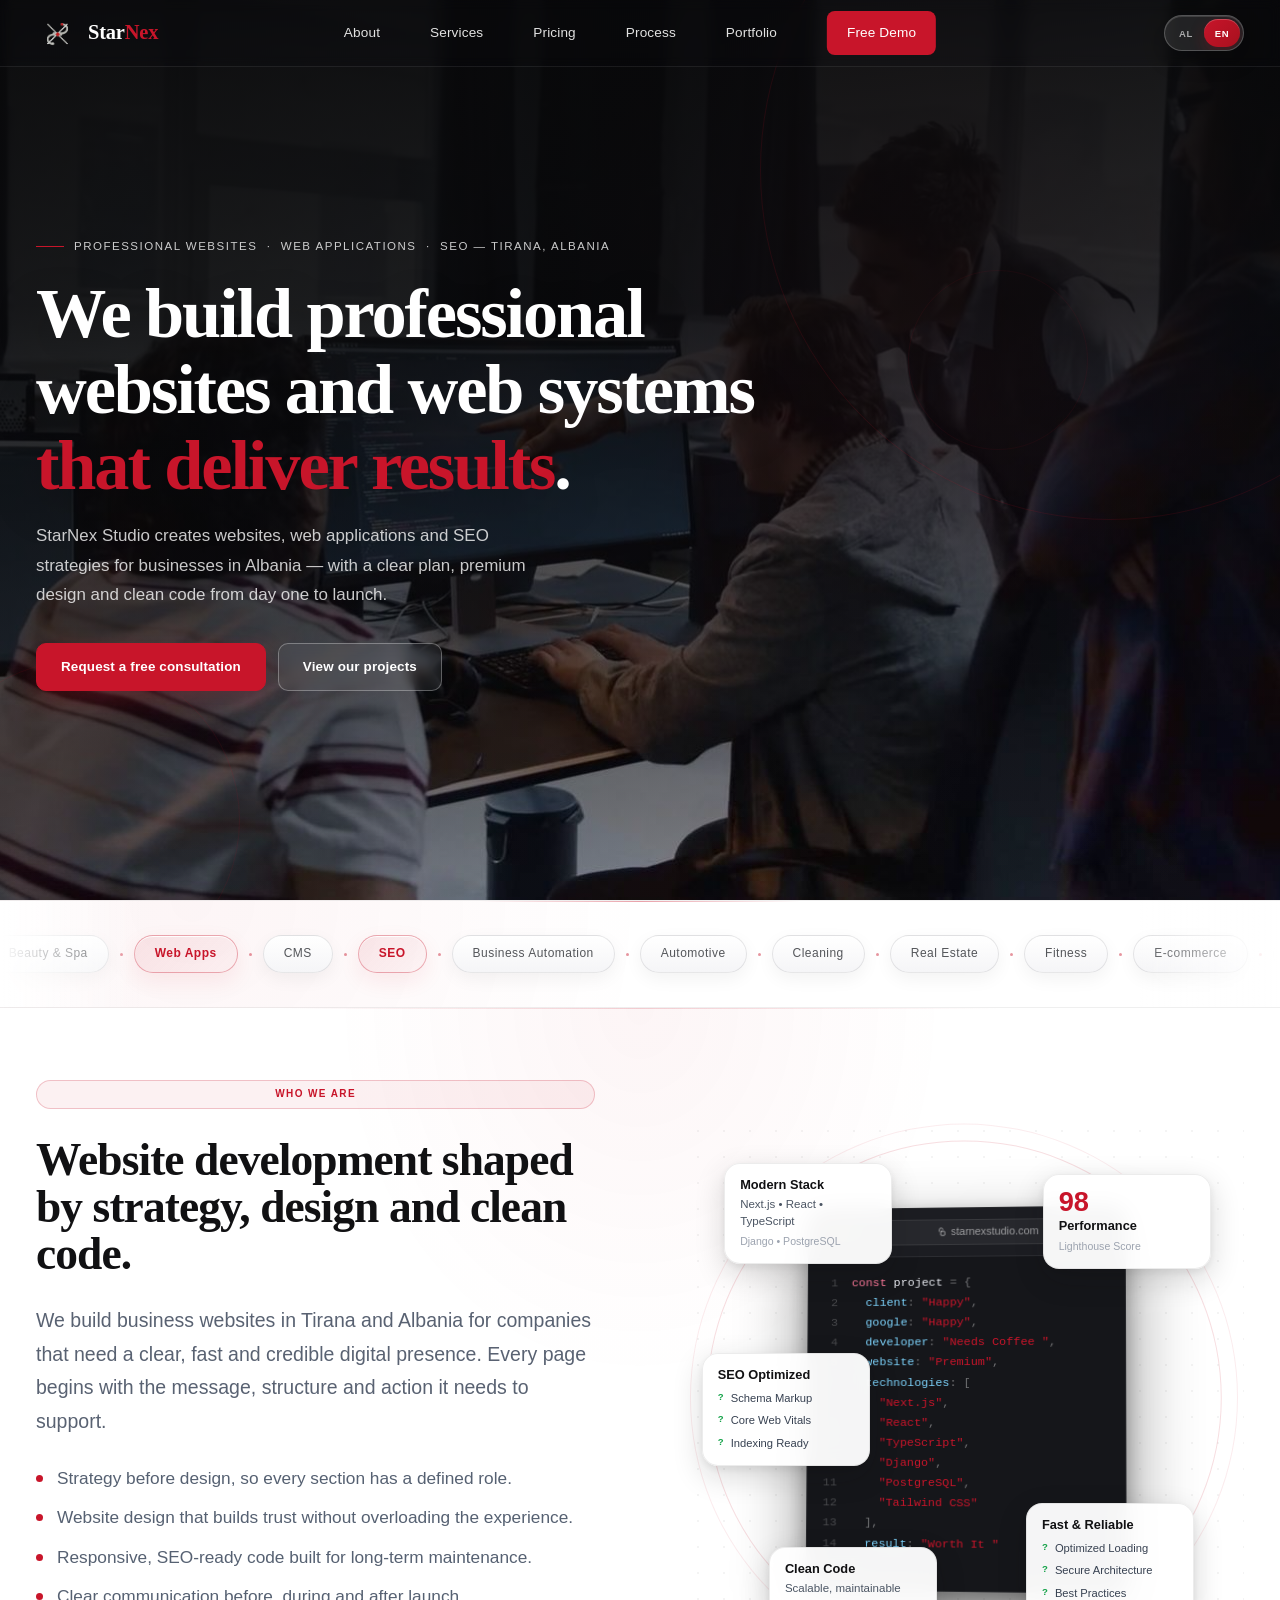
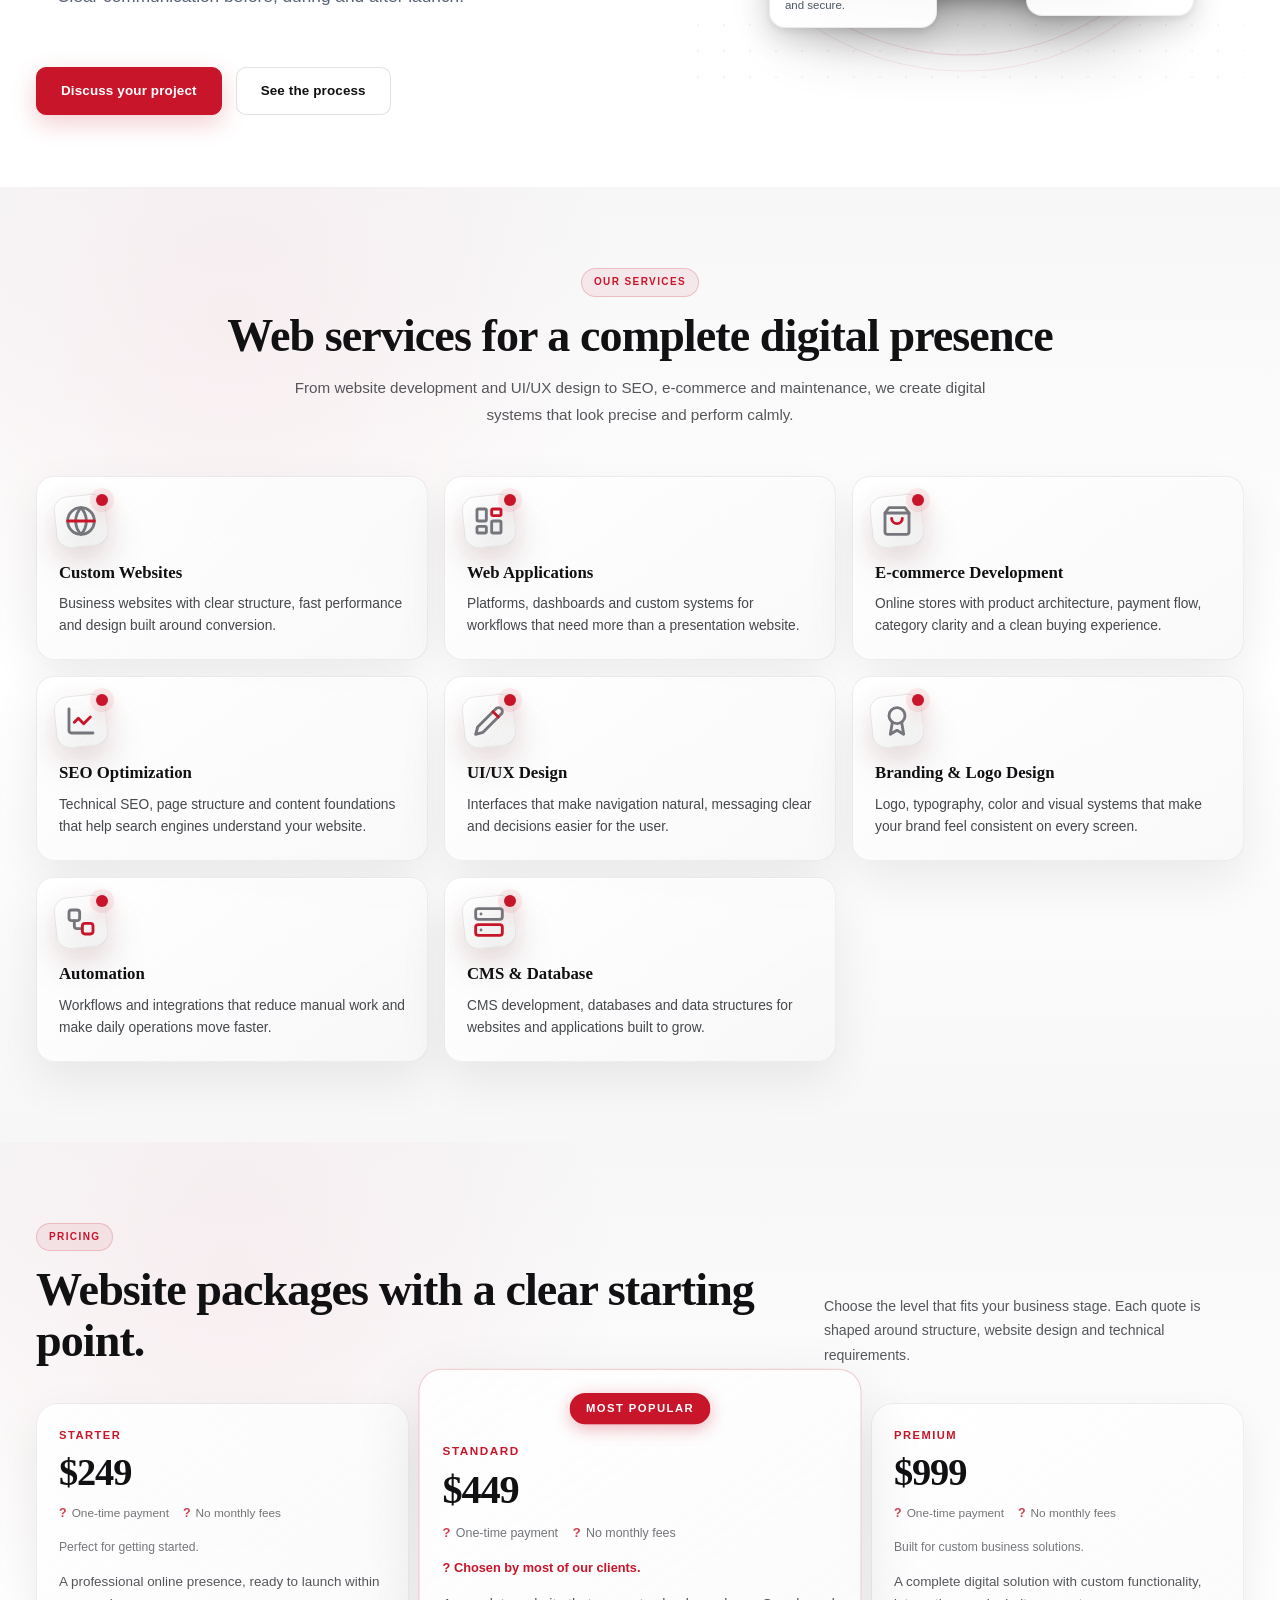
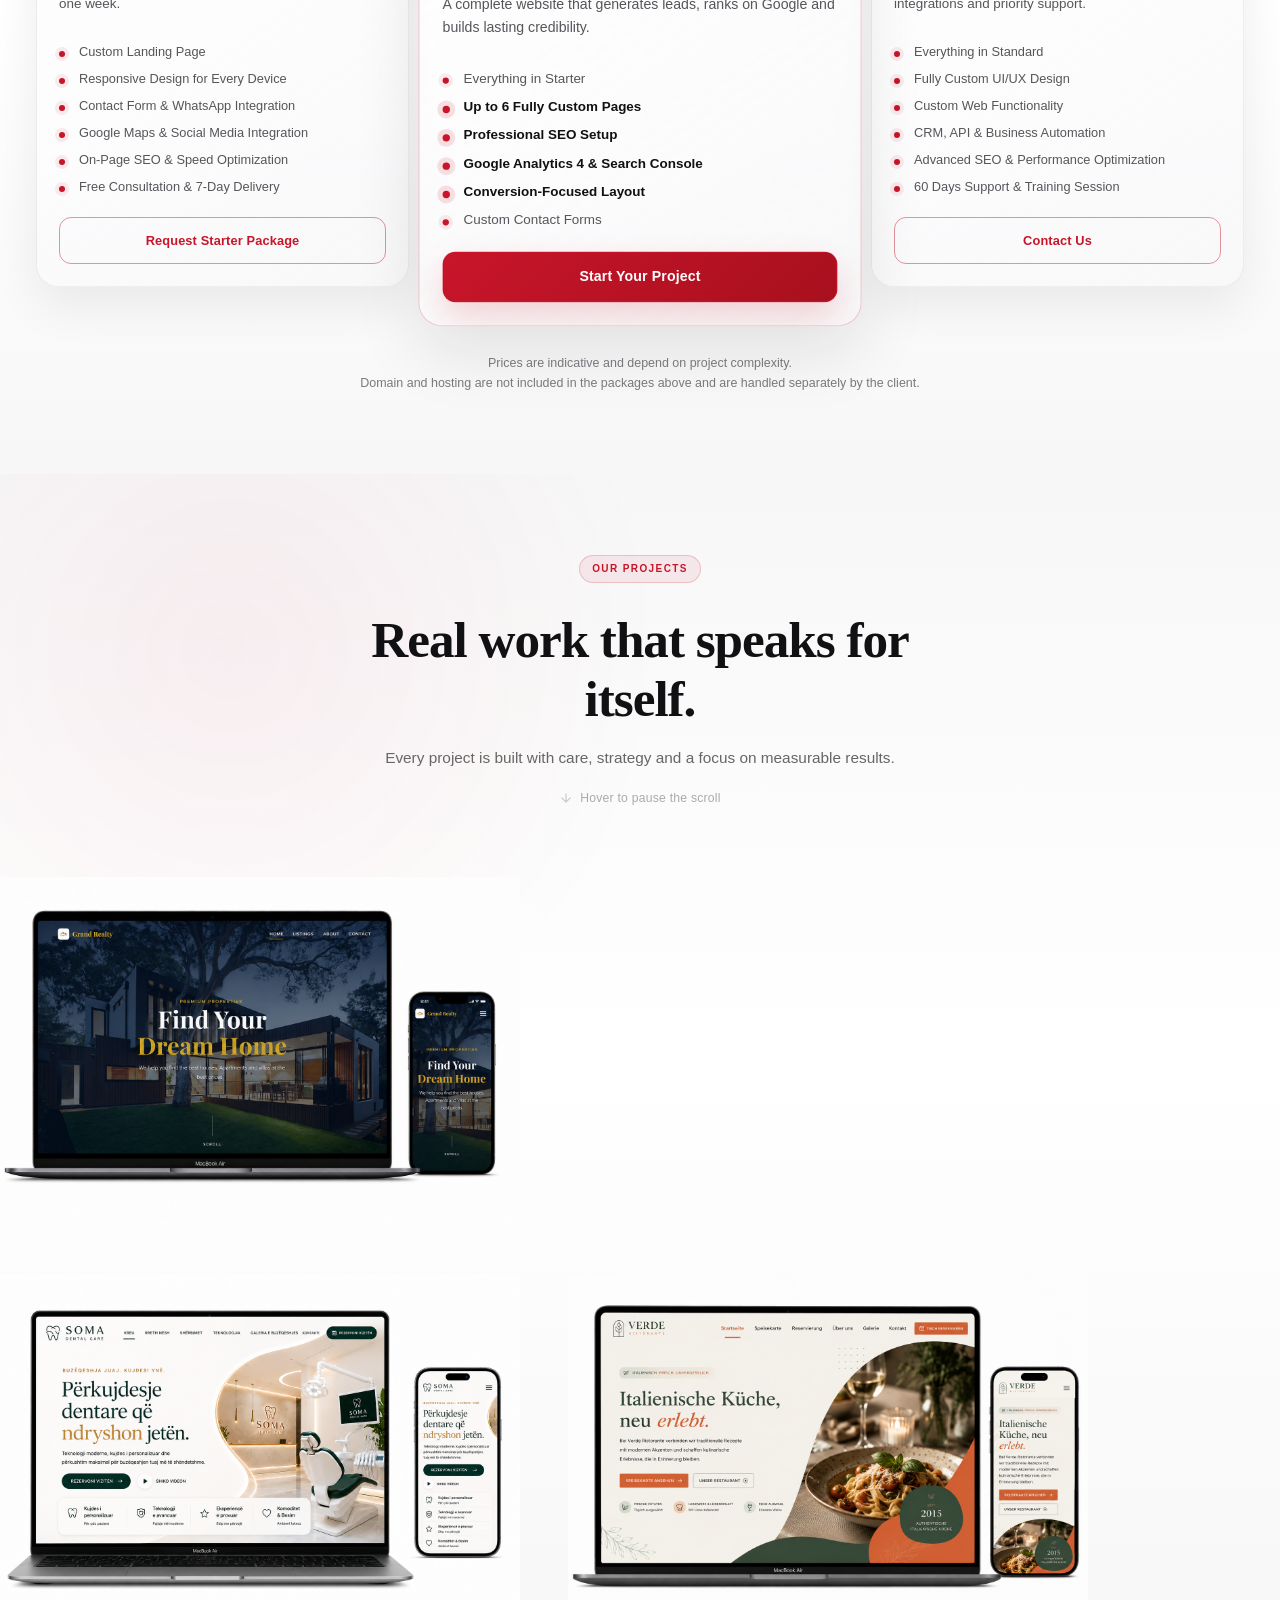
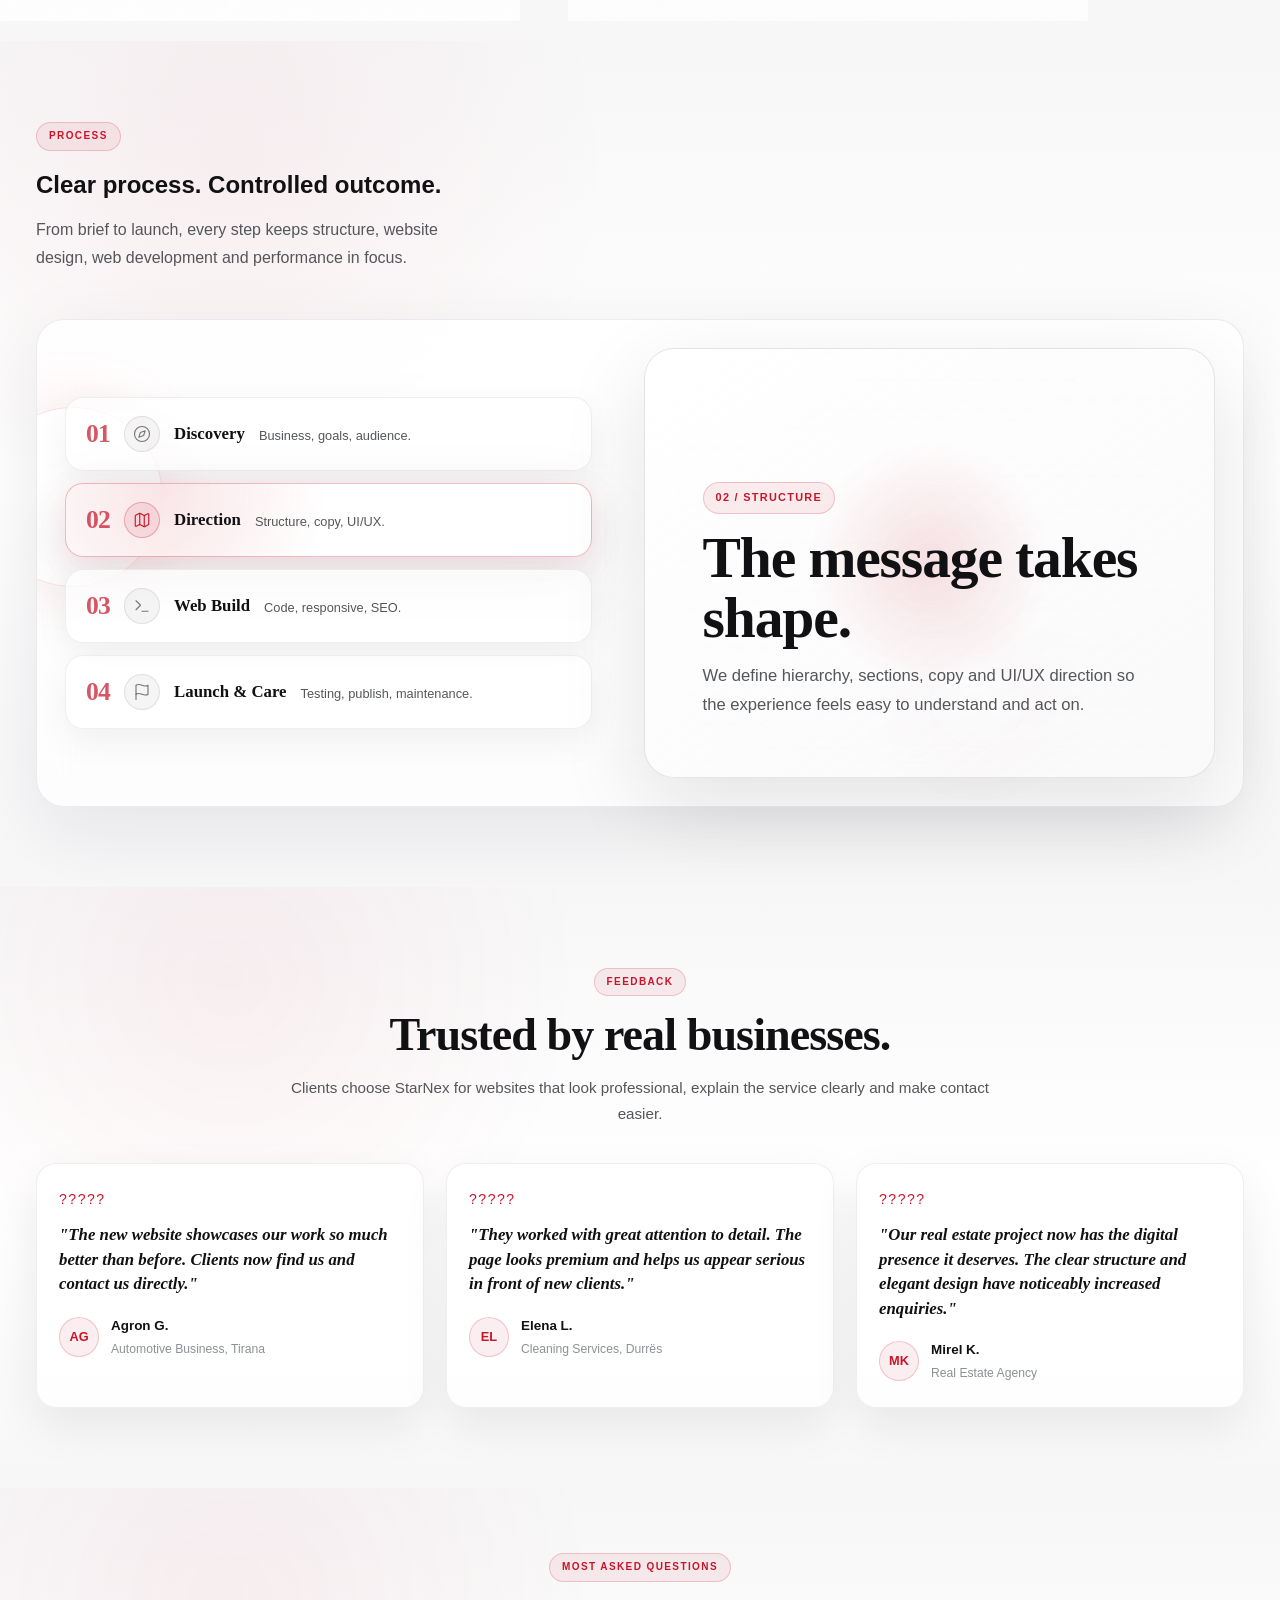
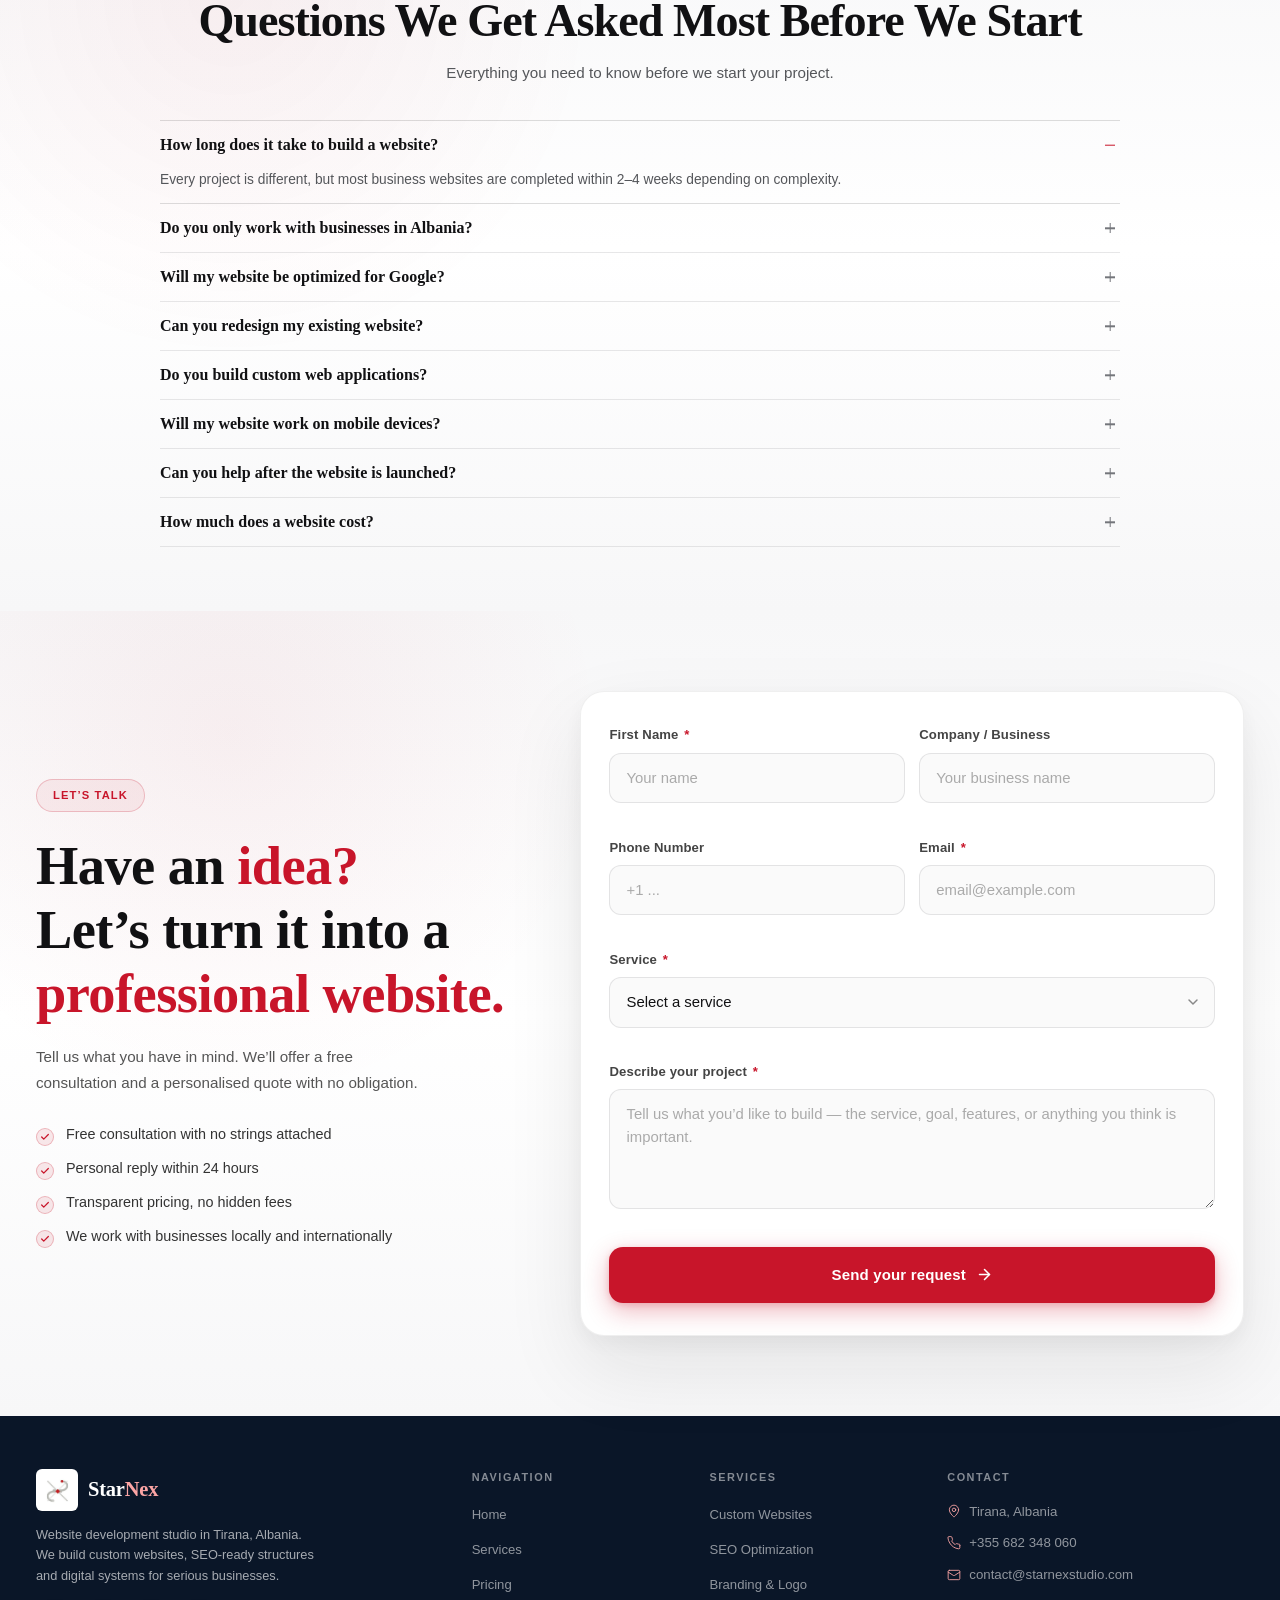
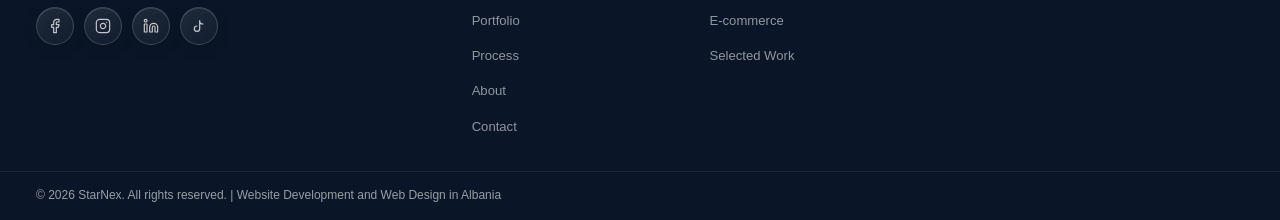
==== en/index.html @ fbdd07d3 "fixed contact form" ====
﻿<!DOCTYPE html>
<html lang="en">
<head>
  <meta charset="UTF-8" />
  <meta name="viewport" content="width=device-width, initial-scale=1.0" />

  <title>StarNex | Website Development and SEO in Tirana</title>

  <meta
    name="description"
    content="StarNex Studio provides website development, web design, custom websites, e-commerce development and SEO optimization for businesses in Tirana and Albania."
  />
  <meta
    name="keywords"
    content="web development Albania, web design Albania, SEO agency Albania, website development Tirana, digital agency Albania, e-commerce Albania, business automation Albania"
  />
  <meta name="robots" content="index, follow" />
  <meta name="author" content="StarNex" />
  <meta http-equiv="Content-Security-Policy" content="default-src 'self'; script-src 'self' https://www.googletagmanager.com 'sha256-z6QEbMMtlU28hNmG1YfYEM1Rpfk4g5zyPiu+3SBxj7A=' 'sha256-l2pZAFJQkgPtF5p0mte7dEpOMqZ85xxfG3Ssn5alvnM='; style-src 'self' 'unsafe-inline' https://fonts.googleapis.com; font-src 'self' https://fonts.gstatic.com; img-src 'self' data: https://*.google-analytics.com https://*.googletagmanager.com; media-src 'self'; connect-src 'self' https://*.google-analytics.com https://*.analytics.google.com https://*.googletagmanager.com; object-src 'none'; base-uri 'self'; form-action 'self' https://wa.me; frame-ancestors 'none';" />

  <link rel="canonical" href="https://starnexstudio.com/en/" />
  <link rel="alternate" hreflang="sq" href="https://starnexstudio.com/" />
  <link rel="alternate" hreflang="en" href="https://starnexstudio.com/en/" />
  <link rel="alternate" hreflang="x-default" href="https://starnexstudio.com/" />


  <link rel="icon" href="../images/nobg_favicon.png" type="image/png" />
  <link rel="icon" href="../images/favicon-32x32.png" type="image/png" sizes="32x32" />
  <link rel="icon" href="../images/favicon-16x16.png" type="image/png" sizes="16x16" />
  <link rel="apple-touch-icon" href="../images/apple-touch-icon.png" sizes="180x180" />
  <link rel="manifest" href="/site.webmanifest" />
  <meta name="theme-color" content="#C8152A" />

  <!-- Open Graph -->
  <meta property="og:type" content="website" />
  <meta property="og:url" content="https://starnexstudio.com/en/" />
  <meta property="og:title" content="StarNex | Website Development and SEO in Tirana" />
  <meta
    property="og:description"
    content="Custom websites, web applications, e-commerce development and SEO optimization for businesses in Tirana, Albania and beyond."
  />
  <meta property="og:image" content="https://starnexstudio.com/images/og-image.jpg" />
  <meta property="og:image:width" content="1200" />
  <meta property="og:image:height" content="630" />
  <meta property="og:image:type" content="image/jpeg" />
  <meta property="og:locale" content="en_US" />
  <meta property="og:locale:alternate" content="sq_AL" />
  <meta property="og:site_name" content="StarNex" />

  <!-- Twitter Card -->
  <meta name="twitter:card" content="summary_large_image" />
  <meta name="twitter:site" content="@starnex_al" />
  <meta name="twitter:title" content="StarNex | Website Development and SEO in Tirana" />
  <meta
    name="twitter:description"
    content="Website development, web design, custom websites and SEO optimization for businesses in Tirana, Albania."
  />
  <meta name="twitter:image" content="https://starnexstudio.com/images/og-image.jpg" />

  <!-- Geo Meta -->
  <meta name="geo.region" content="AL-11" />
  <meta name="geo.placename" content="Tirana, Albania" />
  <meta name="geo.position" content="41.3275;19.8187" />
  <meta name="ICBM" content="41.3275, 19.8187" />

  <!-- Preload the hero poster: it's the LCP element, so it should win the race against fonts/CSS -->
  <link rel="preload" as="image" href="../images/bg-hero-poster.jpg" fetchpriority="high" />

  <!-- Stylesheets -->
  <link rel="stylesheet" href="../css/style.min.css?v=20260705e" />

  <!-- Fonts -->
  <link rel="preconnect" href="https://fonts.googleapis.com" />
  <link rel="preconnect" href="https://fonts.gstatic.com" crossorigin />
  <link
    href="https://fonts.googleapis.com/css2?family=Cormorant+Garamond:wght@400;500;600;700&family=DM+Sans:wght@300;400;500;600&display=swap"
    rel="stylesheet"
  />

  <!-- Schema -->
  <script type="application/ld+json">
  {
    "@context": "https://schema.org",
    "@type": "ProfessionalService",
    "name": "StarNex",
    "image": "https://starnexstudio.com/images/nobg_favicon.png",
    "url": "https://starnexstudio.com/en/",
    "telephone": "+355 682 348 060",
    "email": "contact@starnexstudio.com",
    "address": {
      "@type": "PostalAddress",
      "addressLocality": "Tirana",
      "addressCountry": "AL"
    },
    "geo": {
      "@type": "GeoCoordinates",
      "latitude": 41.3275,
      "longitude": 19.8187
    },
    "openingHoursSpecification": {
      "@type": "OpeningHoursSpecification",
      "dayOfWeek": [
        "Monday",
        "Tuesday",
        "Wednesday",
        "Thursday",
        "Friday"
      ],
      "opens": "09:00",
      "closes": "18:00"
    },
    "sameAs": [
      "https://www.instagram.com/starnex_studio",
      "https://www.tiktok.com/@starnex_studio"
    ],
    "description": "StarNex is a web development and SEO agency based in Tirana, Albania.",
    "priceRange": "$$"
  }
  </script>
  <script type="application/ld+json">
  {
    "@context": "https://schema.org",
    "@type": "FAQPage",
    "mainEntity": [
      {
        "@type": "Question",
        "name": "How long does it take to build a website?",
        "acceptedAnswer": {
          "@type": "Answer",
          "text": "Every project is different, but most business websites are completed within 2–4 weeks depending on complexity."
        }
      },
      {
        "@type": "Question",
        "name": "Do you only work with businesses in Albania?",
        "acceptedAnswer": {
          "@type": "Answer",
          "text": "No. While we are based in Albania, we work with businesses across Europe and internationally."
        }
      },
      {
        "@type": "Question",
        "name": "Will my website be optimized for Google?",
        "acceptedAnswer": {
          "@type": "Answer",
          "text": "Yes. Every website is built with SEO best practices, fast performance, responsive design, and a clean structure to help improve search visibility."
        }
      },
      {
        "@type": "Question",
        "name": "Can you redesign my existing website?",
        "acceptedAnswer": {
          "@type": "Answer",
          "text": "Absolutely. We can redesign outdated websites while improving user experience, speed, SEO and overall performance."
        }
      },
      {
        "@type": "Question",
        "name": "Do you build custom web applications?",
        "acceptedAnswer": {
          "@type": "Answer",
          "text": "Yes. We develop custom web applications, dashboards, internal systems, CRM platforms, booking systems and other business tools tailored to your needs."
        }
      },
      {
        "@type": "Question",
        "name": "Will my website work on mobile devices?",
        "acceptedAnswer": {
          "@type": "Answer",
          "text": "Yes. Every website is fully responsive and optimized for desktop, tablet and mobile devices."
        }
      },
      {
        "@type": "Question",
        "name": "Can you help after the website is launched?",
        "acceptedAnswer": {
          "@type": "Answer",
          "text": "Yes. We provide ongoing support, maintenance, updates and technical assistance after launch."
        }
      },
      {
        "@type": "Question",
        "name": "How much does a website cost?",
        "acceptedAnswer": {
          "@type": "Answer",
          "text": "The price depends on the project's requirements, features and complexity. Contact us for a free consultation and a custom quote."
        }
      }
    ]
  }
  </script>

  <!-- Google tag (gtag.js) -->
  <script async src="https://www.googletagmanager.com/gtag/js?id=G-1RVYRLNBYY"></script>
  <script>
  window.dataLayer = window.dataLayer || [];
  function gtag(){dataLayer.push(arguments);}
  gtag('js', new Date());

  gtag('config', 'G-1RVYRLNBYY');
</script>
</head>

<body>

  <a href="#main-content" class="skip-link">Skip to main content</a>

  <header class="navbar" id="navbar" role="banner">
    <div class="container nav-inner">
      <a href="../en/" class="logo" aria-label="StarNex Home">
        <img src="../images/nobg_favicon.png" alt="Logo StarNex Studio" width="44" height="44" loading="eager" decoding="async" />
        <span class="logo-text">Star<span class="logo-accent">Nex</span></span>
      </a>

      <nav class="nav-links" aria-label="Main navigation">
        <a href="#about">About</a><a href="#services">Services</a><a href="#pricing">Pricing</a><a href="#process">Process</a><a href="#portfolio">Portfolio</a>
        <a href="#contact" class="btn btn-nav">Free Demo</a>
      </nav>

      <div class="language-toggle" id="languageToggle" data-current-language="en" aria-label="Select language">
        <div class="language-toggle-track">
          <div class="language-toggle-thumb"></div>
          <button type="button" class="language-option" data-language="al" data-url="/" aria-pressed="false">AL</button>
          <button type="button" class="language-option active" data-language="en" data-url="/en/" aria-pressed="true">EN</button>
        </div>
      </div>

      <button class="hamburger" id="hamburger" aria-label="Open menu" aria-expanded="false">
        <span></span><span></span><span></span>
      </button>
    </div>

    <div class="mobile-menu" id="mobileMenu" aria-hidden="true">
      <a href="#about" class="mobile-link">About</a><a href="#services" class="mobile-link">Services</a><a href="#pricing" class="mobile-link">Pricing</a><a href="#process" class="mobile-link">Process</a><a href="#portfolio" class="mobile-link">Portfolio</a>
      <a href="#contact" class="mobile-link">Free Demo</a>
    </div>
  </header>

  <main id="main-content">

    <!-- HERO VIDEO SECTION -->
    <section class="hvs" id="home" aria-label="StarNex Studio — Web Development & Software Agency in Tirana, Albania">
      <video class="hvs-vid" muted loop playsinline preload="metadata" poster="../images/bg-hero-poster.jpg" aria-hidden="true" data-src="../images/bg-video-office2.mp4"></video>
      <div class="hvs-overlay"></div>
      <div class="hvs-shape hvs-s1"></div>
      <div class="hvs-shape hvs-s2"></div>
      <div class="hvs-shape hvs-s3"></div>
      <div class="container">
        <div class="hvs-inner reveal">
          <p class="hvs-tag">Professional Websites &nbsp;·&nbsp; Web Applications &nbsp;·&nbsp; SEO — Tirana, Albania</p>
          <h1>We build professional websites and web systems <span class="sn-red">that deliver results</span>.</h1>
          <p class="hvs-sub">StarNex Studio creates websites, web applications and SEO strategies for businesses in Albania — with a clear plan, premium design and clean code from day one to launch.</p>
          <div class="hvs-actions">
            <a href="#contact" class="btn btn-primary">Request a free consultation</a>
            <a href="#portfolio" class="btn btn-ghost light-btn">View our projects</a>
          </div>
        </div>
      </div>
    </section>

    <!-- INDUSTRY TRUST RIBBON — text only -->
    <div class="tr-ribbon reveal" aria-label="Industries we serve">
      <div class="tr-track">
        <!-- --- Set 1 --- -->
        <span class="tr-pill">Automotive</span><span class="tr-dot" aria-hidden="true"></span>
        <span class="tr-pill">Cleaning</span><span class="tr-dot" aria-hidden="true"></span>
        <span class="tr-pill">Real Estate</span><span class="tr-dot" aria-hidden="true"></span>
        <span class="tr-pill">Fitness</span><span class="tr-dot" aria-hidden="true"></span>
        <span class="tr-pill">E-commerce</span><span class="tr-dot" aria-hidden="true"></span>
        <span class="tr-pill">Hotels</span><span class="tr-dot" aria-hidden="true"></span>
        <span class="tr-pill">Healthcare</span><span class="tr-dot" aria-hidden="true"></span>
        <span class="tr-pill">Education</span><span class="tr-dot" aria-hidden="true"></span>
        <span class="tr-pill">Restaurant</span><span class="tr-dot" aria-hidden="true"></span>
        <span class="tr-pill">Law Firm</span><span class="tr-dot" aria-hidden="true"></span>
        <span class="tr-pill">Construction</span><span class="tr-dot" aria-hidden="true"></span>
        <span class="tr-pill">Photography</span><span class="tr-dot" aria-hidden="true"></span>
        <span class="tr-pill">Consulting</span><span class="tr-dot" aria-hidden="true"></span>
        <span class="tr-pill">Logistics</span><span class="tr-dot" aria-hidden="true"></span>
        <span class="tr-pill tr-accent">Tech Startup</span><span class="tr-dot" aria-hidden="true"></span>
        <span class="tr-pill">Beauty &amp; Spa</span><span class="tr-dot" aria-hidden="true"></span>
        <span class="tr-pill tr-accent">Web Apps</span><span class="tr-dot" aria-hidden="true"></span>
        <span class="tr-pill">CMS</span><span class="tr-dot" aria-hidden="true"></span>
        <span class="tr-pill tr-accent">SEO</span><span class="tr-dot" aria-hidden="true"></span>
        <span class="tr-pill">Business Automation</span><span class="tr-dot" aria-hidden="true"></span>
        <!-- --- Set 2 (seamless loop) --- -->
        <span class="tr-pill" aria-hidden="true">Automotive</span><span class="tr-dot" aria-hidden="true"></span>
        <span class="tr-pill" aria-hidden="true">Cleaning</span><span class="tr-dot" aria-hidden="true"></span>
        <span class="tr-pill" aria-hidden="true">Real Estate</span><span class="tr-dot" aria-hidden="true"></span>
        <span class="tr-pill" aria-hidden="true">Fitness</span><span class="tr-dot" aria-hidden="true"></span>
        <span class="tr-pill" aria-hidden="true">E-commerce</span><span class="tr-dot" aria-hidden="true"></span>
        <span class="tr-pill" aria-hidden="true">Hotels</span><span class="tr-dot" aria-hidden="true"></span>
        <span class="tr-pill" aria-hidden="true">Healthcare</span><span class="tr-dot" aria-hidden="true"></span>
        <span class="tr-pill" aria-hidden="true">Education</span><span class="tr-dot" aria-hidden="true"></span>
        <span class="tr-pill" aria-hidden="true">Restaurant</span><span class="tr-dot" aria-hidden="true"></span>
        <span class="tr-pill" aria-hidden="true">Law Firm</span><span class="tr-dot" aria-hidden="true"></span>
        <span class="tr-pill" aria-hidden="true">Construction</span><span class="tr-dot" aria-hidden="true"></span>
        <span class="tr-pill" aria-hidden="true">Photography</span><span class="tr-dot" aria-hidden="true"></span>
        <span class="tr-pill" aria-hidden="true">Consulting</span><span class="tr-dot" aria-hidden="true"></span>
        <span class="tr-pill" aria-hidden="true">Logistics</span><span class="tr-dot" aria-hidden="true"></span>
        <span class="tr-pill tr-accent" aria-hidden="true">Tech Startup</span><span class="tr-dot" aria-hidden="true"></span>
        <span class="tr-pill" aria-hidden="true">Beauty &amp; Spa</span><span class="tr-dot" aria-hidden="true"></span>
        <span class="tr-pill tr-accent" aria-hidden="true">Web Apps</span><span class="tr-dot" aria-hidden="true"></span>
        <span class="tr-pill" aria-hidden="true">CMS</span><span class="tr-dot" aria-hidden="true"></span>
        <span class="tr-pill tr-accent" aria-hidden="true">SEO</span><span class="tr-dot" aria-hidden="true"></span>
        <span class="tr-pill" aria-hidden="true">Business Automation</span><span class="tr-dot" aria-hidden="true"></span>
      </div>
    </div>


    <!-- DARK SPLIT BAND -->
    <section class="dark-split-band" id="about" aria-label="Who we are - StarNex Studio">
      <div class="dark-split-inner">
        <div class="dark-split-content">
          <div class="section-badge">Who we are</div>
          <h2>Website development shaped by strategy, design and clean code.</h2>
          <p>We build business websites in Tirana and Albania for companies that need a clear, fast and credible digital presence. Every page begins with the message, structure and action it needs to support.</p>
          <ul class="alt-list">
            <li>Strategy before design, so every section has a defined role.</li>
            <li>Website design that builds trust without overloading the experience.</li>
            <li>Responsive, SEO-ready code built for long-term maintenance.</li>
            <li>Clear communication before, during and after launch.</li>
          </ul>
        </div>

        <div class="dark-split-image about-code-visual" id="aboutCodeVisual">
          <!-- Orbit + dot decoration (clipped layer, kept separate so floating cards aren't cut off) -->
          <div class="about-code-bg" aria-hidden="true">
            <div class="about-code-orbit about-code-orbit--a"></div>
            <div class="about-code-orbit about-code-orbit--b"></div>
            <div class="about-code-dots"></div>
          </div>

          <div class="about-code-stage">

            <!-- Code editor – center -->
            <div class="about-code-window acv-anim" id="aboutCodeWindow">
              <div class="acw-topbar">
                <div class="acw-dots">
                  <span class="dot-r"></span><span class="dot-y"></span><span class="dot-g"></span>
                </div>
                <div class="acw-addr">
                  <svg width="9" height="9" viewBox="0 0 24 24" fill="none" stroke="currentColor" stroke-width="2.5" stroke-linecap="round" stroke-linejoin="round" aria-hidden="true"><rect width="11" height="11" x="11" y="11" rx="2"/><path d="M7 11V7a5 5 0 0 1 9.9-1"/></svg>
                  starnexstudio.com
                </div>
              </div>
              <div class="acw-body">
  <pre class="acw-code"><code><span class="acw-line"><span class="acw-ln">1</span><span class="tok-kw">const</span> <span class="tok-var">project</span> <span class="tok-pl">=</span> <span class="tok-pl">{</span></span><span class="acw-line"><span class="acw-ln">2</span>  <span class="tok-prop">client</span><span class="tok-pl">:</span> <span class="tok-str">"Happy"</span><span class="tok-pl">,</span></span><span class="acw-line"><span class="acw-ln">3</span>  <span class="tok-prop">google</span><span class="tok-pl">:</span> <span class="tok-str">"Happy"</span><span class="tok-pl">,</span></span><span class="acw-line"><span class="acw-ln">4</span>  <span class="tok-prop">developer</span><span class="tok-pl">:</span> <span class="tok-str">"Needs Coffee "</span><span class="tok-pl">,</span></span><span class="acw-line"><span class="acw-ln">5</span>  <span class="tok-prop">website</span><span class="tok-pl">:</span> <span class="tok-str">"Premium"</span><span class="tok-pl">,</span></span><span class="acw-line"><span class="acw-ln">6</span>  <span class="tok-prop">technologies</span><span class="tok-pl">:</span> <span class="tok-pl">[</span></span><span class="acw-line"><span class="acw-ln">7</span>    <span class="tok-str">"Next.js"</span><span class="tok-pl">,</span></span><span class="acw-line"><span class="acw-ln">8</span>    <span class="tok-str">"React"</span><span class="tok-pl">,</span></span><span class="acw-line"><span class="acw-ln">9</span>    <span class="tok-str">"TypeScript"</span><span class="tok-pl">,</span></span><span class="acw-line"><span class="acw-ln">10</span>    <span class="tok-str">"Django"</span><span class="tok-pl">,</span></span><span class="acw-line"><span class="acw-ln">11</span>    <span class="tok-str">"PostgreSQL"</span><span class="tok-pl">,</span></span><span class="acw-line"><span class="acw-ln">12</span>    <span class="tok-str">"Tailwind CSS"</span></span><span class="acw-line"><span class="acw-ln">13</span>  <span class="tok-pl">],</span></span><span class="acw-line"><span class="acw-ln">14</span>  <span class="tok-prop">result</span><span class="tok-pl">:</span> <span class="tok-str">"Worth It "</span></span><span class="acw-line"><span class="acw-ln">15</span><span class="tok-pl">}</span></span></code></pre>
</div>
            </div>

            <!-- Modern Stack – top left -->
            <div class="about-code-card acv-card acv-card--stack acv-anim">
              <span class="acc-title">Modern Stack</span>
              <span class="acc-text">Next.js • React • TypeScript</span>
              <span class="acc-sub">Django • PostgreSQL</span>
            </div>

            <!-- SEO Optimized – middle left -->
            <div class="about-code-card acv-card acv-card--seo acv-anim">
              <span class="acc-title">SEO Optimized</span>
              <ul class="acc-list">
                <li>Schema Markup</li>
                <li>Core Web Vitals</li>
                <li>Indexing Ready</li>
              </ul>
            </div>

            <!-- Clean Code – bottom left -->
            <div class="about-code-card acv-card acv-card--clean acv-anim">
              <span class="acc-title">Clean Code</span>
              <span class="acc-text">Scalable, maintainable and secure.</span>
            </div>

            <!-- Performance – top right -->
            <div class="about-code-card acv-card acv-card--perf acv-anim">
              <span class="acc-num">98</span>
              <span class="acc-title">Performance</span>
              <span class="acc-sub">Lighthouse Score</span>
            </div>

            <!-- Fast & Reliable – bottom right -->
            <div class="about-code-card acv-card acv-card--fast acv-anim">
              <span class="acc-title">Fast &amp; Reliable</span>
              <ul class="acc-list">
                <li>Optimized Loading</li>
                <li>Secure Architecture</li>
                <li>Best Practices</li>
              </ul>
            </div>

          </div>
        </div>

        <div class="about-actions">
          <a href="#contact" class="btn btn-primary">Discuss your project</a>
          <a href="#process" class="btn btn-dark-ghost">See the process</a>
        </div>

      </div>
    </section>


    <!-- STATS BAND -->
    <!-- <section class="stats-band">
      <div class="container">
        <div class="stats-grid">
          <div class="stat-item reveal">
            <div class="stat-number"><span class="count-up" data-target="40" data-suffix="+">0+</span></div>
            <div class="stat-label">Web projects delivered</div>
          </div>
          <div class="stat-item reveal reveal-d1">
            <div class="stat-number"><span class="count-up" data-target="98" data-suffix="%">0%</span></div>
            <div class="stat-label">Client satisfaction</div>
          </div>
          <div class="stat-item reveal reveal-d2">
            <div class="stat-number"><span class="count-up" data-target="3.5" data-suffix="x">0x</span></div>
            <div class="stat-label">Average traffic growth</div>
          </div>
          <div class="stat-item reveal reveal-d3">
            <div class="stat-number"><span class="count-up" data-target="7" data-suffix=" days">0 days</span></div>
            <div class="stat-label">First concept delivery</div>
          </div>
        </div>
      </div>
    </section> -->

    <!-- SERVICES GRID -->
    <section class="svc-band" id="services">
      <div class="container">
        <div class="section-header center service-editorial-head reveal">
          <div class="section-badge">OUR SERVICES</div>
          <h2 class="section-heading">
            Web services for a complete
            <span>digital presence</span>
          </h2>
          <p class="section-sub">From website development and UI/UX design to SEO, e-commerce and maintenance, we create digital systems that look precise and perform calmly.</p>
        </div>
        <div class="svc-grid reveal" data-stagger="0.08">
          <a href="#services" class="svc-card">
            <div class="svc-icon svc-icon-web" aria-hidden="true"><svg viewBox="0 0 24 24" fill="none" stroke="currentColor" stroke-width="1.5" stroke-linecap="round" stroke-linejoin="round"><circle cx="12" cy="12" r="10"/><path d="M12 2a14.5 14.5 0 0 0 0 20 14.5 14.5 0 0 0 0-20"/><path d="M2 12h20"/></svg></div>
            <h3>Custom Websites</h3>
            <p>Business websites with clear structure, fast performance and design built around conversion.</p>
          </a>
          <a href="#services" class="svc-card">
            <div class="svc-icon svc-icon-app" aria-hidden="true"><svg viewBox="0 0 24 24" fill="none" stroke="currentColor" stroke-width="1.5" stroke-linecap="round" stroke-linejoin="round"><rect width="7" height="9" x="3" y="3" rx="1"/><rect width="7" height="5" x="14" y="3" rx="1"/><rect width="7" height="9" x="14" y="12" rx="1"/><rect width="7" height="5" x="3" y="16" rx="1"/></svg></div>
            <h3>Web Applications</h3>
            <p>Platforms, dashboards and custom systems for workflows that need more than a presentation website.</p>
          </a>
          <a href="#services" class="svc-card">
            <div class="svc-icon svc-icon-shop" aria-hidden="true"><svg viewBox="0 0 24 24" fill="none" stroke="currentColor" stroke-width="1.5" stroke-linecap="round" stroke-linejoin="round"><path d="M6 2 3 6v14a2 2 0 0 0 2 2h14a2 2 0 0 0 2-2V6l-3-4Z"/><line x1="3" x2="21" y1="6" y2="6"/><path d="M16 10a4 4 0 0 1-8 0"/></svg></div>
            <h3>E-commerce Development</h3>
            <p>Online stores with product architecture, payment flow, category clarity and a clean buying experience.</p>
          </a>
          <a href="#services" class="svc-card">
            <div class="svc-icon svc-icon-seo" aria-hidden="true"><svg viewBox="0 0 24 24" fill="none" stroke="currentColor" stroke-width="1.5" stroke-linecap="round" stroke-linejoin="round"><path d="M3 3v16a2 2 0 0 0 2 2h16"/><path d="m19 9-5 5-4-4-3 3"/></svg></div>
            <h3>SEO Optimization</h3>
            <p>Technical SEO, page structure and content foundations that help search engines understand your website.</p>
          </a>
          <a href="#services" class="svc-card">
            <div class="svc-icon svc-icon-ux" aria-hidden="true"><svg viewBox="0 0 24 24" fill="none" stroke="currentColor" stroke-width="1.5" stroke-linecap="round" stroke-linejoin="round"><path d="M17 3a2.85 2.83 0 1 1 4 4L7.5 20.5 2 22l1.5-5.5Z"/><path d="m15 5 4 4"/></svg></div>
            <h3>UI/UX Design</h3>
            <p>Interfaces that make navigation natural, messaging clear and decisions easier for the user.</p>
          </a>
          <a href="#services" class="svc-card">
            <div class="svc-icon svc-icon-brand" aria-hidden="true"><svg viewBox="0 0 24 24" fill="none" stroke="currentColor" stroke-width="1.5" stroke-linecap="round" stroke-linejoin="round"><circle cx="12" cy="8" r="6"/><path d="M15.477 12.89 17 22l-5-3-5 3 1.523-9.11"/></svg></div>
            <h3>Branding &amp; Logo Design</h3>
            <p>Logo, typography, color and visual systems that make your brand feel consistent on every screen.</p>
          </a>
          <a href="#services" class="svc-card">
            <div class="svc-icon svc-icon-auto" aria-hidden="true"><svg viewBox="0 0 24 24" fill="none" stroke="currentColor" stroke-width="1.5" stroke-linecap="round" stroke-linejoin="round"><rect width="8" height="8" x="3" y="3" rx="2"/><path d="M7 11v4a2 2 0 0 0 2 2h4"/><rect width="8" height="8" x="13" y="13" rx="2"/></svg></div>
            <h3>Automation</h3>
            <p>Workflows and integrations that reduce manual work and make daily operations move faster.</p>
          </a>
          <a href="#services" class="svc-card">
            <div class="svc-icon svc-icon-db" aria-hidden="true"><svg viewBox="0 0 24 24" fill="none" stroke="currentColor" stroke-width="1.5" stroke-linecap="round" stroke-linejoin="round"><rect width="20" height="8" x="2" y="2" rx="2"/><rect width="20" height="8" x="2" y="14" rx="2"/><line x1="6" x2="6.01" y1="6" y2="6"/><line x1="6" x2="6.01" y1="18" y2="18"/></svg></div>
            <h3>CMS &amp; Database</h3>
            <p>CMS development, databases and data structures for websites and applications built to grow.</p>
          </a>
        </div>
      </div>
    </section>

    <!-- PRICING -->
    <section class="pricing-preview" id="pricing" data-pricing-section aria-label="StarNex pricing">
      <div class="container">
        <div class="pricing-head reveal">
          <div>
            <div class="section-badge">Pricing</div>
            <h2 class="section-heading">Website packages with a clear starting point.</h2>
          </div>
          <p>Choose the level that fits your business stage. Each quote is shaped around structure, website design and technical requirements.</p>
        </div>

        <div class="pricing-composition reveal" data-stagger="0.08">

          <!-- STARTER -->
          <article class="pricing-tier" data-pricing-card>
            <div class="pricing-tier-top">
              <span class="pricing-kicker">Starter</span>
              <strong>$249</strong>
              <div class="pricing-meta">
                <span>One-time payment</span>
                <span>No monthly fees</span>
              </div>
            </div>
            <div class="pricing-trust-msg">Perfect for getting started.</div>
            <p>A professional online presence, ready to launch within one week.</p>
            <ul>
              <li>Custom Landing Page</li>
              <li>Responsive Design for Every Device</li>
              <li>Contact Form &amp; WhatsApp Integration</li>
              <li>Google Maps &amp; Social Media Integration</li>
              <li>On-Page SEO &amp; Speed Optimization</li>
              <li>Free Consultation &amp; 7-Day Delivery</li>
            </ul>
            <a class="pricing-cta" href="#contact">Request Starter Package</a>
          </article>

          <!-- STANDARD -->
          <article class="pricing-tier featured" data-pricing-card>
            <div class="pricing-badge">Most Popular</div>
            <div class="pricing-tier-top">
              <span class="pricing-kicker">Standard</span>
              <strong>$449</strong>
              <div class="pricing-meta">
                <span>One-time payment</span>
                <span>No monthly fees</span>
              </div>
            </div>
            <div class="pricing-trust-msg">? Chosen by most of our clients.</div>
            <p>A complete website that generates leads, ranks on Google and builds lasting credibility.</p>
            <ul>
              <li>Everything in Starter</li>
              <li class="hi">Up to 6 Fully Custom Pages</li>
              <li class="hi">Professional SEO Setup</li>
              <li class="hi">Google Analytics 4 &amp; Search Console</li>
              <li class="hi">Conversion-Focused Layout</li>
              <li>Custom Contact Forms</li>
            </ul>
            <a class="pricing-cta" href="#contact">Start Your Project</a>
          </article>

          <!-- PREMIUM -->
          <article class="pricing-tier" data-pricing-card>
            <div class="pricing-tier-top">
              <span class="pricing-kicker">Premium</span>
              <strong>$999</strong>
              <div class="pricing-meta">
                <span>One-time payment</span>
                <span>No monthly fees</span>
              </div>
            </div>
            <div class="pricing-trust-msg">Built for custom business solutions.</div>
            <p>A complete digital solution with custom functionality, integrations and priority support.</p>
            <ul>
              <li>Everything in Standard</li>
              <li>Fully Custom UI/UX Design</li>
              <li>Custom Web Functionality</li>
              <li>CRM, API &amp; Business Automation</li>
              <li>Advanced SEO &amp; Performance Optimization</li>
              <li>60 Days Support &amp; Training Session</li>
            </ul>
            <a class="pricing-cta" href="#contact">Contact Us</a>
          </article>

        </div>


        <p class="pricing-note reveal">
          Prices are indicative and depend on project complexity.<br>
          Domain and hosting are not included in the packages above and are handled separately by the client.
        </p>
      </div>
    </section>

    <!-- PROJECT STORIES -->
    <section class="projects-showcase" id="portfolio" aria-label="Our projects">

      <!-- Header -->
      <div class="container">
        <div class="ps-header reveal">
          <div class="section-badge">Our Projects</div>
          <h2 class="ps-heading">Real work that speaks for itself.</h2>
          <p class="ps-sub">Every project is built with care, strategy and a focus on measurable results.</p>
          <p class="ps-hint">
            <svg xmlns="http://www.w3.org/2000/svg" width="14" height="14" viewBox="0 0 24 24" fill="none" stroke="currentColor" stroke-width="2" stroke-linecap="round" stroke-linejoin="round" aria-hidden="true"><path d="M12 5v14M5 12l7 7 7-7"/></svg>
            Hover to pause the scroll
          </p>
        </div>
      </div>

      <!-- Conveyor -->
      <div class="projects-conveyor" id="projectsConveyor">

        <!-- Row 1 ? left -->
        <div class="conveyor-row">
          <div class="conveyor-track" data-direction="left">
            <a class="conveyor-item" href="#" aria-label="Grand Realty"><img src="../images/projects/grand-realty.png" alt="Grand Realty" loading="lazy" decoding="async" /></a>
            <a class="conveyor-item" href="#" aria-label="Leicht & Blitzsauber"><img src="../images/projects/lb.png" alt="Leicht & Blitzsauber" loading="lazy" decoding="async" /></a>
            <a class="conveyor-item" href="#" aria-label="Auto Xheviti"><img src="../images/projects/auto-xheviti.png" alt="Auto Xheviti" loading="lazy" decoding="async" /></a>
            <a class="conveyor-item" href="#" aria-label="Fusion Gym"><img src="../images/projects/fusion-gym.png" alt="Fusion Gym" loading="lazy" decoding="async" /></a>
            <a class="conveyor-item" href="#" aria-label="PetShop"><img src="../images/projects/petshop.png" alt="PetShop" loading="lazy" decoding="async" /></a>
            <a class="conveyor-item" href="#" aria-label="Aurelia Hotel"><img src="../images/projects/hotel.png" alt="Aurelia Hotel" loading="lazy" decoding="async" /></a>
            <a class="conveyor-item" href="#" aria-label="SOMA Dental Care"><img src="../images/projects/dental.png" alt="SOMA Dental Care" loading="lazy" decoding="async" /></a>
            <a class="conveyor-item" href="#" aria-label="Verde Ristorante"><img src="../images/projects/restaurant.png" alt="Verde Ristorante" loading="lazy" decoding="async" /></a>
            <!-- duplicate for seamless loop -->
            <a class="conveyor-item" href="#" aria-hidden="true" tabindex="-1"><img src="../images/projects/grand-realty.png" alt="" loading="lazy" decoding="async" /></a>
            <a class="conveyor-item" href="#" aria-hidden="true" tabindex="-1"><img src="../images/projects/lb.png" alt="" loading="lazy" decoding="async" /></a>
            <a class="conveyor-item" href="#" aria-hidden="true" tabindex="-1"><img src="../images/projects/auto-xheviti.png" alt="" loading="lazy" decoding="async" /></a>
            <a class="conveyor-item" href="#" aria-hidden="true" tabindex="-1"><img src="../images/projects/fusion-gym.png" alt="" loading="lazy" decoding="async" /></a>
            <a class="conveyor-item" href="#" aria-hidden="true" tabindex="-1"><img src="../images/projects/petshop.png" alt="" loading="lazy" decoding="async" /></a>
            <a class="conveyor-item" href="#" aria-hidden="true" tabindex="-1"><img src="../images/projects/hotel.png" alt="" loading="lazy" decoding="async" /></a>
            <a class="conveyor-item" href="#" aria-hidden="true" tabindex="-1"><img src="../images/projects/dental.png" alt="" loading="lazy" decoding="async" /></a>
            <a class="conveyor-item" href="#" aria-hidden="true" tabindex="-1"><img src="../images/projects/restaurant.png" alt="" loading="lazy" decoding="async" /></a>
          </div>
        </div>

        <!-- Row 2 ? right -->
        <div class="conveyor-row">
          <div class="conveyor-track" data-direction="right">
            <a class="conveyor-item" href="#" aria-label="SOMA Dental Care"><img src="../images/projects/dental.png" alt="SOMA Dental Care" loading="lazy" decoding="async" /></a>
            <a class="conveyor-item" href="#" aria-label="Verde Ristorante"><img src="../images/projects/restaurant.png" alt="Verde Ristorante" loading="lazy" decoding="async" /></a>
            <a class="conveyor-item" href="#" aria-label="Leicht & Blitzsauber"><img src="../images/projects/lb.png" alt="Leicht & Blitzsauber" loading="lazy" decoding="async" /></a>
            <a class="conveyor-item" href="#" aria-label="Aurelia Hotel"><img src="../images/projects/hotel.png" alt="Aurelia Hotel" loading="lazy" decoding="async" /></a>
            <a class="conveyor-item" href="#" aria-label="Grand Realty"><img src="../images/projects/grand-realty.png" alt="Grand Realty" loading="lazy" decoding="async" /></a>
            <a class="conveyor-item" href="#" aria-label="PetShop"><img src="../images/projects/petshop.png" alt="PetShop" loading="lazy" decoding="async" /></a>
            <a class="conveyor-item" href="#" aria-label="Fusion Gym"><img src="../images/projects/fusion-gym.png" alt="Fusion Gym" loading="lazy" decoding="async" /></a>
            <a class="conveyor-item" href="#" aria-label="Auto Xheviti"><img src="../images/projects/auto-xheviti.png" alt="Auto Xheviti" loading="lazy" decoding="async" /></a>
            <!-- duplicate for seamless loop -->
            <a class="conveyor-item" href="#" aria-hidden="true" tabindex="-1"><img src="../images/projects/dental.png" alt="" loading="lazy" decoding="async" /></a>
            <a class="conveyor-item" href="#" aria-hidden="true" tabindex="-1"><img src="../images/projects/restaurant.png" alt="" loading="lazy" decoding="async" /></a>
            <a class="conveyor-item" href="#" aria-hidden="true" tabindex="-1"><img src="../images/projects/lb.png" alt="" loading="lazy" decoding="async" /></a>
            <a class="conveyor-item" href="#" aria-hidden="true" tabindex="-1"><img src="../images/projects/hotel.png" alt="" loading="lazy" decoding="async" /></a>
            <a class="conveyor-item" href="#" aria-hidden="true" tabindex="-1"><img src="../images/projects/grand-realty.png" alt="" loading="lazy" decoding="async" /></a>
            <a class="conveyor-item" href="#" aria-hidden="true" tabindex="-1"><img src="../images/projects/petshop.png" alt="" loading="lazy" decoding="async" /></a>
            <a class="conveyor-item" href="#" aria-hidden="true" tabindex="-1"><img src="../images/projects/fusion-gym.png" alt="" loading="lazy" decoding="async" /></a>
            <a class="conveyor-item" href="#" aria-hidden="true" tabindex="-1"><img src="../images/projects/auto-xheviti.png" alt="" loading="lazy" decoding="async" /></a>
          </div>
        </div>

      </div><!-- /projects-conveyor -->

      <!-- CTA -->
      <!-- <div class="container">
        <div class="ps-cta reveal">
          <p class="ps-cta-eyebrow">Ready to be our next project?</p>
          <h3 class="ps-cta-heading">Let's build it together.</h3>
          <a href="#contact" class="btn btn-primary ps-cta-btn">Request a Free Demo</a>
        </div>
      </div> -->

    </section>

    <!-- CLIENT JOURNEY -->
    <section class="process-strip workflow-strip client-journey" id="process" data-workflow aria-label="StarNex client journey">
      <div class="container">
        <div class="workflow-head reveal">
          <div>
            <div class="section-badge">Process</div>
            <h2>Clear process. Controlled outcome.</h2>
          </div>
          <p>From brief to launch, every step keeps structure, website design, web development and performance in focus.</p>
        </div>
        <div class="workflow-shell reveal">
          <div class="journey-orbit" aria-hidden="true">
            <span></span>
            <span></span>
          </div>
          <div class="journey-stage">
            <div class="workflow-steps journey-steps">
              <button class="workflow-step journey-step active" type="button" data-workflow-step="0" aria-pressed="true">
                <span class="journey-num">01</span>
                <span class="workflow-icon"><svg viewBox="0 0 24 24" fill="none" stroke="currentColor" stroke-width="1.5" stroke-linecap="round" stroke-linejoin="round" width="18" height="18"><circle cx="12" cy="12" r="10"/><polygon points="16.24 7.76 14.12 14.12 7.76 16.24 9.88 9.88 16.24 7.76"/></svg></span>
                <strong>Discovery</strong>
                <em>Business, goals, audience.</em>
              </button>
              <button class="workflow-step journey-step" type="button" data-workflow-step="1" aria-pressed="false">
                <span class="journey-num">02</span>
                <span class="workflow-icon"><svg viewBox="0 0 24 24" fill="none" stroke="currentColor" stroke-width="1.5" stroke-linecap="round" stroke-linejoin="round" width="18" height="18"><path d="M14.106 5.553a2 2 0 0 0 1.788 0l3.659-1.83A1 1 0 0 1 21 4.619v12.764a1 1 0 0 1-.553.894l-4.553 2.277a2 2 0 0 1-1.788 0l-4.212-2.106a2 2 0 0 0-1.788 0l-3.659 1.83A1 1 0 0 1 3 19.381V6.618a1 1 0 0 1 .553-.894l4.553-2.277a2 2 0 0 1 1.788 0z"/><path d="M15 5.764v15M9 3.236v15"/></svg></span>
                <strong>Direction</strong>
                <em>Structure, copy, UI/UX.</em>
              </button>
              <button class="workflow-step journey-step" type="button" data-workflow-step="2" aria-pressed="false">
                <span class="journey-num">03</span>
                <span class="workflow-icon"><svg viewBox="0 0 24 24" fill="none" stroke="currentColor" stroke-width="1.5" stroke-linecap="round" stroke-linejoin="round" width="18" height="18"><polyline points="4 17 10 11 4 5"/><line x1="12" x2="20" y1="19" y2="19"/></svg></span>
                <strong>Web Build</strong>
                <em>Code, responsive, SEO.</em>
              </button>
              <button class="workflow-step journey-step" type="button" data-workflow-step="3" aria-pressed="false">
                <span class="journey-num">04</span>
                <span class="workflow-icon"><svg viewBox="0 0 24 24" fill="none" stroke="currentColor" stroke-width="1.5" stroke-linecap="round" stroke-linejoin="round" width="18" height="18"><path d="M4 15s1-1 4-1 5 2 8 2 4-1 4-1V3s-1 1-4 1-5-2-8-2-4 1-4 1z"/><line x1="4" x2="4" y1="22" y2="15"/></svg></span>
                <strong>Launch &amp; Care</strong>
                <em>Testing, publish, maintenance.</em>
              </button>
            </div>
            <div class="journey-detail" aria-live="polite">
              <article class="journey-note active" data-workflow-note="0">
                <span>01 / Discovery</span>
                <h3>Where should the website lead?</h3>
                <p>We study the business, audience and goals the website needs to support. That gives the project a clear direction before design begins.</p>
              </article>
              <article class="journey-note" data-workflow-note="1">
                <span>02 / Structure</span>
                <h3>The message takes shape.</h3>
                <p>We define hierarchy, sections, copy and UI/UX direction so the experience feels easy to understand and act on.</p>
              </article>
              <article class="journey-note" data-workflow-note="2">
                <span>03 / Development</span>
                <h3>Design becomes a system.</h3>
                <p>We build with responsive code, strong performance and SEO foundations, then refine the website through clear feedback.</p>
              </article>
              <article class="journey-note" data-workflow-note="3">
                <span>04 / Online</span>
                <h3>Launch without noise.</h3>
                <p>We test, publish and support the website after launch so it stays stable, fast and easy to maintain.</p>
              </article>
            </div>
          </div>
        </div>
      </div>
    </section>

    <!-- TESTIMONIALS -->
    <section class="testimonial-band">
      <div class="container">
        <div class="section-header center reveal">
          <div class="section-badge">Feedback</div>
          <h2 class="section-heading">Trusted by real businesses.</h2>
          <p class="section-sub">Clients choose StarNex for websites that look professional, explain the service clearly and make contact easier.</p>
        </div>
        <div class="testimonial-grid" data-stagger="0.10">
          <div class="testimonial-card">
            <div class="testimonial-stars">?????</div>
            <p class="testimonial-text">"The new website showcases our work so much better than before. Clients now find us and contact us directly."</p>
            <div class="testimonial-author">
              <div class="testimonial-avatar">AG</div>
              <div><div class="testimonial-name">Agron G.</div><div class="testimonial-role">Automotive Business, Tirana</div></div>
            </div>
          </div>
          <div class="testimonial-card">
            <div class="testimonial-stars">?????</div>
            <p class="testimonial-text">"They worked with great attention to detail. The page looks premium and helps us appear serious in front of new clients."</p>
            <div class="testimonial-author">
              <div class="testimonial-avatar">EL</div>
              <div><div class="testimonial-name">Elena L.</div><div class="testimonial-role">Cleaning Services, Durrës</div></div>
            </div>
          </div>
          <div class="testimonial-card">
            <div class="testimonial-stars">?????</div>
            <p class="testimonial-text">"Our real estate project now has the digital presence it deserves. The clear structure and elegant design have noticeably increased enquiries."</p>
            <div class="testimonial-author">
              <div class="testimonial-avatar">MK</div>
              <div><div class="testimonial-name">Mirel K.</div><div class="testimonial-role">Real Estate Agency</div></div>
            </div>
          </div>
        </div>
      </div>
    </section>

    <!-- FAQ -->
    <section class="faq-section" id="faq" aria-labelledby="faq-title">
      <div class="container">
        <div class="section-header center reveal">
          <div class="section-badge">Most Asked Questions</div>
          <h2 class="section-heading" id="faq-title">Questions We Get Asked Most Before We Start</h2>
          <p class="section-sub">Everything you need to know before we start your project.</p>
        </div>

        <div class="faq-list reveal" data-faq-accordion>
          <article class="faq-item active">
            <h3>
              <button class="faq-question" type="button" id="faq-q1" aria-expanded="true" aria-controls="faq-a1">
                <span>How long does it take to build a website?</span>
                <span class="faq-icon" aria-hidden="true"></span>
              </button>
            </h3>
            <div class="faq-answer" id="faq-a1" role="region" aria-labelledby="faq-q1">
              <div class="faq-answer-inner">
                <p>Every project is different, but most business websites are completed within 2–4 weeks depending on complexity.</p>
              </div>
            </div>
          </article>

          <article class="faq-item">
            <h3>
              <button class="faq-question" type="button" id="faq-q2" aria-expanded="false" aria-controls="faq-a2">
                <span>Do you only work with businesses in Albania?</span>
                <span class="faq-icon" aria-hidden="true"></span>
              </button>
            </h3>
            <div class="faq-answer" id="faq-a2" role="region" aria-labelledby="faq-q2" hidden>
              <div class="faq-answer-inner">
                <p>No. While we are based in Albania, we work with businesses across Europe and internationally.</p>
              </div>
            </div>
          </article>

          <article class="faq-item">
            <h3>
              <button class="faq-question" type="button" id="faq-q3" aria-expanded="false" aria-controls="faq-a3">
                <span>Will my website be optimized for Google?</span>
                <span class="faq-icon" aria-hidden="true"></span>
              </button>
            </h3>
            <div class="faq-answer" id="faq-a3" role="region" aria-labelledby="faq-q3" hidden>
              <div class="faq-answer-inner">
                <p>Yes. Every website is built with SEO best practices, fast performance, responsive design, and a clean structure to help improve search visibility.</p>
              </div>
            </div>
          </article>

          <article class="faq-item">
            <h3>
              <button class="faq-question" type="button" id="faq-q4" aria-expanded="false" aria-controls="faq-a4">
                <span>Can you redesign my existing website?</span>
                <span class="faq-icon" aria-hidden="true"></span>
              </button>
            </h3>
            <div class="faq-answer" id="faq-a4" role="region" aria-labelledby="faq-q4" hidden>
              <div class="faq-answer-inner">
                <p>Absolutely. We can redesign outdated websites while improving user experience, speed, SEO and overall performance.</p>
              </div>
            </div>
          </article>

          <article class="faq-item">
            <h3>
              <button class="faq-question" type="button" id="faq-q5" aria-expanded="false" aria-controls="faq-a5">
                <span>Do you build custom web applications?</span>
                <span class="faq-icon" aria-hidden="true"></span>
              </button>
            </h3>
            <div class="faq-answer" id="faq-a5" role="region" aria-labelledby="faq-q5" hidden>
              <div class="faq-answer-inner">
                <p>Yes. We develop custom web applications, dashboards, internal systems, CRM platforms, booking systems and other business tools tailored to your needs.</p>
              </div>
            </div>
          </article>

          <article class="faq-item">
            <h3>
              <button class="faq-question" type="button" id="faq-q6" aria-expanded="false" aria-controls="faq-a6">
                <span>Will my website work on mobile devices?</span>
                <span class="faq-icon" aria-hidden="true"></span>
              </button>
            </h3>
            <div class="faq-answer" id="faq-a6" role="region" aria-labelledby="faq-q6" hidden>
              <div class="faq-answer-inner">
                <p>Yes. Every website is fully responsive and optimized for desktop, tablet and mobile devices.</p>
              </div>
            </div>
          </article>

          <article class="faq-item">
            <h3>
              <button class="faq-question" type="button" id="faq-q7" aria-expanded="false" aria-controls="faq-a7">
                <span>Can you help after the website is launched?</span>
                <span class="faq-icon" aria-hidden="true"></span>
              </button>
            </h3>
            <div class="faq-answer" id="faq-a7" role="region" aria-labelledby="faq-q7" hidden>
              <div class="faq-answer-inner">
                <p>Yes. We provide ongoing support, maintenance, updates and technical assistance after launch.</p>
              </div>
            </div>
          </article>

          <article class="faq-item">
            <h3>
              <button class="faq-question" type="button" id="faq-q8" aria-expanded="false" aria-controls="faq-a8">
                <span>How much does a website cost?</span>
                <span class="faq-icon" aria-hidden="true"></span>
              </button>
            </h3>
            <div class="faq-answer" id="faq-a8" role="region" aria-labelledby="faq-q8" hidden>
              <div class="faq-answer-inner">
                <p>The price depends on the project's requirements, features and complexity. Contact us for a free consultation and a custom quote.</p>
              </div>
            </div>
          </article>
        </div>
      </div>
    </section>
    <!-- CONTACT -->
    <section class="contact-section" id="contact" aria-label="Contact Us">
      <div class="container">
        <div class="contact-inner">

          <!-- LEFT -->
          <div class="contact-left reveal">
            <div class="contact-badge-pill">Let’s Talk</div>
            <h2 class="contact-heading">
              Have an <em>idea?</em><br>
              Let’s turn it into a<br>
              <em>professional website.</em>
            </h2>
            <p class="contact-desc">Tell us what you have in mind. We’ll offer a free consultation and a personalised quote with no obligation.</p>
            <ul class="contact-trust-list">
              <li>Free consultation with no strings attached</li>
              <li>Personal reply within 24 hours</li>
              <li>Transparent pricing, no hidden fees</li>
              <li>We work with businesses locally and internationally</li>
            </ul>
          </div>

          <!-- RIGHT -->
          <div class="contact-right reveal">
            <div class="contact-card">
              <form class="cf-form" id="cf-form" action="https://wa.me/355682348060" method="GET" novalidate>

                <div class="cf-row">
                  <div class="cf-group">
                    <label class="cf-label" for="cf-fname">First Name <span class="cf-req">*</span></label>
                    <input class="cf-input" type="text" id="cf-fname" name="fname" placeholder="Your name" autocomplete="name" aria-describedby="cf-fname-error" required>
                    <span class="cf-error" id="cf-fname-error" aria-live="polite"></span>
                  </div>
                  <div class="cf-group">
                    <label class="cf-label" for="cf-company">Company / Business</label>
                    <input class="cf-input" type="text" id="cf-company" name="company" placeholder="Your business name" autocomplete="organization">
                  </div>
                </div>

                <div class="cf-row">
                  <div class="cf-group">
                    <label class="cf-label" for="cf-phone">Phone Number</label>
                    <input class="cf-input" type="tel" id="cf-phone" name="phone" placeholder="+1 ..." autocomplete="tel" aria-describedby="cf-phone-error">
                    <span class="cf-error" id="cf-phone-error" aria-live="polite"></span>
                  </div>
                  <div class="cf-group">
                    <label class="cf-label" for="cf-email">Email <span class="cf-req">*</span></label>
                    <input class="cf-input" type="email" id="cf-email" name="email" placeholder="email@example.com" autocomplete="email" aria-describedby="cf-email-error" required>
                    <span class="cf-error" id="cf-email-error" aria-live="polite"></span>
                  </div>
                </div>

                <div class="cf-group">
                  <label class="cf-label" for="cf-service">Service <span class="cf-req">*</span></label>
                  <div class="cf-select-wrap">
                    <select class="cf-select" id="cf-service" name="service" aria-describedby="cf-service-error" required>
                      <option value="">Select a service</option>
                      <option value="Website Development">Website Development</option>
                      <option value="SEO Optimization">SEO Optimization</option>
                      <option value="Branding and Logo Design">Branding &amp; Logo Design</option>
                      <option value="Web Applications">Web Applications</option>
                      <option value="E-commerce Development">E-commerce Development</option>
                    </select>
                    <svg class="cf-select-arrow" xmlns="http://www.w3.org/2000/svg" width="16" height="16" viewBox="0 0 24 24" fill="none" stroke="currentColor" stroke-width="2.2" stroke-linecap="round" stroke-linejoin="round" aria-hidden="true"><path d="m6 9 6 6 6-6"/></svg>
                  </div>
                  <span class="cf-error" id="cf-service-error" aria-live="polite"></span>
                </div>

                <div class="cf-group">
                  <label class="cf-label" for="cf-message">Describe your project <span class="cf-req">*</span></label>
                  <textarea class="cf-textarea" id="cf-message" name="message" placeholder="Tell us what you’d like to build — the service, goal, features, or anything you think is important." aria-describedby="cf-message-error" required></textarea>
                  <span class="cf-error" id="cf-message-error" aria-live="polite"></span>
                </div>

                <button class="cf-submit" type="submit">
                  <span>Send your request</span>
                  <svg xmlns="http://www.w3.org/2000/svg" width="17" height="17" viewBox="0 0 24 24" fill="none" stroke="currentColor" stroke-width="2.2" stroke-linecap="round" stroke-linejoin="round" aria-hidden="true"><path d="M5 12h14"/><path d="m12 5 7 7-7 7"/></svg>
                </button>

              </form>
              <div class="cf-success" id="cf-success" role="status" hidden>
                <p>Thank you! WhatsApp will open with your message ready, so you can review it and send it yourself.</p>
              </div>
            </div>
          </div>

        </div>
      </div>
    </section>

    <!-- CTA BAND -->
    <!-- <section class="cta-photo-band" id="final-cta" style="--cta-image:url('../images/bg-cta.jpg')">
      <div class="cta-photo-inner reveal">
        <div class="section-badge" style="background:rgba(200,21,42,.22);border-color:rgba(200,21,42,.4);color:#FCA5A5;">Premium Agency</div>
        <h2>Ready for a clearer website?</h2>
        <p>We build digital presence that makes your business feel credible, focused and easy to contact.</p>
        <div class="cta-photo-actions">
          <a href="#contact" class="btn btn-primary">Request consultation</a>
          <a href="#portfolio" class="btn btn-dark-ghost">View projects</a>
        </div>
      </div>
    </section> -->

  </main>

  <footer class="footer" role="contentinfo">
    <div class="container footer-inner">
      <div class="footer-brand">
        <a href="../en/" class="logo footer-logo" aria-label="StarNex Home">
          <img src="../images/StarNex Logo no bg.jpeg" alt="Logo StarNex" width="40" height="40" loading="lazy" decoding="async" />
          <span class="logo-text">Star<span class="logo-accent">Nex</span></span>
        </a>
        <p class="footer-tagline">Website development studio in Tirana, Albania. We build custom websites, SEO-ready structures and digital systems for serious businesses.</p>
        <div class="footer-social" aria-label="Follow us on social media">
          <a href="https://www.facebook.com/share/1cLdDAwxTZ/?mibextid=wwXIfr" class="footer-social-link" target="_blank" rel="noopener noreferrer" aria-label="Facebook">
            <svg xmlns="http://www.w3.org/2000/svg" width="16" height="16" viewBox="0 0 24 24" fill="none" stroke="currentColor" stroke-width="1.8" stroke-linecap="round" stroke-linejoin="round" aria-hidden="true"><path d="M18 2h-3a5 5 0 0 0-5 5v3H7v4h3v8h4v-8h3l1-4h-4V7a1 1 0 0 1 1-1h3z"/></svg>
          </a>
          <a href="https://www.instagram.com/starnex_studio" class="footer-social-link" target="_blank" rel="noopener noreferrer" aria-label="Instagram">
            <svg xmlns="http://www.w3.org/2000/svg" width="16" height="16" viewBox="0 0 24 24" fill="none" stroke="currentColor" stroke-width="1.8" stroke-linecap="round" stroke-linejoin="round" aria-hidden="true"><rect width="20" height="20" x="2" y="2" rx="5"/><path d="M16 11.37A4 4 0 1 1 12.63 8 4 4 0 0 1 16 11.37z"/><line x1="17.5" x2="17.51" y1="6.5" y2="6.5"/></svg>
          </a>
          <a href="https://www.linkedin.com/company/starnex-studio" class="footer-social-link" target="_blank" rel="noopener noreferrer" aria-label="LinkedIn">
            <svg xmlns="http://www.w3.org/2000/svg" width="16" height="16" viewBox="0 0 24 24" fill="none" stroke="currentColor" stroke-width="1.8" stroke-linecap="round" stroke-linejoin="round" aria-hidden="true"><path d="M16 8a6 6 0 0 1 6 6v7h-4v-7a2 2 0 0 0-2-2 2 2 0 0 0-2 2v7h-4v-7a6 6 0 0 1 6-6z"/><rect width="4" height="12" x="2" y="9"/><circle cx="4" cy="4" r="2"/></svg>
          </a>
          <a href="https://www.tiktok.com/@starnex_studio" class="footer-social-link" target="_blank" rel="noopener noreferrer" aria-label="TikTok">
            <svg xmlns="http://www.w3.org/2000/svg" width="16" height="16" viewBox="0 0 24 24" fill="none" stroke="currentColor" stroke-width="1.8" stroke-linecap="round" stroke-linejoin="round" aria-hidden="true"><path d="M9 12a4 4 0 1 0 4 4V4a5 5 0 0 0 5 5"/></svg>
          </a>
        </div>
      </div>

      <nav class="footer-nav" aria-label="Navigation">
        <h3 class="footer-heading">Navigation</h3>
        <ul>
          <li><a href="../en/">Home</a></li>
          <li><a href="#services">Services</a></li>
          <li><a href="#pricing">Pricing</a></li>
          <li><a href="#portfolio">Portfolio</a></li>
          <li><a href="#process">Process</a></li>
          <li><a href="#about">About</a></li>
          <li><a href="#contact">Contact</a></li>
        </ul>
      </nav>

      <nav class="footer-services" aria-label="Services">
        <h3 class="footer-heading">Services</h3>
        <ul>
          <li><a href="#services">Custom Websites</a></li>
          <li><a href="#services">SEO Optimization</a></li>
          <li><a href="#services">Branding &amp; Logo</a></li>
          <li><a href="#services">E-commerce</a></li>
          <li><a href="#portfolio">Selected Work</a></li>
        </ul>
      </nav>

      <div class="footer-contact">
        <h3 class="footer-heading">Contact</h3>
        <address>
          <div class="footer-contact-item"><svg xmlns="http://www.w3.org/2000/svg" width="14" height="14" viewBox="0 0 24 24" fill="none" stroke="currentColor" stroke-width="1.5" stroke-linecap="round" stroke-linejoin="round" aria-hidden="true"><path d="M20 10c0 4.993-5.539 10.193-7.399 11.799a1 1 0 0 1-1.202 0C9.539 20.193 4 14.993 4 10a8 8 0 0 1 16 0"/><circle cx="12" cy="10" r="3"/></svg>Tirana, Albania</div>
          <div class="footer-contact-item"><svg xmlns="http://www.w3.org/2000/svg" width="14" height="14" viewBox="0 0 24 24" fill="none" stroke="currentColor" stroke-width="1.5" stroke-linecap="round" stroke-linejoin="round" aria-hidden="true"><path d="M22 16.92v3a2 2 0 0 1-2.18 2 19.79 19.79 0 0 1-8.63-3.07A19.5 19.5 0 0 1 4.69 12 19.79 19.79 0 0 1 1.61 3.1 2 2 0 0 1 3.6 1h3a2 2 0 0 1 2 1.72c.127.96.361 1.903.7 2.81a2 2 0 0 1-.45 2.11L7.91 8.6a16 16 0 0 0 6 6l.92-.92a2 2 0 0 1 2.11-.45c.907.339 1.85.573 2.81.7A2 2 0 0 1 22 16.92z"/></svg>+355 682 348 060</div>
          <div class="footer-contact-item"><svg xmlns="http://www.w3.org/2000/svg" width="14" height="14" viewBox="0 0 24 24" fill="none" stroke="currentColor" stroke-width="1.5" stroke-linecap="round" stroke-linejoin="round" aria-hidden="true"><rect width="20" height="16" x="2" y="4" rx="2"/><path d="m22 7-8.97 5.7a1.94 1.94 0 0 1-2.06 0L2 7"/></svg>contact@starnexstudio.com</div>
        </address>
      </div>
    </div>

    <div class="footer-bottom">
      <div class="container footer-bottom-inner">
        <p>© <span id="currentYear"></span> StarNex. All rights reserved. | Website Development and Web Design in Albania</p>
      </div>
    </div>
  </footer>

  <button class="back-to-top" id="backToTop" aria-label="Back to top" hidden><svg xmlns="http://www.w3.org/2000/svg" width="18" height="18" viewBox="0 0 24 24" fill="none" stroke="currentColor" stroke-width="2" stroke-linecap="round" stroke-linejoin="round" aria-hidden="true"><path d="m18 15-6-6-6 6"/></svg></button>

  <script src="../js/script.js" defer></script>

</body>
</html>
---- css/style.min.css ----
*,*::before,*::after{box-sizing:border-box;margin:0;padding:0;}html{scroll-behavior:smooth;font-size:16px;-webkit-text-size-adjust:100%;}body{font-family:var(--font-body);background:var(--bg);color:var(--text-primary);line-height:1.65;overflow-x:hidden;}img,svg{display:block;max-width:100%;}a{color:inherit;text-decoration:none;}ul{list-style:none;}button{font-family:inherit;cursor:pointer;border:none;background:none;}:root{--red:#C8152A;--red-hover:#A8101E;--red-muted:rgba(200,21,42,.07);--red-muted-border:rgba(200,21,42,.20);--silver:#9B9B9E;--silver-line:#B9BABD;--silver-ink:#74767B;--bg:#F7F7F8;--bg-white:#FFFFFF;--bg-section:#F2F3F5;--bg-dark:#0B0B0D;--bg-dark-card:#18181B;--text-primary:#111113;--text-secondary:#54565A;--text-muted:#8D9096;--heading-primary:#111113;--border:rgba(155,155,158,.16);--border-medium:rgba(155,155,158,.24);--footer-navy:#0A1628;--whatsapp-green:#25D366;--font-display:'Cormorant Garamond',Georgia,serif;--font-body:'DM Sans',sans-serif;--radius-sm:8px;--radius:12px;--radius-card:20px;--radius-pill:999px;--shadow-card:0 18px 48px rgba(17,17,19,.075),inset 0 1px 0 rgba(255,255,255,.86);--shadow-card-hover:0 24px 64px rgba(17,17,19,.105),inset 0 1px 0 rgba(255,255,255,.92);--shadow-red:0 8px 24px rgba(200,21,42,.22);--ease:cubic-bezier(0.22,0.61,0.36,1);--dur:.28s;--container-max:1360px;--gutter:clamp(20px,5vw,36px);--section-y:clamp(56px,9vw,80px);--section-y-sm:clamp(42px,6vw,64px);--header-gap:clamp(32px,4vw,48px);--heading:clamp(1.95rem,3.6vw,3.15rem);--subtitle:clamp(.95rem,1.15vw,1.02rem);--gap-lg:clamp(16px,2vw,22px);--gap-md:clamp(12px,1.6vw,16px);--gap-sm:clamp(8px,1vw,12px);--surface-glow:radial-gradient(circle at 18% 15%,rgba(200,21,42,.05),transparent 30%),linear-gradient(180deg,#F7F7F8 0%,#FFFFFF 50%,#F7F7F8 100%);}.skip-link{position:absolute;top:-60px;left:12px;z-index:100002;background:var(--red);color:#fff;padding:12px 20px;border-radius:var(--radius-sm);font-family:var(--font-body);font-size:.85rem;font-weight:600;transition:top var(--dur);}.skip-link:focus{top:12px;}a:focus-visible,button:focus-visible,input:focus-visible,select:focus-visible,textarea:focus-visible,[tabindex]:focus-visible{outline:2px solid var(--red);outline-offset:2px;}.container{width:100%;max-width:var(--container-max);margin:0 auto;padding:0 var(--gutter);}.section-badge{display:inline-flex;align-items:center;gap:8px;align-self:flex-start;font-size:10px;font-weight:700;letter-spacing:.14em;text-transform:uppercase;color:var(--red);background:var(--red-muted);border:1px solid var(--red-muted-border);padding:5px 12px;border-radius:var(--radius-pill);margin-bottom:14px;min-height:26px;}.section-heading{font-family:var(--font-display);font-size:var(--heading);font-weight:600;line-height:1.1;letter-spacing:-.02em;color:var(--heading-primary);margin-bottom:14px;}.section-sub{font-size:var(--subtitle);color:var(--text-secondary);line-height:1.72;}.section-header.center{text-align:center;}.section-header.center .section-sub{max-width:710px;margin:0 auto;}.btn{display:inline-flex;align-items:center;justify-content:center;gap:8px;font-family:var(--font-body);font-size:.84rem;font-weight:600;letter-spacing:.01em;padding:12px 24px;min-height:44px;border-radius:10px;transition:transform var(--dur) var(--ease),box-shadow var(--dur) var(--ease),background var(--dur) var(--ease),border-color var(--dur) var(--ease),color var(--dur) var(--ease);white-space:nowrap;}.btn-primary{background:var(--red);color:#fff;border:1px solid var(--red);box-shadow:var(--shadow-red);}.btn-ghost{color:var(--text-primary);border:1px solid var(--border-medium);background:var(--bg-white);}.btn-nav{background:var(--red);color:#fff !important;padding:9px 20px;border-radius:var(--radius-sm);font-size:.8rem;font-weight:600;}.btn-dark-ghost,.light-btn{border:1px solid rgba(255,255,255,.30);background:rgba(255,255,255,.06);color:#fff;backdrop-filter:blur(6px);-webkit-backdrop-filter:blur(6px);}@media(hover:hover) and(pointer:fine){.btn-primary:hover{background:var(--red-hover);border-color:var(--red-hover);transform:translateY(-2px);box-shadow:0 14px 36px rgba(200,21,42,.30);}.btn-ghost:hover{border-color:var(--red);color:var(--red);background:var(--red-muted);}.btn-nav:hover{background:var(--red-hover);}.btn-dark-ghost:hover,.light-btn:hover{background:rgba(255,255,255,.12);border-color:rgba(255,255,255,.55);color:#fff;transform:translateY(-2px);}}.reveal{opacity:0;transform:translateY(24px);transition:opacity .7s var(--ease),transform .7s var(--ease);}.reveal.visible{opacity:1;transform:translateY(0);}.reveal-d1{transition-delay:.08s;}.reveal-d2{transition-delay:.16s;}.reveal-d3{transition-delay:.24s;}@keyframes pageFade{from{opacity:0;}to{opacity:1;}}body{animation:pageFade .5s ease forwards;}.navbar{position:fixed;top:0;left:0;right:0;z-index:900;background:rgba(11,11,13,.08);backdrop-filter:blur(6px);-webkit-backdrop-filter:blur(6px);border-bottom:1px solid rgba(255,255,255,.08);box-shadow:none;transition:background-color .34s var(--ease),border-color .34s var(--ease),backdrop-filter .34s var(--ease);}.navbar.scrolled,.navbar.navbar-scrolled,.navbar.menu-open{background:rgba(248,249,250,.96);border-bottom:1px solid rgba(0,0,0,.06);box-shadow:0 1px 10px rgba(0,0,0,.035);backdrop-filter:blur(12px);-webkit-backdrop-filter:blur(12px);}.navbar.scrolled .logo-text,.navbar.navbar-scrolled .logo-text{color:var(--text-primary);}.navbar.scrolled .nav-links a:not(.btn-nav),.navbar.navbar-scrolled .nav-links a:not(.btn-nav){color:var(--text-secondary);}.nav-inner{display:flex;align-items:center;justify-content:space-between;height:66px;}.logo{display:flex;align-items:center;gap:10px;}.logo img{width:42px;height:42px;object-fit:contain;border-radius:6px;}.logo-text{font-family:var(--font-display);font-size:1.28rem;font-weight:700;letter-spacing:-.01em;color:#fff;transition:color .3s ease;}.navbar.scrolled .logo-text,.navbar.navbar-scrolled .logo-text,.navbar.menu-open .logo-text{color:var(--text-primary);}.logo-accent{color:var(--red);}.nav-links{display:none;align-items:center;gap:40px;}.nav-links a{font-size:.85rem;font-weight:500;letter-spacing:.01em;color:rgba(255,255,255,.88);position:relative;transition:color .3s ease;}.navbar.scrolled .nav-links a:not(.btn-nav),.navbar.navbar-scrolled .nav-links a:not(.btn-nav){color:var(--text-secondary);}.nav-links a:not(.btn-nav)::after{content:'';position:absolute;left:0;bottom:-3px;width:0;height:1px;background:var(--red);transition:width .3s ease;}.nav-links a:not(.btn-nav):hover::after{width:100%;}.nav-links a.active:not(.btn-nav){color:var(--red) !important;}.nav-links a.active:not(.btn-nav)::after{width:100%;}.hamburger{display:flex;align-items:center;justify-content:center;width:40px;height:40px;border-radius:var(--radius-sm);background:rgba(255,255,255,.08);flex-direction:column;gap:5px;}.navbar.scrolled .hamburger,.navbar.navbar-scrolled .hamburger,.navbar.menu-open .hamburger{background:rgba(17,17,19,.06);}.hamburger span{width:20px;height:2px;border-radius:2px;background:#fff;transition:all .25s ease;}.navbar.scrolled .hamburger span,.navbar.navbar-scrolled .hamburger span,.navbar.menu-open .hamburger span{background:var(--text-primary);}.hamburger.active span:nth-child(1){transform:translateY(7px) rotate(45deg);}.hamburger.active span:nth-child(2){opacity:0;}.hamburger.active span:nth-child(3){transform:translateY(-7px) rotate(-45deg);}#mobileMenu{display:flex;flex-direction:column;position:fixed;top:66px;left:0;right:0;height:auto;background:#f8f9fa;padding:18px var(--gutter) 24px;z-index:890;border-top:1px solid rgba(0,0,0,.04);box-shadow:0 18px 32px rgba(0,0,0,.06);transform:translateY(-8px);opacity:0;visibility:hidden;pointer-events:none;transition:opacity .22s ease,transform .22s ease,visibility 0s linear .22s;}#mobileMenu.open{transform:translateY(0);opacity:1;visibility:visible;pointer-events:auto;transition:opacity .22s ease,transform .22s ease,visibility 0s linear 0s;}.mobile-link{display:block;position:relative;width:100%;padding:14px 0;color:#111113;font-size:.96rem;font-weight:650;line-height:1.25;}.mobile-link::after{content:'';display:block;width:48%;height:1px;margin-top:14px;background:linear-gradient(90deg,rgba(200,21,42,.45),rgba(200,21,42,.06));border-radius:var(--radius-pill);}.mobile-link:last-child::after{display:none;}.language-toggle{display:inline-flex;align-items:center;margin-left:12px;user-select:none;-webkit-user-select:none;touch-action:none;}.language-toggle-track{--toggle-padding:3px;--option-width:32px;position:relative;display:grid;grid-template-columns:repeat(2,var(--option-width));align-items:center;padding:var(--toggle-padding);border:1px solid rgba(255,255,255,.22);border-radius:var(--radius-pill);background:rgba(255,255,255,.10);box-shadow:0 8px 24px rgba(0,0,0,.18),inset 0 1px 0 rgba(255,255,255,.14);backdrop-filter:blur(14px);-webkit-backdrop-filter:blur(14px);cursor:grab;overflow:hidden;transition:background .34s var(--ease),border-color .34s var(--ease),box-shadow .34s var(--ease);}.navbar.scrolled .language-toggle-track,.navbar.navbar-scrolled .language-toggle-track,.navbar.menu-open .language-toggle-track{border-color:rgba(24,24,27,.1);background:rgba(255,255,255,.86);box-shadow:0 8px 24px rgba(15,23,42,.06),inset 0 1px 0 rgba(255,255,255,.92);}.language-toggle-track:active{cursor:grabbing;}.language-toggle-thumb{position:absolute;top:var(--toggle-padding);left:var(--toggle-padding);width:var(--option-width);height:calc(100% - var(--toggle-padding) * 2);border-radius:var(--radius-pill);background:linear-gradient(135deg,#c8152a 0%,#a8101e 100%);box-shadow:0 6px 16px rgba(200,21,42,.24),inset 0 1px 0 rgba(255,255,255,.22);transform:translateX(0);transition:transform .5s cubic-bezier(0.22,1,0.36,1),box-shadow .35s ease;will-change:transform;pointer-events:none;}.language-toggle[data-current-language="en"] .language-toggle-thumb{transform:translateX(var(--option-width));}.language-option{position:relative;z-index:2;display:flex;align-items:center;justify-content:center;width:var(--option-width);height:26px;padding:0;border:0;border-radius:var(--radius-pill);background:transparent;color:rgba(255,255,255,.62);font-family:var(--font-body);font-size:9px;font-weight:700;letter-spacing:.08em;cursor:pointer;transition:color .4s ease,transform .3s ease;-webkit-tap-highlight-color:transparent;}.language-option.active{color:#ffffff;}.navbar.scrolled .language-option,.navbar.navbar-scrolled .language-option,.navbar.menu-open .language-option{color:#71717a;}.navbar.scrolled .language-option.active,.navbar.navbar-scrolled .language-option.active,.navbar.menu-open .language-option.active{color:#ffffff;}.language-toggle.dragging .language-toggle-thumb{transition:none;}.language-toggle.dragging .language-option{transition:color .12s linear;}.language-toggle.switching{pointer-events:none;}.language-toggle.switching .language-toggle-thumb{box-shadow:0 8px 20px rgba(200,21,42,.28),inset 0 1px 0 rgba(255,255,255,.24);}@media(hover:hover) and(pointer:fine){.language-option:hover{transform:translateY(-1px);}}@media(min-width:900px){.nav-links{display:flex;position:absolute;left:50%;transform:translateX(-50%);gap:50px;}.hamburger,#mobileMenu{display:none;}.nav-inner{height:66px;}.language-toggle{margin-left:18px;}.language-toggle-track{--option-width:36px;--toggle-padding:3px;}.language-option{height:28px;font-size:9.5px;}}.hvs{position:relative;display:flex;align-items:center;overflow:hidden;background:#111113;min-height:100vh;min-height:100svh;}.hvs-vid{position:absolute;inset:0;width:100%;height:100%;object-fit:cover;z-index:0;}.hvs-overlay{position:absolute;inset:0;z-index:1;background:linear-gradient(180deg,rgba(8,8,9,.94) 0%,rgba(8,8,9,.82) 34%,rgba(8,8,9,.42) 68%,rgba(8,8,9,0) 100%),linear-gradient(110deg,rgba(8,8,9,.58) 0%,rgba(8,8,9,.32) 48%,rgba(18,18,19,0) 100%),radial-gradient(circle at 72% 28%,rgba(200,21,42,.20),transparent 32%);}.hvs::after{content:'';position:absolute;left:0;right:0;bottom:-1px;z-index:1;height:clamp(90px,16vw,170px);pointer-events:none;background:none;}.hvs-shape{position:absolute;pointer-events:none;z-index:1;border-radius:50%;border-color:rgba(200,21,42,.13);}.hvs-s1{width:700px;height:700px;border:1px solid rgba(200,21,42,.13);top:-180px;right:-180px;}.hvs-s2{width:320px;height:320px;border:1px solid rgba(200,21,42,.09);bottom:-80px;left:-80px;}.hvs-s3{width:180px;height:180px;border:1px solid rgba(200,21,42,.07);top:30%;right:15%;}.hvs-inner{position:relative;z-index:2;max-width:740px;padding:clamp(108px,27vw,132px) 0 clamp(44px,9vw,80px);}.hvs-tag{font-size:.72rem;letter-spacing:.13em;text-transform:uppercase;color:rgba(255,255,255,.78);margin-bottom:20px;display:flex;align-items:center;flex-wrap:wrap;gap:6px 10px;line-height:1.6;}.hvs-tag::before{content:'';width:28px;height:1px;background:var(--red);display:inline-block;}.hvs-inner h1{font-family:var(--font-display);font-size:clamp(2.35rem,8.6vw,4.4rem);font-weight:600;color:#fff;line-height:1.08;letter-spacing:-.03em;margin-bottom:18px;text-shadow:0 18px 48px rgba(0,0,0,.26);}.sn-red{color:var(--red);}.hvs-sub{font-size:clamp(.96rem,2.4vw,1.06rem);color:rgba(255,255,255,.78);max-width:500px;line-height:1.72;margin-bottom:28px;}.hvs-actions{display:flex;flex-direction:column;align-items:stretch;gap:12px;}.hvs-actions .btn{width:100%;}@media(min-width:480px){.hvs-actions{flex-direction:row;align-items:flex-start;flex-wrap:wrap;}.hvs-actions .btn{width:auto;}}@media(min-width:768px){.hvs-inner{padding:108px 0 80px;}.hvs-sub{margin-bottom:34px;}}@media(max-height:700px){.hvs-inner{padding-bottom:140px;}}.tr-ribbon{position:relative;overflow:hidden;padding:clamp(22px,4vw,34px) 0;background:linear-gradient(90deg,transparent,rgba(200,21,42,.40),transparent) top center / min(320px,60%) 1px no-repeat,radial-gradient(circle at 15% 0%,rgba(200,21,42,.045),transparent 42%),#FFFFFF;border-top:1px solid var(--border);border-bottom:1px solid var(--border);display:flex;flex-direction:column;align-items:center;gap:0;user-select:none;}.tr-ribbon::before,.tr-ribbon::after{content:'';position:absolute;top:0;bottom:0;width:clamp(56px,12vw,140px);z-index:2;pointer-events:none;}.tr-ribbon::before{left:0;background:linear-gradient(to right,#FFFFFF,transparent);}.tr-ribbon::after{right:0;background:linear-gradient(to left,#FFFFFF,transparent);}@keyframes trScroll{from{transform:translateX(0);}to{transform:translateX(-50%);}}.tr-track{display:flex;align-items:center;width:max-content;padding:0 12px;animation:trScroll 44s linear infinite;will-change:transform;}.tr-pill{display:inline-flex;align-items:center;height:34px;padding:0 16px;background:linear-gradient(180deg,#FFFFFF,#F5F5F7);border:1px solid var(--border-medium);border-radius:var(--radius-pill);box-shadow:inset 0 1px 0 rgba(255,255,255,.9),0 6px 18px rgba(17,17,19,.05);font-size:11.5px;font-weight:500;color:var(--text-secondary);letter-spacing:.04em;white-space:nowrap;flex-shrink:0;transition:transform .18s ease,border-color .18s ease,box-shadow .18s ease,background .18s ease,color .18s ease;}.tr-pill.tr-accent{color:var(--red);font-weight:600;border-color:rgba(200,21,42,.32);background:linear-gradient(135deg,rgba(200,21,42,.09),rgba(200,21,42,.03));box-shadow:inset 0 1px 0 rgba(255,255,255,.9),0 8px 22px rgba(200,21,42,.08);}.tr-dot{display:inline-block;width:3px;height:3px;border-radius:50%;background:rgba(200,21,42,.45);flex-shrink:0;margin:0 9px;}@media(hover:hover) and(pointer:fine){.tr-ribbon:hover .tr-track{animation-play-state:paused;}.tr-pill:hover{transform:translateY(-2px);border-color:rgba(200,21,42,.38);color:var(--red);background:linear-gradient(180deg,#FFFFFF,rgba(200,21,42,.05));box-shadow:inset 0 1px 0 rgba(255,255,255,.9),0 10px 24px rgba(200,21,42,.10);}.tr-pill.tr-accent:hover{border-color:rgba(200,21,42,.55);background:linear-gradient(135deg,rgba(200,21,42,.13),rgba(200,21,42,.05));}}@media(min-width:640px){.tr-pill{height:38px;padding:0 20px;font-size:12px;}.tr-dot{margin:0 11px;}}@media(prefers-reduced-motion:reduce){.tr-track{animation:none;}}.dark-split-band{position:relative;background:radial-gradient(ellipse at 50% 0%,rgba(200,21,42,.045),transparent 34%),#FFFFFF;color:var(--text-primary);overflow:hidden;}.dark-split-band::before{content:'';position:absolute;top:0;left:50%;transform:translateX(-50%);z-index:0;width:min(720px,70%);height:1px;background:linear-gradient(90deg,transparent,rgba(200,21,42,.18),transparent);}.dark-split-inner{display:grid;grid-template-columns:1fr;width:100%;max-width:var(--container-max);margin:0 auto;padding:clamp(42px,7vw,72px) var(--gutter);gap:18px;align-items:center;}.dark-split-image{min-width:0;}.dark-split-content{display:flex;flex-direction:column;justify-content:center;padding:0;}.dark-split-content .section-badge{align-self:stretch;justify-content:center;max-width:100%;margin-bottom:28px;background:rgba(200,21,42,.06);border-color:rgba(200,21,42,.22);}.dark-split-content h2{font-family:var(--font-display);font-size:clamp(2.35rem,7vw,3.9rem);line-height:1.04;letter-spacing:-.02em;color:var(--heading-primary);margin:0 0 26px;}.dark-split-content p{max-width:720px;color:#596272;font-size:clamp(1rem,2.4vw,1.22rem);line-height:1.72;margin-bottom:26px;}.alt-list{display:flex;flex-direction:column;gap:12px;margin-bottom:28px;}.alt-list li{display:flex;align-items:flex-start;gap:14px;color:#566172;font-size:clamp(.95rem,2vw,1.08rem);line-height:1.6;}.alt-list li::before{content:'';flex-shrink:0;width:7px;height:7px;border-radius:var(--radius-pill);background:var(--red);box-shadow:none;margin-top:10px;}.about-actions{display:flex;gap:14px;flex-wrap:wrap;padding:0;}.about-actions .btn{flex:1 1 auto;}.about-actions .btn-dark-ghost{background:#FFFFFF;border-color:rgba(17,17,19,.12);color:var(--text-primary);box-shadow:none;backdrop-filter:none;-webkit-backdrop-filter:none;}@media(hover:hover) and(pointer:fine){.about-actions .btn-dark-ghost:hover{background:#F7F7F8;border-color:rgba(17,17,19,.18);color:var(--text-primary);transform:translateY(-2px);}}.about-code-visual{position:relative;overflow:visible;min-height:0;padding:clamp(16px,4vw,28px) 0 clamp(12px,3vw,20px);}.about-code-bg{position:absolute;inset:0;overflow:hidden;pointer-events:none;}.about-code-orbit{position:absolute;top:50%;left:50%;border-radius:50%;border:1px solid rgba(200,21,42,.14);transform:translate(-50%,-50%);pointer-events:none;}.about-code-orbit--a{width:320px;height:320px;}.about-code-orbit--b{width:420px;height:420px;border-color:rgba(200,21,42,.08);}.about-code-dots{position:absolute;inset:0;background-image:radial-gradient(circle,rgba(17,17,19,.08) 1px,transparent 1px);background-size:26px 26px;opacity:.6;pointer-events:none;}.about-code-stage{position:relative;display:flex;align-items:center;justify-content:center;min-height:480px;padding:8px 0;}.about-code-window{position:relative;z-index:1;width:min(290px,80vw);margin:0;background:#15161a;border-radius:16px;border:1px solid rgba(255,255,255,.08);box-shadow:0 30px 70px rgba(0,0,0,.45),0 8px 20px rgba(0,0,0,.3);overflow:hidden;}.acw-topbar{display:flex;align-items:center;gap:8px;padding:11px 14px;background:#1c1d22;border-bottom:1px solid rgba(255,255,255,.07);}.acw-dots{display:flex;gap:5px;flex-shrink:0;}.dot-r,.dot-y,.dot-g{width:9px;height:9px;border-radius:50%;}.dot-r{background:#ff5f57;}.dot-y{background:#febc2e;}.dot-g{background:#28c840;}.acw-addr{flex:1;display:flex;align-items:center;gap:5px;justify-content:center;background:rgba(255,255,255,.05);border:1px solid rgba(255,255,255,.08);border-radius:99px;padding:3px 10px;font-size:.68rem;color:rgba(255,255,255,.55);}.acw-addr svg{flex-shrink:0;}.acw-body{padding:16px 0 16px 4px;overflow-x:auto;overflow-y:hidden;scrollbar-width:none;}.acw-body::-webkit-scrollbar{display:none;}.acw-code{margin:0;font-family:'SFMono-Regular',Consolas,'Liberation Mono',Menlo,monospace;font-size:.68rem;line-height:1.7;white-space:pre;}.acw-line{display:block;padding:0 16px 0 0;}.acw-ln{display:inline-block;width:20px;color:rgba(255,255,255,.22);text-align:right;margin-right:10px;user-select:none;}.tok-kw{color:#ff7b9c;}.tok-var{color:#e8eaf0;}.tok-prop{color:#7dd3fc;}.tok-str{color:#c8152a;}.tok-pl{color:rgba(255,255,255,.4);}.about-code-card{position:absolute;z-index:2;width:132px;background:rgba(255,255,255,.96);backdrop-filter:blur(10px);-webkit-backdrop-filter:blur(10px);border:1px solid rgba(17,17,19,.08);border-radius:14px;padding:11px 12px;box-shadow:0 10px 30px rgba(17,17,19,.16),0 3px 8px rgba(17,17,19,.07);display:flex;flex-direction:column;gap:3px;transition:box-shadow 280ms var(--ease);}@media(hover:hover) and(pointer:fine){.about-code-card:hover{box-shadow:0 18px 42px rgba(17,17,19,.2),0 6px 14px rgba(17,17,19,.09);}}.acc-title{font-size:.7rem;font-weight:700;color:#111113;line-height:1.3;}.acc-text{font-size:.62rem;color:#4b5563;line-height:1.45;}.acc-sub{font-size:.58rem;color:#9ca3af;}.acc-num{font-size:1.4rem;font-weight:800;color:#c8152a;line-height:1;}.acc-list{list-style:none;margin:2px 0 0;display:flex;flex-direction:column;gap:4px;}.acc-list li{font-size:.6rem;color:#374151;padding-left:12px;position:relative;}.acc-list li::before{content:'?';position:absolute;left:0;color:#16a34a;font-weight:700;font-size:.6rem;}.acv-card--stack{top:1%;left:0;}.acv-card--seo{top:42%;left:0;}.acv-card--clean{bottom:2%;left:8%;}.acv-card--perf{top:5%;right:0;align-items:flex-start;justify-content:center;}.acv-card--fast{bottom:7%;right:0;}.acv-anim{opacity:0;transform:translateY(28px) scale(.97);}.about-code-visual.acv-visible .about-code-window{opacity:1;transform:translateY(0) scale(1);}.about-code-visual.acv-visible .acv-card--stack,.about-code-visual.acv-visible .acv-card--perf,.about-code-visual.acv-visible .acv-card--seo,.about-code-visual.acv-visible .acv-card--clean,.about-code-visual.acv-visible .acv-card--fast{opacity:1;transform:translateY(0) scale(1);}@keyframes acv-float-a{0%,100%{transform:translateY(0) rotate(0deg);}50%{transform:translateY(-9px) rotate(-.6deg);}}@keyframes acv-float-b{0%,100%{transform:translateY(-4px) rotate(0deg);}50%{transform:translateY(6px) rotate(.6deg);}}.about-code-visual.acv-done .acv-card--stack{animation:acv-float-a 6.2s ease-in-out infinite;}.about-code-visual.acv-done .acv-card--perf{animation:acv-float-b 7.4s ease-in-out .4s infinite;}.about-code-visual.acv-done .acv-card--seo{animation:acv-float-a 6.8s ease-in-out .9s infinite;}.about-code-visual.acv-done .acv-card--clean{animation:acv-float-b 7s ease-in-out .3s infinite;}.about-code-visual.acv-done .acv-card--fast{animation:acv-float-a 6.5s ease-in-out .6s infinite;}@media(hover:hover) and(pointer:fine){.about-code-card:hover{animation-play-state:paused;}}@media(min-width:900px){.dark-split-inner{grid-template-columns:minmax(0,1fr) minmax(0,1fr);grid-template-areas:"content visual" "actions visual";column-gap:clamp(54px,7vw,96px);row-gap:28px;min-height:560px;}.dark-split-content{grid-area:content;padding:0;align-self:end;}.about-actions{grid-area:actions;gap:14px;justify-content:flex-start;align-self:start;}.about-actions .btn{flex:0 0 auto;}.dark-split-content .section-badge{width:100%;}.dark-split-content h2{font-size:clamp(2.65rem,3.55vw,3.85rem);max-width:720px;}.dark-split-content p{max-width:780px;}.about-code-visual{grid-area:visual;min-height:560px;padding:0;}.about-code-orbit--a{width:min(560px,92%);height:min(560px,92%);}.about-code-orbit--b{width:min(760px,98%);height:min(760px,98%);}.about-code-stage{display:flex;align-items:center;justify-content:center;min-height:560px;padding:28px 24px;transition:transform 400ms var(--ease);will-change:transform;}.about-code-window{width:320px;margin:0;transform:perspective(1100px) rotateY(-4deg) rotateX(2deg);}.about-code-visual.acv-visible .about-code-window{transform:perspective(1100px) rotateY(-4deg) rotateX(2deg) translateY(0) scale(1);}.acw-code{font-size:.74rem;}.acw-ln{width:26px;margin-right:14px;}.about-code-card{width:168px;padding:13px 15px;border-radius:16px;}.acc-title{font-size:.8rem;}.acc-text{font-size:.72rem;}.acc-sub{font-size:.66rem;}.acc-num{font-size:1.7rem;}.acc-list li{font-size:.7rem;padding-left:13px;}.acv-card--stack{top:8%;left:7%;}.acv-card--seo{top:42%;left:3%;}.acv-card--clean{bottom:9%;left:15%;}.acv-card--perf{top:10%;right:6%;}.acv-card--fast{bottom:11%;right:9%;}}.svc-band{padding:var(--section-y) 0;background:var(--surface-glow);}.service-editorial-head{margin-bottom:var(--header-gap);}.svc-grid{display:grid;grid-template-columns:1fr;gap:var(--gap-lg);margin-top:0;}.svc-card{display:block;padding:clamp(18px,4vw,22px);background:linear-gradient(145deg,rgba(255,255,255,.96),rgba(247,247,248,.78));border:1px solid var(--border);border-radius:18px;text-decoration:none;color:inherit;box-shadow:var(--shadow-card);transition:transform .28s var(--ease),border-color .28s var(--ease),box-shadow .28s var(--ease);}@media(hover:hover) and(pointer:fine){.svc-card:hover{transform:translateY(-4px);border-color:rgba(200,21,42,.24);box-shadow:var(--shadow-card-hover);}}.svc-icon{position:relative;width:44px;height:44px;display:inline-flex;align-items:center;justify-content:center;color:var(--silver-ink);margin-bottom:16px;overflow:visible;}.svc-icon::before{content:'';position:absolute;inset:-4px;border-radius:14px;background:radial-gradient(circle at 70% 18%,rgba(255,255,255,.9),transparent 26%),linear-gradient(135deg,rgba(255,255,255,.78),rgba(183,185,182,.16));border:1px solid rgba(17,17,19,.08);box-shadow:0 18px 42px rgba(17,17,19,.10),0 10px 28px rgba(200,21,42,.08),inset 0 1px 0 rgba(255,255,255,.82);transform:rotate(-6deg);transition:transform .32s var(--ease),box-shadow .32s var(--ease),border-color .32s var(--ease);}.svc-icon::after{content:'';position:absolute;right:-5px;top:-5px;width:12px;height:12px;border-radius:50%;background:var(--red);box-shadow:0 0 0 6px rgba(200,21,42,.08),0 8px 18px rgba(200,21,42,.28);transition:transform .32s var(--ease),box-shadow .32s var(--ease);}.svc-icon svg{position:relative;z-index:1;width:32px;height:32px;fill:none;stroke:currentColor;stroke-width:2.15;stroke-linecap:round;stroke-linejoin:round;filter:drop-shadow(0 8px 14px rgba(17,17,19,.12));transition:transform .32s var(--ease),color .32s var(--ease);animation:serviceIconFloat 6.5s ease-in-out infinite;}.svc-icon svg path:nth-of-type(2),.svc-icon svg path:nth-of-type(3),.svc-icon svg rect:nth-of-type(2),.svc-icon svg circle:nth-of-type(2){stroke:var(--red);}.svc-card:nth-child(2) .svc-icon svg{animation-delay:-.7s;}.svc-card:nth-child(3) .svc-icon svg{animation-delay:-1.4s;}.svc-card:nth-child(4) .svc-icon svg{animation-delay:-2.1s;}.svc-card:nth-child(5) .svc-icon svg{animation-delay:-2.8s;}.svc-card:nth-child(6) .svc-icon svg{animation-delay:-3.5s;}.svc-card:nth-child(7) .svc-icon svg{animation-delay:-4.2s;}.svc-card:nth-child(8) .svc-icon svg{animation-delay:-4.9s;}@keyframes serviceIconFloat{0%,100%{transform:translateY(0);}50%{transform:translateY(-2px);}}@media(hover:hover) and(pointer:fine){.svc-card:hover .svc-icon::before{border-color:rgba(200,21,42,.20);box-shadow:0 22px 54px rgba(17,17,19,.13),0 14px 36px rgba(200,21,42,.15),inset 0 1px 0 rgba(255,255,255,.9);transform:rotate(-2deg) translateY(-2px);}.svc-card:hover .svc-icon::after{transform:translate3d(2px,-2px,0) scale(1.12);box-shadow:0 0 0 8px rgba(200,21,42,.10),0 10px 24px rgba(200,21,42,.34);}.svc-card:hover .svc-icon svg{color:#0B0B0D;filter:drop-shadow(0 12px 18px rgba(200,21,42,.12));transform:translateY(-2px) rotate(.8deg);}}.svc-card h3{font-family:var(--font-display);font-weight:600;font-size:1.05rem;color:var(--text-primary);margin-bottom:7px;}.svc-card p{font-family:var(--font-body);font-size:.86rem;line-height:1.6;color:#45474B;}@media(prefers-reduced-motion:reduce){.svc-icon svg{animation:none !important;}}@media(min-width:640px){.svc-grid{grid-template-columns:repeat(2,1fr);}}@media(min-width:1024px){.svc-grid{grid-template-columns:repeat(3,1fr);gap:16px;}}.pricing-preview{position:relative;overflow:hidden;padding:var(--section-y) 0;background:var(--surface-glow);}.pricing-head{margin-bottom:var(--header-gap);}.pricing-head .section-heading{max-width:760px;margin:0;}.pricing-head p{max-width:420px;color:var(--text-secondary);font-size:.88rem;line-height:1.72;margin-top:12px;}.pricing-composition{display:flex;flex-direction:column;align-items:stretch;gap:var(--gap-lg);}.pricing-tier{position:relative;overflow:hidden;padding:clamp(18px,4vw,22px);border:1px solid var(--border);border-radius:22px;background:linear-gradient(145deg,rgba(255,255,255,.88),rgba(247,247,248,.70));box-shadow:var(--shadow-card);transition:border-color 300ms var(--ease),box-shadow 300ms var(--ease);}.pricing-tier.featured{border-color:rgba(200,21,42,.22);box-shadow:var(--shadow-card-hover);z-index:2;}.pricing-badge{display:flex;align-items:center;justify-content:center;width:fit-content;margin:0 auto 16px;padding:5px 14px;border:1px solid rgba(200,21,42,.36);border-radius:var(--radius-pill);background:var(--red);color:#fff;font-size:.67rem;font-weight:800;letter-spacing:.13em;text-transform:uppercase;box-shadow:0 4px 16px rgba(200,21,42,.32);}.pricing-tier-top{margin-bottom:14px;}.pricing-kicker{display:block;margin-bottom:10px;color:var(--red);font-size:.7rem;font-weight:800;letter-spacing:.13em;text-transform:uppercase;}.pricing-tier-top strong{color:var(--heading-primary);font-family:var(--font-display);font-size:clamp(2.1rem,6vw,2.5rem);line-height:.95;letter-spacing:-.03em;}.pricing-trust-msg{margin-bottom:14px;font-size:.76rem;color:var(--text-secondary);opacity:.8;}.pricing-tier.featured .pricing-trust-msg{color:var(--red);opacity:1;font-weight:600;}.pricing-tier>p{min-height:0;margin-bottom:16px;color:var(--text-secondary);font-size:.84rem;line-height:1.6;}.pricing-tier ul{display:grid;gap:8px;margin:0 0 20px;}.pricing-tier li{position:relative;padding-left:20px;color:var(--text-secondary);font-size:.8rem;line-height:1.48;}.pricing-tier li::before{content:'';position:absolute;left:0;top:.62em;width:6px;height:6px;border-radius:50%;background:var(--red);box-shadow:0 0 0 4px rgba(200,21,42,.08);}.pricing-tier.featured li.hi{color:var(--heading-primary);font-weight:600;}.pricing-tier.featured li.hi::before{width:7px;height:7px;background:var(--red);box-shadow:0 0 0 5px rgba(200,21,42,.13);}.pricing-meta{display:flex;align-items:center;gap:14px;margin:10px 0 0;flex-wrap:wrap;}.pricing-meta span{display:flex;align-items:center;gap:5px;color:var(--text-secondary);font-size:.74rem;opacity:.82;}.pricing-meta span::before{content:'?';color:var(--red);font-weight:700;font-size:.78rem;line-height:1;}.pricing-cta{display:inline-flex;align-items:center;justify-content:center;width:100%;min-height:44px;padding:12px 18px;border:1px solid rgba(200,21,42,.82);border-radius:12px;background:linear-gradient(135deg,var(--red),#A8101E);color:#fff;font-size:.8rem;font-weight:800;letter-spacing:.01em;box-shadow:0 14px 32px rgba(200,21,42,.18);transition:transform 280ms var(--ease),box-shadow 280ms var(--ease),background 280ms var(--ease),border-color 280ms var(--ease),color 280ms var(--ease);}.pricing-tier:not(.featured) .pricing-cta{background:transparent;border-color:rgba(200,21,42,.45);color:var(--red);box-shadow:none;}.pricing-tier.featured .pricing-cta{min-height:48px;font-size:.84rem;}@media(hover:hover) and(pointer:fine){.pricing-cta:hover{transform:translateY(-2px);background:linear-gradient(135deg,#B51225,#8F0D1A);box-shadow:0 18px 42px rgba(200,21,42,.24);}.pricing-tier:not(.featured) .pricing-cta:hover{background:rgba(200,21,42,.05);border-color:rgba(200,21,42,.65);color:var(--red);box-shadow:none;transform:translateY(-1px);}}.pricing-note{max-width:760px;margin:20px auto 0;color:rgba(84,86,90,.78);font-size:.78rem;line-height:1.6;text-align:center;}@media(min-width:640px){.pricing-tier>p{min-height:56px;}}@media(min-width:901px){.pricing-composition{flex-direction:row;align-items:flex-start;justify-content:center;gap:20px;}.pricing-tier{flex:1 1 0;min-width:0;padding:22px;}.pricing-tier.featured{flex:1.15 1 0;}.pricing-head{display:flex;align-items:end;justify-content:space-between;gap:32px;margin-bottom:36px;}.pricing-head p{margin-top:0;}.pricing-tier-top strong{font-size:clamp(1.9rem,3vw,2.5rem);}}.projects-showcase{padding:var(--section-y-sm) 0 0;background:var(--surface-glow);overflow:hidden;}.ps-header{text-align:center;max-width:640px;margin:0 auto clamp(24px,4vw,36px);}.ps-heading{font-family:var(--font-display);font-size:clamp(1.9rem,5.5vw,3.2rem);font-weight:600;color:#111113;line-height:1.15;letter-spacing:-.02em;margin:14px 0 16px;}.ps-sub{font-size:.96rem;color:#666;line-height:1.7;margin:0 0 16px;}.ps-hint{display:inline-flex;align-items:center;gap:7px;font-size:.76rem;color:#aaa;letter-spacing:.02em;}.ps-hint svg{opacity:.6;}.projects-conveyor{display:flex;flex-direction:column;gap:14px;padding:12px 0 0;}.conveyor-row{width:100%;overflow:hidden;}.conveyor-track{display:flex;align-items:center;gap:28px;width:max-content;will-change:transform;padding:16px 0 20px;}.conveyor-track[data-direction="left"]{animation:conveyor-left 40s linear infinite;}.conveyor-track[data-direction="right"]{animation:conveyor-right 40s linear infinite;}@keyframes conveyor-left{0%{transform:translateX(0);}100%{transform:translateX(-50%);}}@keyframes conveyor-right{0%{transform:translateX(-50%);}100%{transform:translateX(0);}}.conveyor-item{flex-shrink:0;display:flex;align-items:center;justify-content:center;width:220px;height:147px;text-decoration:none;transition:transform 360ms var(--ease);}.conveyor-item img{display:block;width:100%;height:100%;object-fit:contain;}@media(hover:hover) and(pointer:fine){.conveyor-item:hover{transform:translateY(-8px);}}@media(prefers-reduced-motion:reduce){.conveyor-track{animation:none !important;}}@media(min-width:480px){.conveyor-item{width:280px;height:187px;}.conveyor-track{gap:32px;}}@media(min-width:768px){.projects-showcase{padding:var(--section-y) 0 0;}.conveyor-item{width:400px;height:267px;}.conveyor-track{gap:40px;}}@media(min-width:1024px){.conveyor-item{width:520px;height:347px;}.conveyor-track{gap:48px;}}.process-strip,.workflow-strip{position:relative;overflow:hidden;padding:var(--section-y) 0;background:var(--surface-glow);}.workflow-head{margin-bottom:var(--header-gap);}.workflow-head h2{max-width:760px;}.workflow-head p{max-width:420px;color:var(--text-secondary);line-height:1.7;margin-top:12px;}.workflow-shell{position:relative;z-index:1;padding:16px;border:1px solid rgba(17,24,39,.08);border-radius:24px;background:linear-gradient(180deg,rgba(255,255,255,.86),rgba(255,255,255,.66));box-shadow:0 24px 80px rgba(17,24,39,.09);backdrop-filter:blur(18px);}.journey-orbit{position:absolute;inset:0;pointer-events:none;overflow:hidden;}.journey-orbit span{position:absolute;border-radius:50%;border:1px solid rgba(200,21,42,.12);box-shadow:0 0 70px rgba(200,21,42,.10);animation:journeyFloat 9s ease-in-out infinite;}.journey-orbit span:first-child{width:180px;height:180px;left:-54px;top:18%;}.journey-orbit span:last-child{width:96px;height:96px;right:18%;bottom:12%;animation-delay:-3s;}@keyframes journeyFloat{0%,100%{transform:translate3d(0,0,0) scale(1);opacity:.68;}50%{transform:translate3d(12px,-18px,0) scale(1.08);opacity:1;}}.journey-stage{position:relative;z-index:2;display:flex;flex-direction:column;gap:clamp(16px,3vw,24px);}.journey-steps{display:flex;flex-direction:row;gap:12px;overflow-x:auto;padding-bottom:6px;scroll-snap-type:x mandatory;scrollbar-width:none;}.journey-steps::-webkit-scrollbar{display:none;}.journey-step{flex:0 0 240px;scroll-snap-align:center;width:100%;display:flex;align-items:center;gap:14px;padding:16px;text-align:left;border-radius:18px;border:1px solid var(--border);background:rgba(255,255,255,.74);box-shadow:0 12px 34px rgba(17,24,39,.06);transition:transform .32s var(--ease),border-color .32s var(--ease),background .32s var(--ease),box-shadow .32s var(--ease);}.journey-step.active{border-color:rgba(200,21,42,.28);background:radial-gradient(circle at 18% 12%,rgba(200,21,42,.11),transparent 38%),rgba(255,255,255,.92);box-shadow:0 22px 70px rgba(17,24,39,.10),0 10px 34px rgba(200,21,42,.10);}.workflow-icon{display:inline-grid;place-items:center;width:36px;height:36px;flex:0 0 auto;border:1px solid var(--border-medium);border-radius:var(--radius-pill);background:rgba(155,155,158,.10);color:var(--silver-ink);transition:color .3s var(--ease),border-color .3s var(--ease),background .3s var(--ease);}.journey-step.active .workflow-icon{border-color:rgba(200,21,42,.28);background:rgba(200,21,42,.09);color:var(--red);}.journey-num{flex:0 0 auto;color:rgba(200,21,42,.72);font-family:var(--font-display);font-size:clamp(1.2rem,3vw,1.6rem);font-weight:700;line-height:1;letter-spacing:-.03em;}.journey-step strong{display:block;max-width:none;margin:0;font-family:var(--font-display);font-weight:600;font-size:1.05rem;color:var(--heading-primary);}.journey-step em{display:block;margin-top:4px;color:var(--text-secondary);font-size:.8rem;font-style:normal;line-height:1.45;}.journey-detail{position:relative;min-height:280px;overflow:hidden;border-radius:22px;border:1px solid rgba(17,17,19,.10);background:radial-gradient(circle at 50% 50%,rgba(200,21,42,.13),transparent 34%),linear-gradient(145deg,rgba(255,255,255,.74),rgba(245,245,246,.56));box-shadow:0 28px 88px rgba(17,17,19,.11),inset 0 1px 0 rgba(255,255,255,.82);backdrop-filter:blur(18px);}.journey-note{position:absolute;inset:0;display:flex;flex-direction:column;justify-content:flex-end;padding:24px;opacity:0;transform:translateY(18px) scale(.985);pointer-events:none;transition:opacity .45s var(--ease),transform .45s var(--ease);}.journey-note.active{opacity:1;transform:translateY(0) scale(1);pointer-events:auto;}.journey-note span{width:max-content;margin-bottom:14px;padding:6px 12px;border:1px solid rgba(200,21,42,.20);border-radius:var(--radius-pill);background:rgba(200,21,42,.08);color:var(--red);font-size:.68rem;font-weight:800;letter-spacing:.12em;text-transform:uppercase;}.journey-note h3{max-width:520px;margin-bottom:12px;color:var(--heading-primary);font-family:var(--font-display);font-size:clamp(1.5rem,5.5vw,2.4rem);line-height:1.05;letter-spacing:-.02em;}.journey-note p{max-width:610px;color:var(--text-secondary);font-size:.9rem;line-height:1.6;}@media(min-width:640px){.journey-detail{min-height:340px;}.journey-note{padding:32px;}.journey-note h3{font-size:clamp(1.75rem,4vw,2.4rem);}}@media(min-width:900px){.journey-stage{flex-direction:row;align-items:stretch;gap:clamp(20px,4vw,52px);}.journey-steps{flex:0 1 48%;flex-direction:column;overflow-x:visible;padding-bottom:0;justify-content:center;}.journey-step{flex:0 0 auto;padding:18px 20px;}.journey-detail{flex:1 1 52%;min-height:430px;border-radius:30px;}.journey-note{padding:clamp(28px,5vw,58px);}.journey-note h3{font-size:clamp(2.2rem,4.8vw,3.6rem);}.journey-note p{font-size:clamp(.98rem,1.3vw,1.08rem);line-height:1.75;}.workflow-shell{padding:28px;border-radius:28px;}}.testimonial-band{padding:var(--section-y) 0;background:var(--surface-glow);}.testimonial-grid{display:grid;grid-template-columns:1fr;gap:var(--gap-lg);margin-top:clamp(26px,5vw,36px);}.testimonial-card{padding:clamp(18px,4vw,24px) clamp(16px,4vw,22px);background:linear-gradient(180deg,rgba(255,255,255,.96),rgba(255,255,255,.82));border:1px solid var(--border);border-radius:20px;box-shadow:var(--shadow-card);transition:transform .28s var(--ease),border-color .28s var(--ease),box-shadow .28s var(--ease);}@media(hover:hover) and(pointer:fine){.testimonial-card:hover{transform:translateY(-4px);border-color:rgba(200,21,42,.24);box-shadow:var(--shadow-card-hover);}}.testimonial-stars{color:var(--red);font-size:.88rem;letter-spacing:1.5px;margin-bottom:12px;}.testimonial-text{font-family:var(--font-display);font-weight:600;font-size:1.05rem;line-height:1.45;color:var(--heading-primary);font-style:italic;margin-bottom:18px;}.testimonial-author{display:flex;align-items:center;gap:12px;}.testimonial-avatar{width:40px;height:40px;border-radius:50%;background:var(--red-muted);border:1px solid var(--red-muted-border);display:flex;align-items:center;justify-content:center;color:var(--red);font-size:.8rem;font-weight:800;flex-shrink:0;}.testimonial-name{font-size:.84rem;font-weight:700;color:var(--text-primary);}.testimonial-role{font-family:var(--font-body);font-size:.76rem;color:var(--text-muted);margin-top:2px;}@media(min-width:640px){.testimonial-grid{grid-template-columns:repeat(2,1fr);}}@media(min-width:1024px){.testimonial-grid{grid-template-columns:repeat(3,1fr);gap:22px;}}.faq-section{padding:var(--section-y-sm) 0;background:var(--surface-glow);}.faq-section .section-header{margin-bottom:clamp(22px,3vw,34px);}.faq-list{display:grid;gap:0;max-width:960px;margin:0 auto;}.faq-item{border:0;border-bottom:1px solid var(--border-medium);border-radius:0;background:transparent;box-shadow:none;transition:border-color .24s var(--ease);}.faq-item:first-child{border-top:1px solid var(--border-medium);}.faq-item:hover,.faq-item.active{border-color:rgba(17,17,19,.14);}.faq-item h3{margin:0;}.faq-question{display:flex;align-items:center;justify-content:space-between;gap:18px;width:100%;min-height:48px;padding:13px 0;border:0;background:transparent;color:var(--heading-primary);font-family:var(--font-display);font-size:clamp(.92rem,2.4vw,1rem);font-weight:600;line-height:1.25;text-align:left;cursor:pointer;}.faq-question>span:first-child{flex:1;}.faq-icon{position:relative;width:20px;height:20px;flex:0 0 20px;}.faq-icon::before,.faq-icon::after{content:'';position:absolute;left:50%;top:50%;width:10px;height:1.4px;background:var(--silver-ink);transform:translate(-50%,-50%);transition:opacity .2s var(--ease),transform .24s var(--ease),background .2s var(--ease);}.faq-item.active .faq-icon::before{background:var(--red);}.faq-icon::after{transform:translate(-50%,-50%) rotate(90deg);}.faq-item.active .faq-icon{transform:rotate(180deg);}.faq-item.active .faq-icon::after{opacity:0;transform:translate(-50%,-50%) rotate(90deg) scaleX(.4);}.faq-answer{max-height:0;opacity:0;overflow:hidden;transition:max-height .34s var(--ease),opacity .24s var(--ease);}.faq-item.active .faq-answer{opacity:1;}.faq-answer-inner{padding:0 28px 12px 0;}.faq-answer p{max-width:840px;color:var(--text-secondary);font-family:var(--font-body);font-size:.86rem;line-height:1.6;}@media(min-width:768px){.faq-question{min-height:48px;padding:14px 0;font-size:1rem;}.faq-answer-inner{padding:0 36px 12px 0;}}.contact-section{padding:var(--section-y) 0;background:var(--surface-glow);}.contact-inner{display:grid;grid-template-columns:1fr;gap:40px;align-items:center;}.contact-left{padding-right:0;}.contact-badge-pill{display:inline-flex;align-items:center;gap:8px;padding:6px 16px;border-radius:100px;border:1px solid rgba(200,21,42,.22);background:rgba(200,21,42,.06);color:var(--red);font-size:.7rem;font-weight:700;letter-spacing:.10em;text-transform:uppercase;margin-bottom:22px;}.contact-heading{font-family:var(--font-display);font-size:clamp(1.9rem,6vw,3.4rem);font-weight:600;line-height:1.18;color:#111113;margin:0 0 18px;letter-spacing:-.01em;}.contact-heading em{font-style:normal;color:var(--red);}.contact-desc{font-size:.95rem;line-height:1.7;color:#555;margin:0 0 28px;max-width:100%;}.contact-trust-list{display:flex;flex-direction:column;gap:12px;}.contact-trust-list li{display:flex;align-items:flex-start;gap:12px;font-size:.9rem;color:#333;line-height:1.5;}.contact-trust-list li::before{content:'';flex-shrink:0;margin-top:4px;width:18px;height:18px;border-radius:50%;background:rgba(200,21,42,.09);border:1.5px solid rgba(200,21,42,.25);background-image:url("data:image/svg+xml,%3Csvg xmlns='http://www.w3.org/2000/svg' width='10' height='10' viewBox='0 0 24 24' fill='none' stroke='%23c8152a' stroke-width='3' stroke-linecap='round' stroke-linejoin='round'%3E%3Cpath d='M20 6 9 17l-5-5'/%3E%3C/svg%3E");background-repeat:no-repeat;background-position:center;background-size:10px 10px;}.contact-right{width:100%;}.contact-card{background:#fff;border-radius:18px;padding:clamp(20px,5vw,32px) clamp(16px,4vw,28px);border:1px solid var(--border);box-shadow:0 32px 80px rgba(17,17,19,.09),0 8px 24px rgba(17,17,19,.05),inset 0 1px 0 rgba(255,255,255,.9);}.cf-form{display:flex;flex-direction:column;gap:14px;}.cf-row{display:grid;grid-template-columns:1fr;gap:14px;}.cf-group{display:flex;flex-direction:column;gap:7px;}.cf-label{font-size:.82rem;font-weight:600;color:#444;letter-spacing:.01em;}.cf-req{color:var(--red);margin-left:2px;}.cf-input,.cf-select,.cf-textarea{width:100%;padding:13px 16px;border:1.5px solid var(--border-medium);border-radius:12px;background:#fafafa;color:#111113;font-size:.93rem;font-family:inherit;line-height:1.5;outline:none;transition:border-color 220ms var(--ease),box-shadow 220ms var(--ease),background 220ms var(--ease);-webkit-appearance:none;appearance:none;box-sizing:border-box;}.cf-input::placeholder,.cf-textarea::placeholder{color:#aaa;}.cf-input:focus,.cf-select:focus,.cf-textarea:focus{border-color:rgba(200,21,42,.50);box-shadow:0 0 0 4px rgba(200,21,42,.16);background:#fff;}.cf-select-wrap{position:relative;}.cf-select{cursor:pointer;padding-right:40px;}.cf-select-arrow{position:absolute;right:14px;top:50%;transform:translateY(-50%);color:#888;pointer-events:none;transition:transform 200ms var(--ease);}.cf-select:focus~ .cf-select-arrow{color:var(--red);}.cf-textarea{resize:vertical;min-height:120px;}.cf-submit{display:inline-flex;align-items:center;justify-content:center;gap:10px;width:100%;height:56px;padding:0 28px;border:none;border-radius:14px;background:var(--red);color:#fff;font-size:.94rem;font-weight:700;font-family:inherit;letter-spacing:.01em;cursor:pointer;margin-top:4px;box-shadow:0 8px 24px rgba(200,21,42,.30),0 2px 6px rgba(200,21,42,.18);transition:background 220ms var(--ease),box-shadow 220ms var(--ease),transform 220ms var(--ease);}@media(hover:hover) and(pointer:fine){.cf-submit:hover{background:#a8111f;box-shadow:0 12px 32px rgba(200,21,42,.40),0 4px 10px rgba(200,21,42,.20);transform:translateY(-2px);}.cf-submit:hover svg{transform:translateX(3px);}}.cf-submit:active{transform:translateY(0);box-shadow:0 4px 12px rgba(200,21,42,.25);}.cf-submit svg{flex-shrink:0;transition:transform 220ms var(--ease);}.cf-input[aria-invalid="true"],.cf-select[aria-invalid="true"],.cf-textarea[aria-invalid="true"]{border-color:var(--red);}.cf-error{display:block;min-height:1em;font-size:.76rem;line-height:1.4;color:var(--red);}.cf-success{text-align:center;padding:32px 12px;}.cf-success p{font-size:.94rem;color:var(--text-secondary);line-height:1.6;}@media(prefers-reduced-motion:reduce){.cf-input,.cf-select,.cf-textarea,.cf-submit,.cf-submit svg,.cf-select-arrow{transition:none !important;}}@media(min-width:640px){.cf-row{grid-template-columns:1fr 1fr;}}@media(min-width:960px){.contact-inner{grid-template-columns:42fr 58fr;gap:64px;}.contact-left{padding-right:8px;}.contact-desc{max-width:400px;}.contact-card{padding:32px 28px;border-radius:24px;}}.footer{border-top:1px solid rgba(7,0,66,.08);background:var(--footer-navy);}.footer-inner{display:grid;grid-template-columns:1fr;gap:32px;padding-top:var(--section-y-sm);padding-bottom:32px;}.footer-logo .logo-text{color:#FFFFFF;}.footer-logo .logo-accent{color:#FCA5A5;}.footer-tagline{font-size:.8rem;color:rgba(255,255,255,.64);line-height:1.62;margin-top:14px;margin-bottom:20px;max-width:280px;}.footer-social{display:flex;gap:10px;flex-wrap:wrap;}.footer-social-link{display:inline-flex;align-items:center;justify-content:center;width:38px;height:38px;border-radius:50%;border:1px solid rgba(255,255,255,.16);background:linear-gradient(145deg,rgba(255,255,255,.09),rgba(255,255,255,.03));box-shadow:inset 0 1px 0 rgba(255,255,255,.10),0 4px 14px rgba(0,0,0,.20);backdrop-filter:blur(8px);-webkit-backdrop-filter:blur(8px);color:rgba(255,255,255,.74);transition:color .3s var(--ease),border-color .3s var(--ease),background .3s var(--ease),box-shadow .3s var(--ease),transform .3s var(--ease);}@media(hover:hover) and(pointer:fine){.footer-social-link:hover{color:#fff;border-color:rgba(200,21,42,.45);background:linear-gradient(145deg,rgba(200,21,42,.30),rgba(200,21,42,.10));box-shadow:inset 0 1px 0 rgba(255,255,255,.14),0 10px 26px rgba(200,21,42,.28);transform:translateY(-3px);}}.footer-heading{font-size:.68rem;font-weight:700;letter-spacing:.14em;text-transform:uppercase;color:rgba(255,255,255,.5);margin-bottom:14px;}.footer-nav ul,.footer-services ul{display:flex;flex-direction:column;gap:9px;}.footer-nav a,.footer-services a{font-size:.82rem;color:rgba(255,255,255,.55);transition:color var(--dur);}@media(hover:hover) and(pointer:fine){.footer-nav a:hover,.footer-services a:hover{color:#FCA5A5;}}.footer-contact address{font-style:normal;display:flex;flex-direction:column;gap:10px;}.footer-contact-item{display:flex;align-items:center;gap:8px;font-size:.83rem;color:rgba(255,255,255,.55);}.footer-contact-item svg{color:#FCA5A5;flex-shrink:0;}.footer-bottom{border-top:1px solid rgba(255,255,255,.07);padding:14px 0;}.footer-bottom-inner{display:flex;flex-direction:column;align-items:flex-start;justify-content:space-between;flex-wrap:wrap;gap:12px;}.footer-bottom p{font-size:.75rem;color:rgba(255,255,255,.58);}@media(min-width:640px){.footer-inner{grid-template-columns:1fr 1fr;}}@media(min-width:900px){.footer-bottom-inner{flex-direction:row;align-items:center;}}@media(min-width:1024px){.footer-inner{grid-template-columns:2fr 1fr 1fr 1.5fr;gap:40px;padding-top:52px;}}.back-to-top{position:fixed;bottom:82px;right:20px;z-index:800;width:40px;height:40px;background:var(--bg-white);border:1px solid var(--border);border-radius:var(--radius-sm);display:flex;align-items:center;justify-content:center;color:var(--text-secondary);cursor:pointer;box-shadow:var(--shadow-card);transition:color var(--dur),border-color var(--dur);}.back-to-top[hidden]{display:none;}@media(hover:hover) and(pointer:fine){.back-to-top:hover{color:var(--red);border-color:var(--red-muted-border);}}@media(min-width:640px){.back-to-top{bottom:88px;right:24px;}}@media(prefers-reduced-motion:reduce){*,*::before,*::after{animation-duration:.01ms !important;animation-iteration-count:1 !important;transition-duration:.01ms !important;scroll-behavior:auto !important;}}
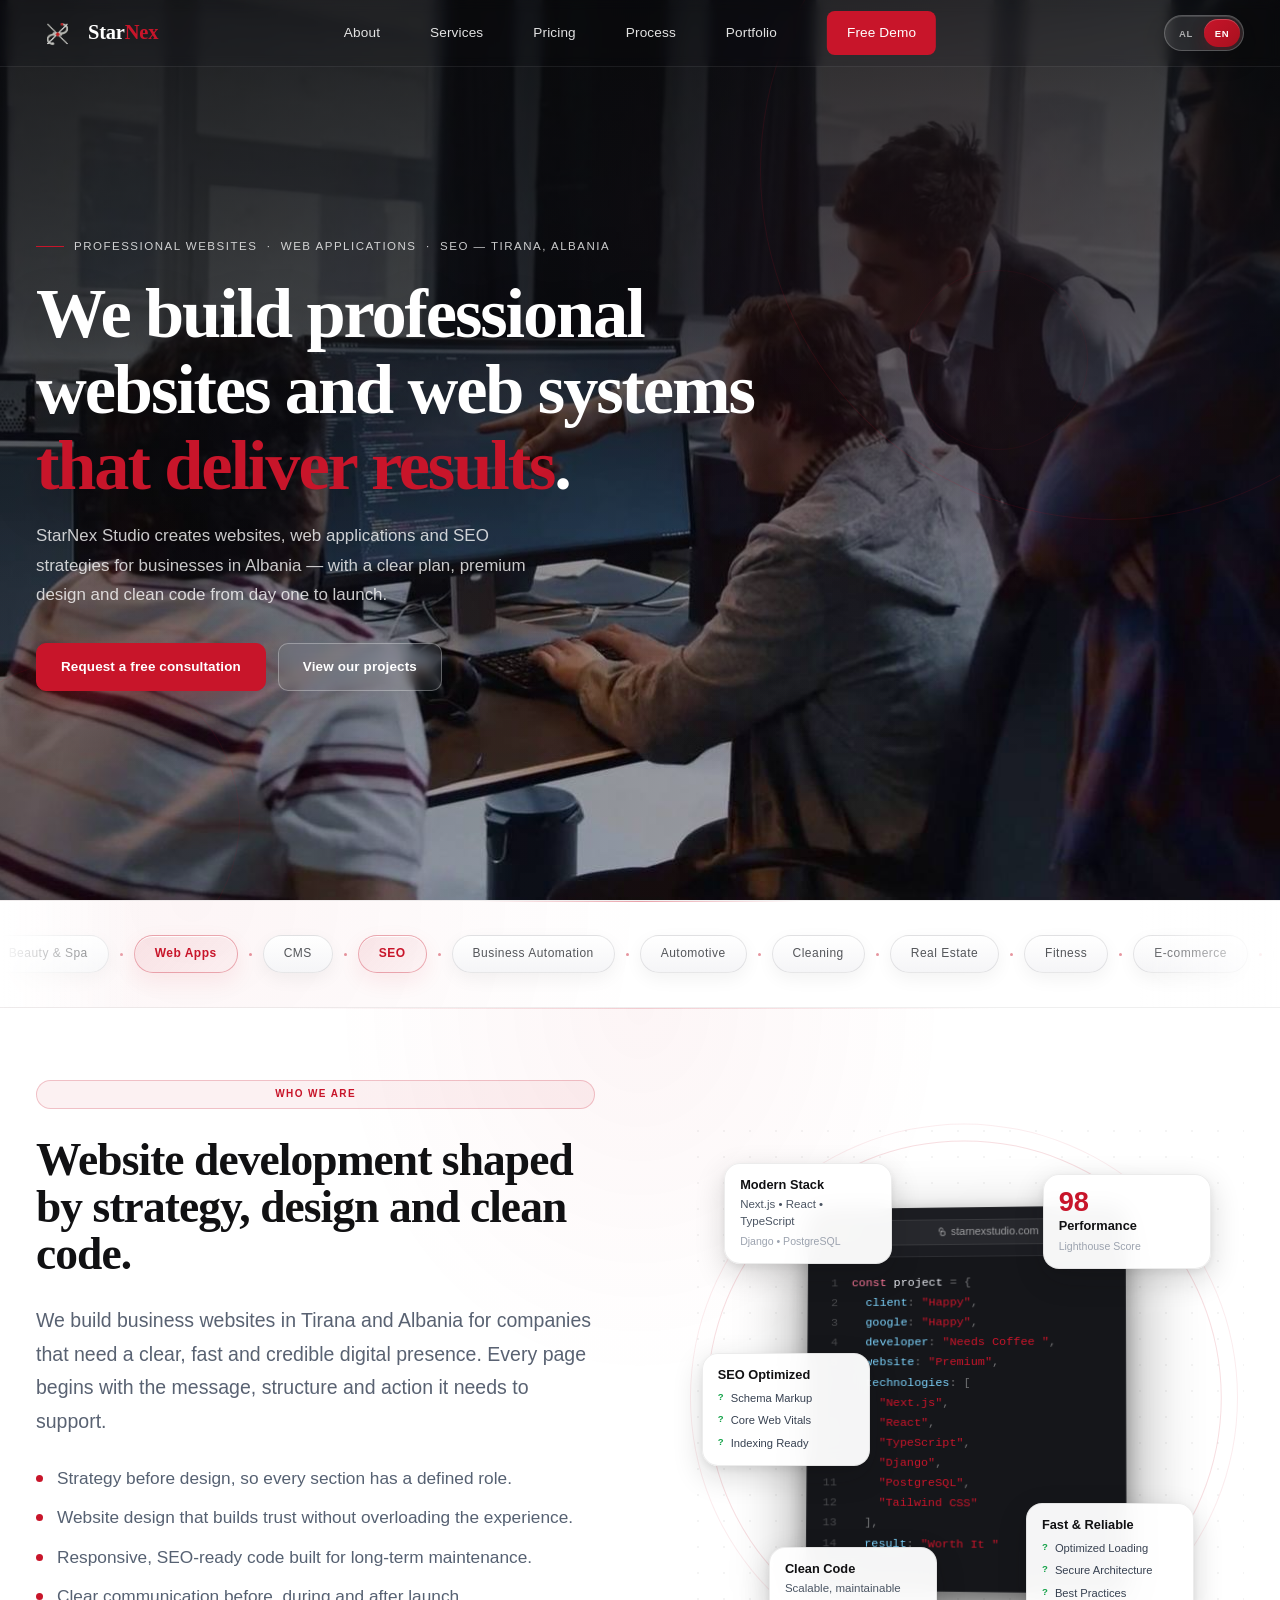
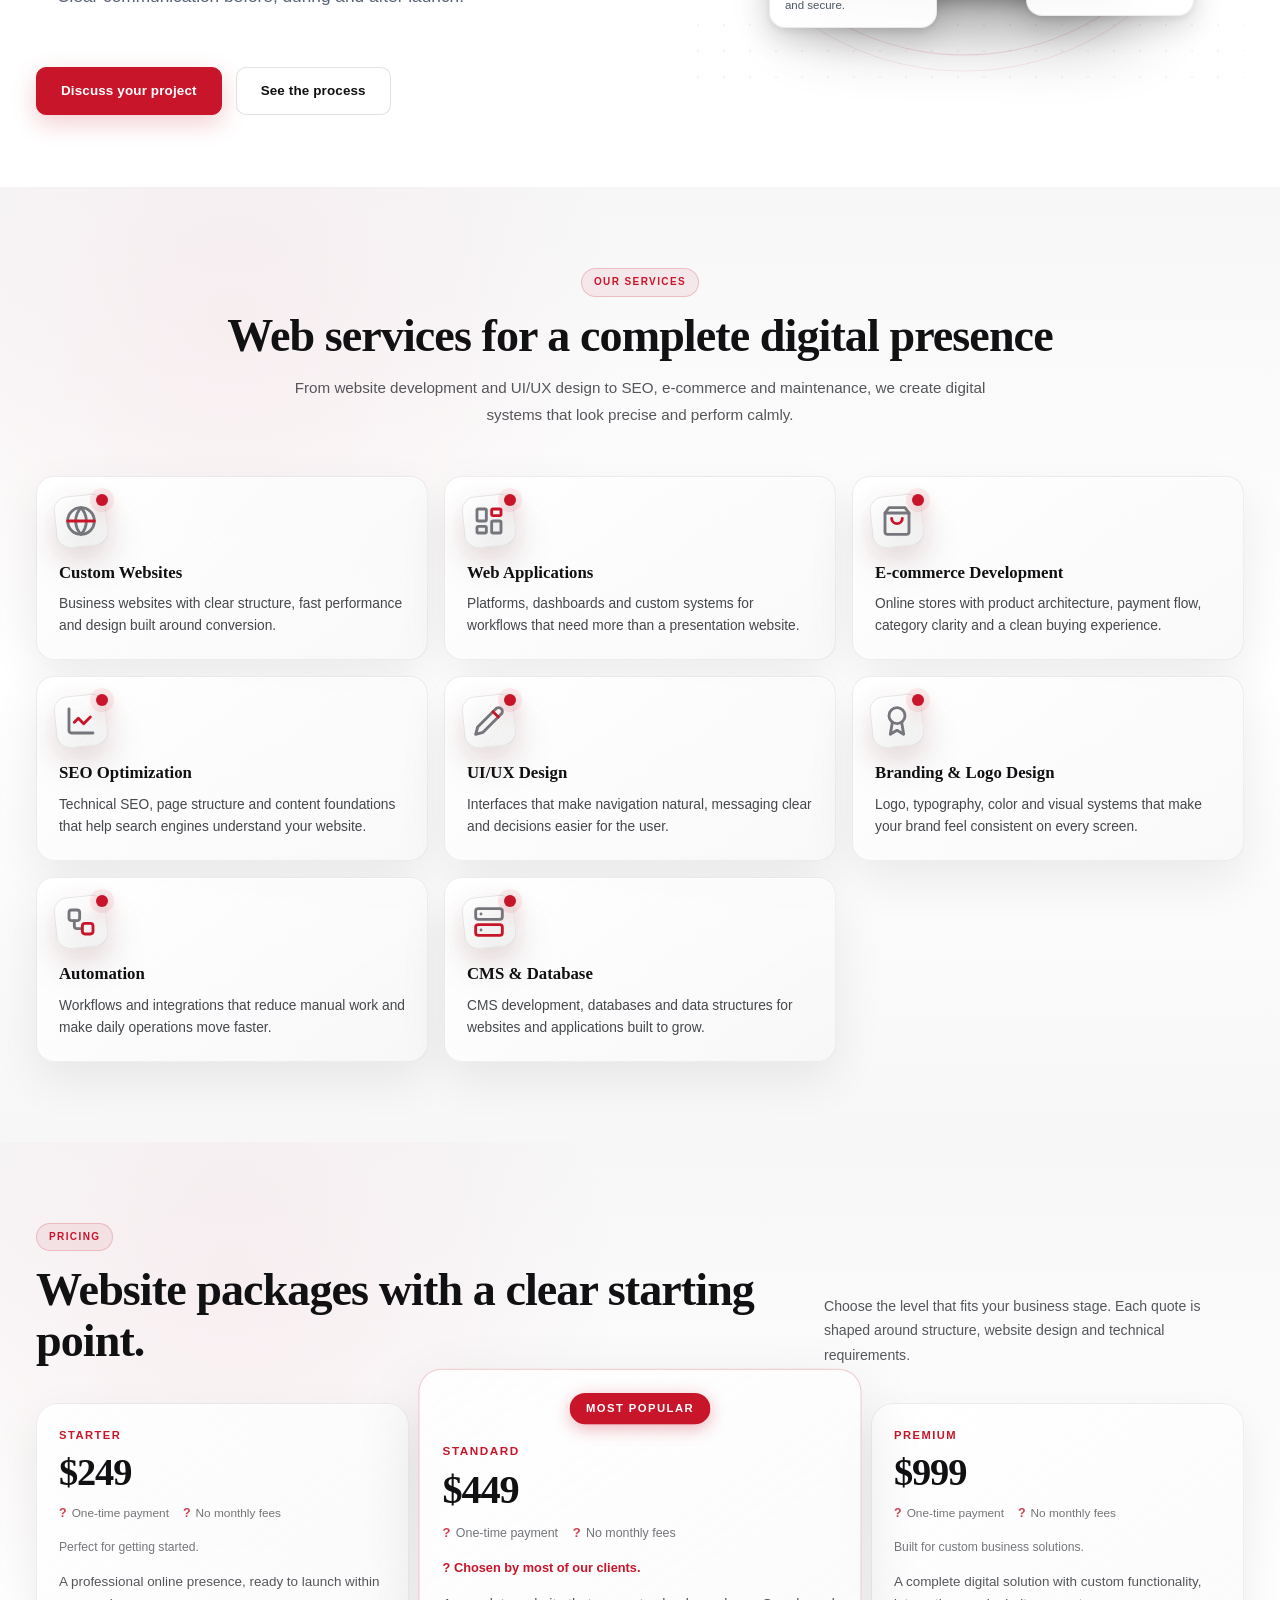
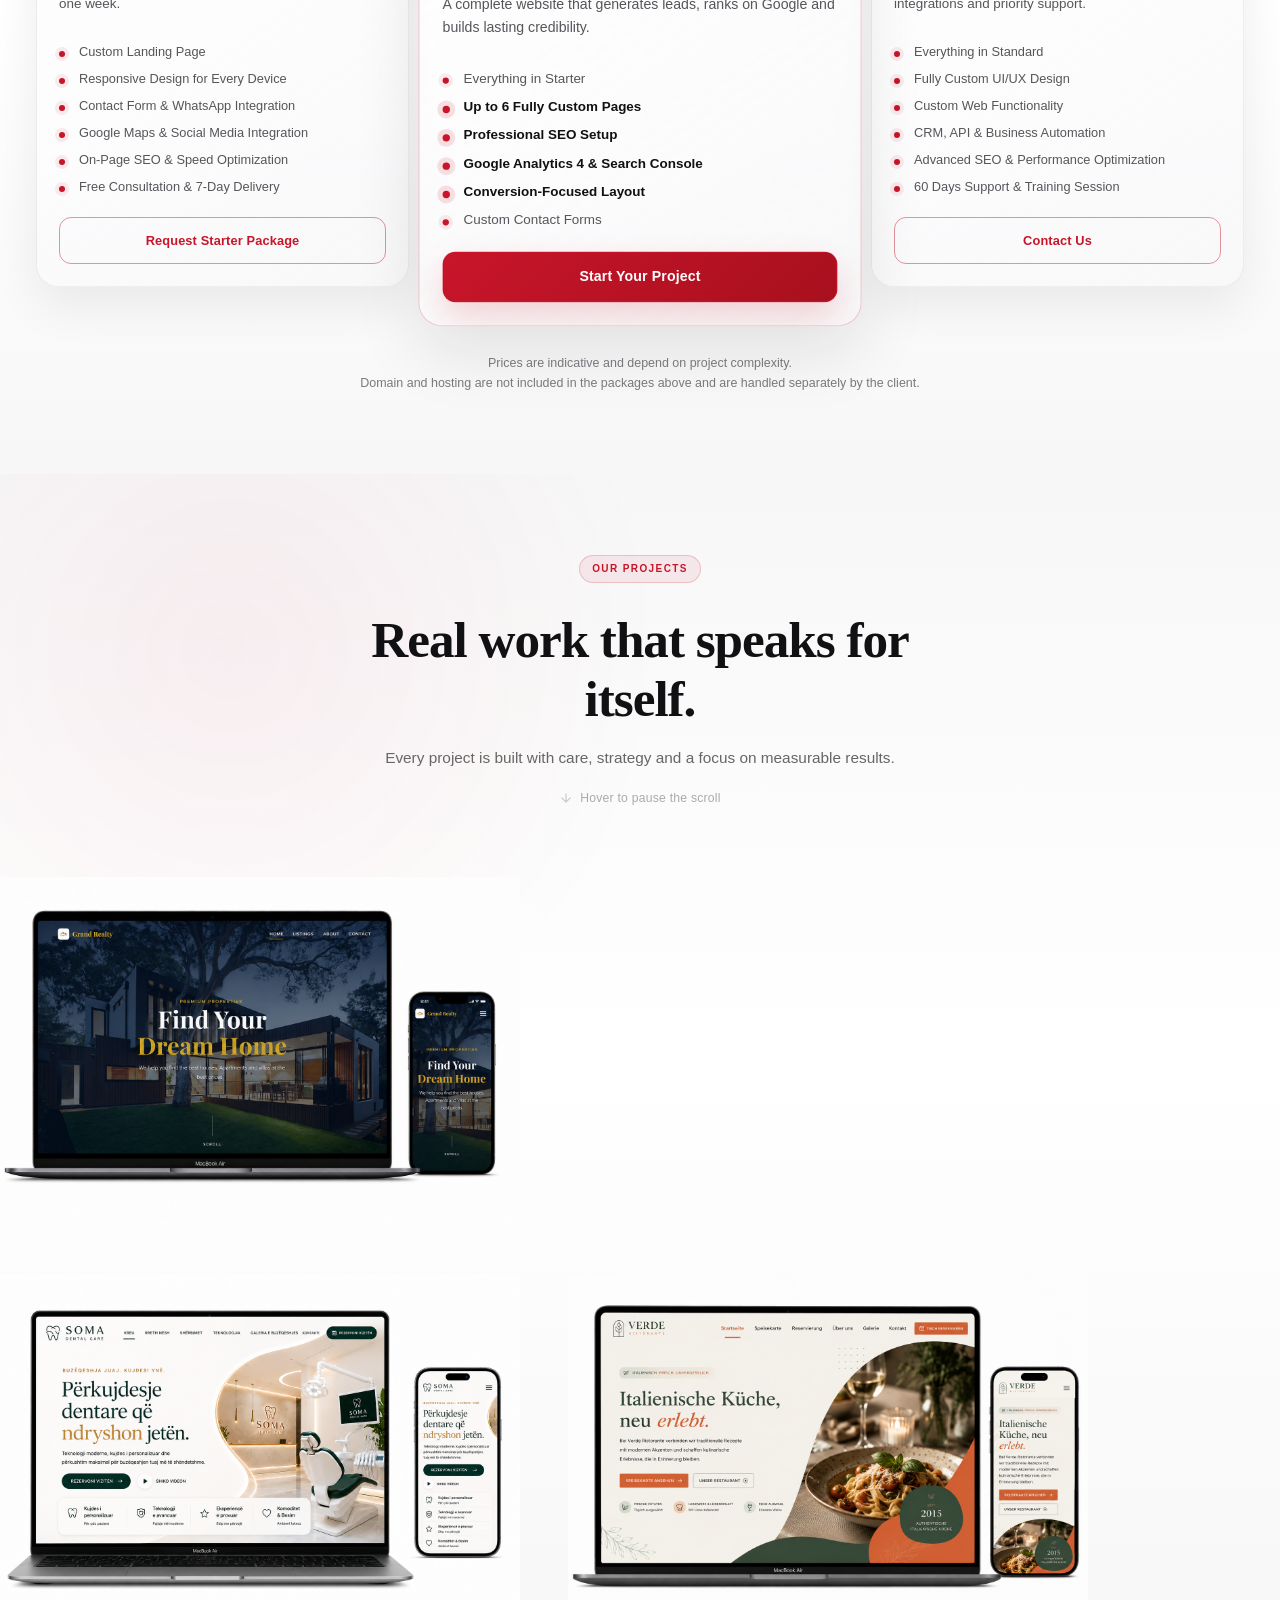
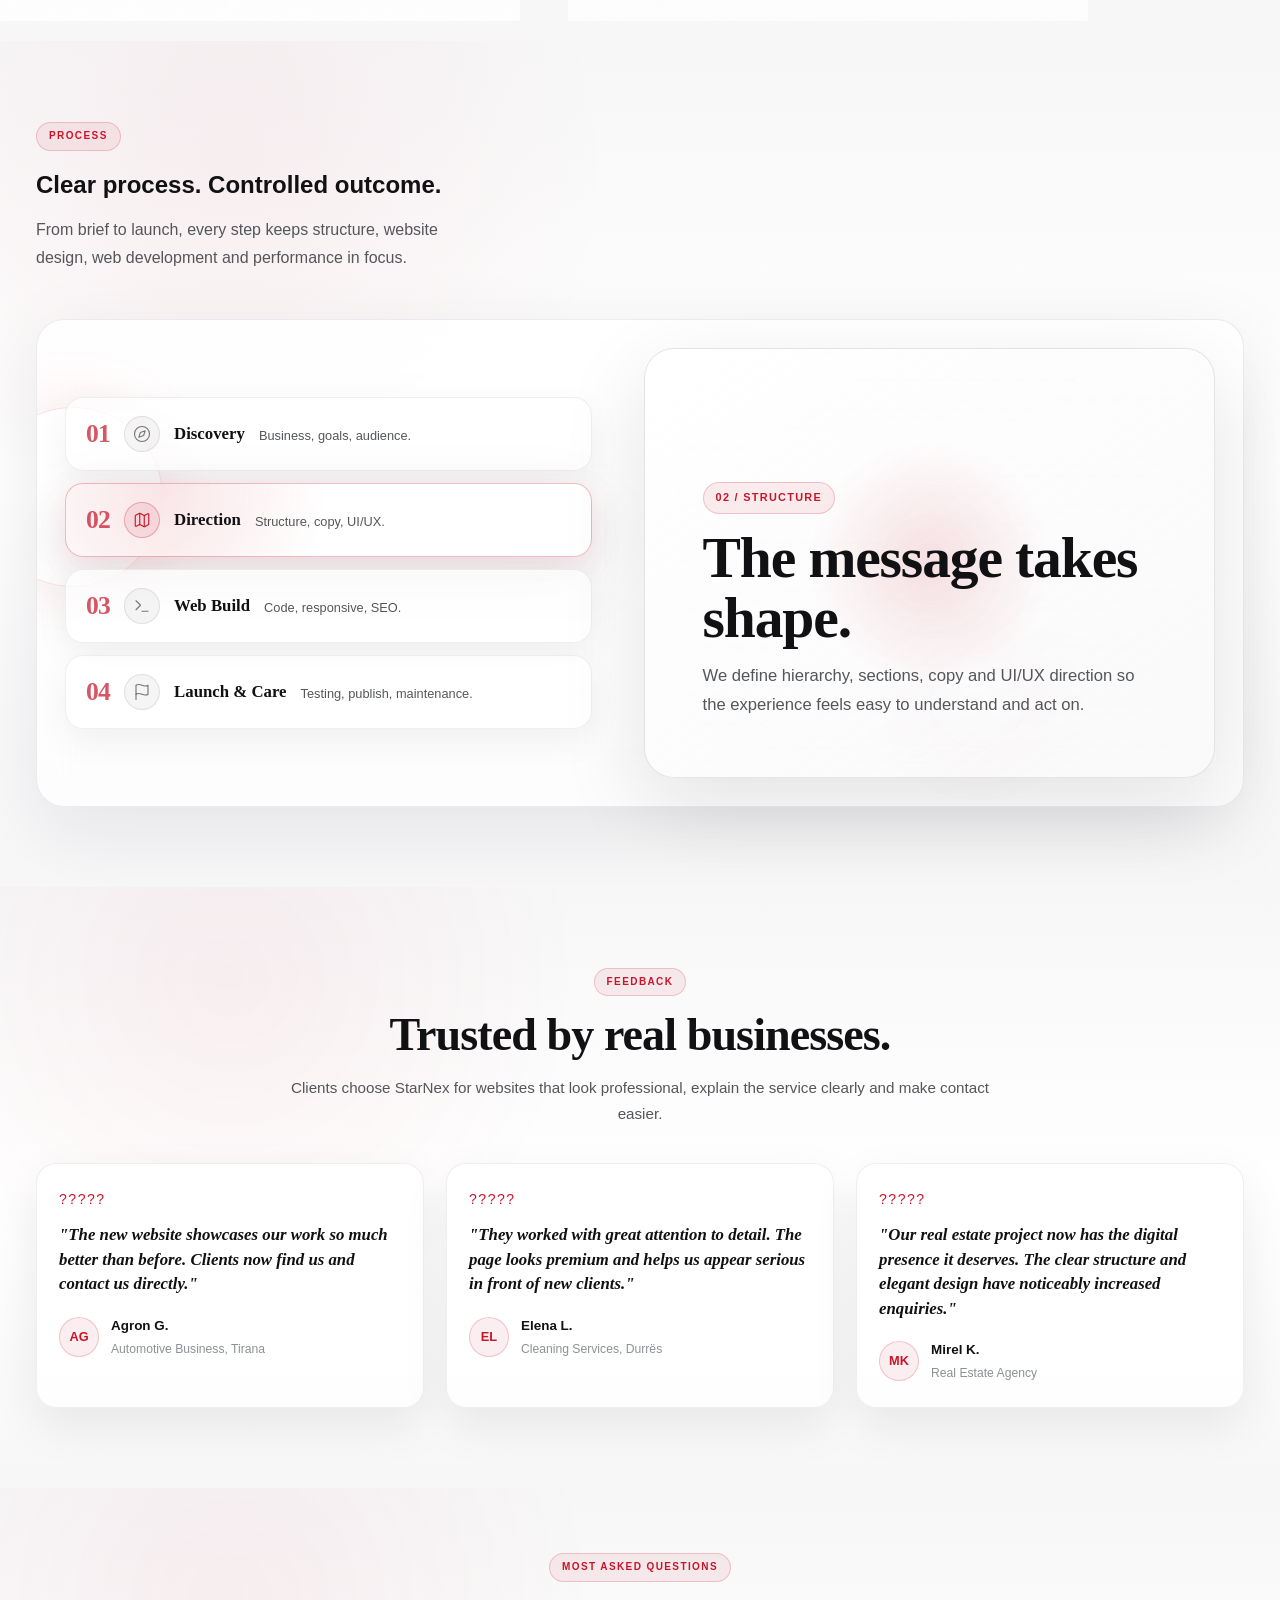
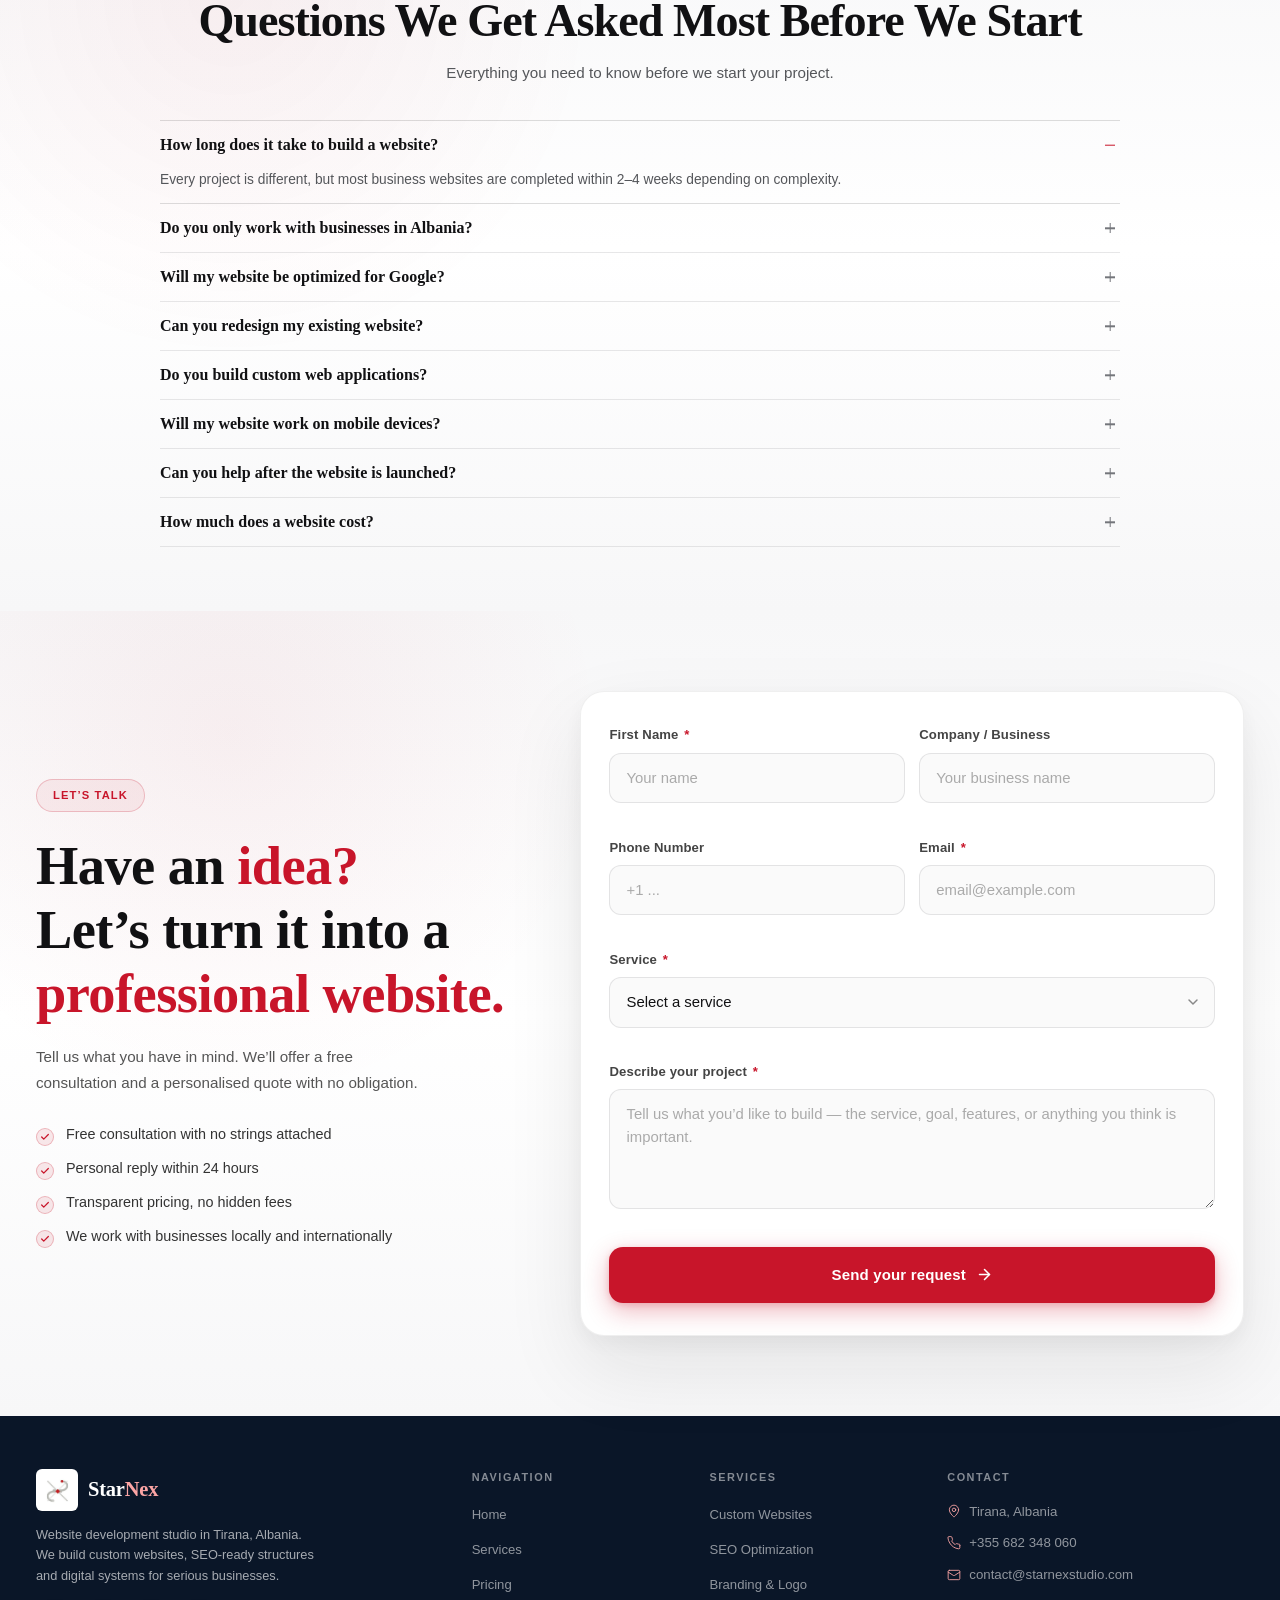
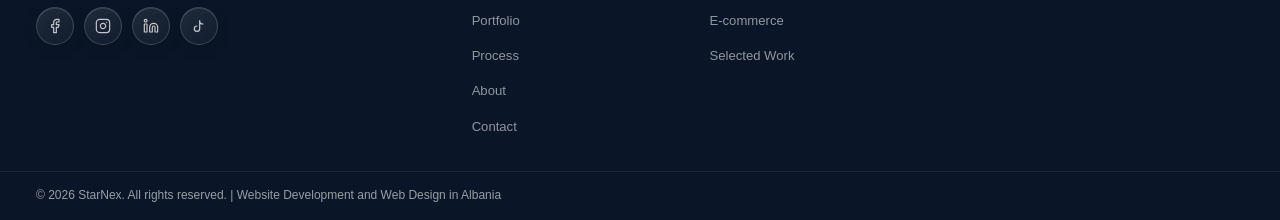
==== commit c97c176d: "fixed header" ====
--- a/en/index.html
+++ b/en/index.html
@@ -4,7 +4,7 @@
   <meta charset="UTF-8" />
   <meta name="viewport" content="width=device-width, initial-scale=1.0" />
 
-  <title>StarNex | Website Development and SEO in Tirana</title>
+  <title>StarNex Studio | Web Development, SEO & Digital Solutions for Businesses</title>
 
   <meta
     name="description"
--- a/css/style.min.css
+++ b/css/style.min.css
@@ -1 +1 @@
-*,*::before,*::after{box-sizing:border-box;margin:0;padding:0;}html{scroll-behavior:smooth;font-size:16px;-webkit-text-size-adjust:100%;}body{font-family:var(--font-body);background:var(--bg);color:var(--text-primary);line-height:1.65;overflow-x:hidden;}img,svg{display:block;max-width:100%;}a{color:inherit;text-decoration:none;}ul{list-style:none;}button{font-family:inherit;cursor:pointer;border:none;background:none;}:root{--red:#C8152A;--red-hover:#A8101E;--red-muted:rgba(200,21,42,.07);--red-muted-border:rgba(200,21,42,.20);--silver:#9B9B9E;--silver-line:#B9BABD;--silver-ink:#74767B;--bg:#F7F7F8;--bg-white:#FFFFFF;--bg-section:#F2F3F5;--bg-dark:#0B0B0D;--bg-dark-card:#18181B;--text-primary:#111113;--text-secondary:#54565A;--text-muted:#8D9096;--heading-primary:#111113;--border:rgba(155,155,158,.16);--border-medium:rgba(155,155,158,.24);--footer-navy:#0A1628;--whatsapp-green:#25D366;--font-display:'Cormorant Garamond',Georgia,serif;--font-body:'DM Sans',sans-serif;--radius-sm:8px;--radius:12px;--radius-card:20px;--radius-pill:999px;--shadow-card:0 18px 48px rgba(17,17,19,.075),inset 0 1px 0 rgba(255,255,255,.86);--shadow-card-hover:0 24px 64px rgba(17,17,19,.105),inset 0 1px 0 rgba(255,255,255,.92);--shadow-red:0 8px 24px rgba(200,21,42,.22);--ease:cubic-bezier(0.22,0.61,0.36,1);--dur:.28s;--container-max:1360px;--gutter:clamp(20px,5vw,36px);--section-y:clamp(56px,9vw,80px);--section-y-sm:clamp(42px,6vw,64px);--header-gap:clamp(32px,4vw,48px);--heading:clamp(1.95rem,3.6vw,3.15rem);--subtitle:clamp(.95rem,1.15vw,1.02rem);--gap-lg:clamp(16px,2vw,22px);--gap-md:clamp(12px,1.6vw,16px);--gap-sm:clamp(8px,1vw,12px);--surface-glow:radial-gradient(circle at 18% 15%,rgba(200,21,42,.05),transparent 30%),linear-gradient(180deg,#F7F7F8 0%,#FFFFFF 50%,#F7F7F8 100%);}.skip-link{position:absolute;top:-60px;left:12px;z-index:100002;background:var(--red);color:#fff;padding:12px 20px;border-radius:var(--radius-sm);font-family:var(--font-body);font-size:.85rem;font-weight:600;transition:top var(--dur);}.skip-link:focus{top:12px;}a:focus-visible,button:focus-visible,input:focus-visible,select:focus-visible,textarea:focus-visible,[tabindex]:focus-visible{outline:2px solid var(--red);outline-offset:2px;}.container{width:100%;max-width:var(--container-max);margin:0 auto;padding:0 var(--gutter);}.section-badge{display:inline-flex;align-items:center;gap:8px;align-self:flex-start;font-size:10px;font-weight:700;letter-spacing:.14em;text-transform:uppercase;color:var(--red);background:var(--red-muted);border:1px solid var(--red-muted-border);padding:5px 12px;border-radius:var(--radius-pill);margin-bottom:14px;min-height:26px;}.section-heading{font-family:var(--font-display);font-size:var(--heading);font-weight:600;line-height:1.1;letter-spacing:-.02em;color:var(--heading-primary);margin-bottom:14px;}.section-sub{font-size:var(--subtitle);color:var(--text-secondary);line-height:1.72;}.section-header.center{text-align:center;}.section-header.center .section-sub{max-width:710px;margin:0 auto;}.btn{display:inline-flex;align-items:center;justify-content:center;gap:8px;font-family:var(--font-body);font-size:.84rem;font-weight:600;letter-spacing:.01em;padding:12px 24px;min-height:44px;border-radius:10px;transition:transform var(--dur) var(--ease),box-shadow var(--dur) var(--ease),background var(--dur) var(--ease),border-color var(--dur) var(--ease),color var(--dur) var(--ease);white-space:nowrap;}.btn-primary{background:var(--red);color:#fff;border:1px solid var(--red);box-shadow:var(--shadow-red);}.btn-ghost{color:var(--text-primary);border:1px solid var(--border-medium);background:var(--bg-white);}.btn-nav{background:var(--red);color:#fff !important;padding:9px 20px;border-radius:var(--radius-sm);font-size:.8rem;font-weight:600;}.btn-dark-ghost,.light-btn{border:1px solid rgba(255,255,255,.30);background:rgba(255,255,255,.06);color:#fff;backdrop-filter:blur(6px);-webkit-backdrop-filter:blur(6px);}@media(hover:hover) and(pointer:fine){.btn-primary:hover{background:var(--red-hover);border-color:var(--red-hover);transform:translateY(-2px);box-shadow:0 14px 36px rgba(200,21,42,.30);}.btn-ghost:hover{border-color:var(--red);color:var(--red);background:var(--red-muted);}.btn-nav:hover{background:var(--red-hover);}.btn-dark-ghost:hover,.light-btn:hover{background:rgba(255,255,255,.12);border-color:rgba(255,255,255,.55);color:#fff;transform:translateY(-2px);}}.reveal{opacity:0;transform:translateY(24px);transition:opacity .7s var(--ease),transform .7s var(--ease);}.reveal.visible{opacity:1;transform:translateY(0);}.reveal-d1{transition-delay:.08s;}.reveal-d2{transition-delay:.16s;}.reveal-d3{transition-delay:.24s;}@keyframes pageFade{from{opacity:0;}to{opacity:1;}}body{animation:pageFade .5s ease forwards;}.navbar{position:fixed;top:0;left:0;right:0;z-index:900;background:rgba(11,11,13,.08);backdrop-filter:blur(6px);-webkit-backdrop-filter:blur(6px);border-bottom:1px solid rgba(255,255,255,.08);box-shadow:none;transition:background-color .34s var(--ease),border-color .34s var(--ease),backdrop-filter .34s var(--ease);}.navbar.scrolled,.navbar.navbar-scrolled,.navbar.menu-open{background:rgba(248,249,250,.96);border-bottom:1px solid rgba(0,0,0,.06);box-shadow:0 1px 10px rgba(0,0,0,.035);backdrop-filter:blur(12px);-webkit-backdrop-filter:blur(12px);}.navbar.scrolled .logo-text,.navbar.navbar-scrolled .logo-text{color:var(--text-primary);}.navbar.scrolled .nav-links a:not(.btn-nav),.navbar.navbar-scrolled .nav-links a:not(.btn-nav){color:var(--text-secondary);}.nav-inner{display:flex;align-items:center;justify-content:space-between;height:66px;}.logo{display:flex;align-items:center;gap:10px;}.logo img{width:42px;height:42px;object-fit:contain;border-radius:6px;}.logo-text{font-family:var(--font-display);font-size:1.28rem;font-weight:700;letter-spacing:-.01em;color:#fff;transition:color .3s ease;}.navbar.scrolled .logo-text,.navbar.navbar-scrolled .logo-text,.navbar.menu-open .logo-text{color:var(--text-primary);}.logo-accent{color:var(--red);}.nav-links{display:none;align-items:center;gap:40px;}.nav-links a{font-size:.85rem;font-weight:500;letter-spacing:.01em;color:rgba(255,255,255,.88);position:relative;transition:color .3s ease;}.navbar.scrolled .nav-links a:not(.btn-nav),.navbar.navbar-scrolled .nav-links a:not(.btn-nav){color:var(--text-secondary);}.nav-links a:not(.btn-nav)::after{content:'';position:absolute;left:0;bottom:-3px;width:0;height:1px;background:var(--red);transition:width .3s ease;}.nav-links a:not(.btn-nav):hover::after{width:100%;}.nav-links a.active:not(.btn-nav){color:var(--red) !important;}.nav-links a.active:not(.btn-nav)::after{width:100%;}.hamburger{display:flex;align-items:center;justify-content:center;width:40px;height:40px;border-radius:var(--radius-sm);background:rgba(255,255,255,.08);flex-direction:column;gap:5px;}.navbar.scrolled .hamburger,.navbar.navbar-scrolled .hamburger,.navbar.menu-open .hamburger{background:rgba(17,17,19,.06);}.hamburger span{width:20px;height:2px;border-radius:2px;background:#fff;transition:all .25s ease;}.navbar.scrolled .hamburger span,.navbar.navbar-scrolled .hamburger span,.navbar.menu-open .hamburger span{background:var(--text-primary);}.hamburger.active span:nth-child(1){transform:translateY(7px) rotate(45deg);}.hamburger.active span:nth-child(2){opacity:0;}.hamburger.active span:nth-child(3){transform:translateY(-7px) rotate(-45deg);}#mobileMenu{display:flex;flex-direction:column;position:fixed;top:66px;left:0;right:0;height:auto;background:#f8f9fa;padding:18px var(--gutter) 24px;z-index:890;border-top:1px solid rgba(0,0,0,.04);box-shadow:0 18px 32px rgba(0,0,0,.06);transform:translateY(-8px);opacity:0;visibility:hidden;pointer-events:none;transition:opacity .22s ease,transform .22s ease,visibility 0s linear .22s;}#mobileMenu.open{transform:translateY(0);opacity:1;visibility:visible;pointer-events:auto;transition:opacity .22s ease,transform .22s ease,visibility 0s linear 0s;}.mobile-link{display:block;position:relative;width:100%;padding:14px 0;color:#111113;font-size:.96rem;font-weight:650;line-height:1.25;}.mobile-link::after{content:'';display:block;width:48%;height:1px;margin-top:14px;background:linear-gradient(90deg,rgba(200,21,42,.45),rgba(200,21,42,.06));border-radius:var(--radius-pill);}.mobile-link:last-child::after{display:none;}.language-toggle{display:inline-flex;align-items:center;margin-left:12px;user-select:none;-webkit-user-select:none;touch-action:none;}.language-toggle-track{--toggle-padding:3px;--option-width:32px;position:relative;display:grid;grid-template-columns:repeat(2,var(--option-width));align-items:center;padding:var(--toggle-padding);border:1px solid rgba(255,255,255,.22);border-radius:var(--radius-pill);background:rgba(255,255,255,.10);box-shadow:0 8px 24px rgba(0,0,0,.18),inset 0 1px 0 rgba(255,255,255,.14);backdrop-filter:blur(14px);-webkit-backdrop-filter:blur(14px);cursor:grab;overflow:hidden;transition:background .34s var(--ease),border-color .34s var(--ease),box-shadow .34s var(--ease);}.navbar.scrolled .language-toggle-track,.navbar.navbar-scrolled .language-toggle-track,.navbar.menu-open .language-toggle-track{border-color:rgba(24,24,27,.1);background:rgba(255,255,255,.86);box-shadow:0 8px 24px rgba(15,23,42,.06),inset 0 1px 0 rgba(255,255,255,.92);}.language-toggle-track:active{cursor:grabbing;}.language-toggle-thumb{position:absolute;top:var(--toggle-padding);left:var(--toggle-padding);width:var(--option-width);height:calc(100% - var(--toggle-padding) * 2);border-radius:var(--radius-pill);background:linear-gradient(135deg,#c8152a 0%,#a8101e 100%);box-shadow:0 6px 16px rgba(200,21,42,.24),inset 0 1px 0 rgba(255,255,255,.22);transform:translateX(0);transition:transform .5s cubic-bezier(0.22,1,0.36,1),box-shadow .35s ease;will-change:transform;pointer-events:none;}.language-toggle[data-current-language="en"] .language-toggle-thumb{transform:translateX(var(--option-width));}.language-option{position:relative;z-index:2;display:flex;align-items:center;justify-content:center;width:var(--option-width);height:26px;padding:0;border:0;border-radius:var(--radius-pill);background:transparent;color:rgba(255,255,255,.62);font-family:var(--font-body);font-size:9px;font-weight:700;letter-spacing:.08em;cursor:pointer;transition:color .4s ease,transform .3s ease;-webkit-tap-highlight-color:transparent;}.language-option.active{color:#ffffff;}.navbar.scrolled .language-option,.navbar.navbar-scrolled .language-option,.navbar.menu-open .language-option{color:#71717a;}.navbar.scrolled .language-option.active,.navbar.navbar-scrolled .language-option.active,.navbar.menu-open .language-option.active{color:#ffffff;}.language-toggle.dragging .language-toggle-thumb{transition:none;}.language-toggle.dragging .language-option{transition:color .12s linear;}.language-toggle.switching{pointer-events:none;}.language-toggle.switching .language-toggle-thumb{box-shadow:0 8px 20px rgba(200,21,42,.28),inset 0 1px 0 rgba(255,255,255,.24);}@media(hover:hover) and(pointer:fine){.language-option:hover{transform:translateY(-1px);}}@media(min-width:900px){.nav-links{display:flex;position:absolute;left:50%;transform:translateX(-50%);gap:50px;}.hamburger,#mobileMenu{display:none;}.nav-inner{height:66px;}.language-toggle{margin-left:18px;}.language-toggle-track{--option-width:36px;--toggle-padding:3px;}.language-option{height:28px;font-size:9.5px;}}.hvs{position:relative;display:flex;align-items:center;overflow:hidden;background:#111113;min-height:100vh;min-height:100svh;}.hvs-vid{position:absolute;inset:0;width:100%;height:100%;object-fit:cover;z-index:0;}.hvs-overlay{position:absolute;inset:0;z-index:1;background:linear-gradient(180deg,rgba(8,8,9,.94) 0%,rgba(8,8,9,.82) 34%,rgba(8,8,9,.42) 68%,rgba(8,8,9,0) 100%),linear-gradient(110deg,rgba(8,8,9,.58) 0%,rgba(8,8,9,.32) 48%,rgba(18,18,19,0) 100%),radial-gradient(circle at 72% 28%,rgba(200,21,42,.20),transparent 32%);}.hvs::after{content:'';position:absolute;left:0;right:0;bottom:-1px;z-index:1;height:clamp(90px,16vw,170px);pointer-events:none;background:none;}.hvs-shape{position:absolute;pointer-events:none;z-index:1;border-radius:50%;border-color:rgba(200,21,42,.13);}.hvs-s1{width:700px;height:700px;border:1px solid rgba(200,21,42,.13);top:-180px;right:-180px;}.hvs-s2{width:320px;height:320px;border:1px solid rgba(200,21,42,.09);bottom:-80px;left:-80px;}.hvs-s3{width:180px;height:180px;border:1px solid rgba(200,21,42,.07);top:30%;right:15%;}.hvs-inner{position:relative;z-index:2;max-width:740px;padding:clamp(108px,27vw,132px) 0 clamp(44px,9vw,80px);}.hvs-tag{font-size:.72rem;letter-spacing:.13em;text-transform:uppercase;color:rgba(255,255,255,.78);margin-bottom:20px;display:flex;align-items:center;flex-wrap:wrap;gap:6px 10px;line-height:1.6;}.hvs-tag::before{content:'';width:28px;height:1px;background:var(--red);display:inline-block;}.hvs-inner h1{font-family:var(--font-display);font-size:clamp(2.35rem,8.6vw,4.4rem);font-weight:600;color:#fff;line-height:1.08;letter-spacing:-.03em;margin-bottom:18px;text-shadow:0 18px 48px rgba(0,0,0,.26);}.sn-red{color:var(--red);}.hvs-sub{font-size:clamp(.96rem,2.4vw,1.06rem);color:rgba(255,255,255,.78);max-width:500px;line-height:1.72;margin-bottom:28px;}.hvs-actions{display:flex;flex-direction:column;align-items:stretch;gap:12px;}.hvs-actions .btn{width:100%;}@media(min-width:480px){.hvs-actions{flex-direction:row;align-items:flex-start;flex-wrap:wrap;}.hvs-actions .btn{width:auto;}}@media(min-width:768px){.hvs-inner{padding:108px 0 80px;}.hvs-sub{margin-bottom:34px;}}@media(max-height:700px){.hvs-inner{padding-bottom:140px;}}.tr-ribbon{position:relative;overflow:hidden;padding:clamp(22px,4vw,34px) 0;background:linear-gradient(90deg,transparent,rgba(200,21,42,.40),transparent) top center / min(320px,60%) 1px no-repeat,radial-gradient(circle at 15% 0%,rgba(200,21,42,.045),transparent 42%),#FFFFFF;border-top:1px solid var(--border);border-bottom:1px solid var(--border);display:flex;flex-direction:column;align-items:center;gap:0;user-select:none;}.tr-ribbon::before,.tr-ribbon::after{content:'';position:absolute;top:0;bottom:0;width:clamp(56px,12vw,140px);z-index:2;pointer-events:none;}.tr-ribbon::before{left:0;background:linear-gradient(to right,#FFFFFF,transparent);}.tr-ribbon::after{right:0;background:linear-gradient(to left,#FFFFFF,transparent);}@keyframes trScroll{from{transform:translateX(0);}to{transform:translateX(-50%);}}.tr-track{display:flex;align-items:center;width:max-content;padding:0 12px;animation:trScroll 44s linear infinite;will-change:transform;}.tr-pill{display:inline-flex;align-items:center;height:34px;padding:0 16px;background:linear-gradient(180deg,#FFFFFF,#F5F5F7);border:1px solid var(--border-medium);border-radius:var(--radius-pill);box-shadow:inset 0 1px 0 rgba(255,255,255,.9),0 6px 18px rgba(17,17,19,.05);font-size:11.5px;font-weight:500;color:var(--text-secondary);letter-spacing:.04em;white-space:nowrap;flex-shrink:0;transition:transform .18s ease,border-color .18s ease,box-shadow .18s ease,background .18s ease,color .18s ease;}.tr-pill.tr-accent{color:var(--red);font-weight:600;border-color:rgba(200,21,42,.32);background:linear-gradient(135deg,rgba(200,21,42,.09),rgba(200,21,42,.03));box-shadow:inset 0 1px 0 rgba(255,255,255,.9),0 8px 22px rgba(200,21,42,.08);}.tr-dot{display:inline-block;width:3px;height:3px;border-radius:50%;background:rgba(200,21,42,.45);flex-shrink:0;margin:0 9px;}@media(hover:hover) and(pointer:fine){.tr-ribbon:hover .tr-track{animation-play-state:paused;}.tr-pill:hover{transform:translateY(-2px);border-color:rgba(200,21,42,.38);color:var(--red);background:linear-gradient(180deg,#FFFFFF,rgba(200,21,42,.05));box-shadow:inset 0 1px 0 rgba(255,255,255,.9),0 10px 24px rgba(200,21,42,.10);}.tr-pill.tr-accent:hover{border-color:rgba(200,21,42,.55);background:linear-gradient(135deg,rgba(200,21,42,.13),rgba(200,21,42,.05));}}@media(min-width:640px){.tr-pill{height:38px;padding:0 20px;font-size:12px;}.tr-dot{margin:0 11px;}}@media(prefers-reduced-motion:reduce){.tr-track{animation:none;}}.dark-split-band{position:relative;background:radial-gradient(ellipse at 50% 0%,rgba(200,21,42,.045),transparent 34%),#FFFFFF;color:var(--text-primary);overflow:hidden;}.dark-split-band::before{content:'';position:absolute;top:0;left:50%;transform:translateX(-50%);z-index:0;width:min(720px,70%);height:1px;background:linear-gradient(90deg,transparent,rgba(200,21,42,.18),transparent);}.dark-split-inner{display:grid;grid-template-columns:1fr;width:100%;max-width:var(--container-max);margin:0 auto;padding:clamp(42px,7vw,72px) var(--gutter);gap:18px;align-items:center;}.dark-split-image{min-width:0;}.dark-split-content{display:flex;flex-direction:column;justify-content:center;padding:0;}.dark-split-content .section-badge{align-self:stretch;justify-content:center;max-width:100%;margin-bottom:28px;background:rgba(200,21,42,.06);border-color:rgba(200,21,42,.22);}.dark-split-content h2{font-family:var(--font-display);font-size:clamp(2.35rem,7vw,3.9rem);line-height:1.04;letter-spacing:-.02em;color:var(--heading-primary);margin:0 0 26px;}.dark-split-content p{max-width:720px;color:#596272;font-size:clamp(1rem,2.4vw,1.22rem);line-height:1.72;margin-bottom:26px;}.alt-list{display:flex;flex-direction:column;gap:12px;margin-bottom:28px;}.alt-list li{display:flex;align-items:flex-start;gap:14px;color:#566172;font-size:clamp(.95rem,2vw,1.08rem);line-height:1.6;}.alt-list li::before{content:'';flex-shrink:0;width:7px;height:7px;border-radius:var(--radius-pill);background:var(--red);box-shadow:none;margin-top:10px;}.about-actions{display:flex;gap:14px;flex-wrap:wrap;padding:0;}.about-actions .btn{flex:1 1 auto;}.about-actions .btn-dark-ghost{background:#FFFFFF;border-color:rgba(17,17,19,.12);color:var(--text-primary);box-shadow:none;backdrop-filter:none;-webkit-backdrop-filter:none;}@media(hover:hover) and(pointer:fine){.about-actions .btn-dark-ghost:hover{background:#F7F7F8;border-color:rgba(17,17,19,.18);color:var(--text-primary);transform:translateY(-2px);}}.about-code-visual{position:relative;overflow:visible;min-height:0;padding:clamp(16px,4vw,28px) 0 clamp(12px,3vw,20px);}.about-code-bg{position:absolute;inset:0;overflow:hidden;pointer-events:none;}.about-code-orbit{position:absolute;top:50%;left:50%;border-radius:50%;border:1px solid rgba(200,21,42,.14);transform:translate(-50%,-50%);pointer-events:none;}.about-code-orbit--a{width:320px;height:320px;}.about-code-orbit--b{width:420px;height:420px;border-color:rgba(200,21,42,.08);}.about-code-dots{position:absolute;inset:0;background-image:radial-gradient(circle,rgba(17,17,19,.08) 1px,transparent 1px);background-size:26px 26px;opacity:.6;pointer-events:none;}.about-code-stage{position:relative;display:flex;align-items:center;justify-content:center;min-height:480px;padding:8px 0;}.about-code-window{position:relative;z-index:1;width:min(290px,80vw);margin:0;background:#15161a;border-radius:16px;border:1px solid rgba(255,255,255,.08);box-shadow:0 30px 70px rgba(0,0,0,.45),0 8px 20px rgba(0,0,0,.3);overflow:hidden;}.acw-topbar{display:flex;align-items:center;gap:8px;padding:11px 14px;background:#1c1d22;border-bottom:1px solid rgba(255,255,255,.07);}.acw-dots{display:flex;gap:5px;flex-shrink:0;}.dot-r,.dot-y,.dot-g{width:9px;height:9px;border-radius:50%;}.dot-r{background:#ff5f57;}.dot-y{background:#febc2e;}.dot-g{background:#28c840;}.acw-addr{flex:1;display:flex;align-items:center;gap:5px;justify-content:center;background:rgba(255,255,255,.05);border:1px solid rgba(255,255,255,.08);border-radius:99px;padding:3px 10px;font-size:.68rem;color:rgba(255,255,255,.55);}.acw-addr svg{flex-shrink:0;}.acw-body{padding:16px 0 16px 4px;overflow-x:auto;overflow-y:hidden;scrollbar-width:none;}.acw-body::-webkit-scrollbar{display:none;}.acw-code{margin:0;font-family:'SFMono-Regular',Consolas,'Liberation Mono',Menlo,monospace;font-size:.68rem;line-height:1.7;white-space:pre;}.acw-line{display:block;padding:0 16px 0 0;}.acw-ln{display:inline-block;width:20px;color:rgba(255,255,255,.22);text-align:right;margin-right:10px;user-select:none;}.tok-kw{color:#ff7b9c;}.tok-var{color:#e8eaf0;}.tok-prop{color:#7dd3fc;}.tok-str{color:#c8152a;}.tok-pl{color:rgba(255,255,255,.4);}.about-code-card{position:absolute;z-index:2;width:132px;background:rgba(255,255,255,.96);backdrop-filter:blur(10px);-webkit-backdrop-filter:blur(10px);border:1px solid rgba(17,17,19,.08);border-radius:14px;padding:11px 12px;box-shadow:0 10px 30px rgba(17,17,19,.16),0 3px 8px rgba(17,17,19,.07);display:flex;flex-direction:column;gap:3px;transition:box-shadow 280ms var(--ease);}@media(hover:hover) and(pointer:fine){.about-code-card:hover{box-shadow:0 18px 42px rgba(17,17,19,.2),0 6px 14px rgba(17,17,19,.09);}}.acc-title{font-size:.7rem;font-weight:700;color:#111113;line-height:1.3;}.acc-text{font-size:.62rem;color:#4b5563;line-height:1.45;}.acc-sub{font-size:.58rem;color:#9ca3af;}.acc-num{font-size:1.4rem;font-weight:800;color:#c8152a;line-height:1;}.acc-list{list-style:none;margin:2px 0 0;display:flex;flex-direction:column;gap:4px;}.acc-list li{font-size:.6rem;color:#374151;padding-left:12px;position:relative;}.acc-list li::before{content:'?';position:absolute;left:0;color:#16a34a;font-weight:700;font-size:.6rem;}.acv-card--stack{top:1%;left:0;}.acv-card--seo{top:42%;left:0;}.acv-card--clean{bottom:2%;left:8%;}.acv-card--perf{top:5%;right:0;align-items:flex-start;justify-content:center;}.acv-card--fast{bottom:7%;right:0;}.acv-anim{opacity:0;transform:translateY(28px) scale(.97);}.about-code-visual.acv-visible .about-code-window{opacity:1;transform:translateY(0) scale(1);}.about-code-visual.acv-visible .acv-card--stack,.about-code-visual.acv-visible .acv-card--perf,.about-code-visual.acv-visible .acv-card--seo,.about-code-visual.acv-visible .acv-card--clean,.about-code-visual.acv-visible .acv-card--fast{opacity:1;transform:translateY(0) scale(1);}@keyframes acv-float-a{0%,100%{transform:translateY(0) rotate(0deg);}50%{transform:translateY(-9px) rotate(-.6deg);}}@keyframes acv-float-b{0%,100%{transform:translateY(-4px) rotate(0deg);}50%{transform:translateY(6px) rotate(.6deg);}}.about-code-visual.acv-done .acv-card--stack{animation:acv-float-a 6.2s ease-in-out infinite;}.about-code-visual.acv-done .acv-card--perf{animation:acv-float-b 7.4s ease-in-out .4s infinite;}.about-code-visual.acv-done .acv-card--seo{animation:acv-float-a 6.8s ease-in-out .9s infinite;}.about-code-visual.acv-done .acv-card--clean{animation:acv-float-b 7s ease-in-out .3s infinite;}.about-code-visual.acv-done .acv-card--fast{animation:acv-float-a 6.5s ease-in-out .6s infinite;}@media(hover:hover) and(pointer:fine){.about-code-card:hover{animation-play-state:paused;}}@media(min-width:900px){.dark-split-inner{grid-template-columns:minmax(0,1fr) minmax(0,1fr);grid-template-areas:"content visual" "actions visual";column-gap:clamp(54px,7vw,96px);row-gap:28px;min-height:560px;}.dark-split-content{grid-area:content;padding:0;align-self:end;}.about-actions{grid-area:actions;gap:14px;justify-content:flex-start;align-self:start;}.about-actions .btn{flex:0 0 auto;}.dark-split-content .section-badge{width:100%;}.dark-split-content h2{font-size:clamp(2.65rem,3.55vw,3.85rem);max-width:720px;}.dark-split-content p{max-width:780px;}.about-code-visual{grid-area:visual;min-height:560px;padding:0;}.about-code-orbit--a{width:min(560px,92%);height:min(560px,92%);}.about-code-orbit--b{width:min(760px,98%);height:min(760px,98%);}.about-code-stage{display:flex;align-items:center;justify-content:center;min-height:560px;padding:28px 24px;transition:transform 400ms var(--ease);will-change:transform;}.about-code-window{width:320px;margin:0;transform:perspective(1100px) rotateY(-4deg) rotateX(2deg);}.about-code-visual.acv-visible .about-code-window{transform:perspective(1100px) rotateY(-4deg) rotateX(2deg) translateY(0) scale(1);}.acw-code{font-size:.74rem;}.acw-ln{width:26px;margin-right:14px;}.about-code-card{width:168px;padding:13px 15px;border-radius:16px;}.acc-title{font-size:.8rem;}.acc-text{font-size:.72rem;}.acc-sub{font-size:.66rem;}.acc-num{font-size:1.7rem;}.acc-list li{font-size:.7rem;padding-left:13px;}.acv-card--stack{top:8%;left:7%;}.acv-card--seo{top:42%;left:3%;}.acv-card--clean{bottom:9%;left:15%;}.acv-card--perf{top:10%;right:6%;}.acv-card--fast{bottom:11%;right:9%;}}.svc-band{padding:var(--section-y) 0;background:var(--surface-glow);}.service-editorial-head{margin-bottom:var(--header-gap);}.svc-grid{display:grid;grid-template-columns:1fr;gap:var(--gap-lg);margin-top:0;}.svc-card{display:block;padding:clamp(18px,4vw,22px);background:linear-gradient(145deg,rgba(255,255,255,.96),rgba(247,247,248,.78));border:1px solid var(--border);border-radius:18px;text-decoration:none;color:inherit;box-shadow:var(--shadow-card);transition:transform .28s var(--ease),border-color .28s var(--ease),box-shadow .28s var(--ease);}@media(hover:hover) and(pointer:fine){.svc-card:hover{transform:translateY(-4px);border-color:rgba(200,21,42,.24);box-shadow:var(--shadow-card-hover);}}.svc-icon{position:relative;width:44px;height:44px;display:inline-flex;align-items:center;justify-content:center;color:var(--silver-ink);margin-bottom:16px;overflow:visible;}.svc-icon::before{content:'';position:absolute;inset:-4px;border-radius:14px;background:radial-gradient(circle at 70% 18%,rgba(255,255,255,.9),transparent 26%),linear-gradient(135deg,rgba(255,255,255,.78),rgba(183,185,182,.16));border:1px solid rgba(17,17,19,.08);box-shadow:0 18px 42px rgba(17,17,19,.10),0 10px 28px rgba(200,21,42,.08),inset 0 1px 0 rgba(255,255,255,.82);transform:rotate(-6deg);transition:transform .32s var(--ease),box-shadow .32s var(--ease),border-color .32s var(--ease);}.svc-icon::after{content:'';position:absolute;right:-5px;top:-5px;width:12px;height:12px;border-radius:50%;background:var(--red);box-shadow:0 0 0 6px rgba(200,21,42,.08),0 8px 18px rgba(200,21,42,.28);transition:transform .32s var(--ease),box-shadow .32s var(--ease);}.svc-icon svg{position:relative;z-index:1;width:32px;height:32px;fill:none;stroke:currentColor;stroke-width:2.15;stroke-linecap:round;stroke-linejoin:round;filter:drop-shadow(0 8px 14px rgba(17,17,19,.12));transition:transform .32s var(--ease),color .32s var(--ease);animation:serviceIconFloat 6.5s ease-in-out infinite;}.svc-icon svg path:nth-of-type(2),.svc-icon svg path:nth-of-type(3),.svc-icon svg rect:nth-of-type(2),.svc-icon svg circle:nth-of-type(2){stroke:var(--red);}.svc-card:nth-child(2) .svc-icon svg{animation-delay:-.7s;}.svc-card:nth-child(3) .svc-icon svg{animation-delay:-1.4s;}.svc-card:nth-child(4) .svc-icon svg{animation-delay:-2.1s;}.svc-card:nth-child(5) .svc-icon svg{animation-delay:-2.8s;}.svc-card:nth-child(6) .svc-icon svg{animation-delay:-3.5s;}.svc-card:nth-child(7) .svc-icon svg{animation-delay:-4.2s;}.svc-card:nth-child(8) .svc-icon svg{animation-delay:-4.9s;}@keyframes serviceIconFloat{0%,100%{transform:translateY(0);}50%{transform:translateY(-2px);}}@media(hover:hover) and(pointer:fine){.svc-card:hover .svc-icon::before{border-color:rgba(200,21,42,.20);box-shadow:0 22px 54px rgba(17,17,19,.13),0 14px 36px rgba(200,21,42,.15),inset 0 1px 0 rgba(255,255,255,.9);transform:rotate(-2deg) translateY(-2px);}.svc-card:hover .svc-icon::after{transform:translate3d(2px,-2px,0) scale(1.12);box-shadow:0 0 0 8px rgba(200,21,42,.10),0 10px 24px rgba(200,21,42,.34);}.svc-card:hover .svc-icon svg{color:#0B0B0D;filter:drop-shadow(0 12px 18px rgba(200,21,42,.12));transform:translateY(-2px) rotate(.8deg);}}.svc-card h3{font-family:var(--font-display);font-weight:600;font-size:1.05rem;color:var(--text-primary);margin-bottom:7px;}.svc-card p{font-family:var(--font-body);font-size:.86rem;line-height:1.6;color:#45474B;}@media(prefers-reduced-motion:reduce){.svc-icon svg{animation:none !important;}}@media(min-width:640px){.svc-grid{grid-template-columns:repeat(2,1fr);}}@media(min-width:1024px){.svc-grid{grid-template-columns:repeat(3,1fr);gap:16px;}}.pricing-preview{position:relative;overflow:hidden;padding:var(--section-y) 0;background:var(--surface-glow);}.pricing-head{margin-bottom:var(--header-gap);}.pricing-head .section-heading{max-width:760px;margin:0;}.pricing-head p{max-width:420px;color:var(--text-secondary);font-size:.88rem;line-height:1.72;margin-top:12px;}.pricing-composition{display:flex;flex-direction:column;align-items:stretch;gap:var(--gap-lg);}.pricing-tier{position:relative;overflow:hidden;padding:clamp(18px,4vw,22px);border:1px solid var(--border);border-radius:22px;background:linear-gradient(145deg,rgba(255,255,255,.88),rgba(247,247,248,.70));box-shadow:var(--shadow-card);transition:border-color 300ms var(--ease),box-shadow 300ms var(--ease);}.pricing-tier.featured{border-color:rgba(200,21,42,.22);box-shadow:var(--shadow-card-hover);z-index:2;}.pricing-badge{display:flex;align-items:center;justify-content:center;width:fit-content;margin:0 auto 16px;padding:5px 14px;border:1px solid rgba(200,21,42,.36);border-radius:var(--radius-pill);background:var(--red);color:#fff;font-size:.67rem;font-weight:800;letter-spacing:.13em;text-transform:uppercase;box-shadow:0 4px 16px rgba(200,21,42,.32);}.pricing-tier-top{margin-bottom:14px;}.pricing-kicker{display:block;margin-bottom:10px;color:var(--red);font-size:.7rem;font-weight:800;letter-spacing:.13em;text-transform:uppercase;}.pricing-tier-top strong{color:var(--heading-primary);font-family:var(--font-display);font-size:clamp(2.1rem,6vw,2.5rem);line-height:.95;letter-spacing:-.03em;}.pricing-trust-msg{margin-bottom:14px;font-size:.76rem;color:var(--text-secondary);opacity:.8;}.pricing-tier.featured .pricing-trust-msg{color:var(--red);opacity:1;font-weight:600;}.pricing-tier>p{min-height:0;margin-bottom:16px;color:var(--text-secondary);font-size:.84rem;line-height:1.6;}.pricing-tier ul{display:grid;gap:8px;margin:0 0 20px;}.pricing-tier li{position:relative;padding-left:20px;color:var(--text-secondary);font-size:.8rem;line-height:1.48;}.pricing-tier li::before{content:'';position:absolute;left:0;top:.62em;width:6px;height:6px;border-radius:50%;background:var(--red);box-shadow:0 0 0 4px rgba(200,21,42,.08);}.pricing-tier.featured li.hi{color:var(--heading-primary);font-weight:600;}.pricing-tier.featured li.hi::before{width:7px;height:7px;background:var(--red);box-shadow:0 0 0 5px rgba(200,21,42,.13);}.pricing-meta{display:flex;align-items:center;gap:14px;margin:10px 0 0;flex-wrap:wrap;}.pricing-meta span{display:flex;align-items:center;gap:5px;color:var(--text-secondary);font-size:.74rem;opacity:.82;}.pricing-meta span::before{content:'?';color:var(--red);font-weight:700;font-size:.78rem;line-height:1;}.pricing-cta{display:inline-flex;align-items:center;justify-content:center;width:100%;min-height:44px;padding:12px 18px;border:1px solid rgba(200,21,42,.82);border-radius:12px;background:linear-gradient(135deg,var(--red),#A8101E);color:#fff;font-size:.8rem;font-weight:800;letter-spacing:.01em;box-shadow:0 14px 32px rgba(200,21,42,.18);transition:transform 280ms var(--ease),box-shadow 280ms var(--ease),background 280ms var(--ease),border-color 280ms var(--ease),color 280ms var(--ease);}.pricing-tier:not(.featured) .pricing-cta{background:transparent;border-color:rgba(200,21,42,.45);color:var(--red);box-shadow:none;}.pricing-tier.featured .pricing-cta{min-height:48px;font-size:.84rem;}@media(hover:hover) and(pointer:fine){.pricing-cta:hover{transform:translateY(-2px);background:linear-gradient(135deg,#B51225,#8F0D1A);box-shadow:0 18px 42px rgba(200,21,42,.24);}.pricing-tier:not(.featured) .pricing-cta:hover{background:rgba(200,21,42,.05);border-color:rgba(200,21,42,.65);color:var(--red);box-shadow:none;transform:translateY(-1px);}}.pricing-note{max-width:760px;margin:20px auto 0;color:rgba(84,86,90,.78);font-size:.78rem;line-height:1.6;text-align:center;}@media(min-width:640px){.pricing-tier>p{min-height:56px;}}@media(min-width:901px){.pricing-composition{flex-direction:row;align-items:flex-start;justify-content:center;gap:20px;}.pricing-tier{flex:1 1 0;min-width:0;padding:22px;}.pricing-tier.featured{flex:1.15 1 0;}.pricing-head{display:flex;align-items:end;justify-content:space-between;gap:32px;margin-bottom:36px;}.pricing-head p{margin-top:0;}.pricing-tier-top strong{font-size:clamp(1.9rem,3vw,2.5rem);}}.projects-showcase{padding:var(--section-y-sm) 0 0;background:var(--surface-glow);overflow:hidden;}.ps-header{text-align:center;max-width:640px;margin:0 auto clamp(24px,4vw,36px);}.ps-heading{font-family:var(--font-display);font-size:clamp(1.9rem,5.5vw,3.2rem);font-weight:600;color:#111113;line-height:1.15;letter-spacing:-.02em;margin:14px 0 16px;}.ps-sub{font-size:.96rem;color:#666;line-height:1.7;margin:0 0 16px;}.ps-hint{display:inline-flex;align-items:center;gap:7px;font-size:.76rem;color:#aaa;letter-spacing:.02em;}.ps-hint svg{opacity:.6;}.projects-conveyor{display:flex;flex-direction:column;gap:14px;padding:12px 0 0;}.conveyor-row{width:100%;overflow:hidden;}.conveyor-track{display:flex;align-items:center;gap:28px;width:max-content;will-change:transform;padding:16px 0 20px;}.conveyor-track[data-direction="left"]{animation:conveyor-left 40s linear infinite;}.conveyor-track[data-direction="right"]{animation:conveyor-right 40s linear infinite;}@keyframes conveyor-left{0%{transform:translateX(0);}100%{transform:translateX(-50%);}}@keyframes conveyor-right{0%{transform:translateX(-50%);}100%{transform:translateX(0);}}.conveyor-item{flex-shrink:0;display:flex;align-items:center;justify-content:center;width:220px;height:147px;text-decoration:none;transition:transform 360ms var(--ease);}.conveyor-item img{display:block;width:100%;height:100%;object-fit:contain;}@media(hover:hover) and(pointer:fine){.conveyor-item:hover{transform:translateY(-8px);}}@media(prefers-reduced-motion:reduce){.conveyor-track{animation:none !important;}}@media(min-width:480px){.conveyor-item{width:280px;height:187px;}.conveyor-track{gap:32px;}}@media(min-width:768px){.projects-showcase{padding:var(--section-y) 0 0;}.conveyor-item{width:400px;height:267px;}.conveyor-track{gap:40px;}}@media(min-width:1024px){.conveyor-item{width:520px;height:347px;}.conveyor-track{gap:48px;}}.process-strip,.workflow-strip{position:relative;overflow:hidden;padding:var(--section-y) 0;background:var(--surface-glow);}.workflow-head{margin-bottom:var(--header-gap);}.workflow-head h2{max-width:760px;}.workflow-head p{max-width:420px;color:var(--text-secondary);line-height:1.7;margin-top:12px;}.workflow-shell{position:relative;z-index:1;padding:16px;border:1px solid rgba(17,24,39,.08);border-radius:24px;background:linear-gradient(180deg,rgba(255,255,255,.86),rgba(255,255,255,.66));box-shadow:0 24px 80px rgba(17,24,39,.09);backdrop-filter:blur(18px);}.journey-orbit{position:absolute;inset:0;pointer-events:none;overflow:hidden;}.journey-orbit span{position:absolute;border-radius:50%;border:1px solid rgba(200,21,42,.12);box-shadow:0 0 70px rgba(200,21,42,.10);animation:journeyFloat 9s ease-in-out infinite;}.journey-orbit span:first-child{width:180px;height:180px;left:-54px;top:18%;}.journey-orbit span:last-child{width:96px;height:96px;right:18%;bottom:12%;animation-delay:-3s;}@keyframes journeyFloat{0%,100%{transform:translate3d(0,0,0) scale(1);opacity:.68;}50%{transform:translate3d(12px,-18px,0) scale(1.08);opacity:1;}}.journey-stage{position:relative;z-index:2;display:flex;flex-direction:column;gap:clamp(16px,3vw,24px);}.journey-steps{display:flex;flex-direction:row;gap:12px;overflow-x:auto;padding-bottom:6px;scroll-snap-type:x mandatory;scrollbar-width:none;}.journey-steps::-webkit-scrollbar{display:none;}.journey-step{flex:0 0 240px;scroll-snap-align:center;width:100%;display:flex;align-items:center;gap:14px;padding:16px;text-align:left;border-radius:18px;border:1px solid var(--border);background:rgba(255,255,255,.74);box-shadow:0 12px 34px rgba(17,24,39,.06);transition:transform .32s var(--ease),border-color .32s var(--ease),background .32s var(--ease),box-shadow .32s var(--ease);}.journey-step.active{border-color:rgba(200,21,42,.28);background:radial-gradient(circle at 18% 12%,rgba(200,21,42,.11),transparent 38%),rgba(255,255,255,.92);box-shadow:0 22px 70px rgba(17,24,39,.10),0 10px 34px rgba(200,21,42,.10);}.workflow-icon{display:inline-grid;place-items:center;width:36px;height:36px;flex:0 0 auto;border:1px solid var(--border-medium);border-radius:var(--radius-pill);background:rgba(155,155,158,.10);color:var(--silver-ink);transition:color .3s var(--ease),border-color .3s var(--ease),background .3s var(--ease);}.journey-step.active .workflow-icon{border-color:rgba(200,21,42,.28);background:rgba(200,21,42,.09);color:var(--red);}.journey-num{flex:0 0 auto;color:rgba(200,21,42,.72);font-family:var(--font-display);font-size:clamp(1.2rem,3vw,1.6rem);font-weight:700;line-height:1;letter-spacing:-.03em;}.journey-step strong{display:block;max-width:none;margin:0;font-family:var(--font-display);font-weight:600;font-size:1.05rem;color:var(--heading-primary);}.journey-step em{display:block;margin-top:4px;color:var(--text-secondary);font-size:.8rem;font-style:normal;line-height:1.45;}.journey-detail{position:relative;min-height:280px;overflow:hidden;border-radius:22px;border:1px solid rgba(17,17,19,.10);background:radial-gradient(circle at 50% 50%,rgba(200,21,42,.13),transparent 34%),linear-gradient(145deg,rgba(255,255,255,.74),rgba(245,245,246,.56));box-shadow:0 28px 88px rgba(17,17,19,.11),inset 0 1px 0 rgba(255,255,255,.82);backdrop-filter:blur(18px);}.journey-note{position:absolute;inset:0;display:flex;flex-direction:column;justify-content:flex-end;padding:24px;opacity:0;transform:translateY(18px) scale(.985);pointer-events:none;transition:opacity .45s var(--ease),transform .45s var(--ease);}.journey-note.active{opacity:1;transform:translateY(0) scale(1);pointer-events:auto;}.journey-note span{width:max-content;margin-bottom:14px;padding:6px 12px;border:1px solid rgba(200,21,42,.20);border-radius:var(--radius-pill);background:rgba(200,21,42,.08);color:var(--red);font-size:.68rem;font-weight:800;letter-spacing:.12em;text-transform:uppercase;}.journey-note h3{max-width:520px;margin-bottom:12px;color:var(--heading-primary);font-family:var(--font-display);font-size:clamp(1.5rem,5.5vw,2.4rem);line-height:1.05;letter-spacing:-.02em;}.journey-note p{max-width:610px;color:var(--text-secondary);font-size:.9rem;line-height:1.6;}@media(min-width:640px){.journey-detail{min-height:340px;}.journey-note{padding:32px;}.journey-note h3{font-size:clamp(1.75rem,4vw,2.4rem);}}@media(min-width:900px){.journey-stage{flex-direction:row;align-items:stretch;gap:clamp(20px,4vw,52px);}.journey-steps{flex:0 1 48%;flex-direction:column;overflow-x:visible;padding-bottom:0;justify-content:center;}.journey-step{flex:0 0 auto;padding:18px 20px;}.journey-detail{flex:1 1 52%;min-height:430px;border-radius:30px;}.journey-note{padding:clamp(28px,5vw,58px);}.journey-note h3{font-size:clamp(2.2rem,4.8vw,3.6rem);}.journey-note p{font-size:clamp(.98rem,1.3vw,1.08rem);line-height:1.75;}.workflow-shell{padding:28px;border-radius:28px;}}.testimonial-band{padding:var(--section-y) 0;background:var(--surface-glow);}.testimonial-grid{display:grid;grid-template-columns:1fr;gap:var(--gap-lg);margin-top:clamp(26px,5vw,36px);}.testimonial-card{padding:clamp(18px,4vw,24px) clamp(16px,4vw,22px);background:linear-gradient(180deg,rgba(255,255,255,.96),rgba(255,255,255,.82));border:1px solid var(--border);border-radius:20px;box-shadow:var(--shadow-card);transition:transform .28s var(--ease),border-color .28s var(--ease),box-shadow .28s var(--ease);}@media(hover:hover) and(pointer:fine){.testimonial-card:hover{transform:translateY(-4px);border-color:rgba(200,21,42,.24);box-shadow:var(--shadow-card-hover);}}.testimonial-stars{color:var(--red);font-size:.88rem;letter-spacing:1.5px;margin-bottom:12px;}.testimonial-text{font-family:var(--font-display);font-weight:600;font-size:1.05rem;line-height:1.45;color:var(--heading-primary);font-style:italic;margin-bottom:18px;}.testimonial-author{display:flex;align-items:center;gap:12px;}.testimonial-avatar{width:40px;height:40px;border-radius:50%;background:var(--red-muted);border:1px solid var(--red-muted-border);display:flex;align-items:center;justify-content:center;color:var(--red);font-size:.8rem;font-weight:800;flex-shrink:0;}.testimonial-name{font-size:.84rem;font-weight:700;color:var(--text-primary);}.testimonial-role{font-family:var(--font-body);font-size:.76rem;color:var(--text-muted);margin-top:2px;}@media(min-width:640px){.testimonial-grid{grid-template-columns:repeat(2,1fr);}}@media(min-width:1024px){.testimonial-grid{grid-template-columns:repeat(3,1fr);gap:22px;}}.faq-section{padding:var(--section-y-sm) 0;background:var(--surface-glow);}.faq-section .section-header{margin-bottom:clamp(22px,3vw,34px);}.faq-list{display:grid;gap:0;max-width:960px;margin:0 auto;}.faq-item{border:0;border-bottom:1px solid var(--border-medium);border-radius:0;background:transparent;box-shadow:none;transition:border-color .24s var(--ease);}.faq-item:first-child{border-top:1px solid var(--border-medium);}.faq-item:hover,.faq-item.active{border-color:rgba(17,17,19,.14);}.faq-item h3{margin:0;}.faq-question{display:flex;align-items:center;justify-content:space-between;gap:18px;width:100%;min-height:48px;padding:13px 0;border:0;background:transparent;color:var(--heading-primary);font-family:var(--font-display);font-size:clamp(.92rem,2.4vw,1rem);font-weight:600;line-height:1.25;text-align:left;cursor:pointer;}.faq-question>span:first-child{flex:1;}.faq-icon{position:relative;width:20px;height:20px;flex:0 0 20px;}.faq-icon::before,.faq-icon::after{content:'';position:absolute;left:50%;top:50%;width:10px;height:1.4px;background:var(--silver-ink);transform:translate(-50%,-50%);transition:opacity .2s var(--ease),transform .24s var(--ease),background .2s var(--ease);}.faq-item.active .faq-icon::before{background:var(--red);}.faq-icon::after{transform:translate(-50%,-50%) rotate(90deg);}.faq-item.active .faq-icon{transform:rotate(180deg);}.faq-item.active .faq-icon::after{opacity:0;transform:translate(-50%,-50%) rotate(90deg) scaleX(.4);}.faq-answer{max-height:0;opacity:0;overflow:hidden;transition:max-height .34s var(--ease),opacity .24s var(--ease);}.faq-item.active .faq-answer{opacity:1;}.faq-answer-inner{padding:0 28px 12px 0;}.faq-answer p{max-width:840px;color:var(--text-secondary);font-family:var(--font-body);font-size:.86rem;line-height:1.6;}@media(min-width:768px){.faq-question{min-height:48px;padding:14px 0;font-size:1rem;}.faq-answer-inner{padding:0 36px 12px 0;}}.contact-section{padding:var(--section-y) 0;background:var(--surface-glow);}.contact-inner{display:grid;grid-template-columns:1fr;gap:40px;align-items:center;}.contact-left{padding-right:0;}.contact-badge-pill{display:inline-flex;align-items:center;gap:8px;padding:6px 16px;border-radius:100px;border:1px solid rgba(200,21,42,.22);background:rgba(200,21,42,.06);color:var(--red);font-size:.7rem;font-weight:700;letter-spacing:.10em;text-transform:uppercase;margin-bottom:22px;}.contact-heading{font-family:var(--font-display);font-size:clamp(1.9rem,6vw,3.4rem);font-weight:600;line-height:1.18;color:#111113;margin:0 0 18px;letter-spacing:-.01em;}.contact-heading em{font-style:normal;color:var(--red);}.contact-desc{font-size:.95rem;line-height:1.7;color:#555;margin:0 0 28px;max-width:100%;}.contact-trust-list{display:flex;flex-direction:column;gap:12px;}.contact-trust-list li{display:flex;align-items:flex-start;gap:12px;font-size:.9rem;color:#333;line-height:1.5;}.contact-trust-list li::before{content:'';flex-shrink:0;margin-top:4px;width:18px;height:18px;border-radius:50%;background:rgba(200,21,42,.09);border:1.5px solid rgba(200,21,42,.25);background-image:url("data:image/svg+xml,%3Csvg xmlns='http://www.w3.org/2000/svg' width='10' height='10' viewBox='0 0 24 24' fill='none' stroke='%23c8152a' stroke-width='3' stroke-linecap='round' stroke-linejoin='round'%3E%3Cpath d='M20 6 9 17l-5-5'/%3E%3C/svg%3E");background-repeat:no-repeat;background-position:center;background-size:10px 10px;}.contact-right{width:100%;}.contact-card{background:#fff;border-radius:18px;padding:clamp(20px,5vw,32px) clamp(16px,4vw,28px);border:1px solid var(--border);box-shadow:0 32px 80px rgba(17,17,19,.09),0 8px 24px rgba(17,17,19,.05),inset 0 1px 0 rgba(255,255,255,.9);}.cf-form{display:flex;flex-direction:column;gap:14px;}.cf-row{display:grid;grid-template-columns:1fr;gap:14px;}.cf-group{display:flex;flex-direction:column;gap:7px;}.cf-label{font-size:.82rem;font-weight:600;color:#444;letter-spacing:.01em;}.cf-req{color:var(--red);margin-left:2px;}.cf-input,.cf-select,.cf-textarea{width:100%;padding:13px 16px;border:1.5px solid var(--border-medium);border-radius:12px;background:#fafafa;color:#111113;font-size:.93rem;font-family:inherit;line-height:1.5;outline:none;transition:border-color 220ms var(--ease),box-shadow 220ms var(--ease),background 220ms var(--ease);-webkit-appearance:none;appearance:none;box-sizing:border-box;}.cf-input::placeholder,.cf-textarea::placeholder{color:#aaa;}.cf-input:focus,.cf-select:focus,.cf-textarea:focus{border-color:rgba(200,21,42,.50);box-shadow:0 0 0 4px rgba(200,21,42,.16);background:#fff;}.cf-select-wrap{position:relative;}.cf-select{cursor:pointer;padding-right:40px;}.cf-select-arrow{position:absolute;right:14px;top:50%;transform:translateY(-50%);color:#888;pointer-events:none;transition:transform 200ms var(--ease);}.cf-select:focus~ .cf-select-arrow{color:var(--red);}.cf-textarea{resize:vertical;min-height:120px;}.cf-submit{display:inline-flex;align-items:center;justify-content:center;gap:10px;width:100%;height:56px;padding:0 28px;border:none;border-radius:14px;background:var(--red);color:#fff;font-size:.94rem;font-weight:700;font-family:inherit;letter-spacing:.01em;cursor:pointer;margin-top:4px;box-shadow:0 8px 24px rgba(200,21,42,.30),0 2px 6px rgba(200,21,42,.18);transition:background 220ms var(--ease),box-shadow 220ms var(--ease),transform 220ms var(--ease);}@media(hover:hover) and(pointer:fine){.cf-submit:hover{background:#a8111f;box-shadow:0 12px 32px rgba(200,21,42,.40),0 4px 10px rgba(200,21,42,.20);transform:translateY(-2px);}.cf-submit:hover svg{transform:translateX(3px);}}.cf-submit:active{transform:translateY(0);box-shadow:0 4px 12px rgba(200,21,42,.25);}.cf-submit svg{flex-shrink:0;transition:transform 220ms var(--ease);}.cf-input[aria-invalid="true"],.cf-select[aria-invalid="true"],.cf-textarea[aria-invalid="true"]{border-color:var(--red);}.cf-error{display:block;min-height:1em;font-size:.76rem;line-height:1.4;color:var(--red);}.cf-success{text-align:center;padding:32px 12px;}.cf-success p{font-size:.94rem;color:var(--text-secondary);line-height:1.6;}@media(prefers-reduced-motion:reduce){.cf-input,.cf-select,.cf-textarea,.cf-submit,.cf-submit svg,.cf-select-arrow{transition:none !important;}}@media(min-width:640px){.cf-row{grid-template-columns:1fr 1fr;}}@media(min-width:960px){.contact-inner{grid-template-columns:42fr 58fr;gap:64px;}.contact-left{padding-right:8px;}.contact-desc{max-width:400px;}.contact-card{padding:32px 28px;border-radius:24px;}}.footer{border-top:1px solid rgba(7,0,66,.08);background:var(--footer-navy);}.footer-inner{display:grid;grid-template-columns:1fr;gap:32px;padding-top:var(--section-y-sm);padding-bottom:32px;}.footer-logo .logo-text{color:#FFFFFF;}.footer-logo .logo-accent{color:#FCA5A5;}.footer-tagline{font-size:.8rem;color:rgba(255,255,255,.64);line-height:1.62;margin-top:14px;margin-bottom:20px;max-width:280px;}.footer-social{display:flex;gap:10px;flex-wrap:wrap;}.footer-social-link{display:inline-flex;align-items:center;justify-content:center;width:38px;height:38px;border-radius:50%;border:1px solid rgba(255,255,255,.16);background:linear-gradient(145deg,rgba(255,255,255,.09),rgba(255,255,255,.03));box-shadow:inset 0 1px 0 rgba(255,255,255,.10),0 4px 14px rgba(0,0,0,.20);backdrop-filter:blur(8px);-webkit-backdrop-filter:blur(8px);color:rgba(255,255,255,.74);transition:color .3s var(--ease),border-color .3s var(--ease),background .3s var(--ease),box-shadow .3s var(--ease),transform .3s var(--ease);}@media(hover:hover) and(pointer:fine){.footer-social-link:hover{color:#fff;border-color:rgba(200,21,42,.45);background:linear-gradient(145deg,rgba(200,21,42,.30),rgba(200,21,42,.10));box-shadow:inset 0 1px 0 rgba(255,255,255,.14),0 10px 26px rgba(200,21,42,.28);transform:translateY(-3px);}}.footer-heading{font-size:.68rem;font-weight:700;letter-spacing:.14em;text-transform:uppercase;color:rgba(255,255,255,.5);margin-bottom:14px;}.footer-nav ul,.footer-services ul{display:flex;flex-direction:column;gap:9px;}.footer-nav a,.footer-services a{font-size:.82rem;color:rgba(255,255,255,.55);transition:color var(--dur);}@media(hover:hover) and(pointer:fine){.footer-nav a:hover,.footer-services a:hover{color:#FCA5A5;}}.footer-contact address{font-style:normal;display:flex;flex-direction:column;gap:10px;}.footer-contact-item{display:flex;align-items:center;gap:8px;font-size:.83rem;color:rgba(255,255,255,.55);}.footer-contact-item svg{color:#FCA5A5;flex-shrink:0;}.footer-bottom{border-top:1px solid rgba(255,255,255,.07);padding:14px 0;}.footer-bottom-inner{display:flex;flex-direction:column;align-items:flex-start;justify-content:space-between;flex-wrap:wrap;gap:12px;}.footer-bottom p{font-size:.75rem;color:rgba(255,255,255,.58);}@media(min-width:640px){.footer-inner{grid-template-columns:1fr 1fr;}}@media(min-width:900px){.footer-bottom-inner{flex-direction:row;align-items:center;}}@media(min-width:1024px){.footer-inner{grid-template-columns:2fr 1fr 1fr 1.5fr;gap:40px;padding-top:52px;}}.back-to-top{position:fixed;bottom:82px;right:20px;z-index:800;width:40px;height:40px;background:var(--bg-white);border:1px solid var(--border);border-radius:var(--radius-sm);display:flex;align-items:center;justify-content:center;color:var(--text-secondary);cursor:pointer;box-shadow:var(--shadow-card);transition:color var(--dur),border-color var(--dur);}.back-to-top[hidden]{display:none;}@media(hover:hover) and(pointer:fine){.back-to-top:hover{color:var(--red);border-color:var(--red-muted-border);}}@media(min-width:640px){.back-to-top{bottom:88px;right:24px;}}@media(prefers-reduced-motion:reduce){*,*::before,*::after{animation-duration:.01ms !important;animation-iteration-count:1 !important;transition-duration:.01ms !important;scroll-behavior:auto !important;}}+*,*::before,*::after{box-sizing:border-box;margin:0;padding:0;}html{scroll-behavior:smooth;font-size:16px;-webkit-text-size-adjust:100%;}body{font-family:var(--font-body);background:var(--bg);color:var(--text-primary);line-height:1.65;overflow-x:hidden;}img,svg{display:block;max-width:100%;}a{color:inherit;text-decoration:none;}ul{list-style:none;}button{font-family:inherit;cursor:pointer;border:none;background:none;}:root{--red:#C8152A;--red-hover:#A8101E;--red-muted:rgba(200,21,42,.07);--red-muted-border:rgba(200,21,42,.20);--silver:#9B9B9E;--silver-line:#B9BABD;--silver-ink:#74767B;--bg:#F7F7F8;--bg-white:#FFFFFF;--bg-section:#F2F3F5;--bg-dark:#0B0B0D;--bg-dark-card:#18181B;--text-primary:#111113;--text-secondary:#54565A;--text-muted:#8D9096;--heading-primary:#111113;--border:rgba(155,155,158,.16);--border-medium:rgba(155,155,158,.24);--footer-navy:#0A1628;--whatsapp-green:#25D366;--font-display:'Cormorant Garamond',Georgia,serif;--font-body:'DM Sans',sans-serif;--radius-sm:8px;--radius:12px;--radius-card:20px;--radius-pill:999px;--shadow-card:0 18px 48px rgba(17,17,19,.075),inset 0 1px 0 rgba(255,255,255,.86);--shadow-card-hover:0 24px 64px rgba(17,17,19,.105),inset 0 1px 0 rgba(255,255,255,.92);--shadow-red:0 8px 24px rgba(200,21,42,.22);--ease:cubic-bezier(0.22,0.61,0.36,1);--dur:.28s;--container-max:1360px;--gutter:clamp(20px,5vw,36px);--section-y:clamp(56px,9vw,80px);--section-y-sm:clamp(42px,6vw,64px);--header-gap:clamp(32px,4vw,48px);--heading:clamp(1.95rem,3.6vw,3.15rem);--subtitle:clamp(.95rem,1.15vw,1.02rem);--gap-lg:clamp(16px,2vw,22px);--gap-md:clamp(12px,1.6vw,16px);--gap-sm:clamp(8px,1vw,12px);--surface-glow:radial-gradient(circle at 18% 15%,rgba(200,21,42,.05),transparent 30%),linear-gradient(180deg,#F7F7F8 0%,#FFFFFF 50%,#F7F7F8 100%);}.skip-link{position:absolute;top:-60px;left:12px;z-index:100002;background:var(--red);color:#fff;padding:12px 20px;border-radius:var(--radius-sm);font-family:var(--font-body);font-size:.85rem;font-weight:600;transition:top var(--dur);}.skip-link:focus{top:12px;}a:focus-visible,button:focus-visible,input:focus-visible,select:focus-visible,textarea:focus-visible,[tabindex]:focus-visible{outline:2px solid var(--red);outline-offset:2px;}.container{width:100%;max-width:var(--container-max);margin:0 auto;padding:0 var(--gutter);}.section-badge{display:inline-flex;align-items:center;gap:8px;align-self:flex-start;font-size:10px;font-weight:700;letter-spacing:.14em;text-transform:uppercase;color:var(--red);background:var(--red-muted);border:1px solid var(--red-muted-border);padding:5px 12px;border-radius:var(--radius-pill);margin-bottom:14px;min-height:26px;}.section-heading{font-family:var(--font-display);font-size:var(--heading);font-weight:600;line-height:1.1;letter-spacing:-.02em;color:var(--heading-primary);margin-bottom:14px;}.section-sub{font-size:var(--subtitle);color:var(--text-secondary);line-height:1.72;}.section-header.center{text-align:center;}.section-header.center .section-sub{max-width:710px;margin:0 auto;}.btn{display:inline-flex;align-items:center;justify-content:center;gap:8px;font-family:var(--font-body);font-size:.84rem;font-weight:600;letter-spacing:.01em;padding:12px 24px;min-height:44px;border-radius:10px;transition:transform var(--dur) var(--ease),box-shadow var(--dur) var(--ease),background var(--dur) var(--ease),border-color var(--dur) var(--ease),color var(--dur) var(--ease);white-space:nowrap;}.btn-primary{background:var(--red);color:#fff;border:1px solid var(--red);box-shadow:var(--shadow-red);}.btn-ghost{color:var(--text-primary);border:1px solid var(--border-medium);background:var(--bg-white);}.btn-nav{background:var(--red);color:#fff !important;padding:9px 20px;border-radius:var(--radius-sm);font-size:.8rem;font-weight:600;}.btn-dark-ghost,.light-btn{border:1px solid rgba(255,255,255,.30);background:rgba(255,255,255,.06);color:#fff;backdrop-filter:blur(6px);-webkit-backdrop-filter:blur(6px);}@media(hover:hover) and(pointer:fine){.btn-primary:hover{background:var(--red-hover);border-color:var(--red-hover);transform:translateY(-2px);box-shadow:0 14px 36px rgba(200,21,42,.30);}.btn-ghost:hover{border-color:var(--red);color:var(--red);background:var(--red-muted);}.btn-nav:hover{background:var(--red-hover);}.btn-dark-ghost:hover,.light-btn:hover{background:rgba(255,255,255,.12);border-color:rgba(255,255,255,.55);color:#fff;transform:translateY(-2px);}}.reveal{opacity:0;transform:translateY(24px);transition:opacity .7s var(--ease),transform .7s var(--ease);}.reveal.visible{opacity:1;transform:translateY(0);}.reveal-d1{transition-delay:.08s;}.reveal-d2{transition-delay:.16s;}.reveal-d3{transition-delay:.24s;}@keyframes pageFade{from{opacity:0;}to{opacity:1;}}body{animation:pageFade .5s ease forwards;}.navbar{position:fixed;top:0;left:0;right:0;z-index:900;background:rgba(11,11,13,.08);backdrop-filter:blur(6px);-webkit-backdrop-filter:blur(6px);border-bottom:1px solid rgba(255,255,255,.08);box-shadow:none;transition:background-color .34s var(--ease),border-color .34s var(--ease),backdrop-filter .34s var(--ease);}.navbar.scrolled,.navbar.navbar-scrolled,.navbar.menu-open{background:rgba(248,249,250,.96);border-bottom:1px solid rgba(0,0,0,.06);box-shadow:0 1px 10px rgba(0,0,0,.035);backdrop-filter:blur(12px);-webkit-backdrop-filter:blur(12px);}.navbar.scrolled .logo-text,.navbar.navbar-scrolled .logo-text{color:var(--text-primary);}.navbar.scrolled .nav-links a:not(.btn-nav),.navbar.navbar-scrolled .nav-links a:not(.btn-nav){color:var(--text-secondary);}.nav-inner{display:flex;align-items:center;justify-content:space-between;height:66px;}.logo{display:flex;align-items:center;gap:10px;}.logo img{width:42px;height:42px;object-fit:contain;border-radius:6px;}.logo-text{font-family:var(--font-display);font-size:1.28rem;font-weight:700;letter-spacing:-.01em;color:#fff;transition:color .3s ease;}.navbar.scrolled .logo-text,.navbar.navbar-scrolled .logo-text,.navbar.menu-open .logo-text{color:var(--text-primary);}.logo-accent{color:var(--red);}.nav-links{display:none;align-items:center;gap:40px;}.nav-links a{font-size:.85rem;font-weight:500;letter-spacing:.01em;color:rgba(255,255,255,.88);position:relative;transition:color .3s ease;}.navbar.scrolled .nav-links a:not(.btn-nav),.navbar.navbar-scrolled .nav-links a:not(.btn-nav){color:var(--text-secondary);}.nav-links a:not(.btn-nav)::after{content:'';position:absolute;left:0;bottom:-3px;width:0;height:1px;background:var(--red);transition:width .3s ease;}.nav-links a:not(.btn-nav):hover::after{width:100%;}.nav-links a.active:not(.btn-nav){color:var(--red) !important;}.nav-links a.active:not(.btn-nav)::after{width:100%;}.hamburger{display:flex;align-items:center;justify-content:center;width:40px;height:40px;border-radius:var(--radius-sm);background:rgba(255,255,255,.08);flex-direction:column;gap:5px;}.navbar.scrolled .hamburger,.navbar.navbar-scrolled .hamburger,.navbar.menu-open .hamburger{background:rgba(17,17,19,.06);}.hamburger span{width:20px;height:2px;border-radius:2px;background:#fff;transition:all .25s ease;}.navbar.scrolled .hamburger span,.navbar.navbar-scrolled .hamburger span,.navbar.menu-open .hamburger span{background:var(--text-primary);}.hamburger.active span:nth-child(1){transform:translateY(7px) rotate(45deg);}.hamburger.active span:nth-child(2){opacity:0;}.hamburger.active span:nth-child(3){transform:translateY(-7px) rotate(-45deg);}#mobileMenu{display:flex;flex-direction:column;position:fixed;top:66px;left:0;right:0;height:auto;background:#f8f9fa;padding:18px var(--gutter) 24px;z-index:890;border-top:1px solid rgba(0,0,0,.04);box-shadow:0 18px 32px rgba(0,0,0,.06);transform:translateY(-8px);opacity:0;visibility:hidden;pointer-events:none;transition:opacity .22s ease,transform .22s ease,visibility 0s linear .22s;}#mobileMenu.open{transform:translateY(0);opacity:1;visibility:visible;pointer-events:auto;transition:opacity .22s ease,transform .22s ease,visibility 0s linear 0s;}.mobile-link{display:block;position:relative;width:100%;padding:14px 0;color:#111113;font-size:.96rem;font-weight:650;line-height:1.25;}.mobile-link::after{content:'';display:block;width:48%;height:1px;margin-top:14px;background:linear-gradient(90deg,rgba(200,21,42,.45),rgba(200,21,42,.06));border-radius:var(--radius-pill);}.mobile-link:last-child::after{display:none;}.language-toggle{display:inline-flex;align-items:center;margin-left:12px;user-select:none;-webkit-user-select:none;touch-action:none;}.language-toggle-track{--toggle-padding:3px;--option-width:32px;position:relative;display:grid;grid-template-columns:repeat(2,var(--option-width));align-items:center;padding:var(--toggle-padding);border:1px solid rgba(255,255,255,.22);border-radius:var(--radius-pill);background:rgba(255,255,255,.10);box-shadow:0 8px 24px rgba(0,0,0,.18),inset 0 1px 0 rgba(255,255,255,.14);backdrop-filter:blur(14px);-webkit-backdrop-filter:blur(14px);cursor:grab;overflow:hidden;transition:background .34s var(--ease),border-color .34s var(--ease),box-shadow .34s var(--ease);}.navbar.scrolled .language-toggle-track,.navbar.navbar-scrolled .language-toggle-track,.navbar.menu-open .language-toggle-track{border-color:rgba(24,24,27,.1);background:rgba(255,255,255,.86);box-shadow:0 8px 24px rgba(15,23,42,.06),inset 0 1px 0 rgba(255,255,255,.92);}.language-toggle-track:active{cursor:grabbing;}.language-toggle-thumb{position:absolute;top:var(--toggle-padding);left:var(--toggle-padding);width:var(--option-width);height:calc(100% - var(--toggle-padding) * 2);border-radius:var(--radius-pill);background:linear-gradient(135deg,#c8152a 0%,#a8101e 100%);box-shadow:0 6px 16px rgba(200,21,42,.24),inset 0 1px 0 rgba(255,255,255,.22);transform:translateX(0);transition:transform .5s cubic-bezier(0.22,1,0.36,1),box-shadow .35s ease;will-change:transform;pointer-events:none;}.language-toggle[data-current-language="en"] .language-toggle-thumb{transform:translateX(var(--option-width));}.language-option{position:relative;z-index:2;display:flex;align-items:center;justify-content:center;width:var(--option-width);height:26px;padding:0;border:0;border-radius:var(--radius-pill);background:transparent;color:rgba(255,255,255,.62);font-family:var(--font-body);font-size:9px;font-weight:700;letter-spacing:.08em;cursor:pointer;transition:color .4s ease,transform .3s ease;-webkit-tap-highlight-color:transparent;}.language-option.active{color:#ffffff;}.navbar.scrolled .language-option,.navbar.navbar-scrolled .language-option,.navbar.menu-open .language-option{color:#71717a;}.navbar.scrolled .language-option.active,.navbar.navbar-scrolled .language-option.active,.navbar.menu-open .language-option.active{color:#ffffff;}.language-toggle.dragging .language-toggle-thumb{transition:none;}.language-toggle.dragging .language-option{transition:color .12s linear;}.language-toggle.switching{pointer-events:none;}.language-toggle.switching .language-toggle-thumb{box-shadow:0 8px 20px rgba(200,21,42,.28),inset 0 1px 0 rgba(255,255,255,.24);}@media(hover:hover) and(pointer:fine){.language-option:hover{transform:translateY(-1px);}}@media(min-width:900px){.nav-links{display:flex;position:absolute;left:50%;transform:translateX(-50%);gap:50px;}.hamburger,#mobileMenu{display:none;}.nav-inner{height:66px;}.language-toggle{margin-left:18px;}.language-toggle-track{--option-width:36px;--toggle-padding:3px;}.language-option{height:28px;font-size:9.5px;}}.hvs{position:relative;display:flex;align-items:center;overflow:hidden;background:#111113;min-height:100vh;min-height:100svh;}.hvs-vid{position:absolute;inset:0;width:100%;height:100%;object-fit:cover;z-index:0;}.hvs-overlay{position:absolute;inset:0;z-index:1;background:linear-gradient(180deg,rgba(8,8,9,.82) 0%,rgba(8,8,9,.62) 34%,rgba(8,8,9,.18) 62%,rgba(8,8,9,0) 86%),linear-gradient(110deg,rgba(8,8,9,.42) 0%,rgba(8,8,9,.18) 44%,rgba(18,18,19,0) 76%),radial-gradient(circle at 72% 28%,rgba(200,21,42,.16),transparent 32%);}.hvs::after{content:'';position:absolute;left:0;right:0;bottom:-1px;z-index:1;height:clamp(90px,16vw,170px);pointer-events:none;background:none;}.hvs-shape{position:absolute;pointer-events:none;z-index:1;border-radius:50%;border-color:rgba(200,21,42,.13);}.hvs-s1{width:700px;height:700px;border:1px solid rgba(200,21,42,.13);top:-180px;right:-180px;}.hvs-s2{width:320px;height:320px;border:1px solid rgba(200,21,42,.09);bottom:-80px;left:-80px;}.hvs-s3{width:180px;height:180px;border:1px solid rgba(200,21,42,.07);top:30%;right:15%;}.hvs-inner{position:relative;z-index:2;max-width:740px;padding:clamp(108px,27vw,132px) 0 clamp(44px,9vw,80px);}.hvs-tag{font-size:.72rem;letter-spacing:.13em;text-transform:uppercase;color:rgba(255,255,255,.78);margin-bottom:20px;display:flex;align-items:center;flex-wrap:wrap;gap:6px 10px;line-height:1.6;}.hvs-tag::before{content:'';width:28px;height:1px;background:var(--red);display:inline-block;}.hvs-inner h1{font-family:var(--font-display);font-size:clamp(2.35rem,8.6vw,4.4rem);font-weight:600;color:#fff;line-height:1.08;letter-spacing:-.03em;margin-bottom:18px;text-shadow:0 18px 48px rgba(0,0,0,.26);}.sn-red{color:var(--red);}.hvs-sub{font-size:clamp(.96rem,2.4vw,1.06rem);color:rgba(255,255,255,.78);max-width:500px;line-height:1.72;margin-bottom:28px;}.hvs-actions{display:flex;flex-direction:column;align-items:stretch;gap:12px;}.hvs-actions .btn{width:100%;}@media(min-width:480px){.hvs-actions{flex-direction:row;align-items:flex-start;flex-wrap:wrap;}.hvs-actions .btn{width:auto;}}@media(min-width:768px){.hvs-inner{padding:108px 0 80px;}.hvs-sub{margin-bottom:34px;}}@media(max-height:700px){.hvs-inner{padding-bottom:140px;}}.tr-ribbon{position:relative;overflow:hidden;padding:clamp(22px,4vw,34px) 0;background:linear-gradient(90deg,transparent,rgba(200,21,42,.40),transparent) top center / min(320px,60%) 1px no-repeat,radial-gradient(circle at 15% 0%,rgba(200,21,42,.045),transparent 42%),#FFFFFF;border-top:1px solid var(--border);border-bottom:1px solid var(--border);display:flex;flex-direction:column;align-items:center;gap:0;user-select:none;}.tr-ribbon::before,.tr-ribbon::after{content:'';position:absolute;top:0;bottom:0;width:clamp(56px,12vw,140px);z-index:2;pointer-events:none;}.tr-ribbon::before{left:0;background:linear-gradient(to right,#FFFFFF,transparent);}.tr-ribbon::after{right:0;background:linear-gradient(to left,#FFFFFF,transparent);}@keyframes trScroll{from{transform:translateX(0);}to{transform:translateX(-50%);}}.tr-track{display:flex;align-items:center;width:max-content;padding:0 12px;animation:trScroll 44s linear infinite;will-change:transform;}.tr-pill{display:inline-flex;align-items:center;height:34px;padding:0 16px;background:linear-gradient(180deg,#FFFFFF,#F5F5F7);border:1px solid var(--border-medium);border-radius:var(--radius-pill);box-shadow:inset 0 1px 0 rgba(255,255,255,.9),0 6px 18px rgba(17,17,19,.05);font-size:11.5px;font-weight:500;color:var(--text-secondary);letter-spacing:.04em;white-space:nowrap;flex-shrink:0;transition:transform .18s ease,border-color .18s ease,box-shadow .18s ease,background .18s ease,color .18s ease;}.tr-pill.tr-accent{color:var(--red);font-weight:600;border-color:rgba(200,21,42,.32);background:linear-gradient(135deg,rgba(200,21,42,.09),rgba(200,21,42,.03));box-shadow:inset 0 1px 0 rgba(255,255,255,.9),0 8px 22px rgba(200,21,42,.08);}.tr-dot{display:inline-block;width:3px;height:3px;border-radius:50%;background:rgba(200,21,42,.45);flex-shrink:0;margin:0 9px;}@media(hover:hover) and(pointer:fine){.tr-ribbon:hover .tr-track{animation-play-state:paused;}.tr-pill:hover{transform:translateY(-2px);border-color:rgba(200,21,42,.38);color:var(--red);background:linear-gradient(180deg,#FFFFFF,rgba(200,21,42,.05));box-shadow:inset 0 1px 0 rgba(255,255,255,.9),0 10px 24px rgba(200,21,42,.10);}.tr-pill.tr-accent:hover{border-color:rgba(200,21,42,.55);background:linear-gradient(135deg,rgba(200,21,42,.13),rgba(200,21,42,.05));}}@media(min-width:640px){.tr-pill{height:38px;padding:0 20px;font-size:12px;}.tr-dot{margin:0 11px;}}@media(prefers-reduced-motion:reduce){.tr-track{animation:none;}}.dark-split-band{position:relative;background:radial-gradient(ellipse at 50% 0%,rgba(200,21,42,.045),transparent 34%),#FFFFFF;color:var(--text-primary);overflow:hidden;}.dark-split-band::before{content:'';position:absolute;top:0;left:50%;transform:translateX(-50%);z-index:0;width:min(720px,70%);height:1px;background:linear-gradient(90deg,transparent,rgba(200,21,42,.18),transparent);}.dark-split-inner{display:grid;grid-template-columns:1fr;width:100%;max-width:var(--container-max);margin:0 auto;padding:clamp(42px,7vw,72px) var(--gutter);gap:18px;align-items:center;}.dark-split-image{min-width:0;}.dark-split-content{display:flex;flex-direction:column;justify-content:center;padding:0;}.dark-split-content .section-badge{align-self:stretch;justify-content:center;max-width:100%;margin-bottom:28px;background:rgba(200,21,42,.06);border-color:rgba(200,21,42,.22);}.dark-split-content h2{font-family:var(--font-display);font-size:clamp(2.35rem,7vw,3.9rem);line-height:1.04;letter-spacing:-.02em;color:var(--heading-primary);margin:0 0 26px;}.dark-split-content p{max-width:720px;color:#596272;font-size:clamp(1rem,2.4vw,1.22rem);line-height:1.72;margin-bottom:26px;}.alt-list{display:flex;flex-direction:column;gap:12px;margin-bottom:28px;}.alt-list li{display:flex;align-items:flex-start;gap:14px;color:#566172;font-size:clamp(.95rem,2vw,1.08rem);line-height:1.6;}.alt-list li::before{content:'';flex-shrink:0;width:7px;height:7px;border-radius:var(--radius-pill);background:var(--red);box-shadow:none;margin-top:10px;}.about-actions{display:flex;gap:14px;flex-wrap:wrap;padding:0;}.about-actions .btn{flex:1 1 auto;}.about-actions .btn-dark-ghost{background:#FFFFFF;border-color:rgba(17,17,19,.12);color:var(--text-primary);box-shadow:none;backdrop-filter:none;-webkit-backdrop-filter:none;}@media(hover:hover) and(pointer:fine){.about-actions .btn-dark-ghost:hover{background:#F7F7F8;border-color:rgba(17,17,19,.18);color:var(--text-primary);transform:translateY(-2px);}}.about-code-visual{position:relative;overflow:visible;min-height:0;padding:clamp(16px,4vw,28px) 0 clamp(12px,3vw,20px);}.about-code-bg{position:absolute;inset:0;overflow:hidden;pointer-events:none;}.about-code-orbit{position:absolute;top:50%;left:50%;border-radius:50%;border:1px solid rgba(200,21,42,.14);transform:translate(-50%,-50%);pointer-events:none;}.about-code-orbit--a{width:320px;height:320px;}.about-code-orbit--b{width:420px;height:420px;border-color:rgba(200,21,42,.08);}.about-code-dots{position:absolute;inset:0;background-image:radial-gradient(circle,rgba(17,17,19,.08) 1px,transparent 1px);background-size:26px 26px;opacity:.6;pointer-events:none;}.about-code-stage{position:relative;display:flex;align-items:center;justify-content:center;min-height:480px;padding:8px 0;}.about-code-window{position:relative;z-index:1;width:min(290px,80vw);margin:0;background:#15161a;border-radius:16px;border:1px solid rgba(255,255,255,.08);box-shadow:0 30px 70px rgba(0,0,0,.45),0 8px 20px rgba(0,0,0,.3);overflow:hidden;}.acw-topbar{display:flex;align-items:center;gap:8px;padding:11px 14px;background:#1c1d22;border-bottom:1px solid rgba(255,255,255,.07);}.acw-dots{display:flex;gap:5px;flex-shrink:0;}.dot-r,.dot-y,.dot-g{width:9px;height:9px;border-radius:50%;}.dot-r{background:#ff5f57;}.dot-y{background:#febc2e;}.dot-g{background:#28c840;}.acw-addr{flex:1;display:flex;align-items:center;gap:5px;justify-content:center;background:rgba(255,255,255,.05);border:1px solid rgba(255,255,255,.08);border-radius:99px;padding:3px 10px;font-size:.68rem;color:rgba(255,255,255,.55);}.acw-addr svg{flex-shrink:0;}.acw-body{padding:16px 0 16px 4px;overflow-x:auto;overflow-y:hidden;scrollbar-width:none;}.acw-body::-webkit-scrollbar{display:none;}.acw-code{margin:0;font-family:'SFMono-Regular',Consolas,'Liberation Mono',Menlo,monospace;font-size:.68rem;line-height:1.7;white-space:pre;}.acw-line{display:block;padding:0 16px 0 0;}.acw-ln{display:inline-block;width:20px;color:rgba(255,255,255,.22);text-align:right;margin-right:10px;user-select:none;}.tok-kw{color:#ff7b9c;}.tok-var{color:#e8eaf0;}.tok-prop{color:#7dd3fc;}.tok-str{color:#c8152a;}.tok-pl{color:rgba(255,255,255,.4);}.about-code-card{position:absolute;z-index:2;width:132px;background:rgba(255,255,255,.96);backdrop-filter:blur(10px);-webkit-backdrop-filter:blur(10px);border:1px solid rgba(17,17,19,.08);border-radius:14px;padding:11px 12px;box-shadow:0 10px 30px rgba(17,17,19,.16),0 3px 8px rgba(17,17,19,.07);display:flex;flex-direction:column;gap:3px;transition:box-shadow 280ms var(--ease);}@media(hover:hover) and(pointer:fine){.about-code-card:hover{box-shadow:0 18px 42px rgba(17,17,19,.2),0 6px 14px rgba(17,17,19,.09);}}.acc-title{font-size:.7rem;font-weight:700;color:#111113;line-height:1.3;}.acc-text{font-size:.62rem;color:#4b5563;line-height:1.45;}.acc-sub{font-size:.58rem;color:#9ca3af;}.acc-num{font-size:1.4rem;font-weight:800;color:#c8152a;line-height:1;}.acc-list{list-style:none;margin:2px 0 0;display:flex;flex-direction:column;gap:4px;}.acc-list li{font-size:.6rem;color:#374151;padding-left:12px;position:relative;}.acc-list li::before{content:'?';position:absolute;left:0;color:#16a34a;font-weight:700;font-size:.6rem;}.acv-card--stack{top:1%;left:0;}.acv-card--seo{top:42%;left:0;}.acv-card--clean{bottom:2%;left:8%;}.acv-card--perf{top:5%;right:0;align-items:flex-start;justify-content:center;}.acv-card--fast{bottom:7%;right:0;}.acv-anim{opacity:0;transform:translateY(28px) scale(.97);}.about-code-visual.acv-visible .about-code-window{opacity:1;transform:translateY(0) scale(1);}.about-code-visual.acv-visible .acv-card--stack,.about-code-visual.acv-visible .acv-card--perf,.about-code-visual.acv-visible .acv-card--seo,.about-code-visual.acv-visible .acv-card--clean,.about-code-visual.acv-visible .acv-card--fast{opacity:1;transform:translateY(0) scale(1);}@keyframes acv-float-a{0%,100%{transform:translateY(0) rotate(0deg);}50%{transform:translateY(-9px) rotate(-.6deg);}}@keyframes acv-float-b{0%,100%{transform:translateY(-4px) rotate(0deg);}50%{transform:translateY(6px) rotate(.6deg);}}.about-code-visual.acv-done .acv-card--stack{animation:acv-float-a 6.2s ease-in-out infinite;}.about-code-visual.acv-done .acv-card--perf{animation:acv-float-b 7.4s ease-in-out .4s infinite;}.about-code-visual.acv-done .acv-card--seo{animation:acv-float-a 6.8s ease-in-out .9s infinite;}.about-code-visual.acv-done .acv-card--clean{animation:acv-float-b 7s ease-in-out .3s infinite;}.about-code-visual.acv-done .acv-card--fast{animation:acv-float-a 6.5s ease-in-out .6s infinite;}@media(hover:hover) and(pointer:fine){.about-code-card:hover{animation-play-state:paused;}}@media(min-width:900px){.dark-split-inner{grid-template-columns:minmax(0,1fr) minmax(0,1fr);grid-template-areas:"content visual" "actions visual";column-gap:clamp(54px,7vw,96px);row-gap:28px;min-height:560px;}.dark-split-content{grid-area:content;padding:0;align-self:end;}.about-actions{grid-area:actions;gap:14px;justify-content:flex-start;align-self:start;}.about-actions .btn{flex:0 0 auto;}.dark-split-content .section-badge{width:100%;}.dark-split-content h2{font-size:clamp(2.65rem,3.55vw,3.85rem);max-width:720px;}.dark-split-content p{max-width:780px;}.about-code-visual{grid-area:visual;min-height:560px;padding:0;}.about-code-orbit--a{width:min(560px,92%);height:min(560px,92%);}.about-code-orbit--b{width:min(760px,98%);height:min(760px,98%);}.about-code-stage{display:flex;align-items:center;justify-content:center;min-height:560px;padding:28px 24px;transition:transform 400ms var(--ease);will-change:transform;}.about-code-window{width:320px;margin:0;transform:perspective(1100px) rotateY(-4deg) rotateX(2deg);}.about-code-visual.acv-visible .about-code-window{transform:perspective(1100px) rotateY(-4deg) rotateX(2deg) translateY(0) scale(1);}.acw-code{font-size:.74rem;}.acw-ln{width:26px;margin-right:14px;}.about-code-card{width:168px;padding:13px 15px;border-radius:16px;}.acc-title{font-size:.8rem;}.acc-text{font-size:.72rem;}.acc-sub{font-size:.66rem;}.acc-num{font-size:1.7rem;}.acc-list li{font-size:.7rem;padding-left:13px;}.acv-card--stack{top:8%;left:7%;}.acv-card--seo{top:42%;left:3%;}.acv-card--clean{bottom:9%;left:15%;}.acv-card--perf{top:10%;right:6%;}.acv-card--fast{bottom:11%;right:9%;}}.svc-band{padding:var(--section-y) 0;background:var(--surface-glow);}.service-editorial-head{margin-bottom:var(--header-gap);}.svc-grid{display:grid;grid-template-columns:1fr;gap:var(--gap-lg);margin-top:0;}.svc-card{display:block;padding:clamp(18px,4vw,22px);background:linear-gradient(145deg,rgba(255,255,255,.96),rgba(247,247,248,.78));border:1px solid var(--border);border-radius:18px;text-decoration:none;color:inherit;box-shadow:var(--shadow-card);transition:transform .28s var(--ease),border-color .28s var(--ease),box-shadow .28s var(--ease);}@media(hover:hover) and(pointer:fine){.svc-card:hover{transform:translateY(-4px);border-color:rgba(200,21,42,.24);box-shadow:var(--shadow-card-hover);}}.svc-icon{position:relative;width:44px;height:44px;display:inline-flex;align-items:center;justify-content:center;color:var(--silver-ink);margin-bottom:16px;overflow:visible;}.svc-icon::before{content:'';position:absolute;inset:-4px;border-radius:14px;background:radial-gradient(circle at 70% 18%,rgba(255,255,255,.9),transparent 26%),linear-gradient(135deg,rgba(255,255,255,.78),rgba(183,185,182,.16));border:1px solid rgba(17,17,19,.08);box-shadow:0 18px 42px rgba(17,17,19,.10),0 10px 28px rgba(200,21,42,.08),inset 0 1px 0 rgba(255,255,255,.82);transform:rotate(-6deg);transition:transform .32s var(--ease),box-shadow .32s var(--ease),border-color .32s var(--ease);}.svc-icon::after{content:'';position:absolute;right:-5px;top:-5px;width:12px;height:12px;border-radius:50%;background:var(--red);box-shadow:0 0 0 6px rgba(200,21,42,.08),0 8px 18px rgba(200,21,42,.28);transition:transform .32s var(--ease),box-shadow .32s var(--ease);}.svc-icon svg{position:relative;z-index:1;width:32px;height:32px;fill:none;stroke:currentColor;stroke-width:2.15;stroke-linecap:round;stroke-linejoin:round;filter:drop-shadow(0 8px 14px rgba(17,17,19,.12));transition:transform .32s var(--ease),color .32s var(--ease);animation:serviceIconFloat 6.5s ease-in-out infinite;}.svc-icon svg path:nth-of-type(2),.svc-icon svg path:nth-of-type(3),.svc-icon svg rect:nth-of-type(2),.svc-icon svg circle:nth-of-type(2){stroke:var(--red);}.svc-card:nth-child(2) .svc-icon svg{animation-delay:-.7s;}.svc-card:nth-child(3) .svc-icon svg{animation-delay:-1.4s;}.svc-card:nth-child(4) .svc-icon svg{animation-delay:-2.1s;}.svc-card:nth-child(5) .svc-icon svg{animation-delay:-2.8s;}.svc-card:nth-child(6) .svc-icon svg{animation-delay:-3.5s;}.svc-card:nth-child(7) .svc-icon svg{animation-delay:-4.2s;}.svc-card:nth-child(8) .svc-icon svg{animation-delay:-4.9s;}@keyframes serviceIconFloat{0%,100%{transform:translateY(0);}50%{transform:translateY(-2px);}}@media(hover:hover) and(pointer:fine){.svc-card:hover .svc-icon::before{border-color:rgba(200,21,42,.20);box-shadow:0 22px 54px rgba(17,17,19,.13),0 14px 36px rgba(200,21,42,.15),inset 0 1px 0 rgba(255,255,255,.9);transform:rotate(-2deg) translateY(-2px);}.svc-card:hover .svc-icon::after{transform:translate3d(2px,-2px,0) scale(1.12);box-shadow:0 0 0 8px rgba(200,21,42,.10),0 10px 24px rgba(200,21,42,.34);}.svc-card:hover .svc-icon svg{color:#0B0B0D;filter:drop-shadow(0 12px 18px rgba(200,21,42,.12));transform:translateY(-2px) rotate(.8deg);}}.svc-card h3{font-family:var(--font-display);font-weight:600;font-size:1.05rem;color:var(--text-primary);margin-bottom:7px;}.svc-card p{font-family:var(--font-body);font-size:.86rem;line-height:1.6;color:#45474B;}@media(prefers-reduced-motion:reduce){.svc-icon svg{animation:none !important;}}@media(min-width:640px){.svc-grid{grid-template-columns:repeat(2,1fr);}}@media(min-width:1024px){.svc-grid{grid-template-columns:repeat(3,1fr);gap:16px;}}.pricing-preview{position:relative;overflow:hidden;padding:var(--section-y) 0;background:var(--surface-glow);}.pricing-head{margin-bottom:var(--header-gap);}.pricing-head .section-heading{max-width:760px;margin:0;}.pricing-head p{max-width:420px;color:var(--text-secondary);font-size:.88rem;line-height:1.72;margin-top:12px;}.pricing-composition{display:flex;flex-direction:column;align-items:stretch;gap:var(--gap-lg);}.pricing-tier{position:relative;overflow:hidden;padding:clamp(18px,4vw,22px);border:1px solid var(--border);border-radius:22px;background:linear-gradient(145deg,rgba(255,255,255,.88),rgba(247,247,248,.70));box-shadow:var(--shadow-card);transition:border-color 300ms var(--ease),box-shadow 300ms var(--ease);}.pricing-tier.featured{border-color:rgba(200,21,42,.22);box-shadow:var(--shadow-card-hover);z-index:2;}.pricing-badge{display:flex;align-items:center;justify-content:center;width:fit-content;margin:0 auto 16px;padding:5px 14px;border:1px solid rgba(200,21,42,.36);border-radius:var(--radius-pill);background:var(--red);color:#fff;font-size:.67rem;font-weight:800;letter-spacing:.13em;text-transform:uppercase;box-shadow:0 4px 16px rgba(200,21,42,.32);}.pricing-tier-top{margin-bottom:14px;}.pricing-kicker{display:block;margin-bottom:10px;color:var(--red);font-size:.7rem;font-weight:800;letter-spacing:.13em;text-transform:uppercase;}.pricing-tier-top strong{color:var(--heading-primary);font-family:var(--font-display);font-size:clamp(2.1rem,6vw,2.5rem);line-height:.95;letter-spacing:-.03em;}.pricing-trust-msg{margin-bottom:14px;font-size:.76rem;color:var(--text-secondary);opacity:.8;}.pricing-tier.featured .pricing-trust-msg{color:var(--red);opacity:1;font-weight:600;}.pricing-tier>p{min-height:0;margin-bottom:16px;color:var(--text-secondary);font-size:.84rem;line-height:1.6;}.pricing-tier ul{display:grid;gap:8px;margin:0 0 20px;}.pricing-tier li{position:relative;padding-left:20px;color:var(--text-secondary);font-size:.8rem;line-height:1.48;}.pricing-tier li::before{content:'';position:absolute;left:0;top:.62em;width:6px;height:6px;border-radius:50%;background:var(--red);box-shadow:0 0 0 4px rgba(200,21,42,.08);}.pricing-tier.featured li.hi{color:var(--heading-primary);font-weight:600;}.pricing-tier.featured li.hi::before{width:7px;height:7px;background:var(--red);box-shadow:0 0 0 5px rgba(200,21,42,.13);}.pricing-meta{display:flex;align-items:center;gap:14px;margin:10px 0 0;flex-wrap:wrap;}.pricing-meta span{display:flex;align-items:center;gap:5px;color:var(--text-secondary);font-size:.74rem;opacity:.82;}.pricing-meta span::before{content:'?';color:var(--red);font-weight:700;font-size:.78rem;line-height:1;}.pricing-cta{display:inline-flex;align-items:center;justify-content:center;width:100%;min-height:44px;padding:12px 18px;border:1px solid rgba(200,21,42,.82);border-radius:12px;background:linear-gradient(135deg,var(--red),#A8101E);color:#fff;font-size:.8rem;font-weight:800;letter-spacing:.01em;box-shadow:0 14px 32px rgba(200,21,42,.18);transition:transform 280ms var(--ease),box-shadow 280ms var(--ease),background 280ms var(--ease),border-color 280ms var(--ease),color 280ms var(--ease);}.pricing-tier:not(.featured) .pricing-cta{background:transparent;border-color:rgba(200,21,42,.45);color:var(--red);box-shadow:none;}.pricing-tier.featured .pricing-cta{min-height:48px;font-size:.84rem;}@media(hover:hover) and(pointer:fine){.pricing-cta:hover{transform:translateY(-2px);background:linear-gradient(135deg,#B51225,#8F0D1A);box-shadow:0 18px 42px rgba(200,21,42,.24);}.pricing-tier:not(.featured) .pricing-cta:hover{background:rgba(200,21,42,.05);border-color:rgba(200,21,42,.65);color:var(--red);box-shadow:none;transform:translateY(-1px);}}.pricing-note{max-width:760px;margin:20px auto 0;color:rgba(84,86,90,.78);font-size:.78rem;line-height:1.6;text-align:center;}@media(min-width:640px){.pricing-tier>p{min-height:56px;}}@media(min-width:901px){.pricing-composition{flex-direction:row;align-items:flex-start;justify-content:center;gap:20px;}.pricing-tier{flex:1 1 0;min-width:0;padding:22px;}.pricing-tier.featured{flex:1.15 1 0;}.pricing-head{display:flex;align-items:end;justify-content:space-between;gap:32px;margin-bottom:36px;}.pricing-head p{margin-top:0;}.pricing-tier-top strong{font-size:clamp(1.9rem,3vw,2.5rem);}}.projects-showcase{padding:var(--section-y-sm) 0 0;background:var(--surface-glow);overflow:hidden;}.ps-header{text-align:center;max-width:640px;margin:0 auto clamp(24px,4vw,36px);}.ps-heading{font-family:var(--font-display);font-size:clamp(1.9rem,5.5vw,3.2rem);font-weight:600;color:#111113;line-height:1.15;letter-spacing:-.02em;margin:14px 0 16px;}.ps-sub{font-size:.96rem;color:#666;line-height:1.7;margin:0 0 16px;}.ps-hint{display:inline-flex;align-items:center;gap:7px;font-size:.76rem;color:#aaa;letter-spacing:.02em;}.ps-hint svg{opacity:.6;}.projects-conveyor{display:flex;flex-direction:column;gap:14px;padding:12px 0 0;}.conveyor-row{width:100%;overflow:hidden;}.conveyor-track{display:flex;align-items:center;gap:28px;width:max-content;will-change:transform;padding:16px 0 20px;}.conveyor-track[data-direction="left"]{animation:conveyor-left 40s linear infinite;}.conveyor-track[data-direction="right"]{animation:conveyor-right 40s linear infinite;}@keyframes conveyor-left{0%{transform:translateX(0);}100%{transform:translateX(-50%);}}@keyframes conveyor-right{0%{transform:translateX(-50%);}100%{transform:translateX(0);}}.conveyor-item{flex-shrink:0;display:flex;align-items:center;justify-content:center;width:220px;height:147px;text-decoration:none;transition:transform 360ms var(--ease);}.conveyor-item img{display:block;width:100%;height:100%;object-fit:contain;}@media(hover:hover) and(pointer:fine){.conveyor-item:hover{transform:translateY(-8px);}}@media(prefers-reduced-motion:reduce){.conveyor-track{animation:none !important;}}@media(min-width:480px){.conveyor-item{width:280px;height:187px;}.conveyor-track{gap:32px;}}@media(min-width:768px){.projects-showcase{padding:var(--section-y) 0 0;}.conveyor-item{width:400px;height:267px;}.conveyor-track{gap:40px;}}@media(min-width:1024px){.conveyor-item{width:520px;height:347px;}.conveyor-track{gap:48px;}}.process-strip,.workflow-strip{position:relative;overflow:hidden;padding:var(--section-y) 0;background:var(--surface-glow);}.workflow-head{margin-bottom:var(--header-gap);}.workflow-head h2{max-width:760px;}.workflow-head p{max-width:420px;color:var(--text-secondary);line-height:1.7;margin-top:12px;}.workflow-shell{position:relative;z-index:1;padding:16px;border:1px solid rgba(17,24,39,.08);border-radius:24px;background:linear-gradient(180deg,rgba(255,255,255,.86),rgba(255,255,255,.66));box-shadow:0 24px 80px rgba(17,24,39,.09);backdrop-filter:blur(18px);}.journey-orbit{position:absolute;inset:0;pointer-events:none;overflow:hidden;}.journey-orbit span{position:absolute;border-radius:50%;border:1px solid rgba(200,21,42,.12);box-shadow:0 0 70px rgba(200,21,42,.10);animation:journeyFloat 9s ease-in-out infinite;}.journey-orbit span:first-child{width:180px;height:180px;left:-54px;top:18%;}.journey-orbit span:last-child{width:96px;height:96px;right:18%;bottom:12%;animation-delay:-3s;}@keyframes journeyFloat{0%,100%{transform:translate3d(0,0,0) scale(1);opacity:.68;}50%{transform:translate3d(12px,-18px,0) scale(1.08);opacity:1;}}.journey-stage{position:relative;z-index:2;display:flex;flex-direction:column;gap:clamp(16px,3vw,24px);}.journey-steps{display:flex;flex-direction:row;gap:12px;overflow-x:auto;padding-bottom:6px;scroll-snap-type:x mandatory;scrollbar-width:none;}.journey-steps::-webkit-scrollbar{display:none;}.journey-step{flex:0 0 240px;scroll-snap-align:center;width:100%;display:flex;align-items:center;gap:14px;padding:16px;text-align:left;border-radius:18px;border:1px solid var(--border);background:rgba(255,255,255,.74);box-shadow:0 12px 34px rgba(17,24,39,.06);transition:transform .32s var(--ease),border-color .32s var(--ease),background .32s var(--ease),box-shadow .32s var(--ease);}.journey-step.active{border-color:rgba(200,21,42,.28);background:radial-gradient(circle at 18% 12%,rgba(200,21,42,.11),transparent 38%),rgba(255,255,255,.92);box-shadow:0 22px 70px rgba(17,24,39,.10),0 10px 34px rgba(200,21,42,.10);}.workflow-icon{display:inline-grid;place-items:center;width:36px;height:36px;flex:0 0 auto;border:1px solid var(--border-medium);border-radius:var(--radius-pill);background:rgba(155,155,158,.10);color:var(--silver-ink);transition:color .3s var(--ease),border-color .3s var(--ease),background .3s var(--ease);}.journey-step.active .workflow-icon{border-color:rgba(200,21,42,.28);background:rgba(200,21,42,.09);color:var(--red);}.journey-num{flex:0 0 auto;color:rgba(200,21,42,.72);font-family:var(--font-display);font-size:clamp(1.2rem,3vw,1.6rem);font-weight:700;line-height:1;letter-spacing:-.03em;}.journey-step strong{display:block;max-width:none;margin:0;font-family:var(--font-display);font-weight:600;font-size:1.05rem;color:var(--heading-primary);}.journey-step em{display:block;margin-top:4px;color:var(--text-secondary);font-size:.8rem;font-style:normal;line-height:1.45;}.journey-detail{position:relative;min-height:280px;overflow:hidden;border-radius:22px;border:1px solid rgba(17,17,19,.10);background:radial-gradient(circle at 50% 50%,rgba(200,21,42,.13),transparent 34%),linear-gradient(145deg,rgba(255,255,255,.74),rgba(245,245,246,.56));box-shadow:0 28px 88px rgba(17,17,19,.11),inset 0 1px 0 rgba(255,255,255,.82);backdrop-filter:blur(18px);}.journey-note{position:absolute;inset:0;display:flex;flex-direction:column;justify-content:flex-end;padding:24px;opacity:0;transform:translateY(18px) scale(.985);pointer-events:none;transition:opacity .45s var(--ease),transform .45s var(--ease);}.journey-note.active{opacity:1;transform:translateY(0) scale(1);pointer-events:auto;}.journey-note span{width:max-content;margin-bottom:14px;padding:6px 12px;border:1px solid rgba(200,21,42,.20);border-radius:var(--radius-pill);background:rgba(200,21,42,.08);color:var(--red);font-size:.68rem;font-weight:800;letter-spacing:.12em;text-transform:uppercase;}.journey-note h3{max-width:520px;margin-bottom:12px;color:var(--heading-primary);font-family:var(--font-display);font-size:clamp(1.5rem,5.5vw,2.4rem);line-height:1.05;letter-spacing:-.02em;}.journey-note p{max-width:610px;color:var(--text-secondary);font-size:.9rem;line-height:1.6;}@media(min-width:640px){.journey-detail{min-height:340px;}.journey-note{padding:32px;}.journey-note h3{font-size:clamp(1.75rem,4vw,2.4rem);}}@media(min-width:900px){.journey-stage{flex-direction:row;align-items:stretch;gap:clamp(20px,4vw,52px);}.journey-steps{flex:0 1 48%;flex-direction:column;overflow-x:visible;padding-bottom:0;justify-content:center;}.journey-step{flex:0 0 auto;padding:18px 20px;}.journey-detail{flex:1 1 52%;min-height:430px;border-radius:30px;}.journey-note{padding:clamp(28px,5vw,58px);}.journey-note h3{font-size:clamp(2.2rem,4.8vw,3.6rem);}.journey-note p{font-size:clamp(.98rem,1.3vw,1.08rem);line-height:1.75;}.workflow-shell{padding:28px;border-radius:28px;}}.testimonial-band{padding:var(--section-y) 0;background:var(--surface-glow);}.testimonial-grid{display:grid;grid-template-columns:1fr;gap:var(--gap-lg);margin-top:clamp(26px,5vw,36px);}.testimonial-card{padding:clamp(18px,4vw,24px) clamp(16px,4vw,22px);background:linear-gradient(180deg,rgba(255,255,255,.96),rgba(255,255,255,.82));border:1px solid var(--border);border-radius:20px;box-shadow:var(--shadow-card);transition:transform .28s var(--ease),border-color .28s var(--ease),box-shadow .28s var(--ease);}@media(hover:hover) and(pointer:fine){.testimonial-card:hover{transform:translateY(-4px);border-color:rgba(200,21,42,.24);box-shadow:var(--shadow-card-hover);}}.testimonial-stars{color:var(--red);font-size:.88rem;letter-spacing:1.5px;margin-bottom:12px;}.testimonial-text{font-family:var(--font-display);font-weight:600;font-size:1.05rem;line-height:1.45;color:var(--heading-primary);font-style:italic;margin-bottom:18px;}.testimonial-author{display:flex;align-items:center;gap:12px;}.testimonial-avatar{width:40px;height:40px;border-radius:50%;background:var(--red-muted);border:1px solid var(--red-muted-border);display:flex;align-items:center;justify-content:center;color:var(--red);font-size:.8rem;font-weight:800;flex-shrink:0;}.testimonial-name{font-size:.84rem;font-weight:700;color:var(--text-primary);}.testimonial-role{font-family:var(--font-body);font-size:.76rem;color:var(--text-muted);margin-top:2px;}@media(min-width:640px){.testimonial-grid{grid-template-columns:repeat(2,1fr);}}@media(min-width:1024px){.testimonial-grid{grid-template-columns:repeat(3,1fr);gap:22px;}}.faq-section{padding:var(--section-y-sm) 0;background:var(--surface-glow);}.faq-section .section-header{margin-bottom:clamp(22px,3vw,34px);}.faq-list{display:grid;gap:0;max-width:960px;margin:0 auto;}.faq-item{border:0;border-bottom:1px solid var(--border-medium);border-radius:0;background:transparent;box-shadow:none;transition:border-color .24s var(--ease);}.faq-item:first-child{border-top:1px solid var(--border-medium);}.faq-item:hover,.faq-item.active{border-color:rgba(17,17,19,.14);}.faq-item h3{margin:0;}.faq-question{display:flex;align-items:center;justify-content:space-between;gap:18px;width:100%;min-height:48px;padding:13px 0;border:0;background:transparent;color:var(--heading-primary);font-family:var(--font-display);font-size:clamp(.92rem,2.4vw,1rem);font-weight:600;line-height:1.25;text-align:left;cursor:pointer;}.faq-question>span:first-child{flex:1;}.faq-icon{position:relative;width:20px;height:20px;flex:0 0 20px;}.faq-icon::before,.faq-icon::after{content:'';position:absolute;left:50%;top:50%;width:10px;height:1.4px;background:var(--silver-ink);transform:translate(-50%,-50%);transition:opacity .2s var(--ease),transform .24s var(--ease),background .2s var(--ease);}.faq-item.active .faq-icon::before{background:var(--red);}.faq-icon::after{transform:translate(-50%,-50%) rotate(90deg);}.faq-item.active .faq-icon{transform:rotate(180deg);}.faq-item.active .faq-icon::after{opacity:0;transform:translate(-50%,-50%) rotate(90deg) scaleX(.4);}.faq-answer{max-height:0;opacity:0;overflow:hidden;transition:max-height .34s var(--ease),opacity .24s var(--ease);}.faq-item.active .faq-answer{opacity:1;}.faq-answer-inner{padding:0 28px 12px 0;}.faq-answer p{max-width:840px;color:var(--text-secondary);font-family:var(--font-body);font-size:.86rem;line-height:1.6;}@media(min-width:768px){.faq-question{min-height:48px;padding:14px 0;font-size:1rem;}.faq-answer-inner{padding:0 36px 12px 0;}}.contact-section{padding:var(--section-y) 0;background:var(--surface-glow);}.contact-inner{display:grid;grid-template-columns:1fr;gap:40px;align-items:center;}.contact-left{padding-right:0;}.contact-badge-pill{display:inline-flex;align-items:center;gap:8px;padding:6px 16px;border-radius:100px;border:1px solid rgba(200,21,42,.22);background:rgba(200,21,42,.06);color:var(--red);font-size:.7rem;font-weight:700;letter-spacing:.10em;text-transform:uppercase;margin-bottom:22px;}.contact-heading{font-family:var(--font-display);font-size:clamp(1.9rem,6vw,3.4rem);font-weight:600;line-height:1.18;color:#111113;margin:0 0 18px;letter-spacing:-.01em;}.contact-heading em{font-style:normal;color:var(--red);}.contact-desc{font-size:.95rem;line-height:1.7;color:#555;margin:0 0 28px;max-width:100%;}.contact-trust-list{display:flex;flex-direction:column;gap:12px;}.contact-trust-list li{display:flex;align-items:flex-start;gap:12px;font-size:.9rem;color:#333;line-height:1.5;}.contact-trust-list li::before{content:'';flex-shrink:0;margin-top:4px;width:18px;height:18px;border-radius:50%;background:rgba(200,21,42,.09);border:1.5px solid rgba(200,21,42,.25);background-image:url("data:image/svg+xml,%3Csvg xmlns='http://www.w3.org/2000/svg' width='10' height='10' viewBox='0 0 24 24' fill='none' stroke='%23c8152a' stroke-width='3' stroke-linecap='round' stroke-linejoin='round'%3E%3Cpath d='M20 6 9 17l-5-5'/%3E%3C/svg%3E");background-repeat:no-repeat;background-position:center;background-size:10px 10px;}.contact-right{width:100%;}.contact-card{background:#fff;border-radius:18px;padding:clamp(20px,5vw,32px) clamp(16px,4vw,28px);border:1px solid var(--border);box-shadow:0 32px 80px rgba(17,17,19,.09),0 8px 24px rgba(17,17,19,.05),inset 0 1px 0 rgba(255,255,255,.9);}.cf-form{display:flex;flex-direction:column;gap:14px;}.cf-row{display:grid;grid-template-columns:1fr;gap:14px;}.cf-group{display:flex;flex-direction:column;gap:7px;}.cf-label{font-size:.82rem;font-weight:600;color:#444;letter-spacing:.01em;}.cf-req{color:var(--red);margin-left:2px;}.cf-input,.cf-select,.cf-textarea{width:100%;padding:13px 16px;border:1.5px solid var(--border-medium);border-radius:12px;background:#fafafa;color:#111113;font-size:.93rem;font-family:inherit;line-height:1.5;outline:none;transition:border-color 220ms var(--ease),box-shadow 220ms var(--ease),background 220ms var(--ease);-webkit-appearance:none;appearance:none;box-sizing:border-box;}.cf-input::placeholder,.cf-textarea::placeholder{color:#aaa;}.cf-input:focus,.cf-select:focus,.cf-textarea:focus{border-color:rgba(200,21,42,.50);box-shadow:0 0 0 4px rgba(200,21,42,.16);background:#fff;}.cf-select-wrap{position:relative;}.cf-select{cursor:pointer;padding-right:40px;}.cf-select-arrow{position:absolute;right:14px;top:50%;transform:translateY(-50%);color:#888;pointer-events:none;transition:transform 200ms var(--ease);}.cf-select:focus~ .cf-select-arrow{color:var(--red);}.cf-textarea{resize:vertical;min-height:120px;}.cf-submit{display:inline-flex;align-items:center;justify-content:center;gap:10px;width:100%;height:56px;padding:0 28px;border:none;border-radius:14px;background:var(--red);color:#fff;font-size:.94rem;font-weight:700;font-family:inherit;letter-spacing:.01em;cursor:pointer;margin-top:4px;box-shadow:0 8px 24px rgba(200,21,42,.30),0 2px 6px rgba(200,21,42,.18);transition:background 220ms var(--ease),box-shadow 220ms var(--ease),transform 220ms var(--ease);}@media(hover:hover) and(pointer:fine){.cf-submit:hover{background:#a8111f;box-shadow:0 12px 32px rgba(200,21,42,.40),0 4px 10px rgba(200,21,42,.20);transform:translateY(-2px);}.cf-submit:hover svg{transform:translateX(3px);}}.cf-submit:active{transform:translateY(0);box-shadow:0 4px 12px rgba(200,21,42,.25);}.cf-submit svg{flex-shrink:0;transition:transform 220ms var(--ease);}.cf-input[aria-invalid="true"],.cf-select[aria-invalid="true"],.cf-textarea[aria-invalid="true"]{border-color:var(--red);}.cf-error{display:block;min-height:1em;font-size:.76rem;line-height:1.4;color:var(--red);}.cf-success{text-align:center;padding:32px 12px;}.cf-success p{font-size:.94rem;color:var(--text-secondary);line-height:1.6;}@media(prefers-reduced-motion:reduce){.cf-input,.cf-select,.cf-textarea,.cf-submit,.cf-submit svg,.cf-select-arrow{transition:none !important;}}@media(min-width:640px){.cf-row{grid-template-columns:1fr 1fr;}}@media(min-width:960px){.contact-inner{grid-template-columns:42fr 58fr;gap:64px;}.contact-left{padding-right:8px;}.contact-desc{max-width:400px;}.contact-card{padding:32px 28px;border-radius:24px;}}.footer{border-top:1px solid rgba(7,0,66,.08);background:var(--footer-navy);}.footer-inner{display:grid;grid-template-columns:1fr;gap:32px;padding-top:var(--section-y-sm);padding-bottom:32px;}.footer-logo .logo-text{color:#FFFFFF;}.footer-logo .logo-accent{color:#FCA5A5;}.footer-tagline{font-size:.8rem;color:rgba(255,255,255,.64);line-height:1.62;margin-top:14px;margin-bottom:20px;max-width:280px;}.footer-social{display:flex;gap:10px;flex-wrap:wrap;}.footer-social-link{display:inline-flex;align-items:center;justify-content:center;width:38px;height:38px;border-radius:50%;border:1px solid rgba(255,255,255,.16);background:linear-gradient(145deg,rgba(255,255,255,.09),rgba(255,255,255,.03));box-shadow:inset 0 1px 0 rgba(255,255,255,.10),0 4px 14px rgba(0,0,0,.20);backdrop-filter:blur(8px);-webkit-backdrop-filter:blur(8px);color:rgba(255,255,255,.74);transition:color .3s var(--ease),border-color .3s var(--ease),background .3s var(--ease),box-shadow .3s var(--ease),transform .3s var(--ease);}@media(hover:hover) and(pointer:fine){.footer-social-link:hover{color:#fff;border-color:rgba(200,21,42,.45);background:linear-gradient(145deg,rgba(200,21,42,.30),rgba(200,21,42,.10));box-shadow:inset 0 1px 0 rgba(255,255,255,.14),0 10px 26px rgba(200,21,42,.28);transform:translateY(-3px);}}.footer-heading{font-size:.68rem;font-weight:700;letter-spacing:.14em;text-transform:uppercase;color:rgba(255,255,255,.5);margin-bottom:14px;}.footer-nav ul,.footer-services ul{display:flex;flex-direction:column;gap:9px;}.footer-nav a,.footer-services a{font-size:.82rem;color:rgba(255,255,255,.55);transition:color var(--dur);}@media(hover:hover) and(pointer:fine){.footer-nav a:hover,.footer-services a:hover{color:#FCA5A5;}}.footer-contact address{font-style:normal;display:flex;flex-direction:column;gap:10px;}.footer-contact-item{display:flex;align-items:center;gap:8px;font-size:.83rem;color:rgba(255,255,255,.55);}.footer-contact-item svg{color:#FCA5A5;flex-shrink:0;}.footer-bottom{border-top:1px solid rgba(255,255,255,.07);padding:14px 0;}.footer-bottom-inner{display:flex;flex-direction:column;align-items:flex-start;justify-content:space-between;flex-wrap:wrap;gap:12px;}.footer-bottom p{font-size:.75rem;color:rgba(255,255,255,.58);}@media(min-width:640px){.footer-inner{grid-template-columns:1fr 1fr;}}@media(min-width:900px){.footer-bottom-inner{flex-direction:row;align-items:center;}}@media(min-width:1024px){.footer-inner{grid-template-columns:2fr 1fr 1fr 1.5fr;gap:40px;padding-top:52px;}}.back-to-top{position:fixed;bottom:82px;right:20px;z-index:800;width:40px;height:40px;background:var(--bg-white);border:1px solid var(--border);border-radius:var(--radius-sm);display:flex;align-items:center;justify-content:center;color:var(--text-secondary);cursor:pointer;box-shadow:var(--shadow-card);transition:color var(--dur),border-color var(--dur);}.back-to-top[hidden]{display:none;}@media(hover:hover) and(pointer:fine){.back-to-top:hover{color:var(--red);border-color:var(--red-muted-border);}}@media(min-width:640px){.back-to-top{bottom:88px;right:24px;}}@media(prefers-reduced-motion:reduce){*,*::before,*::after{animation-duration:.01ms !important;animation-iteration-count:1 !important;transition-duration:.01ms !important;scroll-behavior:auto !important;}}
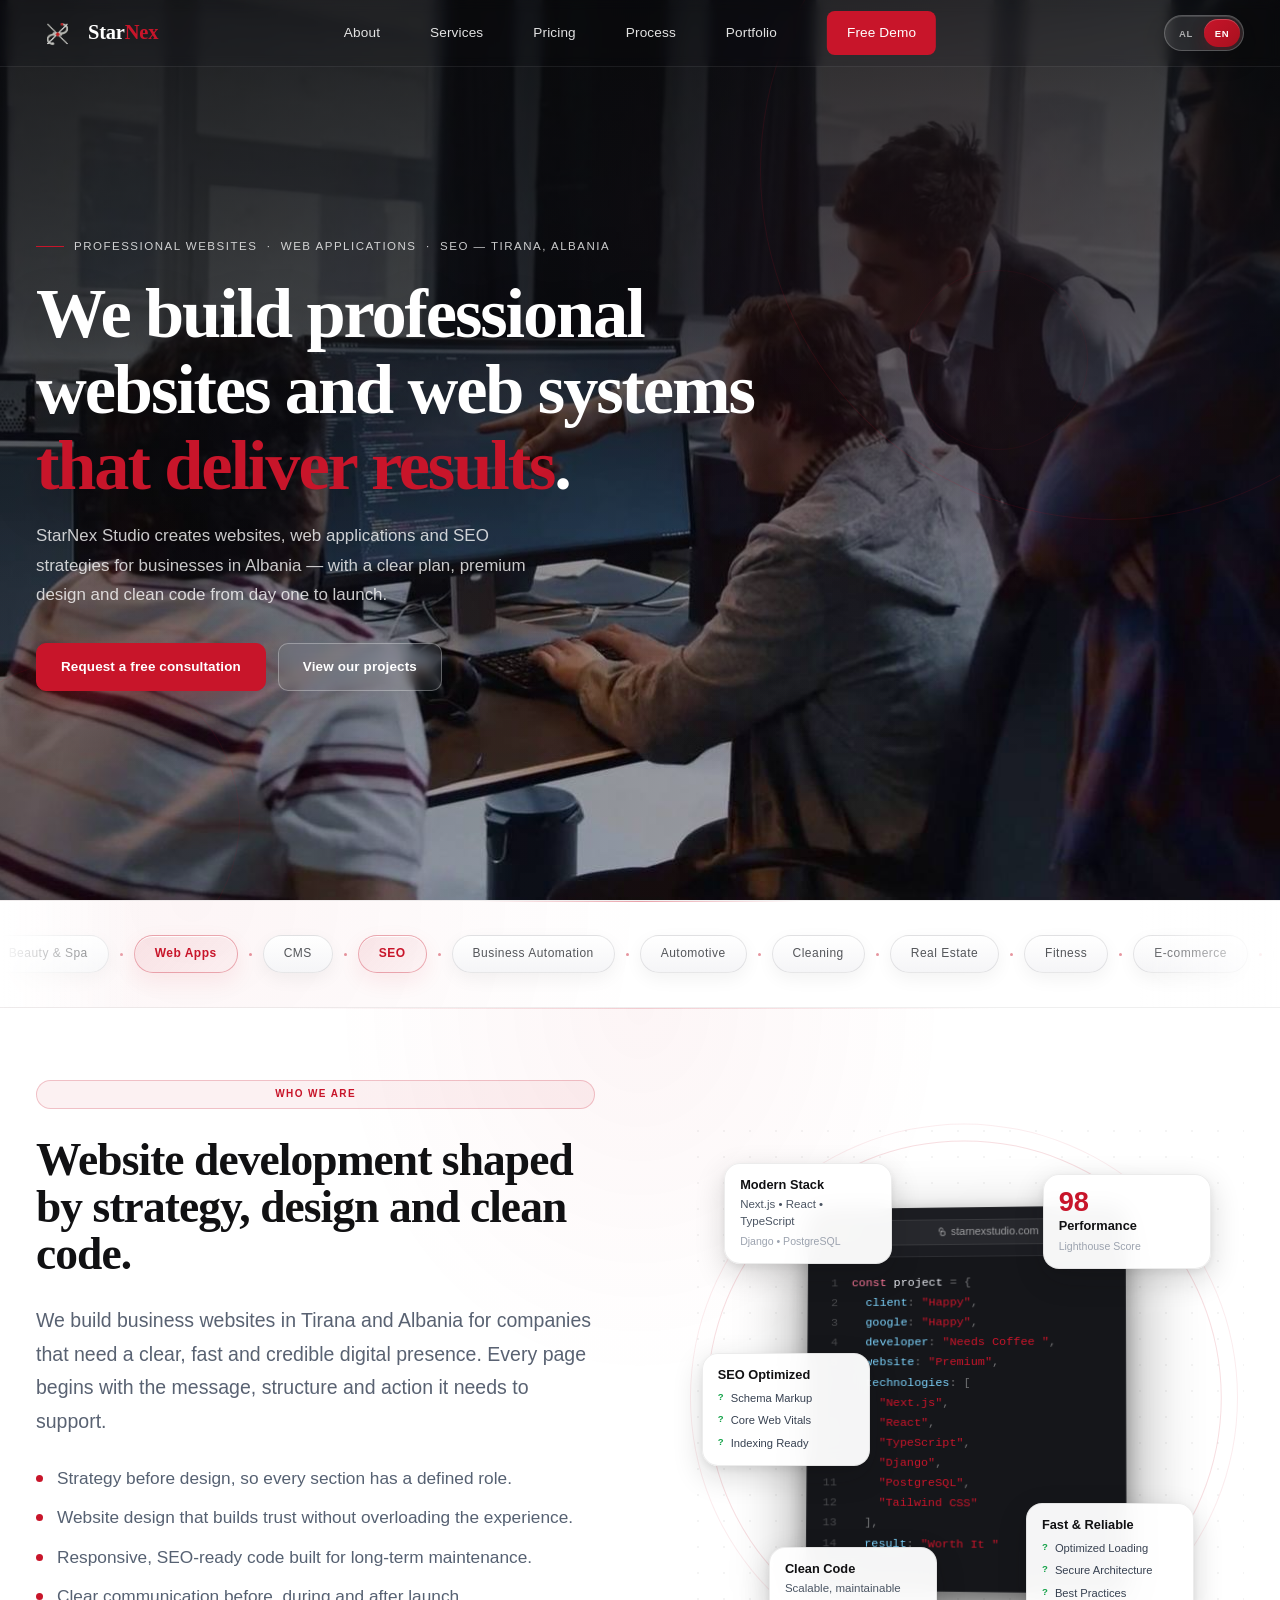
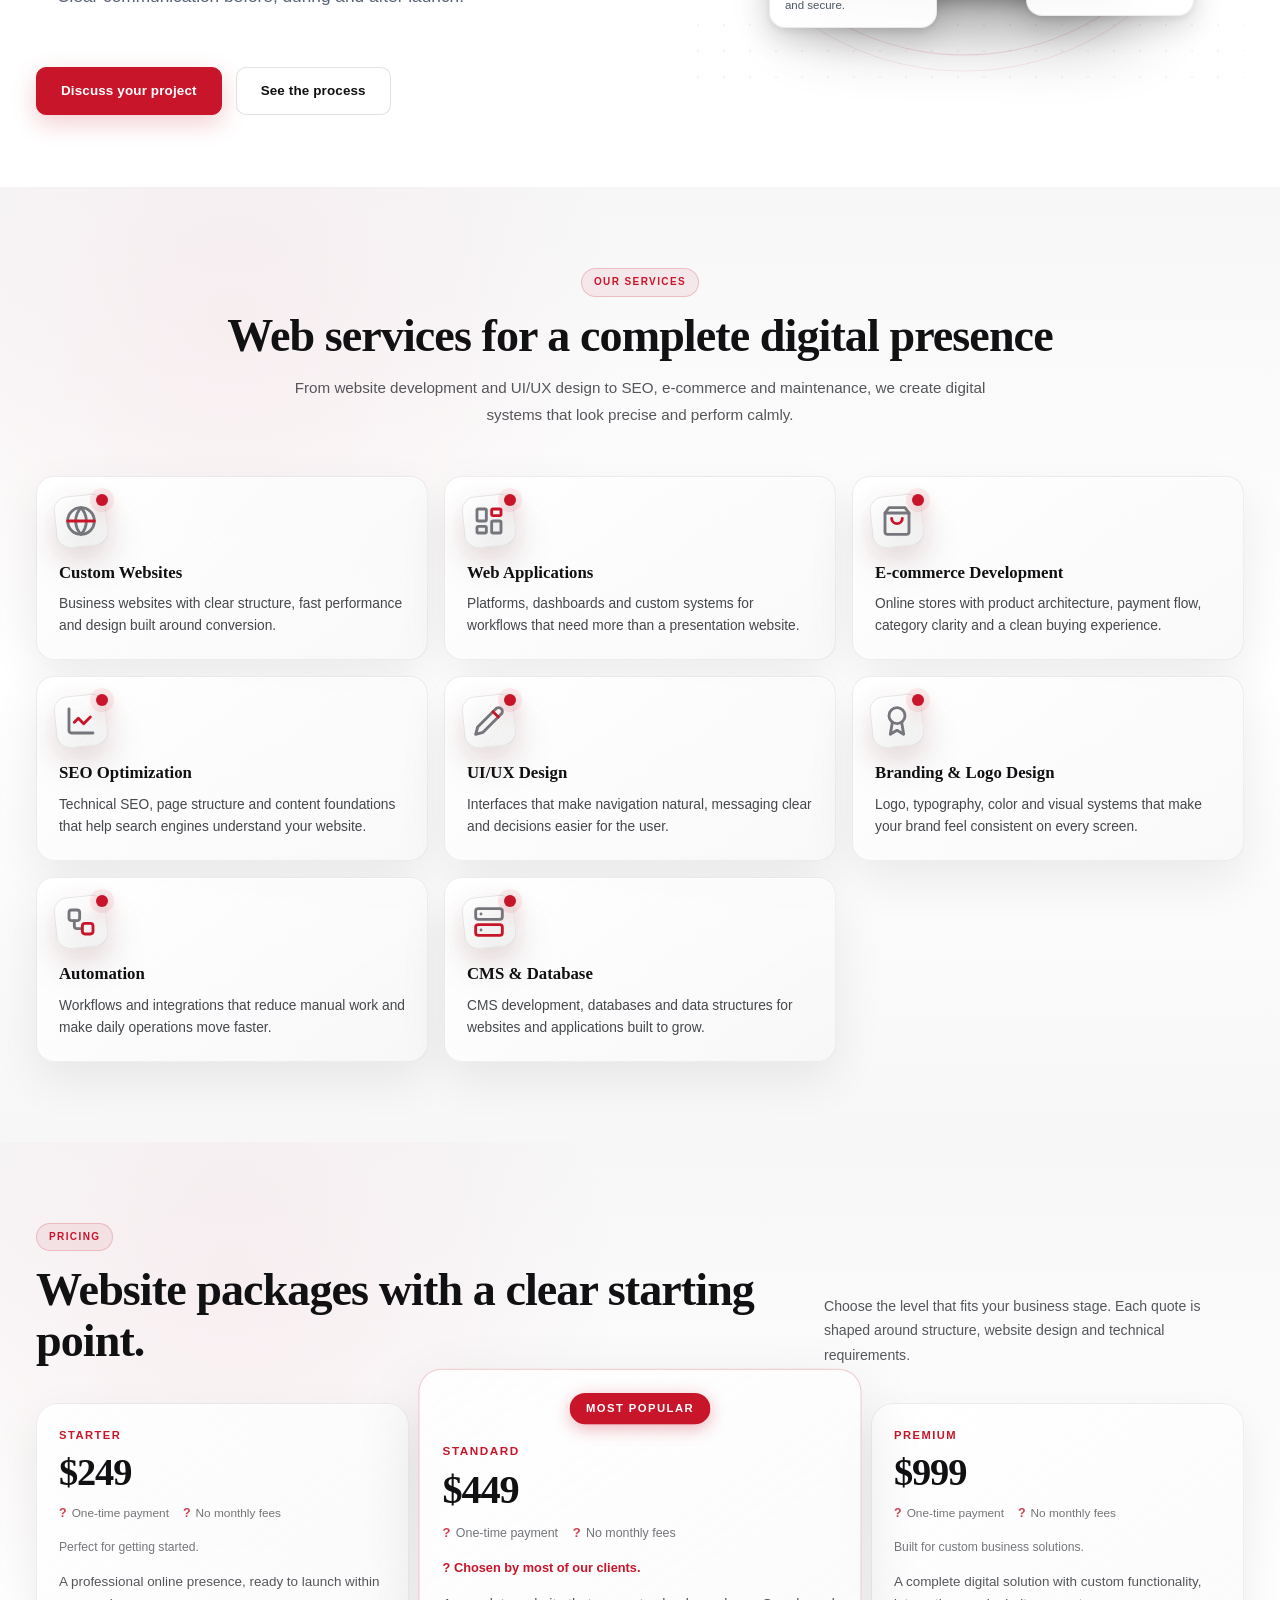
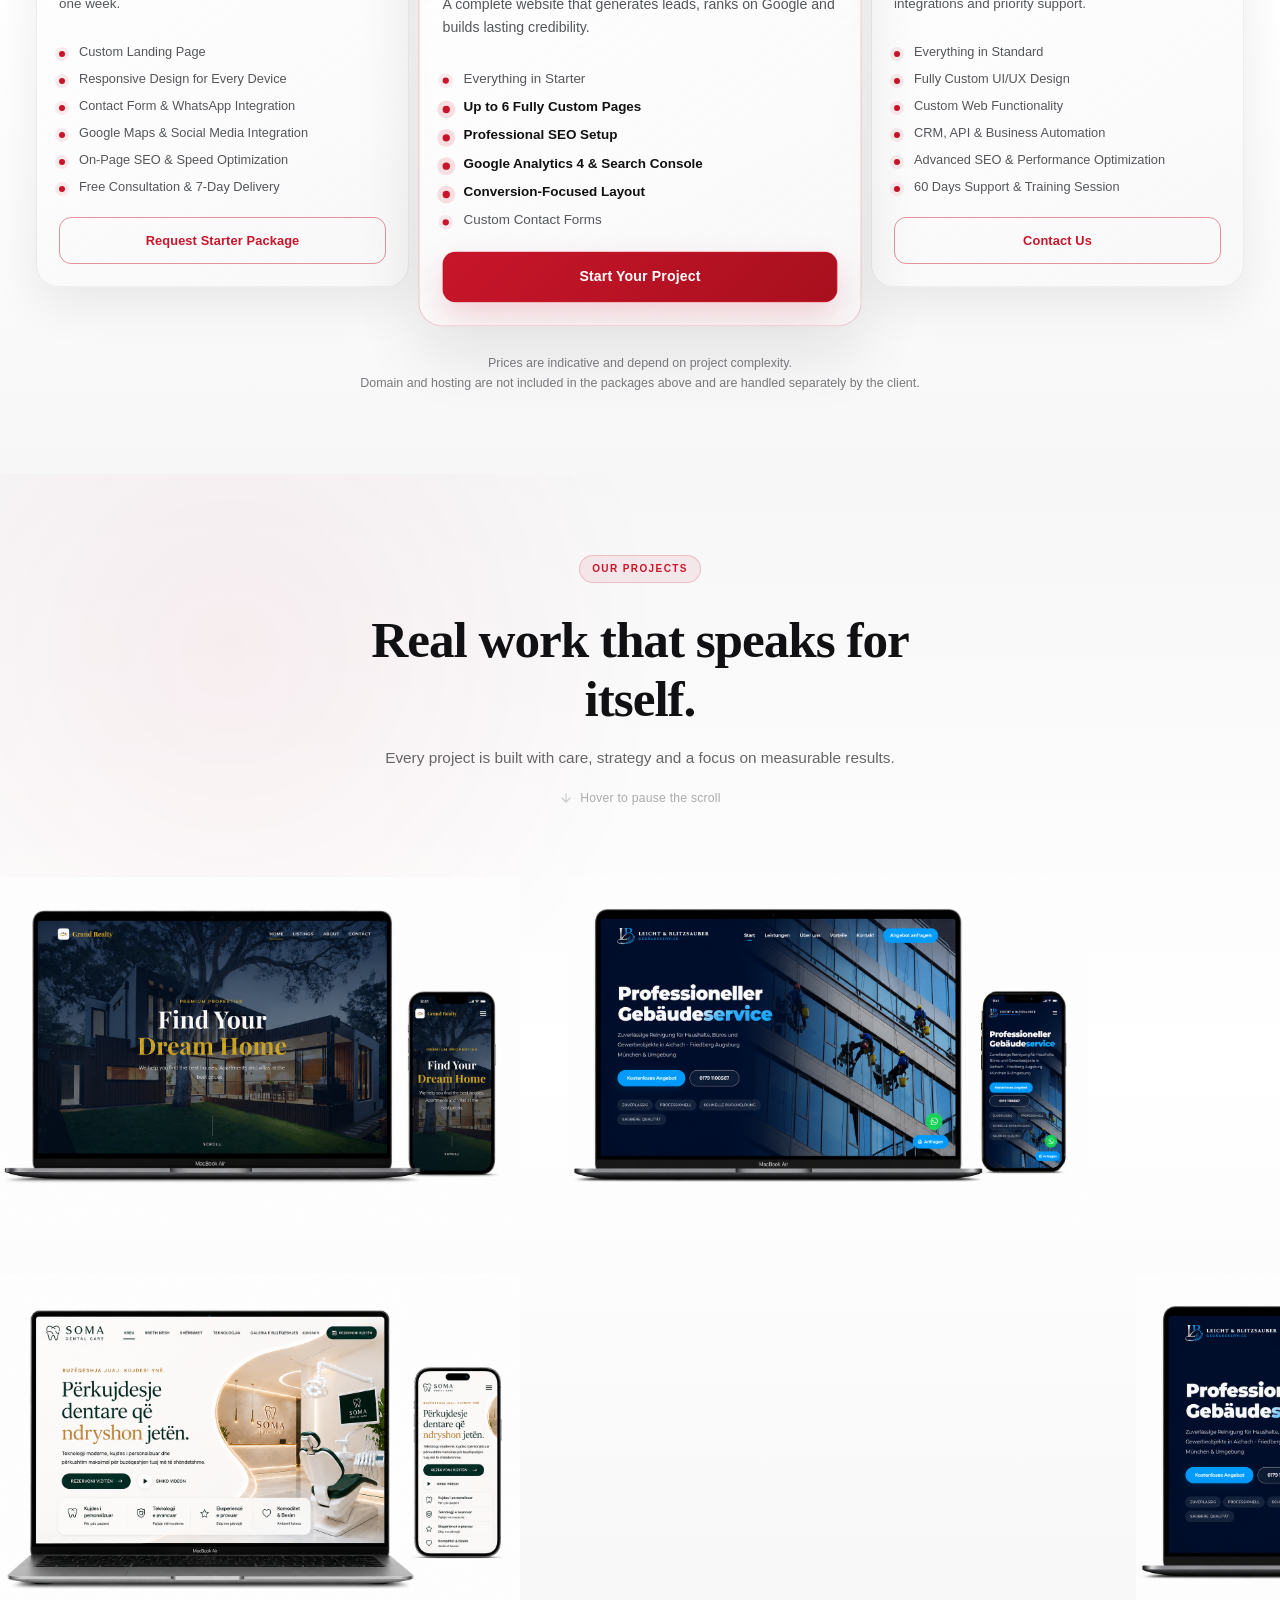
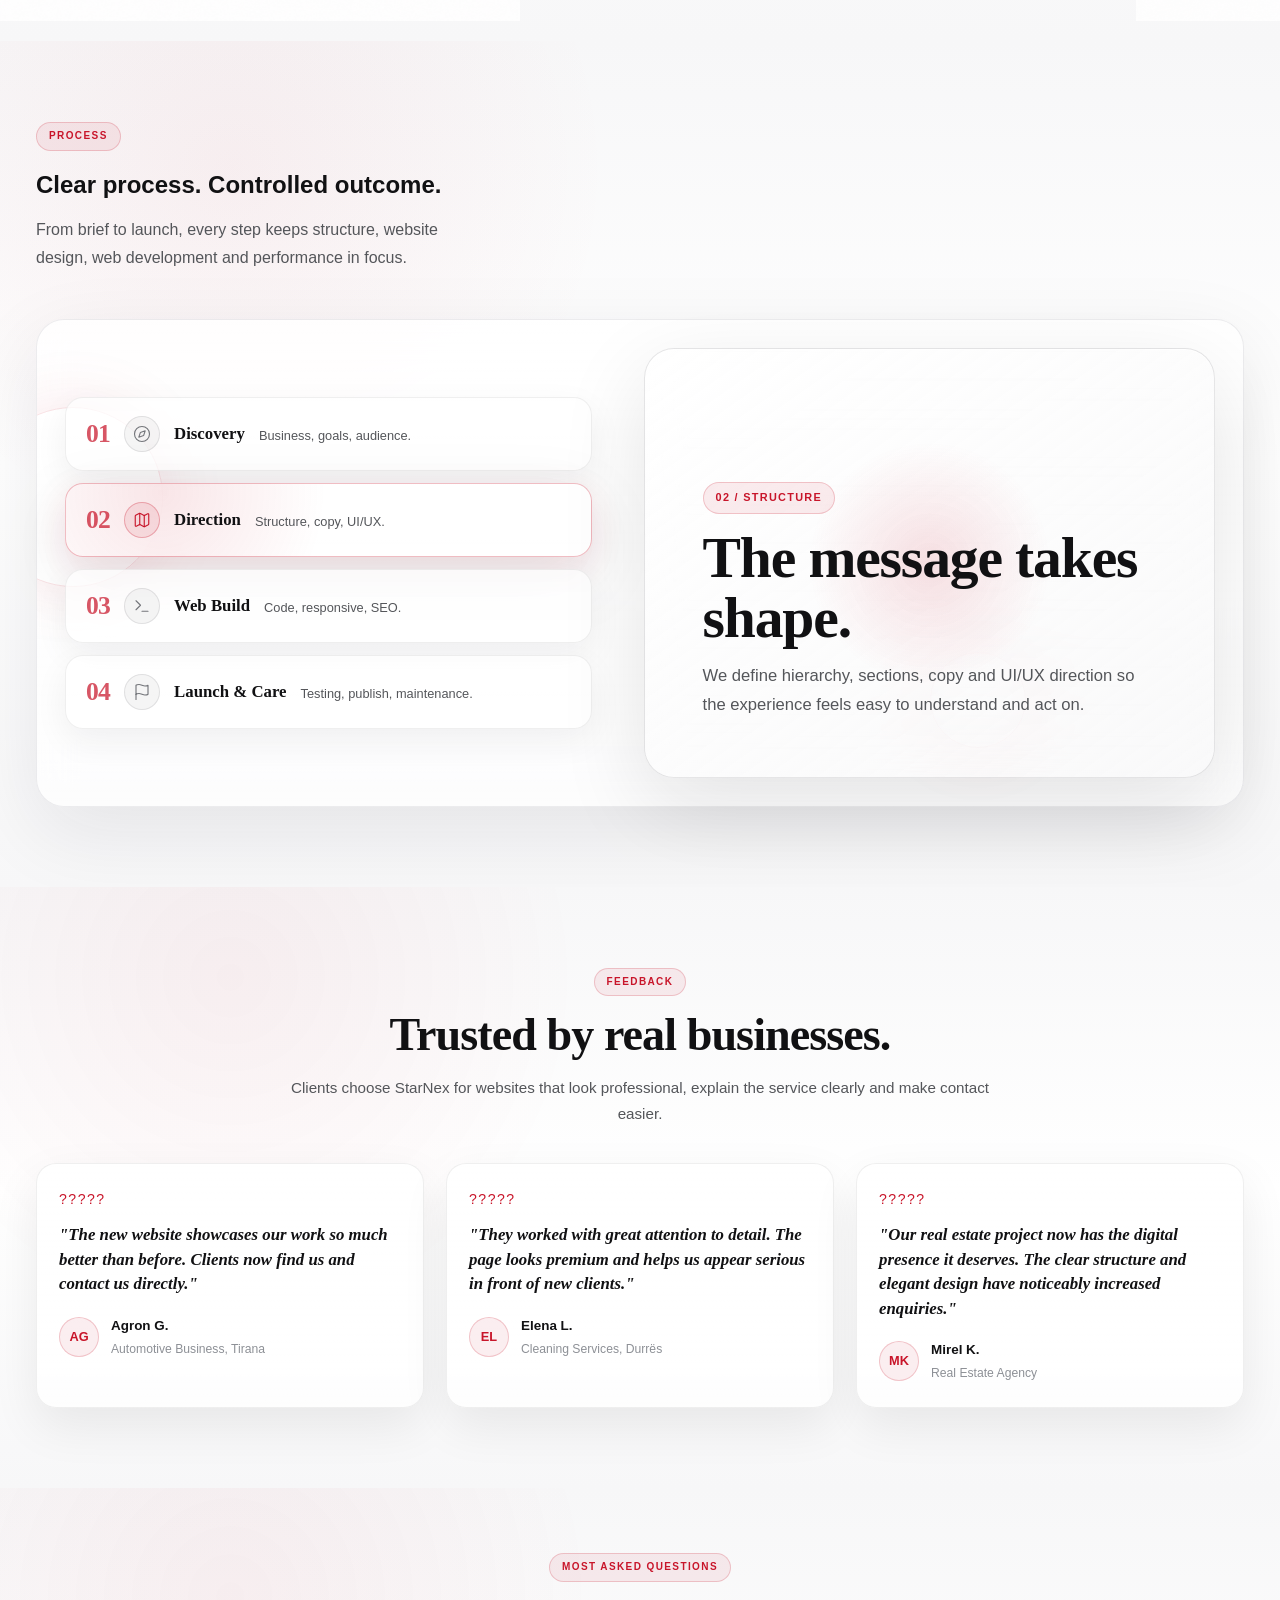
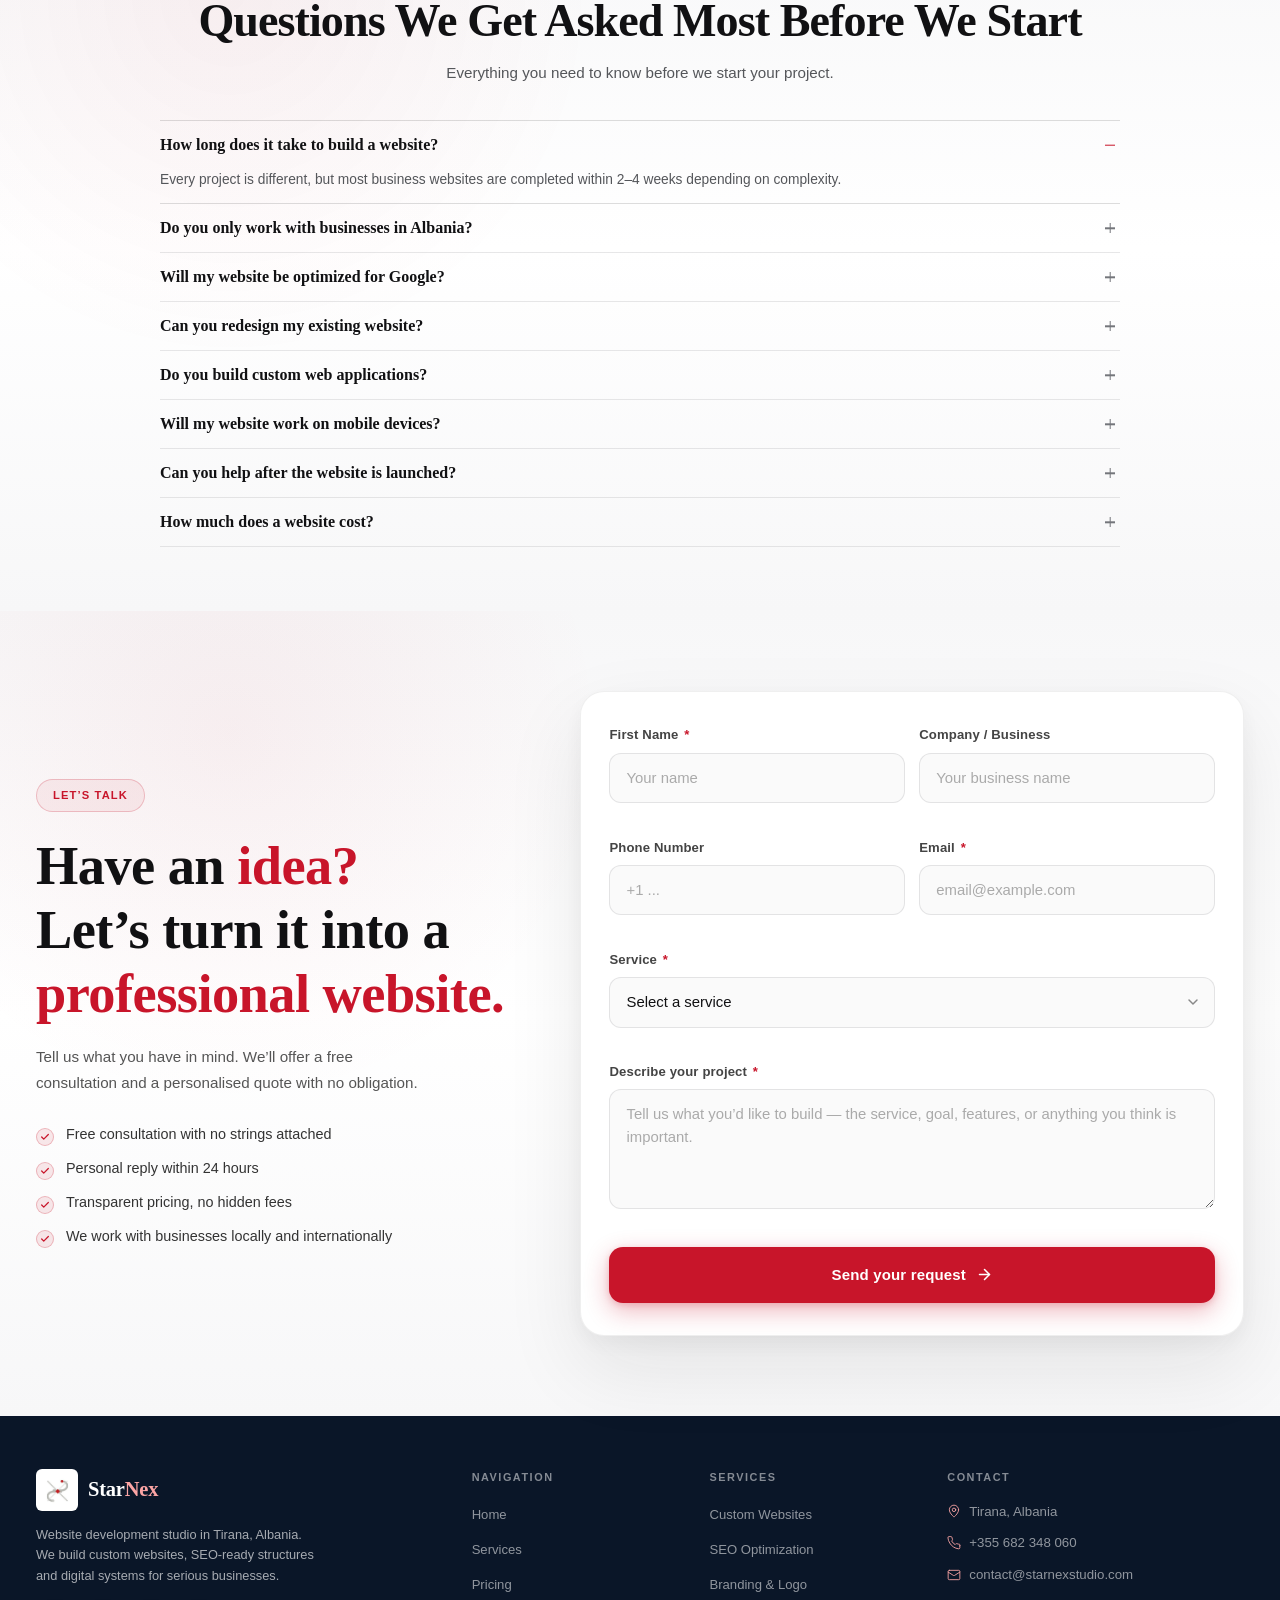
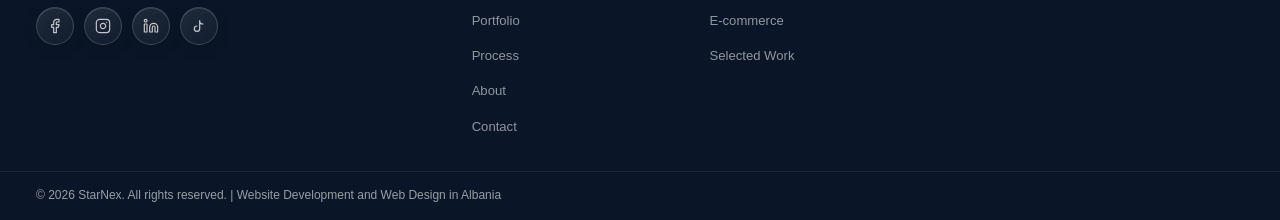
==== commit 58c2776d: "fixed title" ====
--- a/en/index.html
+++ b/en/index.html
@@ -16,7 +16,7 @@
   />
   <meta name="robots" content="index, follow" />
   <meta name="author" content="StarNex" />
-  <meta http-equiv="Content-Security-Policy" content="default-src 'self'; script-src 'self' https://www.googletagmanager.com 'sha256-z6QEbMMtlU28hNmG1YfYEM1Rpfk4g5zyPiu+3SBxj7A=' 'sha256-l2pZAFJQkgPtF5p0mte7dEpOMqZ85xxfG3Ssn5alvnM='; style-src 'self' 'unsafe-inline' https://fonts.googleapis.com; font-src 'self' https://fonts.gstatic.com; img-src 'self' data: https://*.google-analytics.com https://*.googletagmanager.com; media-src 'self'; connect-src 'self' https://*.google-analytics.com https://*.analytics.google.com https://*.googletagmanager.com; object-src 'none'; base-uri 'self'; form-action 'self' https://wa.me; frame-ancestors 'none';" />
+  <meta http-equiv="Content-Security-Policy" content="default-src 'self'; script-src 'self' https://www.googletagmanager.com 'sha256-Fy7ZNsGGtlZMJxYx3WEovokOEiaPLjX3tMD/ZcjppgQ=' 'sha256-+yvvQfRTSSdANebX9tXe2bBqcjfjG1Nfu4x8RkUR+4w=' 'sha256-nqaX6rKpDdhgTBXlDemGPV7E7aPKKsugXcufrgf3ZBc=' 'sha256-l2pZAFJQkgPtF5p0mte7dEpOMqZ85xxfG3Ssn5alvnM='; style-src 'self' 'unsafe-inline' https://fonts.googleapis.com; font-src 'self' https://fonts.gstatic.com; img-src 'self' data: https://*.google-analytics.com https://*.googletagmanager.com; media-src 'self'; connect-src 'self' https://*.google-analytics.com https://*.analytics.google.com https://*.googletagmanager.com; object-src 'none'; base-uri 'self'; form-action 'self' https://wa.me; frame-ancestors 'none';" />
 
   <link rel="canonical" href="https://starnexstudio.com/en/" />
   <link rel="alternate" hreflang="sq" href="https://starnexstudio.com/" />
@@ -81,8 +81,17 @@
   <script type="application/ld+json">
   {
     "@context": "https://schema.org",
+    "@type": "WebSite",
+    "name": "StarNex Studio",
+    "alternateName": "StarNex",
+    "url": "https://starnexstudio.com/"
+  }
+  </script>
+  <script type="application/ld+json">
+  {
+    "@context": "https://schema.org",
     "@type": "ProfessionalService",
-    "name": "StarNex",
+    "name": "StarNex Studio",
     "image": "https://starnexstudio.com/images/nobg_favicon.png",
     "url": "https://starnexstudio.com/en/",
     "telephone": "+355 682 348 060",
@@ -113,7 +122,7 @@
       "https://www.instagram.com/starnex_studio",
       "https://www.tiktok.com/@starnex_studio"
     ],
-    "description": "StarNex is a web development and SEO agency based in Tirana, Albania.",
+    "description": "StarNex Studio is a web development and SEO agency based in Tirana, Albania.",
     "priceRange": "$$"
   }
   </script>
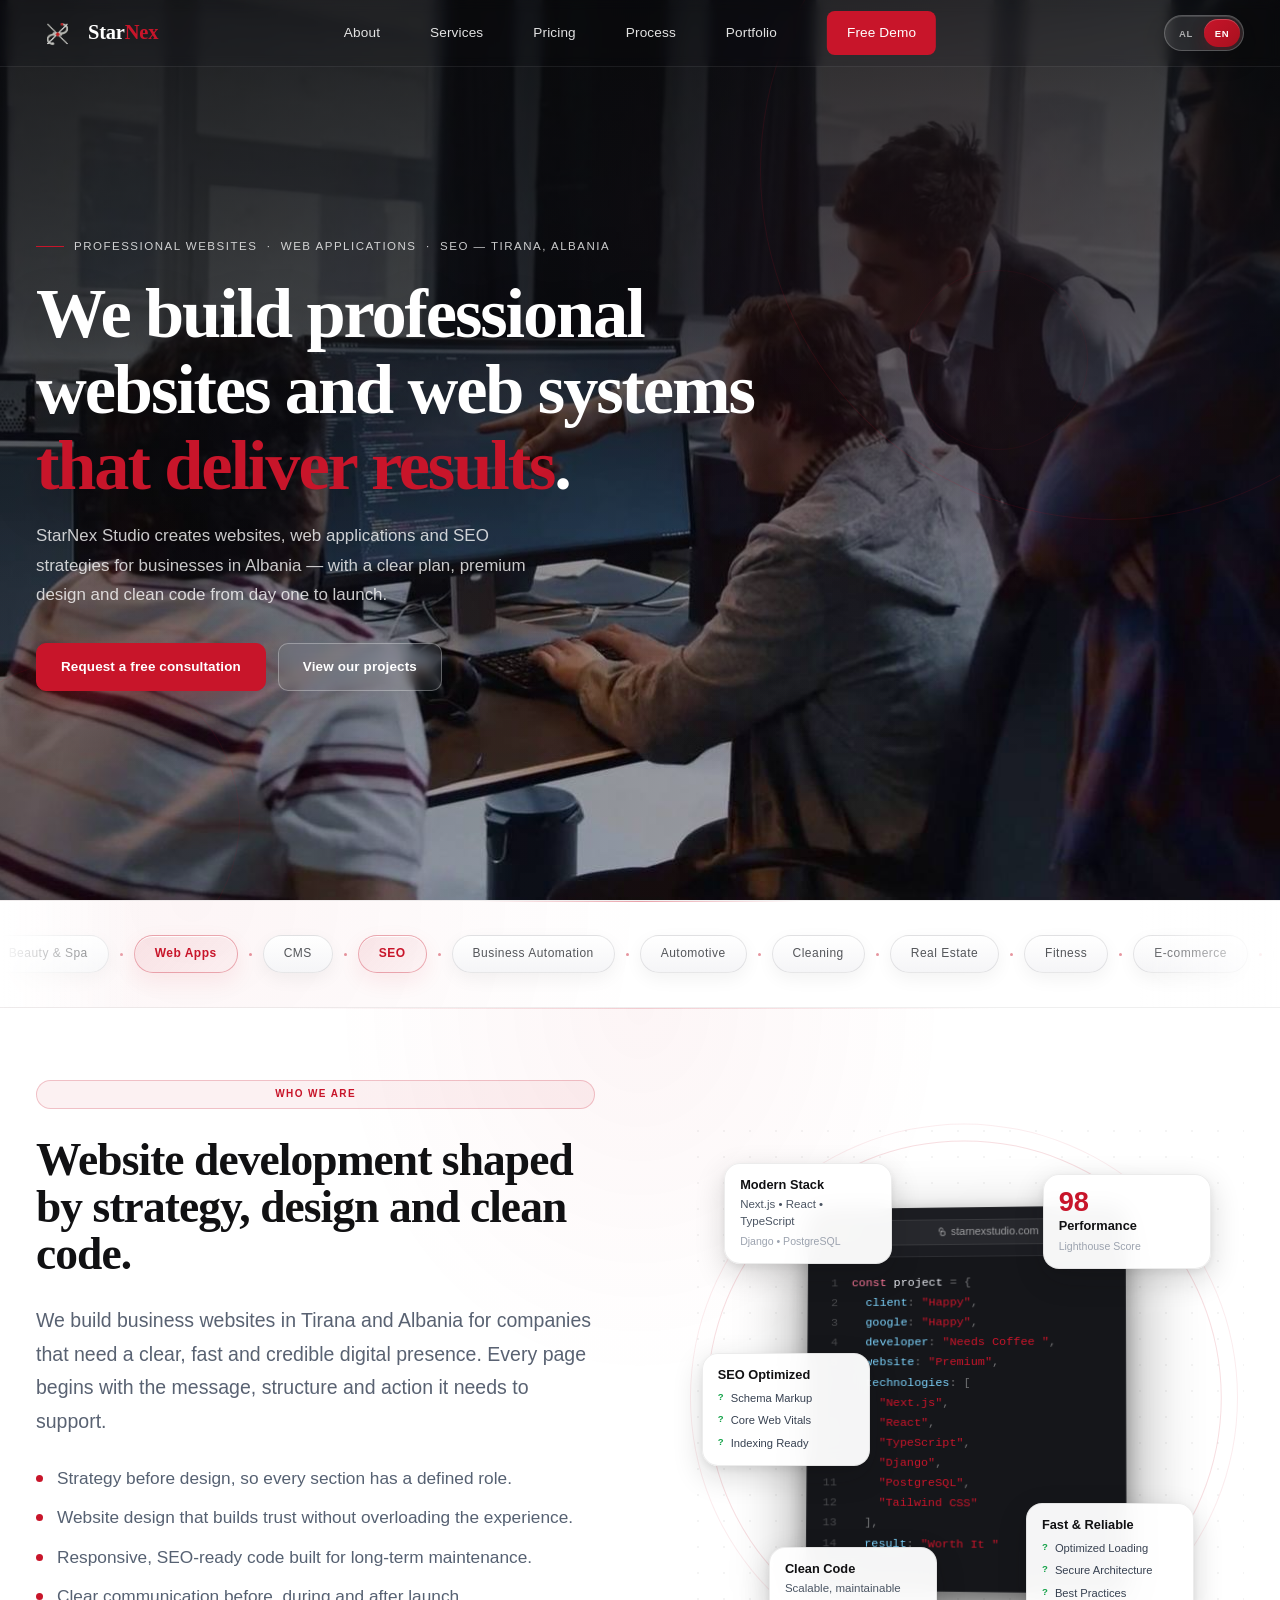
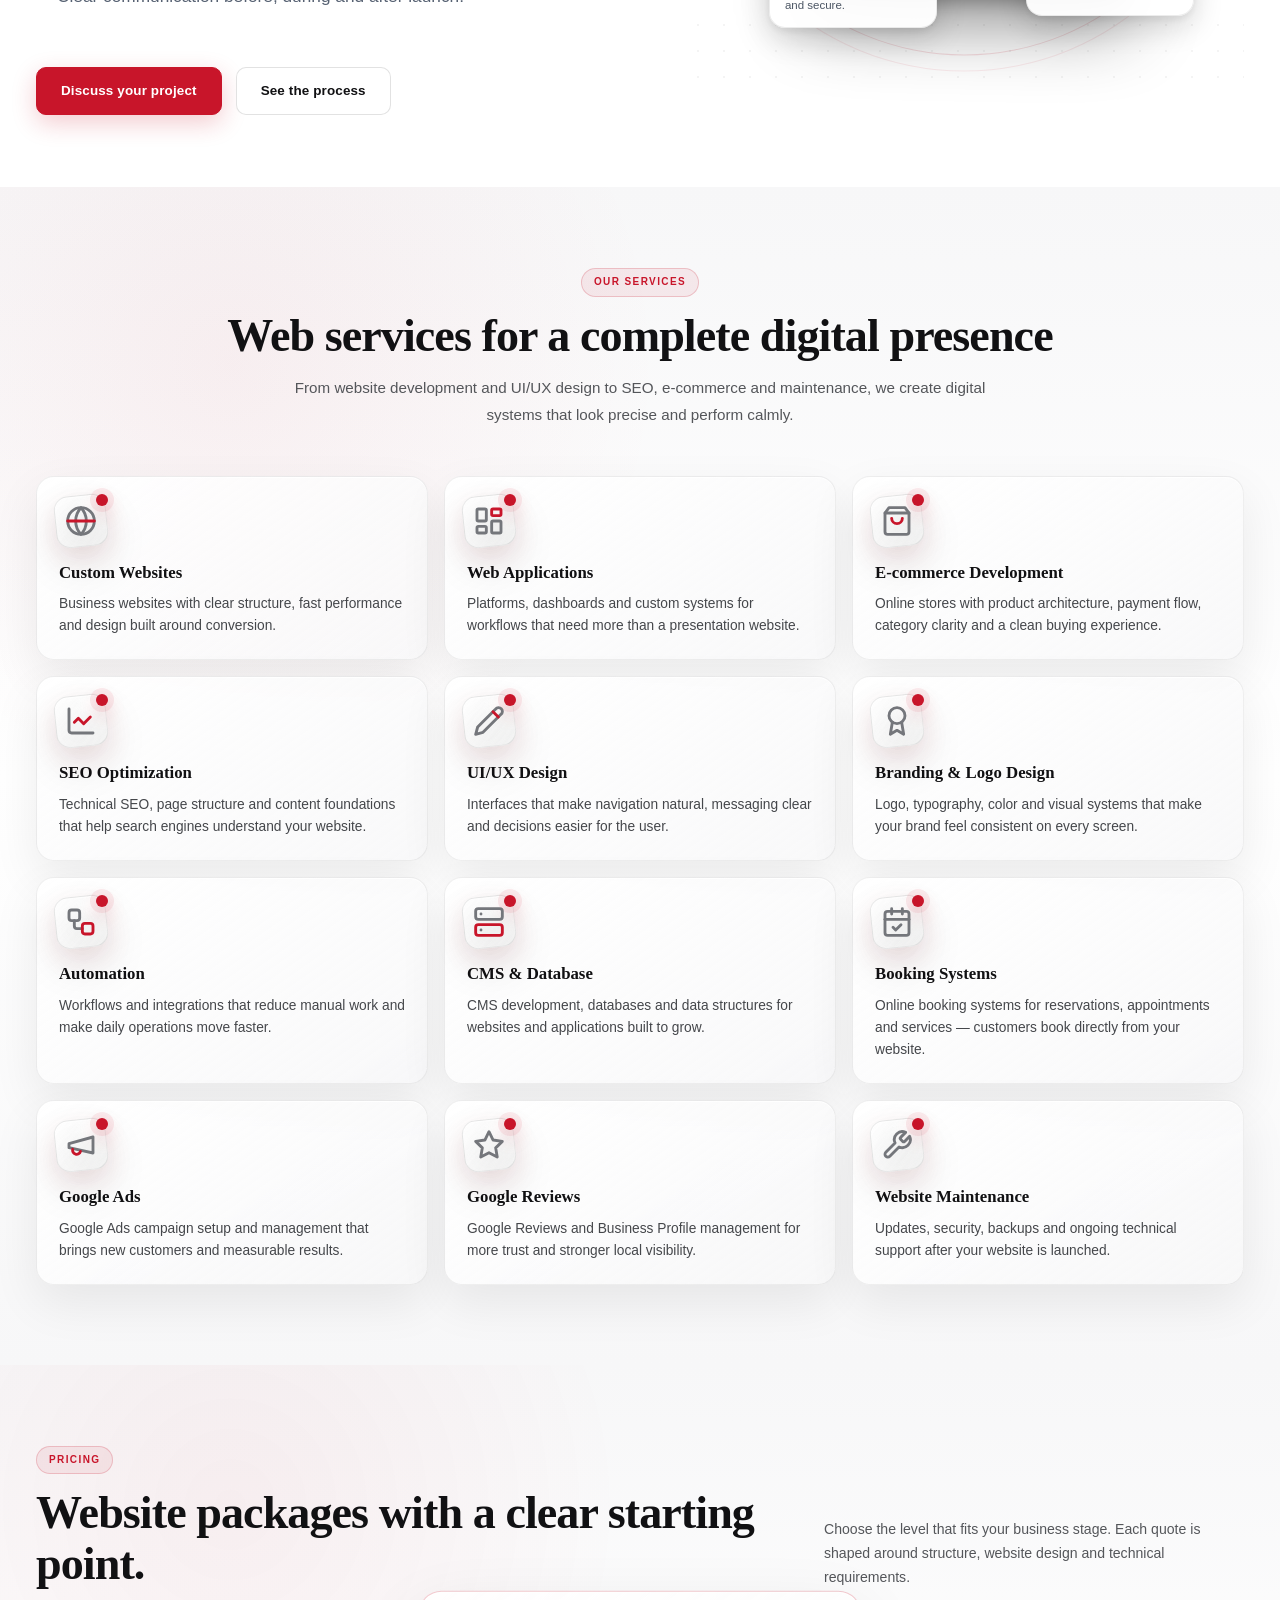
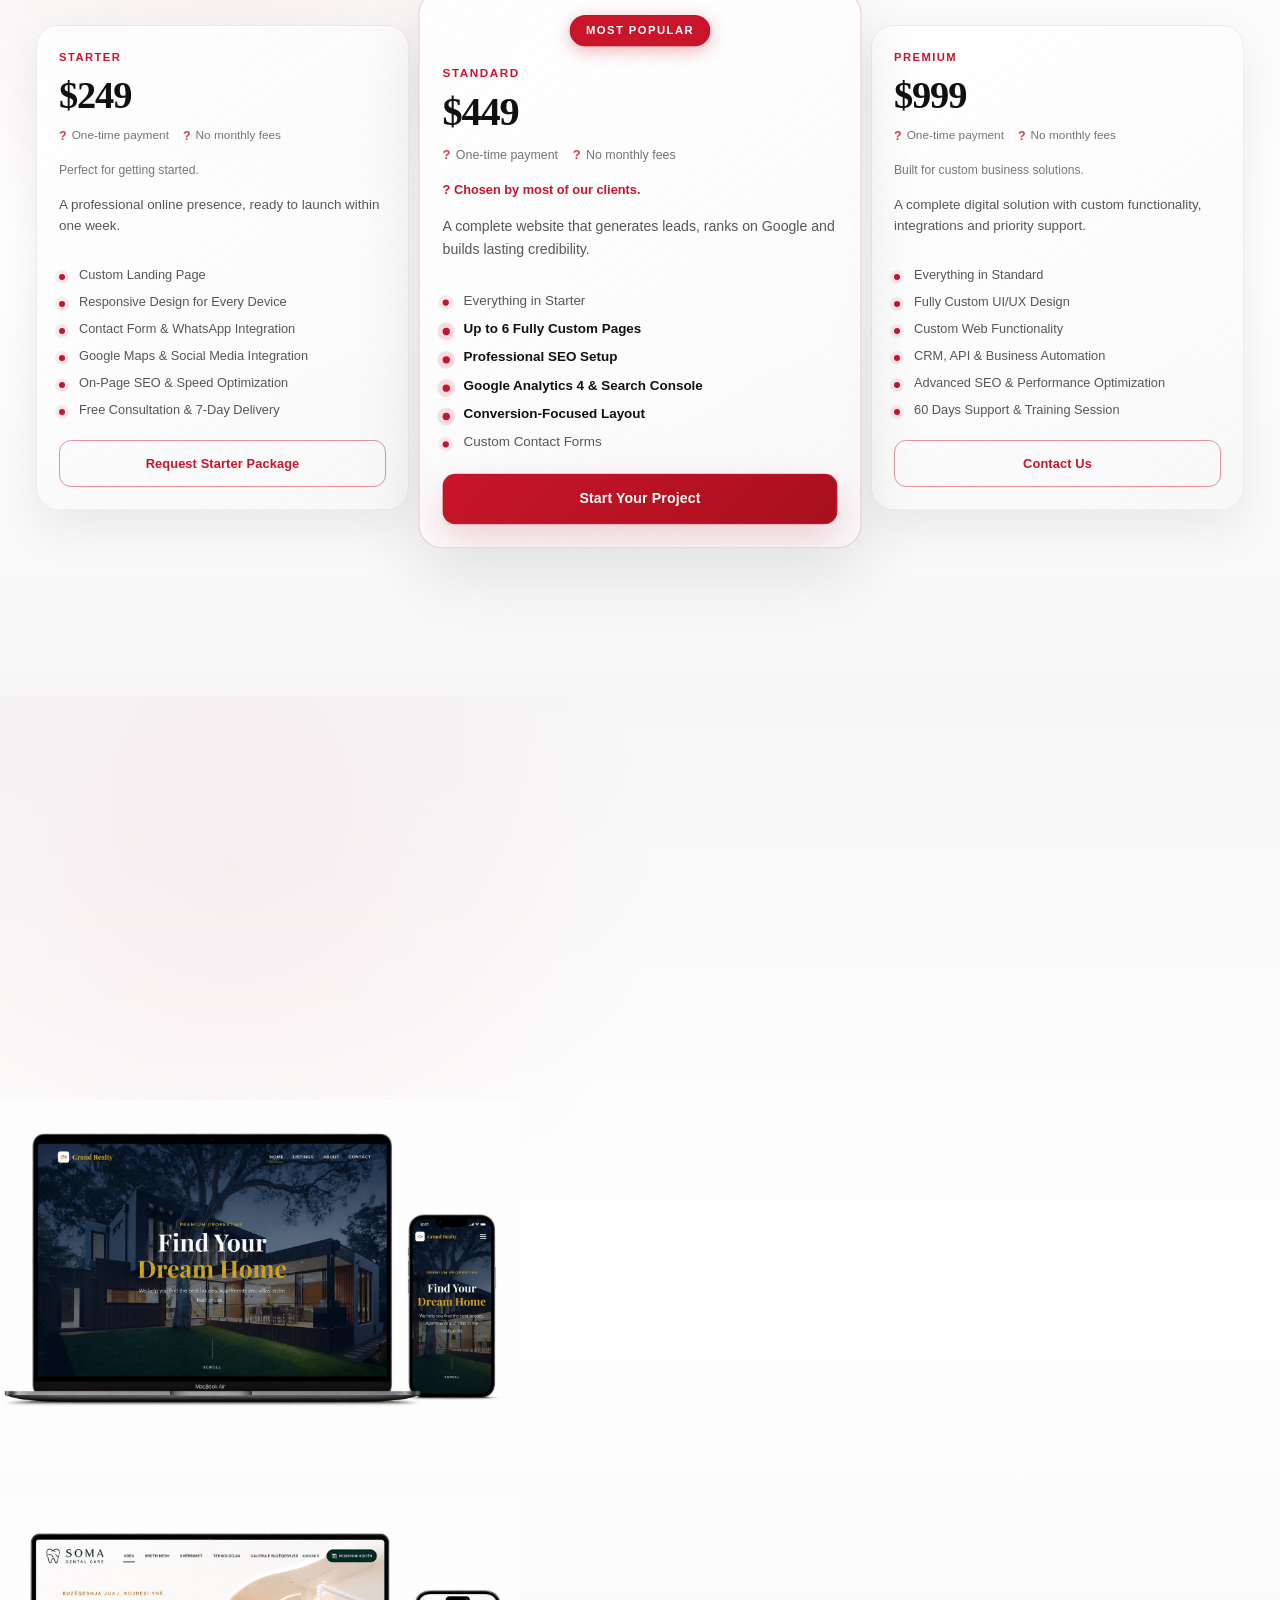
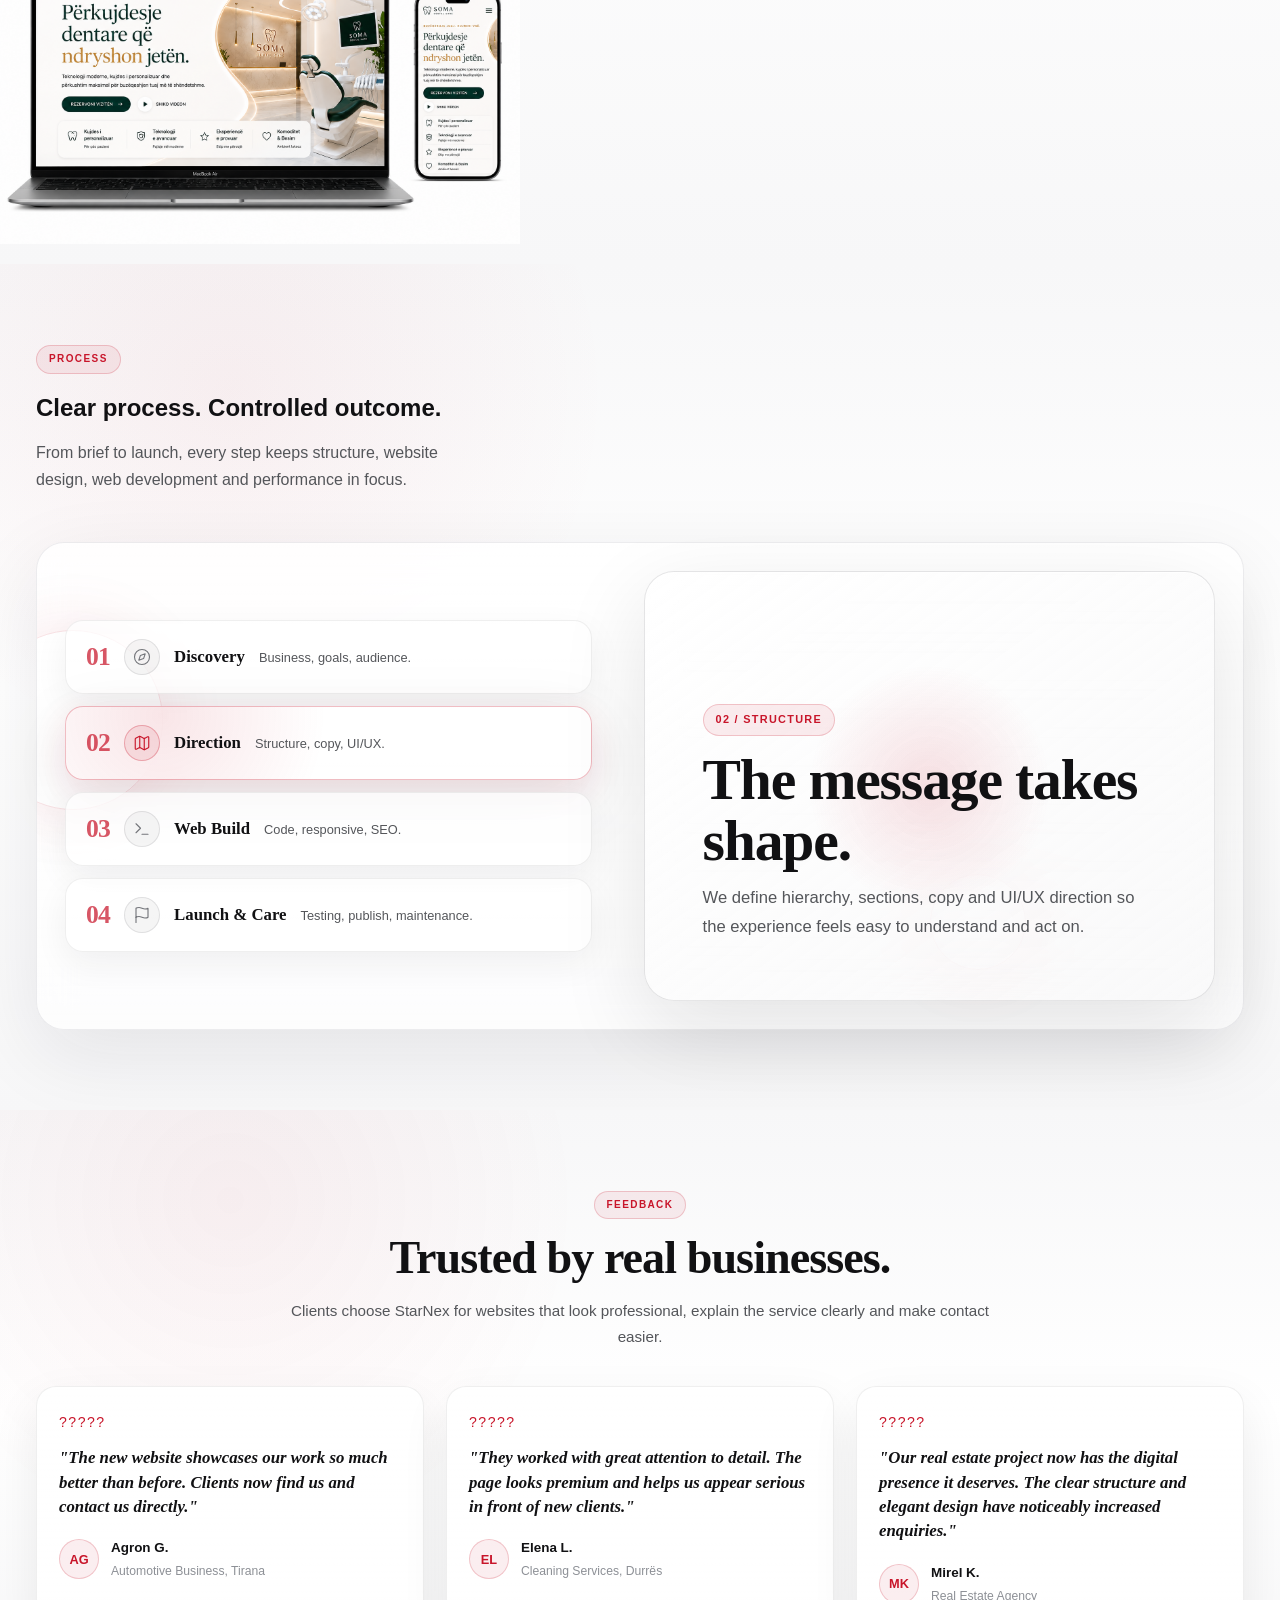
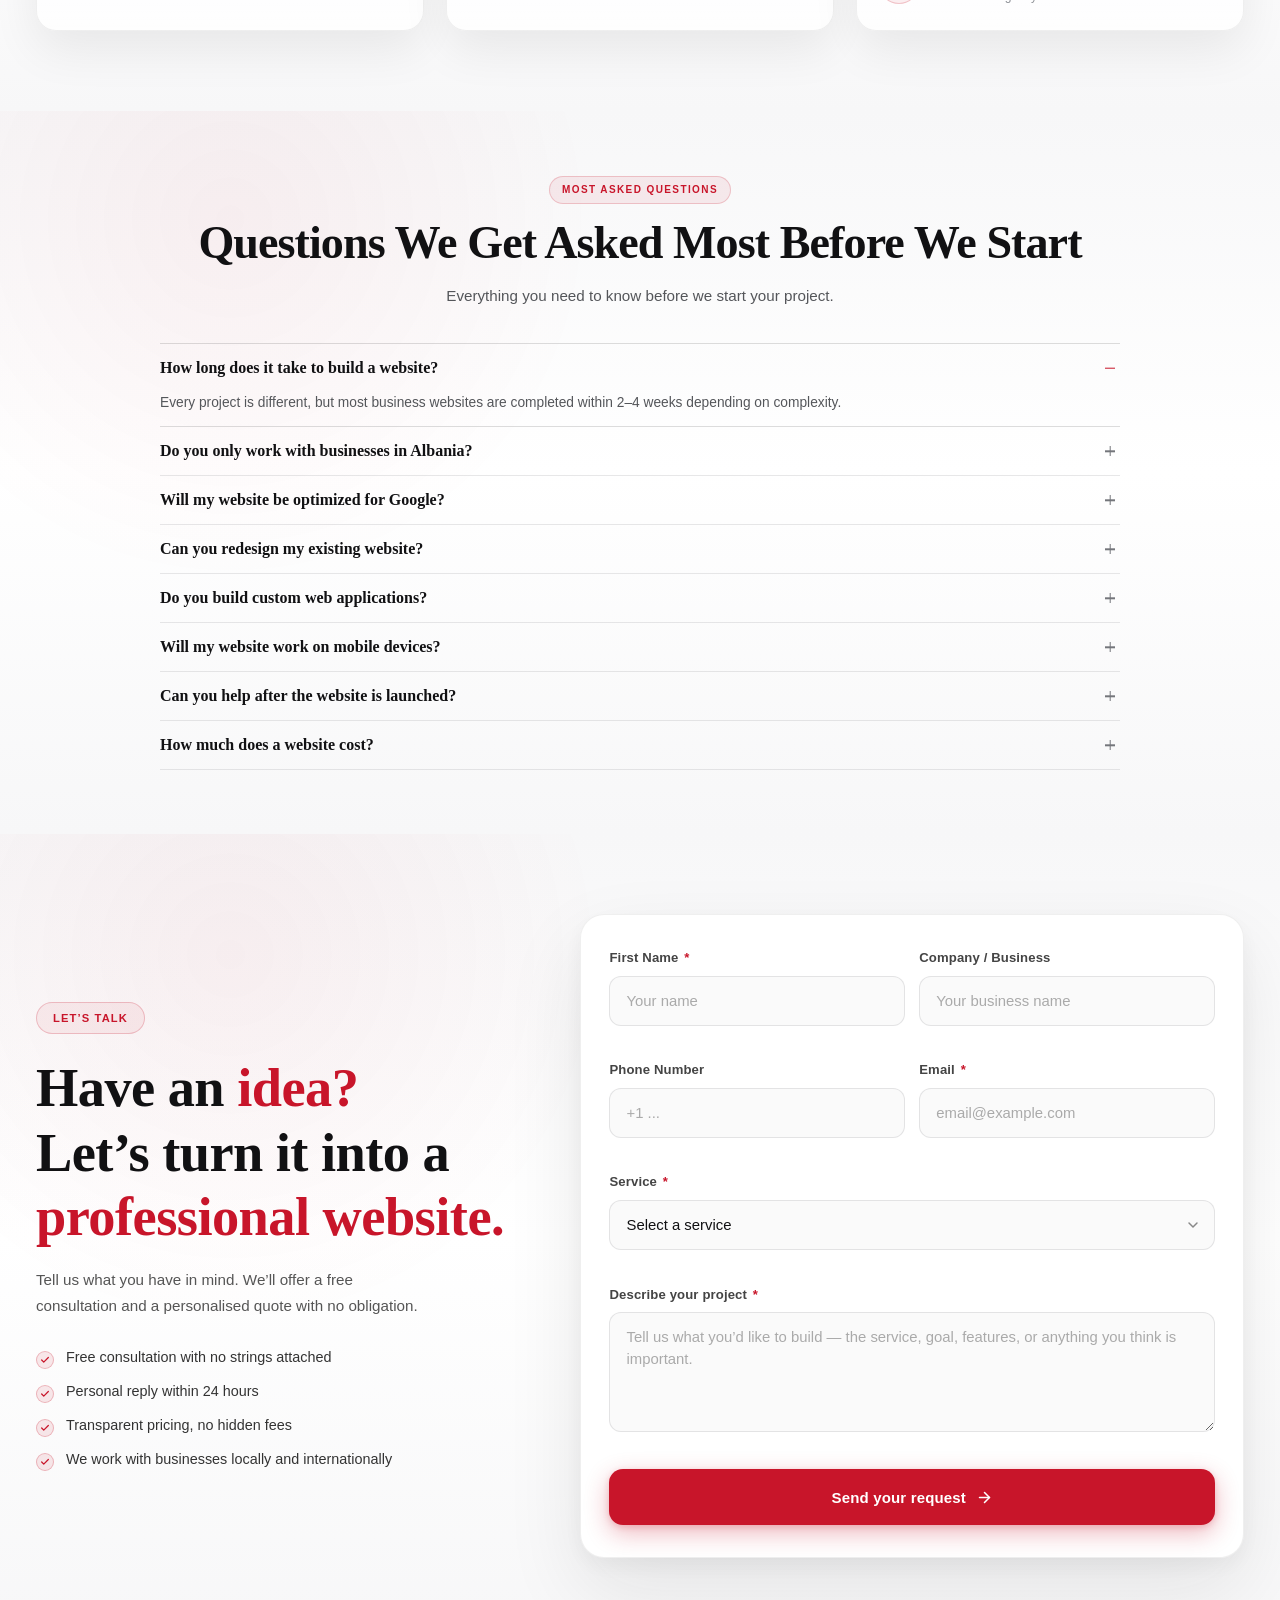
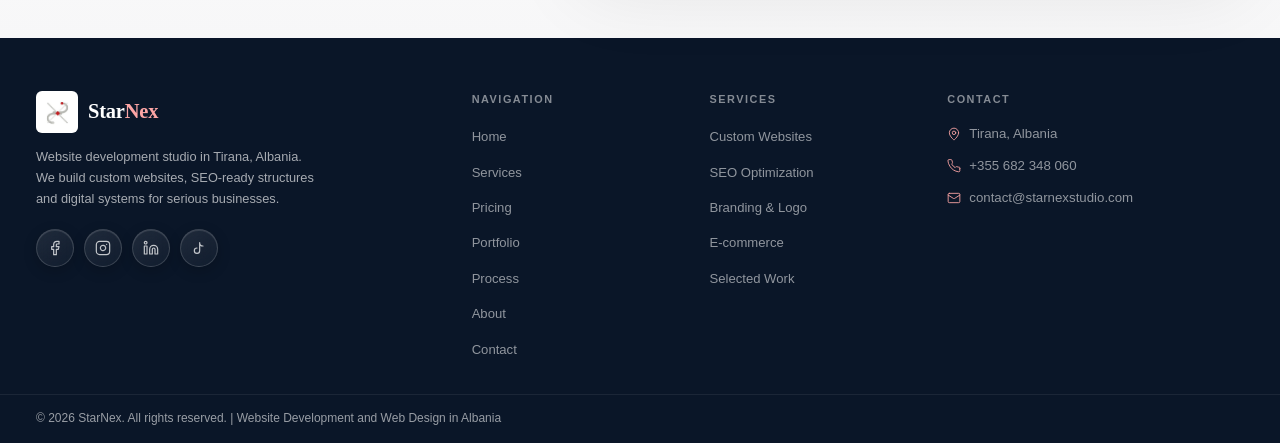
==== commit 7a28b925: "fixed title" ====
--- a/en/index.html
+++ b/en/index.html
@@ -4,19 +4,18 @@
   <meta charset="UTF-8" />
   <meta name="viewport" content="width=device-width, initial-scale=1.0" />
 
-  <title>StarNex Studio | Web Development, SEO & Digital Solutions for Businesses</title>
+  <title>StarNex Studio | Websites, SEO, Booking Systems and Google Ads</title>
 
   <meta
     name="description"
-    content="StarNex Studio provides website development, web design, custom websites, e-commerce development and SEO optimization for businesses in Tirana and Albania."
+    content="StarNex Studio provides website development, CMS solutions, booking systems, Google Ads management, Google Reviews management and SEO optimization for businesses in Tirana and Albania."
   />
   <meta
     name="keywords"
-    content="web development Albania, web design Albania, SEO agency Albania, website development Tirana, digital agency Albania, e-commerce Albania, business automation Albania"
+    content="web development Albania, web design Albania, SEO agency Albania, website development Tirana, digital agency Albania, e-commerce Albania, CMS Albania, booking system development, Google Ads management Albania, Google Reviews management, business automation Albania"
   />
   <meta name="robots" content="index, follow" />
-  <meta name="author" content="StarNex" />
-  <meta http-equiv="Content-Security-Policy" content="default-src 'self'; script-src 'self' https://www.googletagmanager.com 'sha256-Fy7ZNsGGtlZMJxYx3WEovokOEiaPLjX3tMD/ZcjppgQ=' 'sha256-+yvvQfRTSSdANebX9tXe2bBqcjfjG1Nfu4x8RkUR+4w=' 'sha256-nqaX6rKpDdhgTBXlDemGPV7E7aPKKsugXcufrgf3ZBc=' 'sha256-l2pZAFJQkgPtF5p0mte7dEpOMqZ85xxfG3Ssn5alvnM='; style-src 'self' 'unsafe-inline' https://fonts.googleapis.com; font-src 'self' https://fonts.gstatic.com; img-src 'self' data: https://*.google-analytics.com https://*.googletagmanager.com; media-src 'self'; connect-src 'self' https://*.google-analytics.com https://*.analytics.google.com https://*.googletagmanager.com; object-src 'none'; base-uri 'self'; form-action 'self' https://wa.me; frame-ancestors 'none';" />
+  <meta name="author" content="StarNex Studio" />
 
   <link rel="canonical" href="https://starnexstudio.com/en/" />
   <link rel="alternate" hreflang="sq" href="https://starnexstudio.com/" />
@@ -24,20 +23,20 @@
   <link rel="alternate" hreflang="x-default" href="https://starnexstudio.com/" />
 
 
-  <link rel="icon" href="../images/nobg_favicon.png" type="image/png" />
-  <link rel="icon" href="../images/favicon-32x32.png" type="image/png" sizes="32x32" />
-  <link rel="icon" href="../images/favicon-16x16.png" type="image/png" sizes="16x16" />
-  <link rel="apple-touch-icon" href="../images/apple-touch-icon.png" sizes="180x180" />
+  <link rel="icon" href="/images/nobg_favicon.png" type="image/png" />
+  <link rel="icon" href="/images/favicon-32x32.png" type="image/png" sizes="32x32" />
+  <link rel="icon" href="/images/favicon-16x16.png" type="image/png" sizes="16x16" />
+  <link rel="apple-touch-icon" href="/images/apple-touch-icon.png" sizes="180x180" />
   <link rel="manifest" href="/site.webmanifest" />
   <meta name="theme-color" content="#C8152A" />
 
   <!-- Open Graph -->
   <meta property="og:type" content="website" />
   <meta property="og:url" content="https://starnexstudio.com/en/" />
-  <meta property="og:title" content="StarNex | Website Development and SEO in Tirana" />
+  <meta property="og:title" content="StarNex Studio | Websites, SEO, Booking Systems and Google Ads" />
   <meta
     property="og:description"
-    content="Custom websites, web applications, e-commerce development and SEO optimization for businesses in Tirana, Albania and beyond."
+    content="Custom websites, CMS solutions, booking systems, Google Ads, Google Reviews management and SEO optimization for businesses in Tirana, Albania and beyond."
   />
   <meta property="og:image" content="https://starnexstudio.com/images/og-image.jpg" />
   <meta property="og:image:width" content="1200" />
@@ -45,15 +44,15 @@
   <meta property="og:image:type" content="image/jpeg" />
   <meta property="og:locale" content="en_US" />
   <meta property="og:locale:alternate" content="sq_AL" />
-  <meta property="og:site_name" content="StarNex" />
+  <meta property="og:site_name" content="StarNex Studio" />
 
   <!-- Twitter Card -->
   <meta name="twitter:card" content="summary_large_image" />
   <meta name="twitter:site" content="@starnex_al" />
-  <meta name="twitter:title" content="StarNex | Website Development and SEO in Tirana" />
+  <meta name="twitter:title" content="StarNex Studio | Websites, SEO, Booking Systems and Google Ads" />
   <meta
     name="twitter:description"
-    content="Website development, web design, custom websites and SEO optimization for businesses in Tirana, Albania."
+    content="Website development, CMS, booking systems, Google Ads, Google Reviews and SEO for businesses in Tirana, Albania."
   />
   <meta name="twitter:image" content="https://starnexstudio.com/images/og-image.jpg" />
 
@@ -81,49 +80,120 @@
   <script type="application/ld+json">
   {
     "@context": "https://schema.org",
-    "@type": "WebSite",
-    "name": "StarNex Studio",
-    "alternateName": "StarNex",
-    "url": "https://starnexstudio.com/"
-  }
-  </script>
-  <script type="application/ld+json">
-  {
-    "@context": "https://schema.org",
-    "@type": "ProfessionalService",
-    "name": "StarNex Studio",
-    "image": "https://starnexstudio.com/images/nobg_favicon.png",
-    "url": "https://starnexstudio.com/en/",
-    "telephone": "+355 682 348 060",
-    "email": "contact@starnexstudio.com",
-    "address": {
-      "@type": "PostalAddress",
-      "addressLocality": "Tirana",
-      "addressCountry": "AL"
-    },
-    "geo": {
-      "@type": "GeoCoordinates",
-      "latitude": 41.3275,
-      "longitude": 19.8187
-    },
-    "openingHoursSpecification": {
-      "@type": "OpeningHoursSpecification",
-      "dayOfWeek": [
-        "Monday",
-        "Tuesday",
-        "Wednesday",
-        "Thursday",
-        "Friday"
-      ],
-      "opens": "09:00",
-      "closes": "18:00"
-    },
-    "sameAs": [
-      "https://www.instagram.com/starnex_studio",
-      "https://www.tiktok.com/@starnex_studio"
-    ],
-    "description": "StarNex Studio is a web development and SEO agency based in Tirana, Albania.",
-    "priceRange": "$$"
+    "@graph": [
+      {
+        "@type": "WebSite",
+        "@id": "https://starnexstudio.com/#website",
+        "url": "https://starnexstudio.com/",
+        "name": "StarNex Studio",
+        "alternateName": "StarNex",
+        "publisher": {
+          "@id": "https://starnexstudio.com/#organization"
+        },
+        "inLanguage": "en-US"
+      },
+      {
+        "@type": "Organization",
+        "@id": "https://starnexstudio.com/#organization",
+        "name": "StarNex Studio",
+        "alternateName": "StarNex",
+        "url": "https://starnexstudio.com/",
+        "logo": "https://starnexstudio.com/images/nobg_favicon.png",
+        "email": "contact@starnexstudio.com",
+        "sameAs": [
+          "https://www.instagram.com/starnex_studio",
+          "https://www.tiktok.com/@starnex_studio"
+        ]
+      },
+      {
+        "@type": "ProfessionalService",
+        "@id": "https://starnexstudio.com/#business",
+        "name": "StarNex Studio",
+        "alternateName": "StarNex",
+        "image": "https://starnexstudio.com/images/nobg_favicon.png",
+        "url": "https://starnexstudio.com/",
+        "telephone": "+355 682 348 060",
+        "email": "contact@starnexstudio.com",
+        "address": {
+          "@type": "PostalAddress",
+          "addressLocality": "Tirana",
+          "addressCountry": "AL"
+        },
+        "geo": {
+          "@type": "GeoCoordinates",
+          "latitude": 41.3275,
+          "longitude": 19.8187
+        },
+        "openingHoursSpecification": {
+          "@type": "OpeningHoursSpecification",
+          "dayOfWeek": [
+            "Monday",
+            "Tuesday",
+            "Wednesday",
+            "Thursday",
+            "Friday"
+          ],
+          "opens": "09:00",
+          "closes": "18:00"
+        },
+        "description": "StarNex Studio is a web development and SEO agency based in Tirana, Albania. We offer website development, CMS solutions, booking systems, Google Ads and Google Reviews management.",
+        "priceRange": "$$",
+        "hasOfferCatalog": {
+          "@type": "OfferCatalog",
+          "name": "StarNex Studio Services",
+          "itemListElement": [
+            {
+              "@type": "Offer",
+              "itemOffered": {
+                "@type": "Service",
+                "name": "Website Development",
+                "description": "Professional business websites with responsive design and SEO."
+              }
+            },
+            {
+              "@type": "Offer",
+              "itemOffered": {
+                "@type": "Service",
+                "name": "CMS (Content Management System)",
+                "description": "CMS solutions that let you update your website content yourself."
+              }
+            },
+            {
+              "@type": "Offer",
+              "itemOffered": {
+                "@type": "Service",
+                "name": "Booking Systems",
+                "description": "Online booking systems for reservations, appointments and services."
+              }
+            },
+            {
+              "@type": "Offer",
+              "itemOffered": {
+                "@type": "Service",
+                "name": "Google Ads",
+                "description": "Google Ads campaign setup and management to attract more customers."
+              }
+            },
+            {
+              "@type": "Offer",
+              "itemOffered": {
+                "@type": "Service",
+                "name": "Google Reviews Management",
+                "description": "Improving your business presence and reputation on Google Reviews."
+              }
+            },
+            {
+              "@type": "Offer",
+              "itemOffered": {
+                "@type": "Service",
+                "name": "SEO Optimization",
+                "description": "SEO optimization for better rankings on Google."
+              }
+            }
+          ]
+        }
+      }
+    ]
   }
   </script>
   <script type="application/ld+json">
@@ -485,6 +555,26 @@
             <h3>CMS &amp; Database</h3>
             <p>CMS development, databases and data structures for websites and applications built to grow.</p>
           </a>
+          <a href="#services" class="svc-card">
+            <div class="svc-icon svc-icon-booking" aria-hidden="true"><svg viewBox="0 0 24 24" fill="none" stroke="currentColor" stroke-width="1.5" stroke-linecap="round" stroke-linejoin="round"><rect width="18" height="18" x="3" y="4" rx="2"/><line x1="16" x2="16" y1="2" y2="6"/><line x1="8" x2="8" y1="2" y2="6"/><line x1="3" x2="21" y1="10" y2="10"/><path d="m9 16 2 2 4-4"/></svg></div>
+            <h3>Booking Systems</h3>
+            <p>Online booking systems for reservations, appointments and services — customers book directly from your website.</p>
+          </a>
+          <a href="#services" class="svc-card">
+            <div class="svc-icon svc-icon-ads" aria-hidden="true"><svg viewBox="0 0 24 24" fill="none" stroke="currentColor" stroke-width="1.5" stroke-linecap="round" stroke-linejoin="round"><path d="m3 11 18-5v12L3 14v-3z"/><path d="M11.6 16.8a3 3 0 1 1-5.8-1.6"/></svg></div>
+            <h3>Google Ads</h3>
+            <p>Google Ads campaign setup and management that brings new customers and measurable results.</p>
+          </a>
+          <a href="#services" class="svc-card">
+            <div class="svc-icon svc-icon-reviews" aria-hidden="true"><svg viewBox="0 0 24 24" fill="none" stroke="currentColor" stroke-width="1.5" stroke-linecap="round" stroke-linejoin="round"><polygon points="12 2 15.09 8.26 22 9.27 17 14.14 18.18 21.02 12 17.77 5.82 21.02 7 14.14 2 9.27 8.91 8.26 12 2"/></svg></div>
+            <h3>Google Reviews</h3>
+            <p>Google Reviews and Business Profile management for more trust and stronger local visibility.</p>
+          </a>
+          <a href="#services" class="svc-card">
+            <div class="svc-icon svc-icon-care" aria-hidden="true"><svg viewBox="0 0 24 24" fill="none" stroke="currentColor" stroke-width="1.5" stroke-linecap="round" stroke-linejoin="round"><path d="M14.7 6.3a1 1 0 0 0 0 1.4l1.6 1.6a1 1 0 0 0 1.4 0l3.77-3.77a6 6 0 0 1-7.94 7.94l-6.91 6.91a2.12 2.12 0 0 1-3-3l6.91-6.91a6 6 0 0 1 7.94-7.94l-3.76 3.76z"/></svg></div>
+            <h3>Website Maintenance</h3>
+            <p>Updates, security, backups and ongoing technical support after your website is launched.</p>
+          </a>
         </div>
       </div>
     </section>
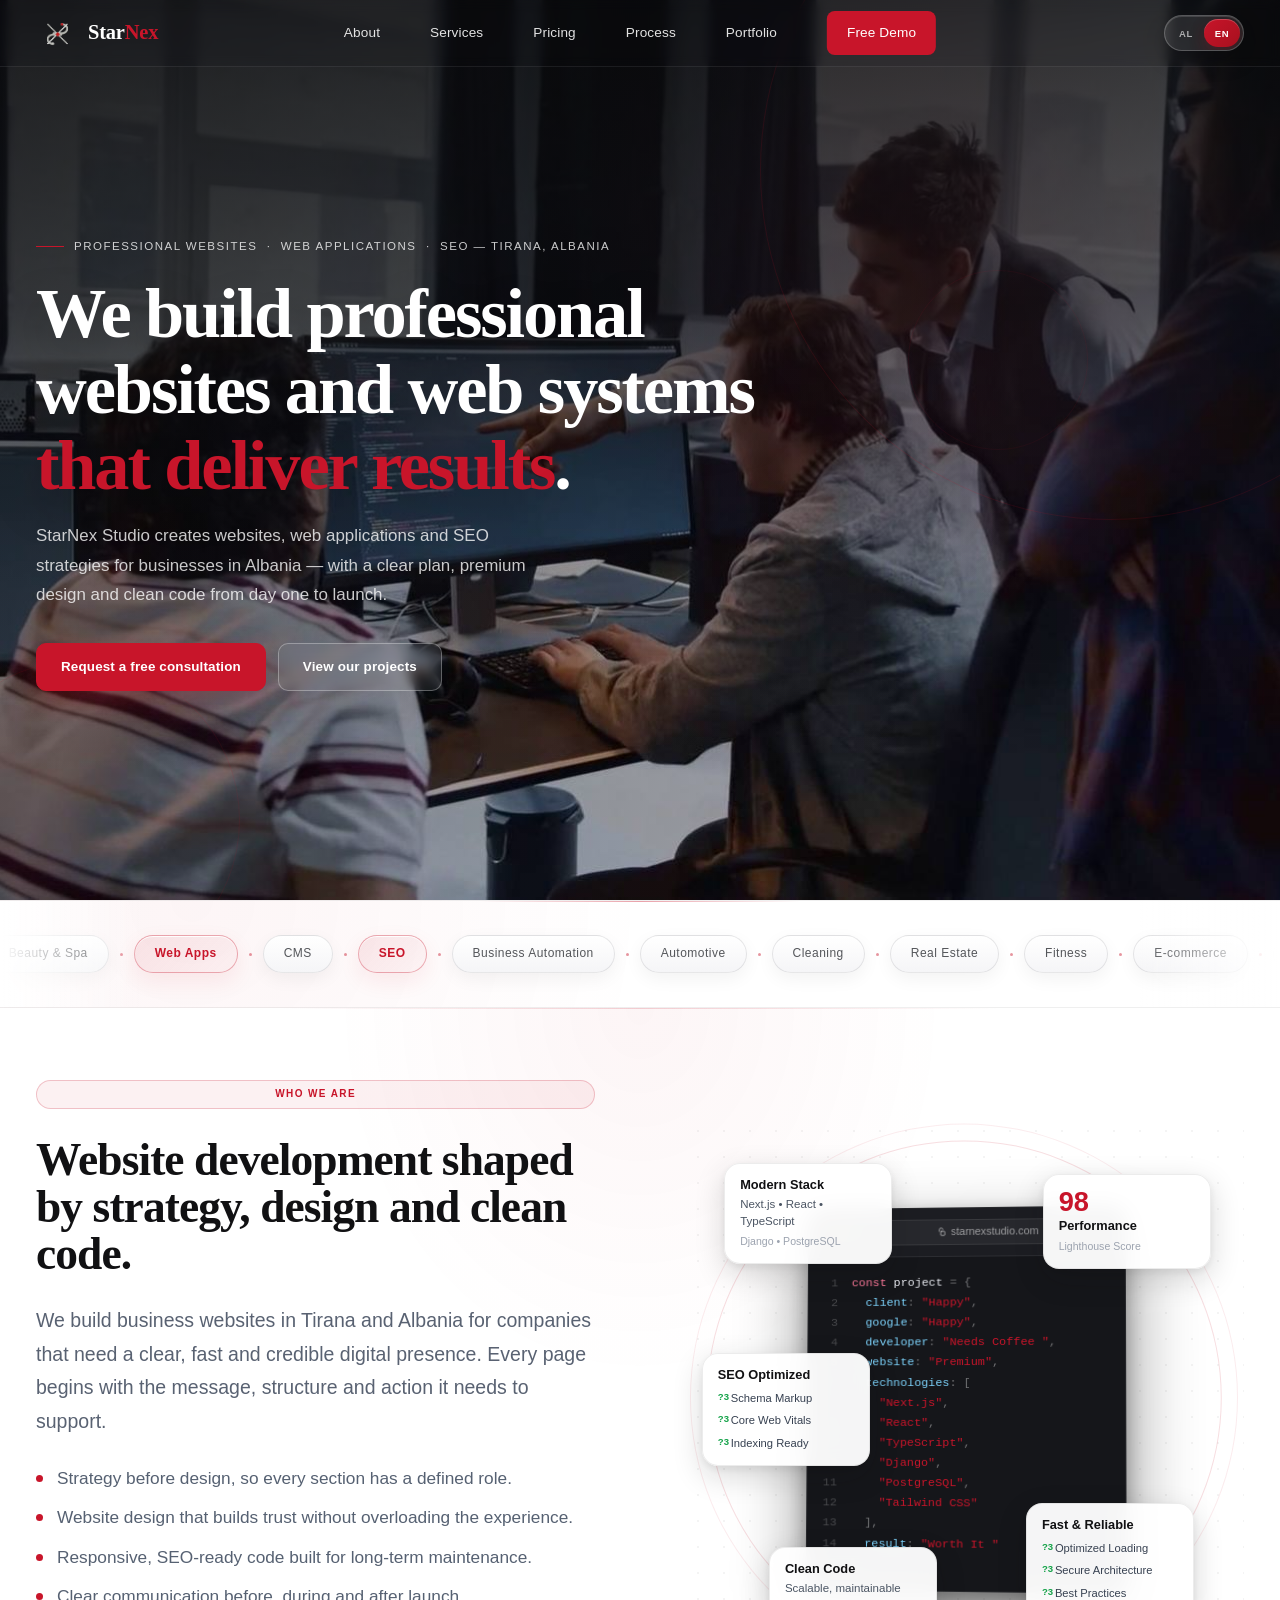
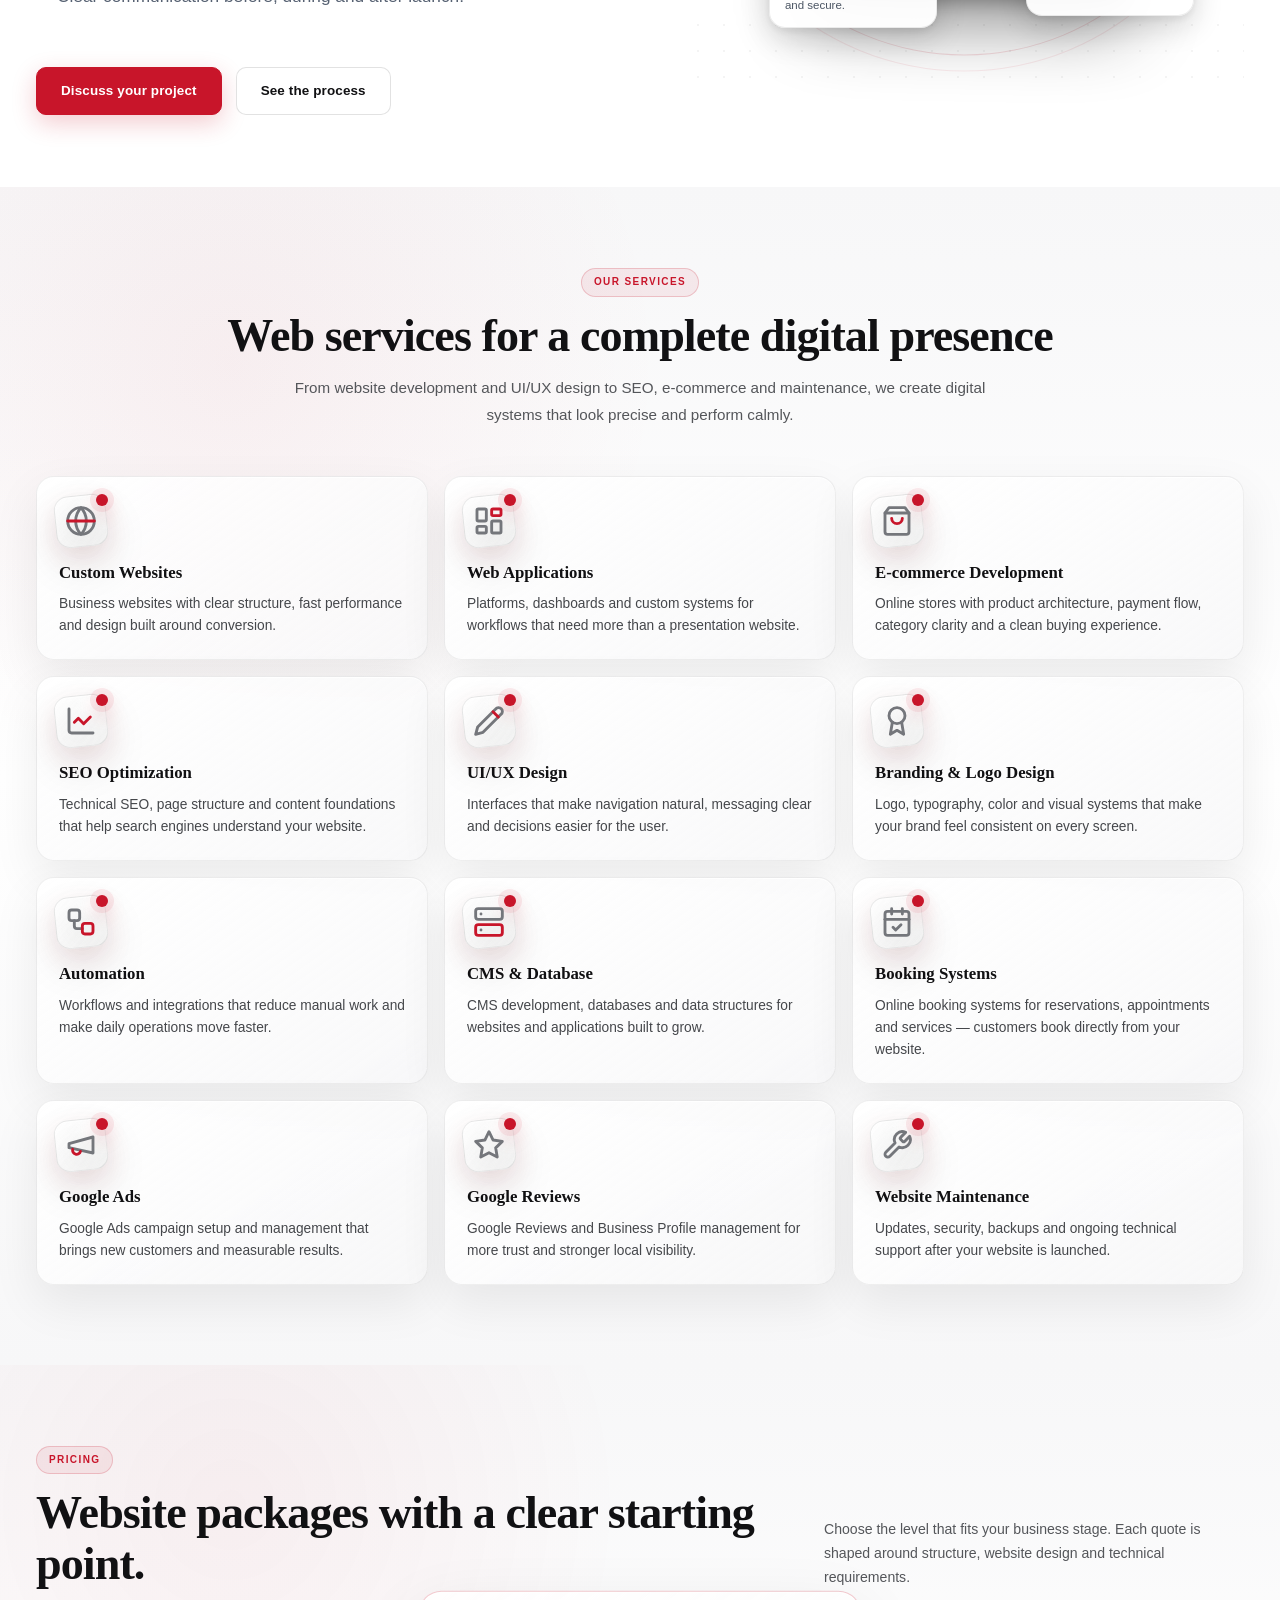
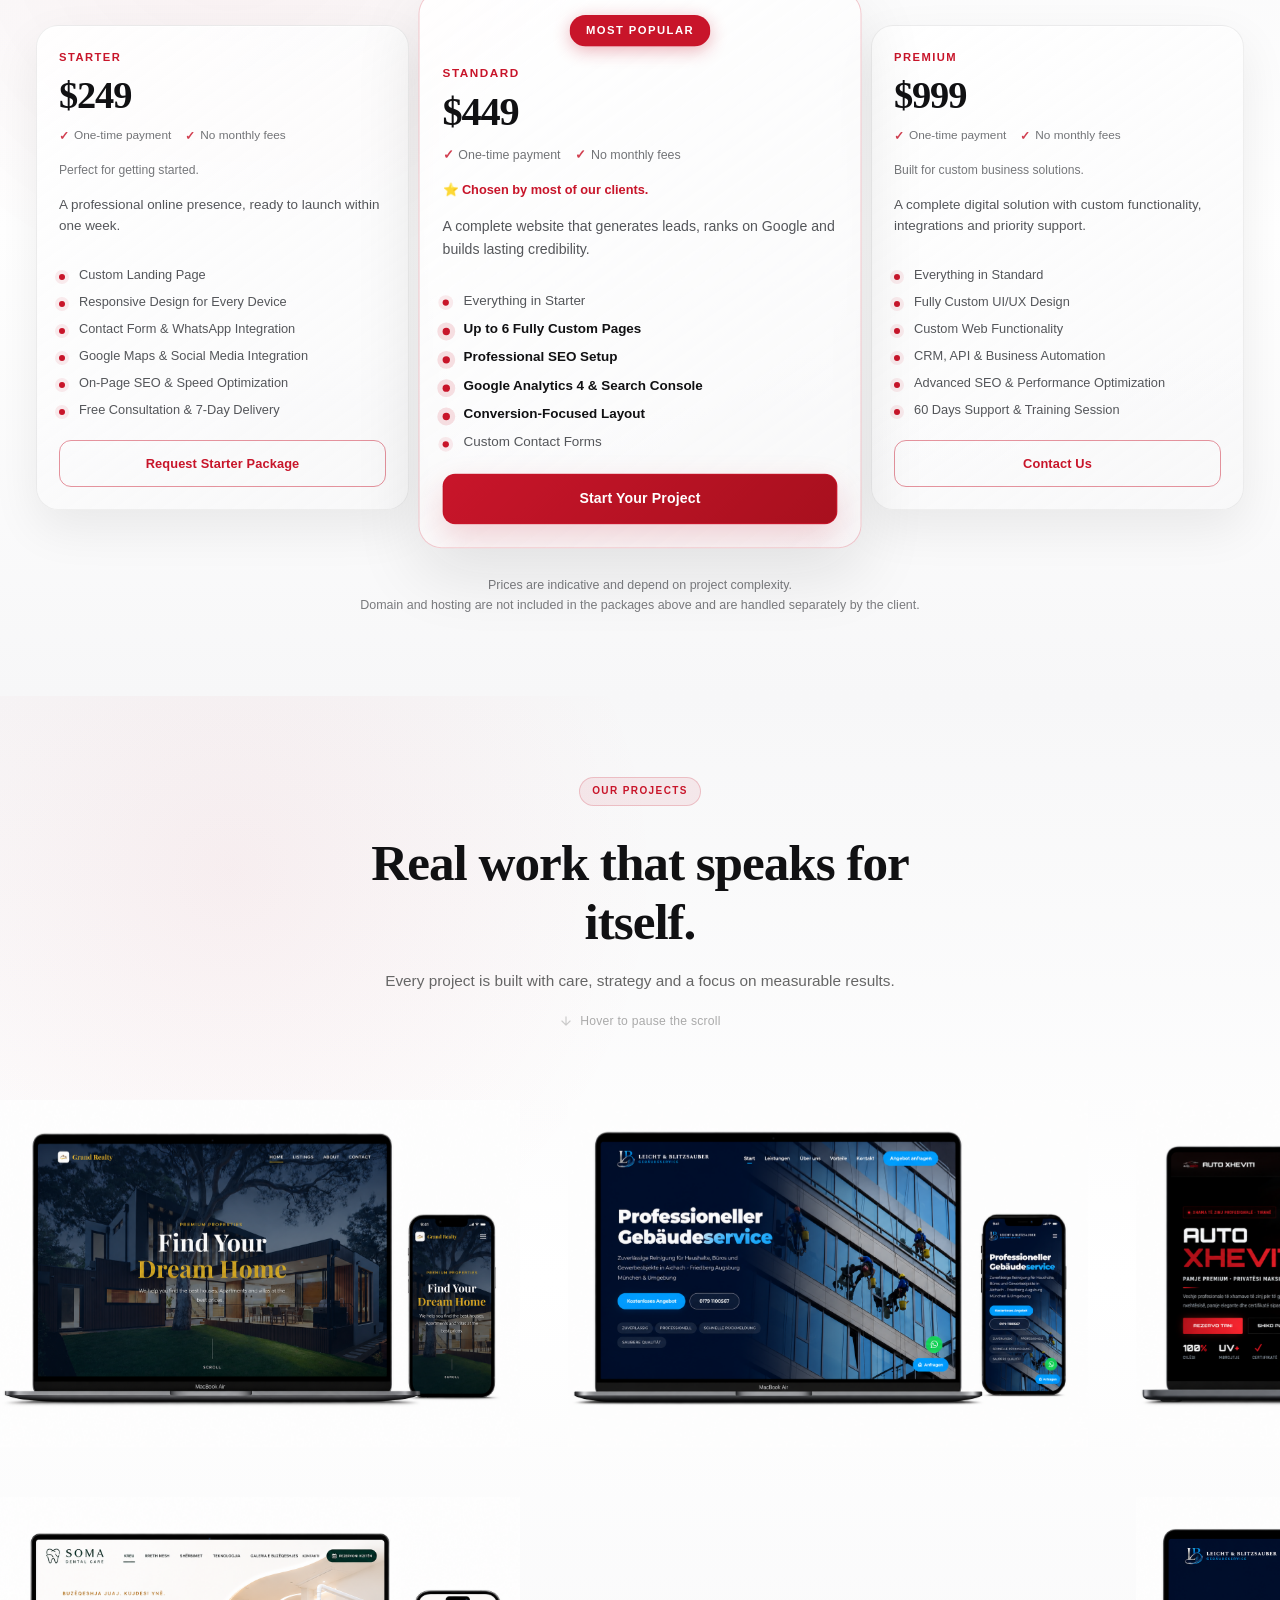
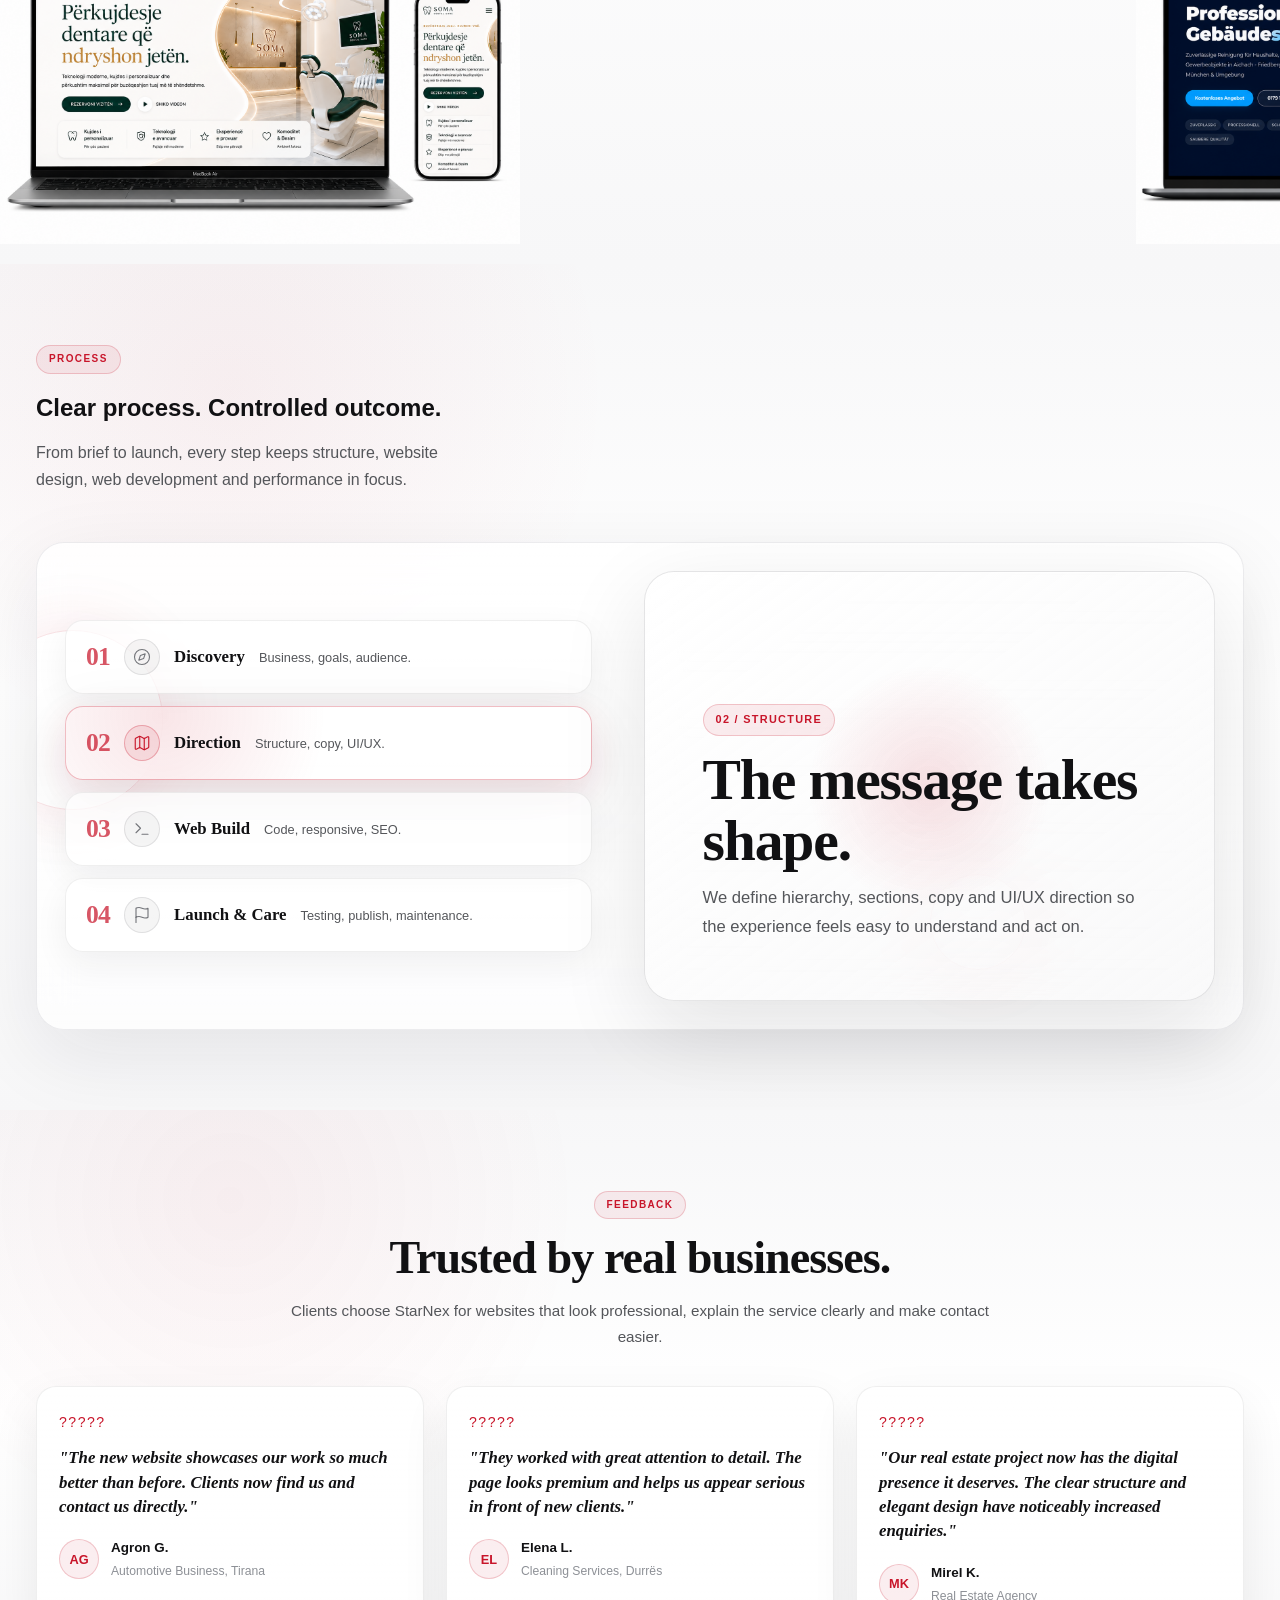
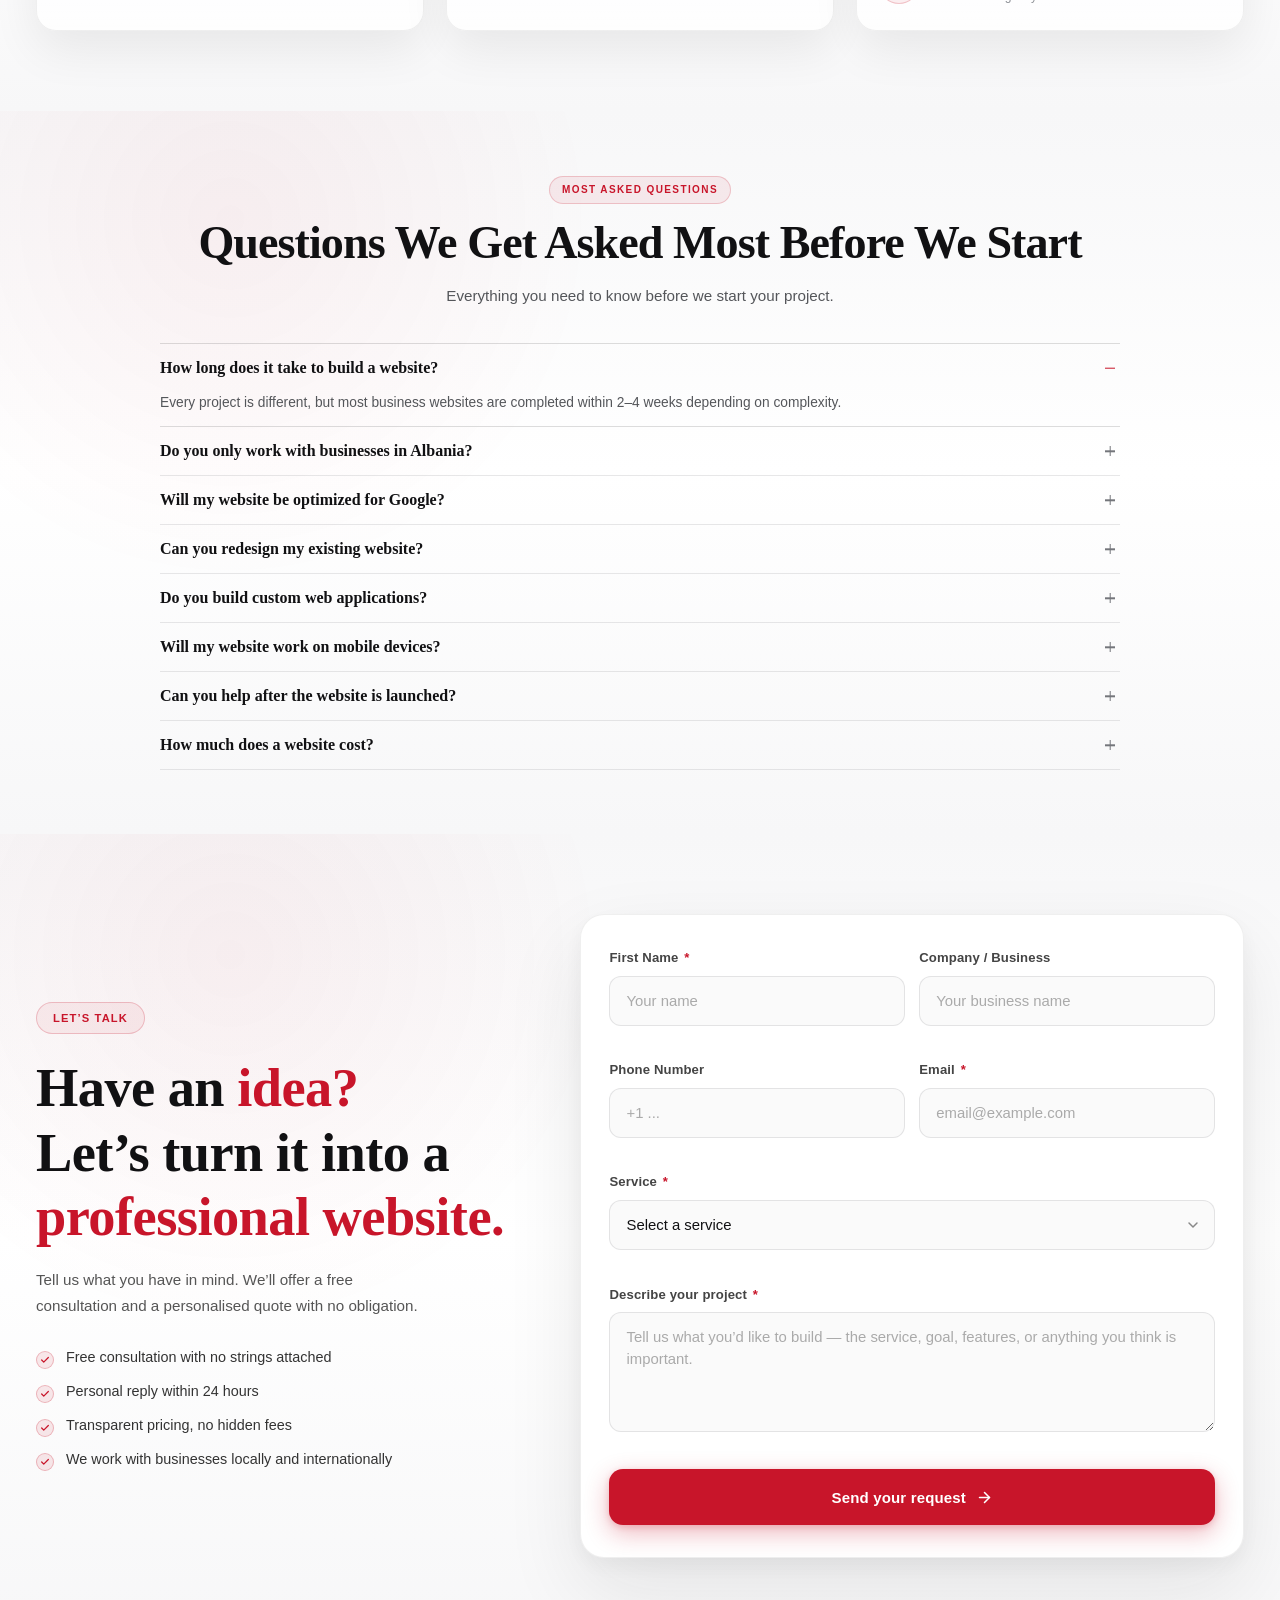
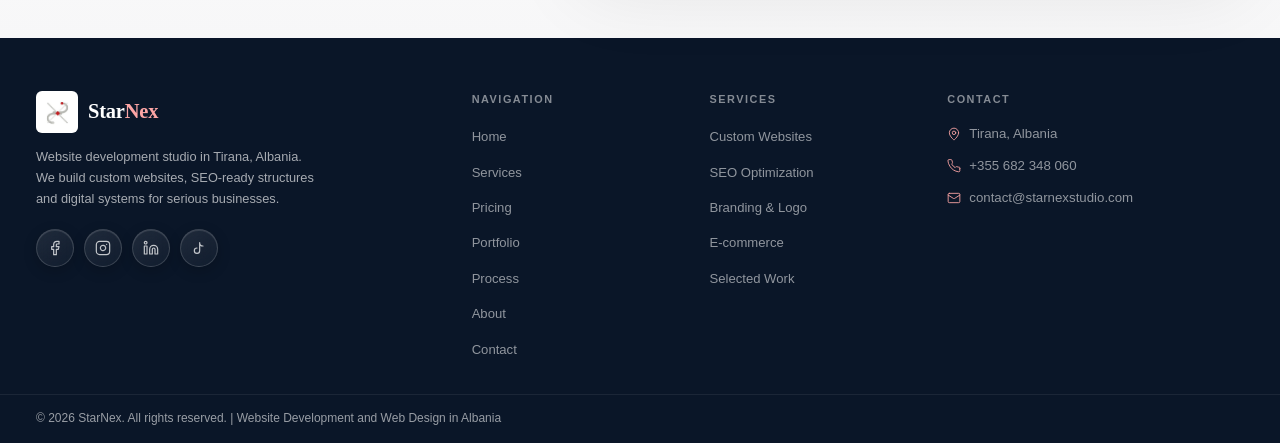
==== commit af9e0650: "fixed the checkmarks" ====
--- a/en/index.html
+++ b/en/index.html
@@ -66,7 +66,7 @@
   <link rel="preload" as="image" href="../images/bg-hero-poster.jpg" fetchpriority="high" />
 
   <!-- Stylesheets -->
-  <link rel="stylesheet" href="../css/style.min.css?v=20260705e" />
+  <link rel="stylesheet" href="../css/style.min.css?v=20260713a" />
 
   <!-- Fonts -->
   <link rel="preconnect" href="https://fonts.googleapis.com" />
@@ -626,7 +626,7 @@
                 <span>No monthly fees</span>
               </div>
             </div>
-            <div class="pricing-trust-msg">? Chosen by most of our clients.</div>
+            <div class="pricing-trust-msg">⭐ Chosen by most of our clients.</div>
             <p>A complete website that generates leads, ranks on Google and builds lasting credibility.</p>
             <ul>
               <li>Everything in Starter</li>
--- a/css/style.min.css
+++ b/css/style.min.css
@@ -1 +1 @@
-*,*::before,*::after{box-sizing:border-box;margin:0;padding:0;}html{scroll-behavior:smooth;font-size:16px;-webkit-text-size-adjust:100%;}body{font-family:var(--font-body);background:var(--bg);color:var(--text-primary);line-height:1.65;overflow-x:hidden;}img,svg{display:block;max-width:100%;}a{color:inherit;text-decoration:none;}ul{list-style:none;}button{font-family:inherit;cursor:pointer;border:none;background:none;}:root{--red:#C8152A;--red-hover:#A8101E;--red-muted:rgba(200,21,42,.07);--red-muted-border:rgba(200,21,42,.20);--silver:#9B9B9E;--silver-line:#B9BABD;--silver-ink:#74767B;--bg:#F7F7F8;--bg-white:#FFFFFF;--bg-section:#F2F3F5;--bg-dark:#0B0B0D;--bg-dark-card:#18181B;--text-primary:#111113;--text-secondary:#54565A;--text-muted:#8D9096;--heading-primary:#111113;--border:rgba(155,155,158,.16);--border-medium:rgba(155,155,158,.24);--footer-navy:#0A1628;--whatsapp-green:#25D366;--font-display:'Cormorant Garamond',Georgia,serif;--font-body:'DM Sans',sans-serif;--radius-sm:8px;--radius:12px;--radius-card:20px;--radius-pill:999px;--shadow-card:0 18px 48px rgba(17,17,19,.075),inset 0 1px 0 rgba(255,255,255,.86);--shadow-card-hover:0 24px 64px rgba(17,17,19,.105),inset 0 1px 0 rgba(255,255,255,.92);--shadow-red:0 8px 24px rgba(200,21,42,.22);--ease:cubic-bezier(0.22,0.61,0.36,1);--dur:.28s;--container-max:1360px;--gutter:clamp(20px,5vw,36px);--section-y:clamp(56px,9vw,80px);--section-y-sm:clamp(42px,6vw,64px);--header-gap:clamp(32px,4vw,48px);--heading:clamp(1.95rem,3.6vw,3.15rem);--subtitle:clamp(.95rem,1.15vw,1.02rem);--gap-lg:clamp(16px,2vw,22px);--gap-md:clamp(12px,1.6vw,16px);--gap-sm:clamp(8px,1vw,12px);--surface-glow:radial-gradient(circle at 18% 15%,rgba(200,21,42,.05),transparent 30%),linear-gradient(180deg,#F7F7F8 0%,#FFFFFF 50%,#F7F7F8 100%);}.skip-link{position:absolute;top:-60px;left:12px;z-index:100002;background:var(--red);color:#fff;padding:12px 20px;border-radius:var(--radius-sm);font-family:var(--font-body);font-size:.85rem;font-weight:600;transition:top var(--dur);}.skip-link:focus{top:12px;}a:focus-visible,button:focus-visible,input:focus-visible,select:focus-visible,textarea:focus-visible,[tabindex]:focus-visible{outline:2px solid var(--red);outline-offset:2px;}.container{width:100%;max-width:var(--container-max);margin:0 auto;padding:0 var(--gutter);}.section-badge{display:inline-flex;align-items:center;gap:8px;align-self:flex-start;font-size:10px;font-weight:700;letter-spacing:.14em;text-transform:uppercase;color:var(--red);background:var(--red-muted);border:1px solid var(--red-muted-border);padding:5px 12px;border-radius:var(--radius-pill);margin-bottom:14px;min-height:26px;}.section-heading{font-family:var(--font-display);font-size:var(--heading);font-weight:600;line-height:1.1;letter-spacing:-.02em;color:var(--heading-primary);margin-bottom:14px;}.section-sub{font-size:var(--subtitle);color:var(--text-secondary);line-height:1.72;}.section-header.center{text-align:center;}.section-header.center .section-sub{max-width:710px;margin:0 auto;}.btn{display:inline-flex;align-items:center;justify-content:center;gap:8px;font-family:var(--font-body);font-size:.84rem;font-weight:600;letter-spacing:.01em;padding:12px 24px;min-height:44px;border-radius:10px;transition:transform var(--dur) var(--ease),box-shadow var(--dur) var(--ease),background var(--dur) var(--ease),border-color var(--dur) var(--ease),color var(--dur) var(--ease);white-space:nowrap;}.btn-primary{background:var(--red);color:#fff;border:1px solid var(--red);box-shadow:var(--shadow-red);}.btn-ghost{color:var(--text-primary);border:1px solid var(--border-medium);background:var(--bg-white);}.btn-nav{background:var(--red);color:#fff !important;padding:9px 20px;border-radius:var(--radius-sm);font-size:.8rem;font-weight:600;}.btn-dark-ghost,.light-btn{border:1px solid rgba(255,255,255,.30);background:rgba(255,255,255,.06);color:#fff;backdrop-filter:blur(6px);-webkit-backdrop-filter:blur(6px);}@media(hover:hover) and(pointer:fine){.btn-primary:hover{background:var(--red-hover);border-color:var(--red-hover);transform:translateY(-2px);box-shadow:0 14px 36px rgba(200,21,42,.30);}.btn-ghost:hover{border-color:var(--red);color:var(--red);background:var(--red-muted);}.btn-nav:hover{background:var(--red-hover);}.btn-dark-ghost:hover,.light-btn:hover{background:rgba(255,255,255,.12);border-color:rgba(255,255,255,.55);color:#fff;transform:translateY(-2px);}}.reveal{opacity:0;transform:translateY(24px);transition:opacity .7s var(--ease),transform .7s var(--ease);}.reveal.visible{opacity:1;transform:translateY(0);}.reveal-d1{transition-delay:.08s;}.reveal-d2{transition-delay:.16s;}.reveal-d3{transition-delay:.24s;}@keyframes pageFade{from{opacity:0;}to{opacity:1;}}body{animation:pageFade .5s ease forwards;}.navbar{position:fixed;top:0;left:0;right:0;z-index:900;background:rgba(11,11,13,.08);backdrop-filter:blur(6px);-webkit-backdrop-filter:blur(6px);border-bottom:1px solid rgba(255,255,255,.08);box-shadow:none;transition:background-color .34s var(--ease),border-color .34s var(--ease),backdrop-filter .34s var(--ease);}.navbar.scrolled,.navbar.navbar-scrolled,.navbar.menu-open{background:rgba(248,249,250,.96);border-bottom:1px solid rgba(0,0,0,.06);box-shadow:0 1px 10px rgba(0,0,0,.035);backdrop-filter:blur(12px);-webkit-backdrop-filter:blur(12px);}.navbar.scrolled .logo-text,.navbar.navbar-scrolled .logo-text{color:var(--text-primary);}.navbar.scrolled .nav-links a:not(.btn-nav),.navbar.navbar-scrolled .nav-links a:not(.btn-nav){color:var(--text-secondary);}.nav-inner{display:flex;align-items:center;justify-content:space-between;height:66px;}.logo{display:flex;align-items:center;gap:10px;}.logo img{width:42px;height:42px;object-fit:contain;border-radius:6px;}.logo-text{font-family:var(--font-display);font-size:1.28rem;font-weight:700;letter-spacing:-.01em;color:#fff;transition:color .3s ease;}.navbar.scrolled .logo-text,.navbar.navbar-scrolled .logo-text,.navbar.menu-open .logo-text{color:var(--text-primary);}.logo-accent{color:var(--red);}.nav-links{display:none;align-items:center;gap:40px;}.nav-links a{font-size:.85rem;font-weight:500;letter-spacing:.01em;color:rgba(255,255,255,.88);position:relative;transition:color .3s ease;}.navbar.scrolled .nav-links a:not(.btn-nav),.navbar.navbar-scrolled .nav-links a:not(.btn-nav){color:var(--text-secondary);}.nav-links a:not(.btn-nav)::after{content:'';position:absolute;left:0;bottom:-3px;width:0;height:1px;background:var(--red);transition:width .3s ease;}.nav-links a:not(.btn-nav):hover::after{width:100%;}.nav-links a.active:not(.btn-nav){color:var(--red) !important;}.nav-links a.active:not(.btn-nav)::after{width:100%;}.hamburger{display:flex;align-items:center;justify-content:center;width:40px;height:40px;border-radius:var(--radius-sm);background:rgba(255,255,255,.08);flex-direction:column;gap:5px;}.navbar.scrolled .hamburger,.navbar.navbar-scrolled .hamburger,.navbar.menu-open .hamburger{background:rgba(17,17,19,.06);}.hamburger span{width:20px;height:2px;border-radius:2px;background:#fff;transition:all .25s ease;}.navbar.scrolled .hamburger span,.navbar.navbar-scrolled .hamburger span,.navbar.menu-open .hamburger span{background:var(--text-primary);}.hamburger.active span:nth-child(1){transform:translateY(7px) rotate(45deg);}.hamburger.active span:nth-child(2){opacity:0;}.hamburger.active span:nth-child(3){transform:translateY(-7px) rotate(-45deg);}#mobileMenu{display:flex;flex-direction:column;position:fixed;top:66px;left:0;right:0;height:auto;background:#f8f9fa;padding:18px var(--gutter) 24px;z-index:890;border-top:1px solid rgba(0,0,0,.04);box-shadow:0 18px 32px rgba(0,0,0,.06);transform:translateY(-8px);opacity:0;visibility:hidden;pointer-events:none;transition:opacity .22s ease,transform .22s ease,visibility 0s linear .22s;}#mobileMenu.open{transform:translateY(0);opacity:1;visibility:visible;pointer-events:auto;transition:opacity .22s ease,transform .22s ease,visibility 0s linear 0s;}.mobile-link{display:block;position:relative;width:100%;padding:14px 0;color:#111113;font-size:.96rem;font-weight:650;line-height:1.25;}.mobile-link::after{content:'';display:block;width:48%;height:1px;margin-top:14px;background:linear-gradient(90deg,rgba(200,21,42,.45),rgba(200,21,42,.06));border-radius:var(--radius-pill);}.mobile-link:last-child::after{display:none;}.language-toggle{display:inline-flex;align-items:center;margin-left:12px;user-select:none;-webkit-user-select:none;touch-action:none;}.language-toggle-track{--toggle-padding:3px;--option-width:32px;position:relative;display:grid;grid-template-columns:repeat(2,var(--option-width));align-items:center;padding:var(--toggle-padding);border:1px solid rgba(255,255,255,.22);border-radius:var(--radius-pill);background:rgba(255,255,255,.10);box-shadow:0 8px 24px rgba(0,0,0,.18),inset 0 1px 0 rgba(255,255,255,.14);backdrop-filter:blur(14px);-webkit-backdrop-filter:blur(14px);cursor:grab;overflow:hidden;transition:background .34s var(--ease),border-color .34s var(--ease),box-shadow .34s var(--ease);}.navbar.scrolled .language-toggle-track,.navbar.navbar-scrolled .language-toggle-track,.navbar.menu-open .language-toggle-track{border-color:rgba(24,24,27,.1);background:rgba(255,255,255,.86);box-shadow:0 8px 24px rgba(15,23,42,.06),inset 0 1px 0 rgba(255,255,255,.92);}.language-toggle-track:active{cursor:grabbing;}.language-toggle-thumb{position:absolute;top:var(--toggle-padding);left:var(--toggle-padding);width:var(--option-width);height:calc(100% - var(--toggle-padding) * 2);border-radius:var(--radius-pill);background:linear-gradient(135deg,#c8152a 0%,#a8101e 100%);box-shadow:0 6px 16px rgba(200,21,42,.24),inset 0 1px 0 rgba(255,255,255,.22);transform:translateX(0);transition:transform .5s cubic-bezier(0.22,1,0.36,1),box-shadow .35s ease;will-change:transform;pointer-events:none;}.language-toggle[data-current-language="en"] .language-toggle-thumb{transform:translateX(var(--option-width));}.language-option{position:relative;z-index:2;display:flex;align-items:center;justify-content:center;width:var(--option-width);height:26px;padding:0;border:0;border-radius:var(--radius-pill);background:transparent;color:rgba(255,255,255,.62);font-family:var(--font-body);font-size:9px;font-weight:700;letter-spacing:.08em;cursor:pointer;transition:color .4s ease,transform .3s ease;-webkit-tap-highlight-color:transparent;}.language-option.active{color:#ffffff;}.navbar.scrolled .language-option,.navbar.navbar-scrolled .language-option,.navbar.menu-open .language-option{color:#71717a;}.navbar.scrolled .language-option.active,.navbar.navbar-scrolled .language-option.active,.navbar.menu-open .language-option.active{color:#ffffff;}.language-toggle.dragging .language-toggle-thumb{transition:none;}.language-toggle.dragging .language-option{transition:color .12s linear;}.language-toggle.switching{pointer-events:none;}.language-toggle.switching .language-toggle-thumb{box-shadow:0 8px 20px rgba(200,21,42,.28),inset 0 1px 0 rgba(255,255,255,.24);}@media(hover:hover) and(pointer:fine){.language-option:hover{transform:translateY(-1px);}}@media(min-width:900px){.nav-links{display:flex;position:absolute;left:50%;transform:translateX(-50%);gap:50px;}.hamburger,#mobileMenu{display:none;}.nav-inner{height:66px;}.language-toggle{margin-left:18px;}.language-toggle-track{--option-width:36px;--toggle-padding:3px;}.language-option{height:28px;font-size:9.5px;}}.hvs{position:relative;display:flex;align-items:center;overflow:hidden;background:#111113;min-height:100vh;min-height:100svh;}.hvs-vid{position:absolute;inset:0;width:100%;height:100%;object-fit:cover;z-index:0;}.hvs-overlay{position:absolute;inset:0;z-index:1;background:linear-gradient(180deg,rgba(8,8,9,.82) 0%,rgba(8,8,9,.62) 34%,rgba(8,8,9,.18) 62%,rgba(8,8,9,0) 86%),linear-gradient(110deg,rgba(8,8,9,.42) 0%,rgba(8,8,9,.18) 44%,rgba(18,18,19,0) 76%),radial-gradient(circle at 72% 28%,rgba(200,21,42,.16),transparent 32%);}.hvs::after{content:'';position:absolute;left:0;right:0;bottom:-1px;z-index:1;height:clamp(90px,16vw,170px);pointer-events:none;background:none;}.hvs-shape{position:absolute;pointer-events:none;z-index:1;border-radius:50%;border-color:rgba(200,21,42,.13);}.hvs-s1{width:700px;height:700px;border:1px solid rgba(200,21,42,.13);top:-180px;right:-180px;}.hvs-s2{width:320px;height:320px;border:1px solid rgba(200,21,42,.09);bottom:-80px;left:-80px;}.hvs-s3{width:180px;height:180px;border:1px solid rgba(200,21,42,.07);top:30%;right:15%;}.hvs-inner{position:relative;z-index:2;max-width:740px;padding:clamp(108px,27vw,132px) 0 clamp(44px,9vw,80px);}.hvs-tag{font-size:.72rem;letter-spacing:.13em;text-transform:uppercase;color:rgba(255,255,255,.78);margin-bottom:20px;display:flex;align-items:center;flex-wrap:wrap;gap:6px 10px;line-height:1.6;}.hvs-tag::before{content:'';width:28px;height:1px;background:var(--red);display:inline-block;}.hvs-inner h1{font-family:var(--font-display);font-size:clamp(2.35rem,8.6vw,4.4rem);font-weight:600;color:#fff;line-height:1.08;letter-spacing:-.03em;margin-bottom:18px;text-shadow:0 18px 48px rgba(0,0,0,.26);}.sn-red{color:var(--red);}.hvs-sub{font-size:clamp(.96rem,2.4vw,1.06rem);color:rgba(255,255,255,.78);max-width:500px;line-height:1.72;margin-bottom:28px;}.hvs-actions{display:flex;flex-direction:column;align-items:stretch;gap:12px;}.hvs-actions .btn{width:100%;}@media(min-width:480px){.hvs-actions{flex-direction:row;align-items:flex-start;flex-wrap:wrap;}.hvs-actions .btn{width:auto;}}@media(min-width:768px){.hvs-inner{padding:108px 0 80px;}.hvs-sub{margin-bottom:34px;}}@media(max-height:700px){.hvs-inner{padding-bottom:140px;}}.tr-ribbon{position:relative;overflow:hidden;padding:clamp(22px,4vw,34px) 0;background:linear-gradient(90deg,transparent,rgba(200,21,42,.40),transparent) top center / min(320px,60%) 1px no-repeat,radial-gradient(circle at 15% 0%,rgba(200,21,42,.045),transparent 42%),#FFFFFF;border-top:1px solid var(--border);border-bottom:1px solid var(--border);display:flex;flex-direction:column;align-items:center;gap:0;user-select:none;}.tr-ribbon::before,.tr-ribbon::after{content:'';position:absolute;top:0;bottom:0;width:clamp(56px,12vw,140px);z-index:2;pointer-events:none;}.tr-ribbon::before{left:0;background:linear-gradient(to right,#FFFFFF,transparent);}.tr-ribbon::after{right:0;background:linear-gradient(to left,#FFFFFF,transparent);}@keyframes trScroll{from{transform:translateX(0);}to{transform:translateX(-50%);}}.tr-track{display:flex;align-items:center;width:max-content;padding:0 12px;animation:trScroll 44s linear infinite;will-change:transform;}.tr-pill{display:inline-flex;align-items:center;height:34px;padding:0 16px;background:linear-gradient(180deg,#FFFFFF,#F5F5F7);border:1px solid var(--border-medium);border-radius:var(--radius-pill);box-shadow:inset 0 1px 0 rgba(255,255,255,.9),0 6px 18px rgba(17,17,19,.05);font-size:11.5px;font-weight:500;color:var(--text-secondary);letter-spacing:.04em;white-space:nowrap;flex-shrink:0;transition:transform .18s ease,border-color .18s ease,box-shadow .18s ease,background .18s ease,color .18s ease;}.tr-pill.tr-accent{color:var(--red);font-weight:600;border-color:rgba(200,21,42,.32);background:linear-gradient(135deg,rgba(200,21,42,.09),rgba(200,21,42,.03));box-shadow:inset 0 1px 0 rgba(255,255,255,.9),0 8px 22px rgba(200,21,42,.08);}.tr-dot{display:inline-block;width:3px;height:3px;border-radius:50%;background:rgba(200,21,42,.45);flex-shrink:0;margin:0 9px;}@media(hover:hover) and(pointer:fine){.tr-ribbon:hover .tr-track{animation-play-state:paused;}.tr-pill:hover{transform:translateY(-2px);border-color:rgba(200,21,42,.38);color:var(--red);background:linear-gradient(180deg,#FFFFFF,rgba(200,21,42,.05));box-shadow:inset 0 1px 0 rgba(255,255,255,.9),0 10px 24px rgba(200,21,42,.10);}.tr-pill.tr-accent:hover{border-color:rgba(200,21,42,.55);background:linear-gradient(135deg,rgba(200,21,42,.13),rgba(200,21,42,.05));}}@media(min-width:640px){.tr-pill{height:38px;padding:0 20px;font-size:12px;}.tr-dot{margin:0 11px;}}@media(prefers-reduced-motion:reduce){.tr-track{animation:none;}}.dark-split-band{position:relative;background:radial-gradient(ellipse at 50% 0%,rgba(200,21,42,.045),transparent 34%),#FFFFFF;color:var(--text-primary);overflow:hidden;}.dark-split-band::before{content:'';position:absolute;top:0;left:50%;transform:translateX(-50%);z-index:0;width:min(720px,70%);height:1px;background:linear-gradient(90deg,transparent,rgba(200,21,42,.18),transparent);}.dark-split-inner{display:grid;grid-template-columns:1fr;width:100%;max-width:var(--container-max);margin:0 auto;padding:clamp(42px,7vw,72px) var(--gutter);gap:18px;align-items:center;}.dark-split-image{min-width:0;}.dark-split-content{display:flex;flex-direction:column;justify-content:center;padding:0;}.dark-split-content .section-badge{align-self:stretch;justify-content:center;max-width:100%;margin-bottom:28px;background:rgba(200,21,42,.06);border-color:rgba(200,21,42,.22);}.dark-split-content h2{font-family:var(--font-display);font-size:clamp(2.35rem,7vw,3.9rem);line-height:1.04;letter-spacing:-.02em;color:var(--heading-primary);margin:0 0 26px;}.dark-split-content p{max-width:720px;color:#596272;font-size:clamp(1rem,2.4vw,1.22rem);line-height:1.72;margin-bottom:26px;}.alt-list{display:flex;flex-direction:column;gap:12px;margin-bottom:28px;}.alt-list li{display:flex;align-items:flex-start;gap:14px;color:#566172;font-size:clamp(.95rem,2vw,1.08rem);line-height:1.6;}.alt-list li::before{content:'';flex-shrink:0;width:7px;height:7px;border-radius:var(--radius-pill);background:var(--red);box-shadow:none;margin-top:10px;}.about-actions{display:flex;gap:14px;flex-wrap:wrap;padding:0;}.about-actions .btn{flex:1 1 auto;}.about-actions .btn-dark-ghost{background:#FFFFFF;border-color:rgba(17,17,19,.12);color:var(--text-primary);box-shadow:none;backdrop-filter:none;-webkit-backdrop-filter:none;}@media(hover:hover) and(pointer:fine){.about-actions .btn-dark-ghost:hover{background:#F7F7F8;border-color:rgba(17,17,19,.18);color:var(--text-primary);transform:translateY(-2px);}}.about-code-visual{position:relative;overflow:visible;min-height:0;padding:clamp(16px,4vw,28px) 0 clamp(12px,3vw,20px);}.about-code-bg{position:absolute;inset:0;overflow:hidden;pointer-events:none;}.about-code-orbit{position:absolute;top:50%;left:50%;border-radius:50%;border:1px solid rgba(200,21,42,.14);transform:translate(-50%,-50%);pointer-events:none;}.about-code-orbit--a{width:320px;height:320px;}.about-code-orbit--b{width:420px;height:420px;border-color:rgba(200,21,42,.08);}.about-code-dots{position:absolute;inset:0;background-image:radial-gradient(circle,rgba(17,17,19,.08) 1px,transparent 1px);background-size:26px 26px;opacity:.6;pointer-events:none;}.about-code-stage{position:relative;display:flex;align-items:center;justify-content:center;min-height:480px;padding:8px 0;}.about-code-window{position:relative;z-index:1;width:min(290px,80vw);margin:0;background:#15161a;border-radius:16px;border:1px solid rgba(255,255,255,.08);box-shadow:0 30px 70px rgba(0,0,0,.45),0 8px 20px rgba(0,0,0,.3);overflow:hidden;}.acw-topbar{display:flex;align-items:center;gap:8px;padding:11px 14px;background:#1c1d22;border-bottom:1px solid rgba(255,255,255,.07);}.acw-dots{display:flex;gap:5px;flex-shrink:0;}.dot-r,.dot-y,.dot-g{width:9px;height:9px;border-radius:50%;}.dot-r{background:#ff5f57;}.dot-y{background:#febc2e;}.dot-g{background:#28c840;}.acw-addr{flex:1;display:flex;align-items:center;gap:5px;justify-content:center;background:rgba(255,255,255,.05);border:1px solid rgba(255,255,255,.08);border-radius:99px;padding:3px 10px;font-size:.68rem;color:rgba(255,255,255,.55);}.acw-addr svg{flex-shrink:0;}.acw-body{padding:16px 0 16px 4px;overflow-x:auto;overflow-y:hidden;scrollbar-width:none;}.acw-body::-webkit-scrollbar{display:none;}.acw-code{margin:0;font-family:'SFMono-Regular',Consolas,'Liberation Mono',Menlo,monospace;font-size:.68rem;line-height:1.7;white-space:pre;}.acw-line{display:block;padding:0 16px 0 0;}.acw-ln{display:inline-block;width:20px;color:rgba(255,255,255,.22);text-align:right;margin-right:10px;user-select:none;}.tok-kw{color:#ff7b9c;}.tok-var{color:#e8eaf0;}.tok-prop{color:#7dd3fc;}.tok-str{color:#c8152a;}.tok-pl{color:rgba(255,255,255,.4);}.about-code-card{position:absolute;z-index:2;width:132px;background:rgba(255,255,255,.96);backdrop-filter:blur(10px);-webkit-backdrop-filter:blur(10px);border:1px solid rgba(17,17,19,.08);border-radius:14px;padding:11px 12px;box-shadow:0 10px 30px rgba(17,17,19,.16),0 3px 8px rgba(17,17,19,.07);display:flex;flex-direction:column;gap:3px;transition:box-shadow 280ms var(--ease);}@media(hover:hover) and(pointer:fine){.about-code-card:hover{box-shadow:0 18px 42px rgba(17,17,19,.2),0 6px 14px rgba(17,17,19,.09);}}.acc-title{font-size:.7rem;font-weight:700;color:#111113;line-height:1.3;}.acc-text{font-size:.62rem;color:#4b5563;line-height:1.45;}.acc-sub{font-size:.58rem;color:#9ca3af;}.acc-num{font-size:1.4rem;font-weight:800;color:#c8152a;line-height:1;}.acc-list{list-style:none;margin:2px 0 0;display:flex;flex-direction:column;gap:4px;}.acc-list li{font-size:.6rem;color:#374151;padding-left:12px;position:relative;}.acc-list li::before{content:'?';position:absolute;left:0;color:#16a34a;font-weight:700;font-size:.6rem;}.acv-card--stack{top:1%;left:0;}.acv-card--seo{top:42%;left:0;}.acv-card--clean{bottom:2%;left:8%;}.acv-card--perf{top:5%;right:0;align-items:flex-start;justify-content:center;}.acv-card--fast{bottom:7%;right:0;}.acv-anim{opacity:0;transform:translateY(28px) scale(.97);}.about-code-visual.acv-visible .about-code-window{opacity:1;transform:translateY(0) scale(1);}.about-code-visual.acv-visible .acv-card--stack,.about-code-visual.acv-visible .acv-card--perf,.about-code-visual.acv-visible .acv-card--seo,.about-code-visual.acv-visible .acv-card--clean,.about-code-visual.acv-visible .acv-card--fast{opacity:1;transform:translateY(0) scale(1);}@keyframes acv-float-a{0%,100%{transform:translateY(0) rotate(0deg);}50%{transform:translateY(-9px) rotate(-.6deg);}}@keyframes acv-float-b{0%,100%{transform:translateY(-4px) rotate(0deg);}50%{transform:translateY(6px) rotate(.6deg);}}.about-code-visual.acv-done .acv-card--stack{animation:acv-float-a 6.2s ease-in-out infinite;}.about-code-visual.acv-done .acv-card--perf{animation:acv-float-b 7.4s ease-in-out .4s infinite;}.about-code-visual.acv-done .acv-card--seo{animation:acv-float-a 6.8s ease-in-out .9s infinite;}.about-code-visual.acv-done .acv-card--clean{animation:acv-float-b 7s ease-in-out .3s infinite;}.about-code-visual.acv-done .acv-card--fast{animation:acv-float-a 6.5s ease-in-out .6s infinite;}@media(hover:hover) and(pointer:fine){.about-code-card:hover{animation-play-state:paused;}}@media(min-width:900px){.dark-split-inner{grid-template-columns:minmax(0,1fr) minmax(0,1fr);grid-template-areas:"content visual" "actions visual";column-gap:clamp(54px,7vw,96px);row-gap:28px;min-height:560px;}.dark-split-content{grid-area:content;padding:0;align-self:end;}.about-actions{grid-area:actions;gap:14px;justify-content:flex-start;align-self:start;}.about-actions .btn{flex:0 0 auto;}.dark-split-content .section-badge{width:100%;}.dark-split-content h2{font-size:clamp(2.65rem,3.55vw,3.85rem);max-width:720px;}.dark-split-content p{max-width:780px;}.about-code-visual{grid-area:visual;min-height:560px;padding:0;}.about-code-orbit--a{width:min(560px,92%);height:min(560px,92%);}.about-code-orbit--b{width:min(760px,98%);height:min(760px,98%);}.about-code-stage{display:flex;align-items:center;justify-content:center;min-height:560px;padding:28px 24px;transition:transform 400ms var(--ease);will-change:transform;}.about-code-window{width:320px;margin:0;transform:perspective(1100px) rotateY(-4deg) rotateX(2deg);}.about-code-visual.acv-visible .about-code-window{transform:perspective(1100px) rotateY(-4deg) rotateX(2deg) translateY(0) scale(1);}.acw-code{font-size:.74rem;}.acw-ln{width:26px;margin-right:14px;}.about-code-card{width:168px;padding:13px 15px;border-radius:16px;}.acc-title{font-size:.8rem;}.acc-text{font-size:.72rem;}.acc-sub{font-size:.66rem;}.acc-num{font-size:1.7rem;}.acc-list li{font-size:.7rem;padding-left:13px;}.acv-card--stack{top:8%;left:7%;}.acv-card--seo{top:42%;left:3%;}.acv-card--clean{bottom:9%;left:15%;}.acv-card--perf{top:10%;right:6%;}.acv-card--fast{bottom:11%;right:9%;}}.svc-band{padding:var(--section-y) 0;background:var(--surface-glow);}.service-editorial-head{margin-bottom:var(--header-gap);}.svc-grid{display:grid;grid-template-columns:1fr;gap:var(--gap-lg);margin-top:0;}.svc-card{display:block;padding:clamp(18px,4vw,22px);background:linear-gradient(145deg,rgba(255,255,255,.96),rgba(247,247,248,.78));border:1px solid var(--border);border-radius:18px;text-decoration:none;color:inherit;box-shadow:var(--shadow-card);transition:transform .28s var(--ease),border-color .28s var(--ease),box-shadow .28s var(--ease);}@media(hover:hover) and(pointer:fine){.svc-card:hover{transform:translateY(-4px);border-color:rgba(200,21,42,.24);box-shadow:var(--shadow-card-hover);}}.svc-icon{position:relative;width:44px;height:44px;display:inline-flex;align-items:center;justify-content:center;color:var(--silver-ink);margin-bottom:16px;overflow:visible;}.svc-icon::before{content:'';position:absolute;inset:-4px;border-radius:14px;background:radial-gradient(circle at 70% 18%,rgba(255,255,255,.9),transparent 26%),linear-gradient(135deg,rgba(255,255,255,.78),rgba(183,185,182,.16));border:1px solid rgba(17,17,19,.08);box-shadow:0 18px 42px rgba(17,17,19,.10),0 10px 28px rgba(200,21,42,.08),inset 0 1px 0 rgba(255,255,255,.82);transform:rotate(-6deg);transition:transform .32s var(--ease),box-shadow .32s var(--ease),border-color .32s var(--ease);}.svc-icon::after{content:'';position:absolute;right:-5px;top:-5px;width:12px;height:12px;border-radius:50%;background:var(--red);box-shadow:0 0 0 6px rgba(200,21,42,.08),0 8px 18px rgba(200,21,42,.28);transition:transform .32s var(--ease),box-shadow .32s var(--ease);}.svc-icon svg{position:relative;z-index:1;width:32px;height:32px;fill:none;stroke:currentColor;stroke-width:2.15;stroke-linecap:round;stroke-linejoin:round;filter:drop-shadow(0 8px 14px rgba(17,17,19,.12));transition:transform .32s var(--ease),color .32s var(--ease);animation:serviceIconFloat 6.5s ease-in-out infinite;}.svc-icon svg path:nth-of-type(2),.svc-icon svg path:nth-of-type(3),.svc-icon svg rect:nth-of-type(2),.svc-icon svg circle:nth-of-type(2){stroke:var(--red);}.svc-card:nth-child(2) .svc-icon svg{animation-delay:-.7s;}.svc-card:nth-child(3) .svc-icon svg{animation-delay:-1.4s;}.svc-card:nth-child(4) .svc-icon svg{animation-delay:-2.1s;}.svc-card:nth-child(5) .svc-icon svg{animation-delay:-2.8s;}.svc-card:nth-child(6) .svc-icon svg{animation-delay:-3.5s;}.svc-card:nth-child(7) .svc-icon svg{animation-delay:-4.2s;}.svc-card:nth-child(8) .svc-icon svg{animation-delay:-4.9s;}@keyframes serviceIconFloat{0%,100%{transform:translateY(0);}50%{transform:translateY(-2px);}}@media(hover:hover) and(pointer:fine){.svc-card:hover .svc-icon::before{border-color:rgba(200,21,42,.20);box-shadow:0 22px 54px rgba(17,17,19,.13),0 14px 36px rgba(200,21,42,.15),inset 0 1px 0 rgba(255,255,255,.9);transform:rotate(-2deg) translateY(-2px);}.svc-card:hover .svc-icon::after{transform:translate3d(2px,-2px,0) scale(1.12);box-shadow:0 0 0 8px rgba(200,21,42,.10),0 10px 24px rgba(200,21,42,.34);}.svc-card:hover .svc-icon svg{color:#0B0B0D;filter:drop-shadow(0 12px 18px rgba(200,21,42,.12));transform:translateY(-2px) rotate(.8deg);}}.svc-card h3{font-family:var(--font-display);font-weight:600;font-size:1.05rem;color:var(--text-primary);margin-bottom:7px;}.svc-card p{font-family:var(--font-body);font-size:.86rem;line-height:1.6;color:#45474B;}@media(prefers-reduced-motion:reduce){.svc-icon svg{animation:none !important;}}@media(min-width:640px){.svc-grid{grid-template-columns:repeat(2,1fr);}}@media(min-width:1024px){.svc-grid{grid-template-columns:repeat(3,1fr);gap:16px;}}.pricing-preview{position:relative;overflow:hidden;padding:var(--section-y) 0;background:var(--surface-glow);}.pricing-head{margin-bottom:var(--header-gap);}.pricing-head .section-heading{max-width:760px;margin:0;}.pricing-head p{max-width:420px;color:var(--text-secondary);font-size:.88rem;line-height:1.72;margin-top:12px;}.pricing-composition{display:flex;flex-direction:column;align-items:stretch;gap:var(--gap-lg);}.pricing-tier{position:relative;overflow:hidden;padding:clamp(18px,4vw,22px);border:1px solid var(--border);border-radius:22px;background:linear-gradient(145deg,rgba(255,255,255,.88),rgba(247,247,248,.70));box-shadow:var(--shadow-card);transition:border-color 300ms var(--ease),box-shadow 300ms var(--ease);}.pricing-tier.featured{border-color:rgba(200,21,42,.22);box-shadow:var(--shadow-card-hover);z-index:2;}.pricing-badge{display:flex;align-items:center;justify-content:center;width:fit-content;margin:0 auto 16px;padding:5px 14px;border:1px solid rgba(200,21,42,.36);border-radius:var(--radius-pill);background:var(--red);color:#fff;font-size:.67rem;font-weight:800;letter-spacing:.13em;text-transform:uppercase;box-shadow:0 4px 16px rgba(200,21,42,.32);}.pricing-tier-top{margin-bottom:14px;}.pricing-kicker{display:block;margin-bottom:10px;color:var(--red);font-size:.7rem;font-weight:800;letter-spacing:.13em;text-transform:uppercase;}.pricing-tier-top strong{color:var(--heading-primary);font-family:var(--font-display);font-size:clamp(2.1rem,6vw,2.5rem);line-height:.95;letter-spacing:-.03em;}.pricing-trust-msg{margin-bottom:14px;font-size:.76rem;color:var(--text-secondary);opacity:.8;}.pricing-tier.featured .pricing-trust-msg{color:var(--red);opacity:1;font-weight:600;}.pricing-tier>p{min-height:0;margin-bottom:16px;color:var(--text-secondary);font-size:.84rem;line-height:1.6;}.pricing-tier ul{display:grid;gap:8px;margin:0 0 20px;}.pricing-tier li{position:relative;padding-left:20px;color:var(--text-secondary);font-size:.8rem;line-height:1.48;}.pricing-tier li::before{content:'';position:absolute;left:0;top:.62em;width:6px;height:6px;border-radius:50%;background:var(--red);box-shadow:0 0 0 4px rgba(200,21,42,.08);}.pricing-tier.featured li.hi{color:var(--heading-primary);font-weight:600;}.pricing-tier.featured li.hi::before{width:7px;height:7px;background:var(--red);box-shadow:0 0 0 5px rgba(200,21,42,.13);}.pricing-meta{display:flex;align-items:center;gap:14px;margin:10px 0 0;flex-wrap:wrap;}.pricing-meta span{display:flex;align-items:center;gap:5px;color:var(--text-secondary);font-size:.74rem;opacity:.82;}.pricing-meta span::before{content:'?';color:var(--red);font-weight:700;font-size:.78rem;line-height:1;}.pricing-cta{display:inline-flex;align-items:center;justify-content:center;width:100%;min-height:44px;padding:12px 18px;border:1px solid rgba(200,21,42,.82);border-radius:12px;background:linear-gradient(135deg,var(--red),#A8101E);color:#fff;font-size:.8rem;font-weight:800;letter-spacing:.01em;box-shadow:0 14px 32px rgba(200,21,42,.18);transition:transform 280ms var(--ease),box-shadow 280ms var(--ease),background 280ms var(--ease),border-color 280ms var(--ease),color 280ms var(--ease);}.pricing-tier:not(.featured) .pricing-cta{background:transparent;border-color:rgba(200,21,42,.45);color:var(--red);box-shadow:none;}.pricing-tier.featured .pricing-cta{min-height:48px;font-size:.84rem;}@media(hover:hover) and(pointer:fine){.pricing-cta:hover{transform:translateY(-2px);background:linear-gradient(135deg,#B51225,#8F0D1A);box-shadow:0 18px 42px rgba(200,21,42,.24);}.pricing-tier:not(.featured) .pricing-cta:hover{background:rgba(200,21,42,.05);border-color:rgba(200,21,42,.65);color:var(--red);box-shadow:none;transform:translateY(-1px);}}.pricing-note{max-width:760px;margin:20px auto 0;color:rgba(84,86,90,.78);font-size:.78rem;line-height:1.6;text-align:center;}@media(min-width:640px){.pricing-tier>p{min-height:56px;}}@media(min-width:901px){.pricing-composition{flex-direction:row;align-items:flex-start;justify-content:center;gap:20px;}.pricing-tier{flex:1 1 0;min-width:0;padding:22px;}.pricing-tier.featured{flex:1.15 1 0;}.pricing-head{display:flex;align-items:end;justify-content:space-between;gap:32px;margin-bottom:36px;}.pricing-head p{margin-top:0;}.pricing-tier-top strong{font-size:clamp(1.9rem,3vw,2.5rem);}}.projects-showcase{padding:var(--section-y-sm) 0 0;background:var(--surface-glow);overflow:hidden;}.ps-header{text-align:center;max-width:640px;margin:0 auto clamp(24px,4vw,36px);}.ps-heading{font-family:var(--font-display);font-size:clamp(1.9rem,5.5vw,3.2rem);font-weight:600;color:#111113;line-height:1.15;letter-spacing:-.02em;margin:14px 0 16px;}.ps-sub{font-size:.96rem;color:#666;line-height:1.7;margin:0 0 16px;}.ps-hint{display:inline-flex;align-items:center;gap:7px;font-size:.76rem;color:#aaa;letter-spacing:.02em;}.ps-hint svg{opacity:.6;}.projects-conveyor{display:flex;flex-direction:column;gap:14px;padding:12px 0 0;}.conveyor-row{width:100%;overflow:hidden;}.conveyor-track{display:flex;align-items:center;gap:28px;width:max-content;will-change:transform;padding:16px 0 20px;}.conveyor-track[data-direction="left"]{animation:conveyor-left 40s linear infinite;}.conveyor-track[data-direction="right"]{animation:conveyor-right 40s linear infinite;}@keyframes conveyor-left{0%{transform:translateX(0);}100%{transform:translateX(-50%);}}@keyframes conveyor-right{0%{transform:translateX(-50%);}100%{transform:translateX(0);}}.conveyor-item{flex-shrink:0;display:flex;align-items:center;justify-content:center;width:220px;height:147px;text-decoration:none;transition:transform 360ms var(--ease);}.conveyor-item img{display:block;width:100%;height:100%;object-fit:contain;}@media(hover:hover) and(pointer:fine){.conveyor-item:hover{transform:translateY(-8px);}}@media(prefers-reduced-motion:reduce){.conveyor-track{animation:none !important;}}@media(min-width:480px){.conveyor-item{width:280px;height:187px;}.conveyor-track{gap:32px;}}@media(min-width:768px){.projects-showcase{padding:var(--section-y) 0 0;}.conveyor-item{width:400px;height:267px;}.conveyor-track{gap:40px;}}@media(min-width:1024px){.conveyor-item{width:520px;height:347px;}.conveyor-track{gap:48px;}}.process-strip,.workflow-strip{position:relative;overflow:hidden;padding:var(--section-y) 0;background:var(--surface-glow);}.workflow-head{margin-bottom:var(--header-gap);}.workflow-head h2{max-width:760px;}.workflow-head p{max-width:420px;color:var(--text-secondary);line-height:1.7;margin-top:12px;}.workflow-shell{position:relative;z-index:1;padding:16px;border:1px solid rgba(17,24,39,.08);border-radius:24px;background:linear-gradient(180deg,rgba(255,255,255,.86),rgba(255,255,255,.66));box-shadow:0 24px 80px rgba(17,24,39,.09);backdrop-filter:blur(18px);}.journey-orbit{position:absolute;inset:0;pointer-events:none;overflow:hidden;}.journey-orbit span{position:absolute;border-radius:50%;border:1px solid rgba(200,21,42,.12);box-shadow:0 0 70px rgba(200,21,42,.10);animation:journeyFloat 9s ease-in-out infinite;}.journey-orbit span:first-child{width:180px;height:180px;left:-54px;top:18%;}.journey-orbit span:last-child{width:96px;height:96px;right:18%;bottom:12%;animation-delay:-3s;}@keyframes journeyFloat{0%,100%{transform:translate3d(0,0,0) scale(1);opacity:.68;}50%{transform:translate3d(12px,-18px,0) scale(1.08);opacity:1;}}.journey-stage{position:relative;z-index:2;display:flex;flex-direction:column;gap:clamp(16px,3vw,24px);}.journey-steps{display:flex;flex-direction:row;gap:12px;overflow-x:auto;padding-bottom:6px;scroll-snap-type:x mandatory;scrollbar-width:none;}.journey-steps::-webkit-scrollbar{display:none;}.journey-step{flex:0 0 240px;scroll-snap-align:center;width:100%;display:flex;align-items:center;gap:14px;padding:16px;text-align:left;border-radius:18px;border:1px solid var(--border);background:rgba(255,255,255,.74);box-shadow:0 12px 34px rgba(17,24,39,.06);transition:transform .32s var(--ease),border-color .32s var(--ease),background .32s var(--ease),box-shadow .32s var(--ease);}.journey-step.active{border-color:rgba(200,21,42,.28);background:radial-gradient(circle at 18% 12%,rgba(200,21,42,.11),transparent 38%),rgba(255,255,255,.92);box-shadow:0 22px 70px rgba(17,24,39,.10),0 10px 34px rgba(200,21,42,.10);}.workflow-icon{display:inline-grid;place-items:center;width:36px;height:36px;flex:0 0 auto;border:1px solid var(--border-medium);border-radius:var(--radius-pill);background:rgba(155,155,158,.10);color:var(--silver-ink);transition:color .3s var(--ease),border-color .3s var(--ease),background .3s var(--ease);}.journey-step.active .workflow-icon{border-color:rgba(200,21,42,.28);background:rgba(200,21,42,.09);color:var(--red);}.journey-num{flex:0 0 auto;color:rgba(200,21,42,.72);font-family:var(--font-display);font-size:clamp(1.2rem,3vw,1.6rem);font-weight:700;line-height:1;letter-spacing:-.03em;}.journey-step strong{display:block;max-width:none;margin:0;font-family:var(--font-display);font-weight:600;font-size:1.05rem;color:var(--heading-primary);}.journey-step em{display:block;margin-top:4px;color:var(--text-secondary);font-size:.8rem;font-style:normal;line-height:1.45;}.journey-detail{position:relative;min-height:280px;overflow:hidden;border-radius:22px;border:1px solid rgba(17,17,19,.10);background:radial-gradient(circle at 50% 50%,rgba(200,21,42,.13),transparent 34%),linear-gradient(145deg,rgba(255,255,255,.74),rgba(245,245,246,.56));box-shadow:0 28px 88px rgba(17,17,19,.11),inset 0 1px 0 rgba(255,255,255,.82);backdrop-filter:blur(18px);}.journey-note{position:absolute;inset:0;display:flex;flex-direction:column;justify-content:flex-end;padding:24px;opacity:0;transform:translateY(18px) scale(.985);pointer-events:none;transition:opacity .45s var(--ease),transform .45s var(--ease);}.journey-note.active{opacity:1;transform:translateY(0) scale(1);pointer-events:auto;}.journey-note span{width:max-content;margin-bottom:14px;padding:6px 12px;border:1px solid rgba(200,21,42,.20);border-radius:var(--radius-pill);background:rgba(200,21,42,.08);color:var(--red);font-size:.68rem;font-weight:800;letter-spacing:.12em;text-transform:uppercase;}.journey-note h3{max-width:520px;margin-bottom:12px;color:var(--heading-primary);font-family:var(--font-display);font-size:clamp(1.5rem,5.5vw,2.4rem);line-height:1.05;letter-spacing:-.02em;}.journey-note p{max-width:610px;color:var(--text-secondary);font-size:.9rem;line-height:1.6;}@media(min-width:640px){.journey-detail{min-height:340px;}.journey-note{padding:32px;}.journey-note h3{font-size:clamp(1.75rem,4vw,2.4rem);}}@media(min-width:900px){.journey-stage{flex-direction:row;align-items:stretch;gap:clamp(20px,4vw,52px);}.journey-steps{flex:0 1 48%;flex-direction:column;overflow-x:visible;padding-bottom:0;justify-content:center;}.journey-step{flex:0 0 auto;padding:18px 20px;}.journey-detail{flex:1 1 52%;min-height:430px;border-radius:30px;}.journey-note{padding:clamp(28px,5vw,58px);}.journey-note h3{font-size:clamp(2.2rem,4.8vw,3.6rem);}.journey-note p{font-size:clamp(.98rem,1.3vw,1.08rem);line-height:1.75;}.workflow-shell{padding:28px;border-radius:28px;}}.testimonial-band{padding:var(--section-y) 0;background:var(--surface-glow);}.testimonial-grid{display:grid;grid-template-columns:1fr;gap:var(--gap-lg);margin-top:clamp(26px,5vw,36px);}.testimonial-card{padding:clamp(18px,4vw,24px) clamp(16px,4vw,22px);background:linear-gradient(180deg,rgba(255,255,255,.96),rgba(255,255,255,.82));border:1px solid var(--border);border-radius:20px;box-shadow:var(--shadow-card);transition:transform .28s var(--ease),border-color .28s var(--ease),box-shadow .28s var(--ease);}@media(hover:hover) and(pointer:fine){.testimonial-card:hover{transform:translateY(-4px);border-color:rgba(200,21,42,.24);box-shadow:var(--shadow-card-hover);}}.testimonial-stars{color:var(--red);font-size:.88rem;letter-spacing:1.5px;margin-bottom:12px;}.testimonial-text{font-family:var(--font-display);font-weight:600;font-size:1.05rem;line-height:1.45;color:var(--heading-primary);font-style:italic;margin-bottom:18px;}.testimonial-author{display:flex;align-items:center;gap:12px;}.testimonial-avatar{width:40px;height:40px;border-radius:50%;background:var(--red-muted);border:1px solid var(--red-muted-border);display:flex;align-items:center;justify-content:center;color:var(--red);font-size:.8rem;font-weight:800;flex-shrink:0;}.testimonial-name{font-size:.84rem;font-weight:700;color:var(--text-primary);}.testimonial-role{font-family:var(--font-body);font-size:.76rem;color:var(--text-muted);margin-top:2px;}@media(min-width:640px){.testimonial-grid{grid-template-columns:repeat(2,1fr);}}@media(min-width:1024px){.testimonial-grid{grid-template-columns:repeat(3,1fr);gap:22px;}}.faq-section{padding:var(--section-y-sm) 0;background:var(--surface-glow);}.faq-section .section-header{margin-bottom:clamp(22px,3vw,34px);}.faq-list{display:grid;gap:0;max-width:960px;margin:0 auto;}.faq-item{border:0;border-bottom:1px solid var(--border-medium);border-radius:0;background:transparent;box-shadow:none;transition:border-color .24s var(--ease);}.faq-item:first-child{border-top:1px solid var(--border-medium);}.faq-item:hover,.faq-item.active{border-color:rgba(17,17,19,.14);}.faq-item h3{margin:0;}.faq-question{display:flex;align-items:center;justify-content:space-between;gap:18px;width:100%;min-height:48px;padding:13px 0;border:0;background:transparent;color:var(--heading-primary);font-family:var(--font-display);font-size:clamp(.92rem,2.4vw,1rem);font-weight:600;line-height:1.25;text-align:left;cursor:pointer;}.faq-question>span:first-child{flex:1;}.faq-icon{position:relative;width:20px;height:20px;flex:0 0 20px;}.faq-icon::before,.faq-icon::after{content:'';position:absolute;left:50%;top:50%;width:10px;height:1.4px;background:var(--silver-ink);transform:translate(-50%,-50%);transition:opacity .2s var(--ease),transform .24s var(--ease),background .2s var(--ease);}.faq-item.active .faq-icon::before{background:var(--red);}.faq-icon::after{transform:translate(-50%,-50%) rotate(90deg);}.faq-item.active .faq-icon{transform:rotate(180deg);}.faq-item.active .faq-icon::after{opacity:0;transform:translate(-50%,-50%) rotate(90deg) scaleX(.4);}.faq-answer{max-height:0;opacity:0;overflow:hidden;transition:max-height .34s var(--ease),opacity .24s var(--ease);}.faq-item.active .faq-answer{opacity:1;}.faq-answer-inner{padding:0 28px 12px 0;}.faq-answer p{max-width:840px;color:var(--text-secondary);font-family:var(--font-body);font-size:.86rem;line-height:1.6;}@media(min-width:768px){.faq-question{min-height:48px;padding:14px 0;font-size:1rem;}.faq-answer-inner{padding:0 36px 12px 0;}}.contact-section{padding:var(--section-y) 0;background:var(--surface-glow);}.contact-inner{display:grid;grid-template-columns:1fr;gap:40px;align-items:center;}.contact-left{padding-right:0;}.contact-badge-pill{display:inline-flex;align-items:center;gap:8px;padding:6px 16px;border-radius:100px;border:1px solid rgba(200,21,42,.22);background:rgba(200,21,42,.06);color:var(--red);font-size:.7rem;font-weight:700;letter-spacing:.10em;text-transform:uppercase;margin-bottom:22px;}.contact-heading{font-family:var(--font-display);font-size:clamp(1.9rem,6vw,3.4rem);font-weight:600;line-height:1.18;color:#111113;margin:0 0 18px;letter-spacing:-.01em;}.contact-heading em{font-style:normal;color:var(--red);}.contact-desc{font-size:.95rem;line-height:1.7;color:#555;margin:0 0 28px;max-width:100%;}.contact-trust-list{display:flex;flex-direction:column;gap:12px;}.contact-trust-list li{display:flex;align-items:flex-start;gap:12px;font-size:.9rem;color:#333;line-height:1.5;}.contact-trust-list li::before{content:'';flex-shrink:0;margin-top:4px;width:18px;height:18px;border-radius:50%;background:rgba(200,21,42,.09);border:1.5px solid rgba(200,21,42,.25);background-image:url("data:image/svg+xml,%3Csvg xmlns='http://www.w3.org/2000/svg' width='10' height='10' viewBox='0 0 24 24' fill='none' stroke='%23c8152a' stroke-width='3' stroke-linecap='round' stroke-linejoin='round'%3E%3Cpath d='M20 6 9 17l-5-5'/%3E%3C/svg%3E");background-repeat:no-repeat;background-position:center;background-size:10px 10px;}.contact-right{width:100%;}.contact-card{background:#fff;border-radius:18px;padding:clamp(20px,5vw,32px) clamp(16px,4vw,28px);border:1px solid var(--border);box-shadow:0 32px 80px rgba(17,17,19,.09),0 8px 24px rgba(17,17,19,.05),inset 0 1px 0 rgba(255,255,255,.9);}.cf-form{display:flex;flex-direction:column;gap:14px;}.cf-row{display:grid;grid-template-columns:1fr;gap:14px;}.cf-group{display:flex;flex-direction:column;gap:7px;}.cf-label{font-size:.82rem;font-weight:600;color:#444;letter-spacing:.01em;}.cf-req{color:var(--red);margin-left:2px;}.cf-input,.cf-select,.cf-textarea{width:100%;padding:13px 16px;border:1.5px solid var(--border-medium);border-radius:12px;background:#fafafa;color:#111113;font-size:.93rem;font-family:inherit;line-height:1.5;outline:none;transition:border-color 220ms var(--ease),box-shadow 220ms var(--ease),background 220ms var(--ease);-webkit-appearance:none;appearance:none;box-sizing:border-box;}.cf-input::placeholder,.cf-textarea::placeholder{color:#aaa;}.cf-input:focus,.cf-select:focus,.cf-textarea:focus{border-color:rgba(200,21,42,.50);box-shadow:0 0 0 4px rgba(200,21,42,.16);background:#fff;}.cf-select-wrap{position:relative;}.cf-select{cursor:pointer;padding-right:40px;}.cf-select-arrow{position:absolute;right:14px;top:50%;transform:translateY(-50%);color:#888;pointer-events:none;transition:transform 200ms var(--ease);}.cf-select:focus~ .cf-select-arrow{color:var(--red);}.cf-textarea{resize:vertical;min-height:120px;}.cf-submit{display:inline-flex;align-items:center;justify-content:center;gap:10px;width:100%;height:56px;padding:0 28px;border:none;border-radius:14px;background:var(--red);color:#fff;font-size:.94rem;font-weight:700;font-family:inherit;letter-spacing:.01em;cursor:pointer;margin-top:4px;box-shadow:0 8px 24px rgba(200,21,42,.30),0 2px 6px rgba(200,21,42,.18);transition:background 220ms var(--ease),box-shadow 220ms var(--ease),transform 220ms var(--ease);}@media(hover:hover) and(pointer:fine){.cf-submit:hover{background:#a8111f;box-shadow:0 12px 32px rgba(200,21,42,.40),0 4px 10px rgba(200,21,42,.20);transform:translateY(-2px);}.cf-submit:hover svg{transform:translateX(3px);}}.cf-submit:active{transform:translateY(0);box-shadow:0 4px 12px rgba(200,21,42,.25);}.cf-submit svg{flex-shrink:0;transition:transform 220ms var(--ease);}.cf-input[aria-invalid="true"],.cf-select[aria-invalid="true"],.cf-textarea[aria-invalid="true"]{border-color:var(--red);}.cf-error{display:block;min-height:1em;font-size:.76rem;line-height:1.4;color:var(--red);}.cf-success{text-align:center;padding:32px 12px;}.cf-success p{font-size:.94rem;color:var(--text-secondary);line-height:1.6;}@media(prefers-reduced-motion:reduce){.cf-input,.cf-select,.cf-textarea,.cf-submit,.cf-submit svg,.cf-select-arrow{transition:none !important;}}@media(min-width:640px){.cf-row{grid-template-columns:1fr 1fr;}}@media(min-width:960px){.contact-inner{grid-template-columns:42fr 58fr;gap:64px;}.contact-left{padding-right:8px;}.contact-desc{max-width:400px;}.contact-card{padding:32px 28px;border-radius:24px;}}.footer{border-top:1px solid rgba(7,0,66,.08);background:var(--footer-navy);}.footer-inner{display:grid;grid-template-columns:1fr;gap:32px;padding-top:var(--section-y-sm);padding-bottom:32px;}.footer-logo .logo-text{color:#FFFFFF;}.footer-logo .logo-accent{color:#FCA5A5;}.footer-tagline{font-size:.8rem;color:rgba(255,255,255,.64);line-height:1.62;margin-top:14px;margin-bottom:20px;max-width:280px;}.footer-social{display:flex;gap:10px;flex-wrap:wrap;}.footer-social-link{display:inline-flex;align-items:center;justify-content:center;width:38px;height:38px;border-radius:50%;border:1px solid rgba(255,255,255,.16);background:linear-gradient(145deg,rgba(255,255,255,.09),rgba(255,255,255,.03));box-shadow:inset 0 1px 0 rgba(255,255,255,.10),0 4px 14px rgba(0,0,0,.20);backdrop-filter:blur(8px);-webkit-backdrop-filter:blur(8px);color:rgba(255,255,255,.74);transition:color .3s var(--ease),border-color .3s var(--ease),background .3s var(--ease),box-shadow .3s var(--ease),transform .3s var(--ease);}@media(hover:hover) and(pointer:fine){.footer-social-link:hover{color:#fff;border-color:rgba(200,21,42,.45);background:linear-gradient(145deg,rgba(200,21,42,.30),rgba(200,21,42,.10));box-shadow:inset 0 1px 0 rgba(255,255,255,.14),0 10px 26px rgba(200,21,42,.28);transform:translateY(-3px);}}.footer-heading{font-size:.68rem;font-weight:700;letter-spacing:.14em;text-transform:uppercase;color:rgba(255,255,255,.5);margin-bottom:14px;}.footer-nav ul,.footer-services ul{display:flex;flex-direction:column;gap:9px;}.footer-nav a,.footer-services a{font-size:.82rem;color:rgba(255,255,255,.55);transition:color var(--dur);}@media(hover:hover) and(pointer:fine){.footer-nav a:hover,.footer-services a:hover{color:#FCA5A5;}}.footer-contact address{font-style:normal;display:flex;flex-direction:column;gap:10px;}.footer-contact-item{display:flex;align-items:center;gap:8px;font-size:.83rem;color:rgba(255,255,255,.55);}.footer-contact-item svg{color:#FCA5A5;flex-shrink:0;}.footer-bottom{border-top:1px solid rgba(255,255,255,.07);padding:14px 0;}.footer-bottom-inner{display:flex;flex-direction:column;align-items:flex-start;justify-content:space-between;flex-wrap:wrap;gap:12px;}.footer-bottom p{font-size:.75rem;color:rgba(255,255,255,.58);}@media(min-width:640px){.footer-inner{grid-template-columns:1fr 1fr;}}@media(min-width:900px){.footer-bottom-inner{flex-direction:row;align-items:center;}}@media(min-width:1024px){.footer-inner{grid-template-columns:2fr 1fr 1fr 1.5fr;gap:40px;padding-top:52px;}}.back-to-top{position:fixed;bottom:82px;right:20px;z-index:800;width:40px;height:40px;background:var(--bg-white);border:1px solid var(--border);border-radius:var(--radius-sm);display:flex;align-items:center;justify-content:center;color:var(--text-secondary);cursor:pointer;box-shadow:var(--shadow-card);transition:color var(--dur),border-color var(--dur);}.back-to-top[hidden]{display:none;}@media(hover:hover) and(pointer:fine){.back-to-top:hover{color:var(--red);border-color:var(--red-muted-border);}}@media(min-width:640px){.back-to-top{bottom:88px;right:24px;}}@media(prefers-reduced-motion:reduce){*,*::before,*::after{animation-duration:.01ms !important;animation-iteration-count:1 !important;transition-duration:.01ms !important;scroll-behavior:auto !important;}}+*,*::before,*::after{box-sizing:border-box;margin:0;padding:0;}html{scroll-behavior:smooth;font-size:16px;-webkit-text-size-adjust:100%;}body{font-family:var(--font-body);background:var(--bg);color:var(--text-primary);line-height:1.65;overflow-x:hidden;}img,svg{display:block;max-width:100%;}a{color:inherit;text-decoration:none;}ul{list-style:none;}button{font-family:inherit;cursor:pointer;border:none;background:none;}:root{--red:#C8152A;--red-hover:#A8101E;--red-muted:rgba(200,21,42,.07);--red-muted-border:rgba(200,21,42,.20);--silver:#9B9B9E;--silver-line:#B9BABD;--silver-ink:#74767B;--bg:#F7F7F8;--bg-white:#FFFFFF;--bg-section:#F2F3F5;--bg-dark:#0B0B0D;--bg-dark-card:#18181B;--text-primary:#111113;--text-secondary:#54565A;--text-muted:#8D9096;--heading-primary:#111113;--border:rgba(155,155,158,.16);--border-medium:rgba(155,155,158,.24);--footer-navy:#0A1628;--whatsapp-green:#25D366;--font-display:'Cormorant Garamond',Georgia,serif;--font-body:'DM Sans',sans-serif;--radius-sm:8px;--radius:12px;--radius-card:20px;--radius-pill:999px;--shadow-card:0 18px 48px rgba(17,17,19,.075),inset 0 1px 0 rgba(255,255,255,.86);--shadow-card-hover:0 24px 64px rgba(17,17,19,.105),inset 0 1px 0 rgba(255,255,255,.92);--shadow-red:0 8px 24px rgba(200,21,42,.22);--ease:cubic-bezier(0.22,0.61,0.36,1);--dur:.28s;--container-max:1360px;--gutter:clamp(20px,5vw,36px);--section-y:clamp(56px,9vw,80px);--section-y-sm:clamp(42px,6vw,64px);--header-gap:clamp(32px,4vw,48px);--heading:clamp(1.95rem,3.6vw,3.15rem);--subtitle:clamp(.95rem,1.15vw,1.02rem);--gap-lg:clamp(16px,2vw,22px);--gap-md:clamp(12px,1.6vw,16px);--gap-sm:clamp(8px,1vw,12px);--surface-glow:radial-gradient(circle at 18% 15%,rgba(200,21,42,.05),transparent 30%),linear-gradient(180deg,#F7F7F8 0%,#FFFFFF 50%,#F7F7F8 100%);}.skip-link{position:absolute;top:-60px;left:12px;z-index:100002;background:var(--red);color:#fff;padding:12px 20px;border-radius:var(--radius-sm);font-family:var(--font-body);font-size:.85rem;font-weight:600;transition:top var(--dur);}.skip-link:focus{top:12px;}a:focus-visible,button:focus-visible,input:focus-visible,select:focus-visible,textarea:focus-visible,[tabindex]:focus-visible{outline:2px solid var(--red);outline-offset:2px;}.container{width:100%;max-width:var(--container-max);margin:0 auto;padding:0 var(--gutter);}.section-badge{display:inline-flex;align-items:center;gap:8px;align-self:flex-start;font-size:10px;font-weight:700;letter-spacing:.14em;text-transform:uppercase;color:var(--red);background:var(--red-muted);border:1px solid var(--red-muted-border);padding:5px 12px;border-radius:var(--radius-pill);margin-bottom:14px;min-height:26px;}.section-heading{font-family:var(--font-display);font-size:var(--heading);font-weight:600;line-height:1.1;letter-spacing:-.02em;color:var(--heading-primary);margin-bottom:14px;}.section-sub{font-size:var(--subtitle);color:var(--text-secondary);line-height:1.72;}.section-header.center{text-align:center;}.section-header.center .section-sub{max-width:710px;margin:0 auto;}.btn{display:inline-flex;align-items:center;justify-content:center;gap:8px;font-family:var(--font-body);font-size:.84rem;font-weight:600;letter-spacing:.01em;padding:12px 24px;min-height:44px;border-radius:10px;transition:transform var(--dur) var(--ease),box-shadow var(--dur) var(--ease),background var(--dur) var(--ease),border-color var(--dur) var(--ease),color var(--dur) var(--ease);white-space:nowrap;}.btn-primary{background:var(--red);color:#fff;border:1px solid var(--red);box-shadow:var(--shadow-red);}.btn-ghost{color:var(--text-primary);border:1px solid var(--border-medium);background:var(--bg-white);}.btn-nav{background:var(--red);color:#fff !important;padding:9px 20px;border-radius:var(--radius-sm);font-size:.8rem;font-weight:600;}.btn-dark-ghost,.light-btn{border:1px solid rgba(255,255,255,.30);background:rgba(255,255,255,.06);color:#fff;backdrop-filter:blur(6px);-webkit-backdrop-filter:blur(6px);}@media(hover:hover) and(pointer:fine){.btn-primary:hover{background:var(--red-hover);border-color:var(--red-hover);transform:translateY(-2px);box-shadow:0 14px 36px rgba(200,21,42,.30);}.btn-ghost:hover{border-color:var(--red);color:var(--red);background:var(--red-muted);}.btn-nav:hover{background:var(--red-hover);}.btn-dark-ghost:hover,.light-btn:hover{background:rgba(255,255,255,.12);border-color:rgba(255,255,255,.55);color:#fff;transform:translateY(-2px);}}.reveal{opacity:0;transform:translateY(24px);transition:opacity .7s var(--ease),transform .7s var(--ease);}.reveal.visible{opacity:1;transform:translateY(0);}.reveal-d1{transition-delay:.08s;}.reveal-d2{transition-delay:.16s;}.reveal-d3{transition-delay:.24s;}@keyframes pageFade{from{opacity:0;}to{opacity:1;}}body{animation:pageFade .5s ease forwards;}.navbar{position:fixed;top:0;left:0;right:0;z-index:900;background:rgba(11,11,13,.08);backdrop-filter:blur(6px);-webkit-backdrop-filter:blur(6px);border-bottom:1px solid rgba(255,255,255,.08);box-shadow:none;transition:background-color .34s var(--ease),border-color .34s var(--ease),backdrop-filter .34s var(--ease);}.navbar.scrolled,.navbar.navbar-scrolled,.navbar.menu-open{background:rgba(248,249,250,.96);border-bottom:1px solid rgba(0,0,0,.06);box-shadow:0 1px 10px rgba(0,0,0,.035);backdrop-filter:blur(12px);-webkit-backdrop-filter:blur(12px);}.navbar.scrolled .logo-text,.navbar.navbar-scrolled .logo-text{color:var(--text-primary);}.navbar.scrolled .nav-links a:not(.btn-nav),.navbar.navbar-scrolled .nav-links a:not(.btn-nav){color:var(--text-secondary);}.nav-inner{display:flex;align-items:center;justify-content:space-between;height:66px;}.logo{display:flex;align-items:center;gap:10px;}.logo img{width:42px;height:42px;object-fit:contain;border-radius:6px;}.logo-text{font-family:var(--font-display);font-size:1.28rem;font-weight:700;letter-spacing:-.01em;color:#fff;transition:color .3s ease;}.navbar.scrolled .logo-text,.navbar.navbar-scrolled .logo-text,.navbar.menu-open .logo-text{color:var(--text-primary);}.logo-accent{color:var(--red);}.nav-links{display:none;align-items:center;gap:40px;}.nav-links a{font-size:.85rem;font-weight:500;letter-spacing:.01em;color:rgba(255,255,255,.88);position:relative;transition:color .3s ease;}.navbar.scrolled .nav-links a:not(.btn-nav),.navbar.navbar-scrolled .nav-links a:not(.btn-nav){color:var(--text-secondary);}.nav-links a:not(.btn-nav)::after{content:'';position:absolute;left:0;bottom:-3px;width:0;height:1px;background:var(--red);transition:width .3s ease;}.nav-links a:not(.btn-nav):hover::after{width:100%;}.nav-links a.active:not(.btn-nav){color:var(--red) !important;}.nav-links a.active:not(.btn-nav)::after{width:100%;}.hamburger{display:flex;align-items:center;justify-content:center;width:40px;height:40px;border-radius:var(--radius-sm);background:rgba(255,255,255,.08);flex-direction:column;gap:5px;}.navbar.scrolled .hamburger,.navbar.navbar-scrolled .hamburger,.navbar.menu-open .hamburger{background:rgba(17,17,19,.06);}.hamburger span{width:20px;height:2px;border-radius:2px;background:#fff;transition:all .25s ease;}.navbar.scrolled .hamburger span,.navbar.navbar-scrolled .hamburger span,.navbar.menu-open .hamburger span{background:var(--text-primary);}.hamburger.active span:nth-child(1){transform:translateY(7px) rotate(45deg);}.hamburger.active span:nth-child(2){opacity:0;}.hamburger.active span:nth-child(3){transform:translateY(-7px) rotate(-45deg);}#mobileMenu{display:flex;flex-direction:column;position:fixed;top:66px;left:0;right:0;height:auto;background:#f8f9fa;padding:18px var(--gutter) 24px;z-index:890;border-top:1px solid rgba(0,0,0,.04);box-shadow:0 18px 32px rgba(0,0,0,.06);transform:translateY(-8px);opacity:0;visibility:hidden;pointer-events:none;transition:opacity .22s ease,transform .22s ease,visibility 0s linear .22s;}#mobileMenu.open{transform:translateY(0);opacity:1;visibility:visible;pointer-events:auto;transition:opacity .22s ease,transform .22s ease,visibility 0s linear 0s;}.mobile-link{display:block;position:relative;width:100%;padding:14px 0;color:#111113;font-size:.96rem;font-weight:650;line-height:1.25;}.mobile-link::after{content:'';display:block;width:48%;height:1px;margin-top:14px;background:linear-gradient(90deg,rgba(200,21,42,.45),rgba(200,21,42,.06));border-radius:var(--radius-pill);}.mobile-link:last-child::after{display:none;}.language-toggle{display:inline-flex;align-items:center;margin-left:12px;user-select:none;-webkit-user-select:none;touch-action:none;}.language-toggle-track{--toggle-padding:3px;--option-width:32px;position:relative;display:grid;grid-template-columns:repeat(2,var(--option-width));align-items:center;padding:var(--toggle-padding);border:1px solid rgba(255,255,255,.22);border-radius:var(--radius-pill);background:rgba(255,255,255,.10);box-shadow:0 8px 24px rgba(0,0,0,.18),inset 0 1px 0 rgba(255,255,255,.14);backdrop-filter:blur(14px);-webkit-backdrop-filter:blur(14px);cursor:grab;overflow:hidden;transition:background .34s var(--ease),border-color .34s var(--ease),box-shadow .34s var(--ease);}.navbar.scrolled .language-toggle-track,.navbar.navbar-scrolled .language-toggle-track,.navbar.menu-open .language-toggle-track{border-color:rgba(24,24,27,.1);background:rgba(255,255,255,.86);box-shadow:0 8px 24px rgba(15,23,42,.06),inset 0 1px 0 rgba(255,255,255,.92);}.language-toggle-track:active{cursor:grabbing;}.language-toggle-thumb{position:absolute;top:var(--toggle-padding);left:var(--toggle-padding);width:var(--option-width);height:calc(100% - var(--toggle-padding) * 2);border-radius:var(--radius-pill);background:linear-gradient(135deg,#c8152a 0%,#a8101e 100%);box-shadow:0 6px 16px rgba(200,21,42,.24),inset 0 1px 0 rgba(255,255,255,.22);transform:translateX(0);transition:transform .5s cubic-bezier(0.22,1,0.36,1),box-shadow .35s ease;will-change:transform;pointer-events:none;}.language-toggle[data-current-language="en"] .language-toggle-thumb{transform:translateX(var(--option-width));}.language-option{position:relative;z-index:2;display:flex;align-items:center;justify-content:center;width:var(--option-width);height:26px;padding:0;border:0;border-radius:var(--radius-pill);background:transparent;color:rgba(255,255,255,.62);font-family:var(--font-body);font-size:9px;font-weight:700;letter-spacing:.08em;cursor:pointer;transition:color .4s ease,transform .3s ease;-webkit-tap-highlight-color:transparent;}.language-option.active{color:#ffffff;}.navbar.scrolled .language-option,.navbar.navbar-scrolled .language-option,.navbar.menu-open .language-option{color:#71717a;}.navbar.scrolled .language-option.active,.navbar.navbar-scrolled .language-option.active,.navbar.menu-open .language-option.active{color:#ffffff;}.language-toggle.dragging .language-toggle-thumb{transition:none;}.language-toggle.dragging .language-option{transition:color .12s linear;}.language-toggle.switching{pointer-events:none;}.language-toggle.switching .language-toggle-thumb{box-shadow:0 8px 20px rgba(200,21,42,.28),inset 0 1px 0 rgba(255,255,255,.24);}@media(hover:hover) and(pointer:fine){.language-option:hover{transform:translateY(-1px);}}@media(min-width:900px){.nav-links{display:flex;position:absolute;left:50%;transform:translateX(-50%);gap:50px;}.hamburger,#mobileMenu{display:none;}.nav-inner{height:66px;}.language-toggle{margin-left:18px;}.language-toggle-track{--option-width:36px;--toggle-padding:3px;}.language-option{height:28px;font-size:9.5px;}}.hvs{position:relative;display:flex;align-items:center;overflow:hidden;background:#111113;min-height:100vh;min-height:100svh;}.hvs-vid{position:absolute;inset:0;width:100%;height:100%;object-fit:cover;z-index:0;}.hvs-overlay{position:absolute;inset:0;z-index:1;background:linear-gradient(180deg,rgba(8,8,9,.82) 0%,rgba(8,8,9,.62) 34%,rgba(8,8,9,.18) 62%,rgba(8,8,9,0) 86%),linear-gradient(110deg,rgba(8,8,9,.42) 0%,rgba(8,8,9,.18) 44%,rgba(18,18,19,0) 76%),radial-gradient(circle at 72% 28%,rgba(200,21,42,.16),transparent 32%);}.hvs::after{content:'';position:absolute;left:0;right:0;bottom:-1px;z-index:1;height:clamp(90px,16vw,170px);pointer-events:none;background:none;}.hvs-shape{position:absolute;pointer-events:none;z-index:1;border-radius:50%;border-color:rgba(200,21,42,.13);}.hvs-s1{width:700px;height:700px;border:1px solid rgba(200,21,42,.13);top:-180px;right:-180px;}.hvs-s2{width:320px;height:320px;border:1px solid rgba(200,21,42,.09);bottom:-80px;left:-80px;}.hvs-s3{width:180px;height:180px;border:1px solid rgba(200,21,42,.07);top:30%;right:15%;}.hvs-inner{position:relative;z-index:2;max-width:740px;padding:clamp(108px,27vw,132px) 0 clamp(44px,9vw,80px);}.hvs-tag{font-size:.72rem;letter-spacing:.13em;text-transform:uppercase;color:rgba(255,255,255,.78);margin-bottom:20px;display:flex;align-items:center;flex-wrap:wrap;gap:6px 10px;line-height:1.6;}.hvs-tag::before{content:'';width:28px;height:1px;background:var(--red);display:inline-block;}.hvs-inner h1{font-family:var(--font-display);font-size:clamp(2.35rem,8.6vw,4.4rem);font-weight:600;color:#fff;line-height:1.08;letter-spacing:-.03em;margin-bottom:18px;text-shadow:0 18px 48px rgba(0,0,0,.26);}.sn-red{color:var(--red);}.hvs-sub{font-size:clamp(.96rem,2.4vw,1.06rem);color:rgba(255,255,255,.78);max-width:500px;line-height:1.72;margin-bottom:28px;}.hvs-actions{display:flex;flex-direction:column;align-items:stretch;gap:12px;}.hvs-actions .btn{width:100%;}@media(min-width:480px){.hvs-actions{flex-direction:row;align-items:flex-start;flex-wrap:wrap;}.hvs-actions .btn{width:auto;}}@media(min-width:768px){.hvs-inner{padding:108px 0 80px;}.hvs-sub{margin-bottom:34px;}}@media(max-height:700px){.hvs-inner{padding-bottom:140px;}}.tr-ribbon{position:relative;overflow:hidden;padding:clamp(22px,4vw,34px) 0;background:linear-gradient(90deg,transparent,rgba(200,21,42,.40),transparent) top center / min(320px,60%) 1px no-repeat,radial-gradient(circle at 15% 0%,rgba(200,21,42,.045),transparent 42%),#FFFFFF;border-top:1px solid var(--border);border-bottom:1px solid var(--border);display:flex;flex-direction:column;align-items:center;gap:0;user-select:none;}.tr-ribbon::before,.tr-ribbon::after{content:'';position:absolute;top:0;bottom:0;width:clamp(56px,12vw,140px);z-index:2;pointer-events:none;}.tr-ribbon::before{left:0;background:linear-gradient(to right,#FFFFFF,transparent);}.tr-ribbon::after{right:0;background:linear-gradient(to left,#FFFFFF,transparent);}@keyframes trScroll{from{transform:translateX(0);}to{transform:translateX(-50%);}}.tr-track{display:flex;align-items:center;width:max-content;padding:0 12px;animation:trScroll 44s linear infinite;will-change:transform;}.tr-pill{display:inline-flex;align-items:center;height:34px;padding:0 16px;background:linear-gradient(180deg,#FFFFFF,#F5F5F7);border:1px solid var(--border-medium);border-radius:var(--radius-pill);box-shadow:inset 0 1px 0 rgba(255,255,255,.9),0 6px 18px rgba(17,17,19,.05);font-size:11.5px;font-weight:500;color:var(--text-secondary);letter-spacing:.04em;white-space:nowrap;flex-shrink:0;transition:transform .18s ease,border-color .18s ease,box-shadow .18s ease,background .18s ease,color .18s ease;}.tr-pill.tr-accent{color:var(--red);font-weight:600;border-color:rgba(200,21,42,.32);background:linear-gradient(135deg,rgba(200,21,42,.09),rgba(200,21,42,.03));box-shadow:inset 0 1px 0 rgba(255,255,255,.9),0 8px 22px rgba(200,21,42,.08);}.tr-dot{display:inline-block;width:3px;height:3px;border-radius:50%;background:rgba(200,21,42,.45);flex-shrink:0;margin:0 9px;}@media(hover:hover) and(pointer:fine){.tr-ribbon:hover .tr-track{animation-play-state:paused;}.tr-pill:hover{transform:translateY(-2px);border-color:rgba(200,21,42,.38);color:var(--red);background:linear-gradient(180deg,#FFFFFF,rgba(200,21,42,.05));box-shadow:inset 0 1px 0 rgba(255,255,255,.9),0 10px 24px rgba(200,21,42,.10);}.tr-pill.tr-accent:hover{border-color:rgba(200,21,42,.55);background:linear-gradient(135deg,rgba(200,21,42,.13),rgba(200,21,42,.05));}}@media(min-width:640px){.tr-pill{height:38px;padding:0 20px;font-size:12px;}.tr-dot{margin:0 11px;}}@media(prefers-reduced-motion:reduce){.tr-track{animation:none;}}.dark-split-band{position:relative;background:radial-gradient(ellipse at 50% 0%,rgba(200,21,42,.045),transparent 34%),#FFFFFF;color:var(--text-primary);overflow:hidden;}.dark-split-band::before{content:'';position:absolute;top:0;left:50%;transform:translateX(-50%);z-index:0;width:min(720px,70%);height:1px;background:linear-gradient(90deg,transparent,rgba(200,21,42,.18),transparent);}.dark-split-inner{display:grid;grid-template-columns:1fr;width:100%;max-width:var(--container-max);margin:0 auto;padding:clamp(42px,7vw,72px) var(--gutter);gap:18px;align-items:center;}.dark-split-image{min-width:0;}.dark-split-content{display:flex;flex-direction:column;justify-content:center;padding:0;}.dark-split-content .section-badge{align-self:stretch;justify-content:center;max-width:100%;margin-bottom:28px;background:rgba(200,21,42,.06);border-color:rgba(200,21,42,.22);}.dark-split-content h2{font-family:var(--font-display);font-size:clamp(2.35rem,7vw,3.9rem);line-height:1.04;letter-spacing:-.02em;color:var(--heading-primary);margin:0 0 26px;}.dark-split-content p{max-width:720px;color:#596272;font-size:clamp(1rem,2.4vw,1.22rem);line-height:1.72;margin-bottom:26px;}.alt-list{display:flex;flex-direction:column;gap:12px;margin-bottom:28px;}.alt-list li{display:flex;align-items:flex-start;gap:14px;color:#566172;font-size:clamp(.95rem,2vw,1.08rem);line-height:1.6;}.alt-list li::before{content:'';flex-shrink:0;width:7px;height:7px;border-radius:var(--radius-pill);background:var(--red);box-shadow:none;margin-top:10px;}.about-actions{display:flex;gap:14px;flex-wrap:wrap;padding:0;}.about-actions .btn{flex:1 1 auto;}.about-actions .btn-dark-ghost{background:#FFFFFF;border-color:rgba(17,17,19,.12);color:var(--text-primary);box-shadow:none;backdrop-filter:none;-webkit-backdrop-filter:none;}@media(hover:hover) and(pointer:fine){.about-actions .btn-dark-ghost:hover{background:#F7F7F8;border-color:rgba(17,17,19,.18);color:var(--text-primary);transform:translateY(-2px);}}.about-code-visual{position:relative;overflow:visible;min-height:0;padding:clamp(16px,4vw,28px) 0 clamp(12px,3vw,20px);}.about-code-bg{position:absolute;inset:0;overflow:hidden;pointer-events:none;}.about-code-orbit{position:absolute;top:50%;left:50%;border-radius:50%;border:1px solid rgba(200,21,42,.14);transform:translate(-50%,-50%);pointer-events:none;}.about-code-orbit--a{width:320px;height:320px;}.about-code-orbit--b{width:420px;height:420px;border-color:rgba(200,21,42,.08);}.about-code-dots{position:absolute;inset:0;background-image:radial-gradient(circle,rgba(17,17,19,.08) 1px,transparent 1px);background-size:26px 26px;opacity:.6;pointer-events:none;}.about-code-stage{position:relative;display:flex;align-items:center;justify-content:center;min-height:480px;padding:8px 0;}.about-code-window{position:relative;z-index:1;width:min(290px,80vw);margin:0;background:#15161a;border-radius:16px;border:1px solid rgba(255,255,255,.08);box-shadow:0 30px 70px rgba(0,0,0,.45),0 8px 20px rgba(0,0,0,.3);overflow:hidden;}.acw-topbar{display:flex;align-items:center;gap:8px;padding:11px 14px;background:#1c1d22;border-bottom:1px solid rgba(255,255,255,.07);}.acw-dots{display:flex;gap:5px;flex-shrink:0;}.dot-r,.dot-y,.dot-g{width:9px;height:9px;border-radius:50%;}.dot-r{background:#ff5f57;}.dot-y{background:#febc2e;}.dot-g{background:#28c840;}.acw-addr{flex:1;display:flex;align-items:center;gap:5px;justify-content:center;background:rgba(255,255,255,.05);border:1px solid rgba(255,255,255,.08);border-radius:99px;padding:3px 10px;font-size:.68rem;color:rgba(255,255,255,.55);}.acw-addr svg{flex-shrink:0;}.acw-body{padding:16px 0 16px 4px;overflow-x:auto;overflow-y:hidden;scrollbar-width:none;}.acw-body::-webkit-scrollbar{display:none;}.acw-code{margin:0;font-family:'SFMono-Regular',Consolas,'Liberation Mono',Menlo,monospace;font-size:.68rem;line-height:1.7;white-space:pre;}.acw-line{display:block;padding:0 16px 0 0;}.acw-ln{display:inline-block;width:20px;color:rgba(255,255,255,.22);text-align:right;margin-right:10px;user-select:none;}.tok-kw{color:#ff7b9c;}.tok-var{color:#e8eaf0;}.tok-prop{color:#7dd3fc;}.tok-str{color:#c8152a;}.tok-pl{color:rgba(255,255,255,.4);}.about-code-card{position:absolute;z-index:2;width:132px;background:rgba(255,255,255,.96);backdrop-filter:blur(10px);-webkit-backdrop-filter:blur(10px);border:1px solid rgba(17,17,19,.08);border-radius:14px;padding:11px 12px;box-shadow:0 10px 30px rgba(17,17,19,.16),0 3px 8px rgba(17,17,19,.07);display:flex;flex-direction:column;gap:3px;transition:box-shadow 280ms var(--ease);}@media(hover:hover) and(pointer:fine){.about-code-card:hover{box-shadow:0 18px 42px rgba(17,17,19,.2),0 6px 14px rgba(17,17,19,.09);}}.acc-title{font-size:.7rem;font-weight:700;color:#111113;line-height:1.3;}.acc-text{font-size:.62rem;color:#4b5563;line-height:1.45;}.acc-sub{font-size:.58rem;color:#9ca3af;}.acc-num{font-size:1.4rem;font-weight:800;color:#c8152a;line-height:1;}.acc-list{list-style:none;margin:2px 0 0;display:flex;flex-direction:column;gap:4px;}.acc-list li{font-size:.6rem;color:#374151;padding-left:12px;position:relative;}.acc-list li::before{content:'?3';position:absolute;left:0;color:#16a34a;font-weight:700;font-size:.6rem;}.acv-card--stack{top:1%;left:0;}.acv-card--seo{top:42%;left:0;}.acv-card--clean{bottom:2%;left:8%;}.acv-card--perf{top:5%;right:0;align-items:flex-start;justify-content:center;}.acv-card--fast{bottom:7%;right:0;}.acv-anim{opacity:0;transform:translateY(28px) scale(.97);}.about-code-visual.acv-visible .about-code-window{opacity:1;transform:translateY(0) scale(1);}.about-code-visual.acv-visible .acv-card--stack,.about-code-visual.acv-visible .acv-card--perf,.about-code-visual.acv-visible .acv-card--seo,.about-code-visual.acv-visible .acv-card--clean,.about-code-visual.acv-visible .acv-card--fast{opacity:1;transform:translateY(0) scale(1);}@keyframes acv-float-a{0%,100%{transform:translateY(0) rotate(0deg);}50%{transform:translateY(-9px) rotate(-.6deg);}}@keyframes acv-float-b{0%,100%{transform:translateY(-4px) rotate(0deg);}50%{transform:translateY(6px) rotate(.6deg);}}.about-code-visual.acv-done .acv-card--stack{animation:acv-float-a 6.2s ease-in-out infinite;}.about-code-visual.acv-done .acv-card--perf{animation:acv-float-b 7.4s ease-in-out .4s infinite;}.about-code-visual.acv-done .acv-card--seo{animation:acv-float-a 6.8s ease-in-out .9s infinite;}.about-code-visual.acv-done .acv-card--clean{animation:acv-float-b 7s ease-in-out .3s infinite;}.about-code-visual.acv-done .acv-card--fast{animation:acv-float-a 6.5s ease-in-out .6s infinite;}@media(hover:hover) and(pointer:fine){.about-code-card:hover{animation-play-state:paused;}}@media(min-width:900px){.dark-split-inner{grid-template-columns:minmax(0,1fr) minmax(0,1fr);grid-template-areas:"content visual" "actions visual";column-gap:clamp(54px,7vw,96px);row-gap:28px;min-height:560px;}.dark-split-content{grid-area:content;padding:0;align-self:end;}.about-actions{grid-area:actions;gap:14px;justify-content:flex-start;align-self:start;}.about-actions .btn{flex:0 0 auto;}.dark-split-content .section-badge{width:100%;}.dark-split-content h2{font-size:clamp(2.65rem,3.55vw,3.85rem);max-width:720px;}.dark-split-content p{max-width:780px;}.about-code-visual{grid-area:visual;min-height:560px;padding:0;}.about-code-orbit--a{width:min(560px,92%);height:min(560px,92%);}.about-code-orbit--b{width:min(760px,98%);height:min(760px,98%);}.about-code-stage{display:flex;align-items:center;justify-content:center;min-height:560px;padding:28px 24px;transition:transform 400ms var(--ease);will-change:transform;}.about-code-window{width:320px;margin:0;transform:perspective(1100px) rotateY(-4deg) rotateX(2deg);}.about-code-visual.acv-visible .about-code-window{transform:perspective(1100px) rotateY(-4deg) rotateX(2deg) translateY(0) scale(1);}.acw-code{font-size:.74rem;}.acw-ln{width:26px;margin-right:14px;}.about-code-card{width:168px;padding:13px 15px;border-radius:16px;}.acc-title{font-size:.8rem;}.acc-text{font-size:.72rem;}.acc-sub{font-size:.66rem;}.acc-num{font-size:1.7rem;}.acc-list li{font-size:.7rem;padding-left:13px;}.acv-card--stack{top:8%;left:7%;}.acv-card--seo{top:42%;left:3%;}.acv-card--clean{bottom:9%;left:15%;}.acv-card--perf{top:10%;right:6%;}.acv-card--fast{bottom:11%;right:9%;}}.svc-band{padding:var(--section-y) 0;background:var(--surface-glow);}.service-editorial-head{margin-bottom:var(--header-gap);}.svc-grid{display:grid;grid-template-columns:1fr;gap:var(--gap-lg);margin-top:0;}.svc-card{display:block;padding:clamp(18px,4vw,22px);background:linear-gradient(145deg,rgba(255,255,255,.96),rgba(247,247,248,.78));border:1px solid var(--border);border-radius:18px;text-decoration:none;color:inherit;box-shadow:var(--shadow-card);transition:transform .28s var(--ease),border-color .28s var(--ease),box-shadow .28s var(--ease);}@media(hover:hover) and(pointer:fine){.svc-card:hover{transform:translateY(-4px);border-color:rgba(200,21,42,.24);box-shadow:var(--shadow-card-hover);}}.svc-icon{position:relative;width:44px;height:44px;display:inline-flex;align-items:center;justify-content:center;color:var(--silver-ink);margin-bottom:16px;overflow:visible;}.svc-icon::before{content:'';position:absolute;inset:-4px;border-radius:14px;background:radial-gradient(circle at 70% 18%,rgba(255,255,255,.9),transparent 26%),linear-gradient(135deg,rgba(255,255,255,.78),rgba(183,185,182,.16));border:1px solid rgba(17,17,19,.08);box-shadow:0 18px 42px rgba(17,17,19,.10),0 10px 28px rgba(200,21,42,.08),inset 0 1px 0 rgba(255,255,255,.82);transform:rotate(-6deg);transition:transform .32s var(--ease),box-shadow .32s var(--ease),border-color .32s var(--ease);}.svc-icon::after{content:'';position:absolute;right:-5px;top:-5px;width:12px;height:12px;border-radius:50%;background:var(--red);box-shadow:0 0 0 6px rgba(200,21,42,.08),0 8px 18px rgba(200,21,42,.28);transition:transform .32s var(--ease),box-shadow .32s var(--ease);}.svc-icon svg{position:relative;z-index:1;width:32px;height:32px;fill:none;stroke:currentColor;stroke-width:2.15;stroke-linecap:round;stroke-linejoin:round;filter:drop-shadow(0 8px 14px rgba(17,17,19,.12));transition:transform .32s var(--ease),color .32s var(--ease);animation:serviceIconFloat 6.5s ease-in-out infinite;}.svc-icon svg path:nth-of-type(2),.svc-icon svg path:nth-of-type(3),.svc-icon svg rect:nth-of-type(2),.svc-icon svg circle:nth-of-type(2){stroke:var(--red);}.svc-card:nth-child(2) .svc-icon svg{animation-delay:-.7s;}.svc-card:nth-child(3) .svc-icon svg{animation-delay:-1.4s;}.svc-card:nth-child(4) .svc-icon svg{animation-delay:-2.1s;}.svc-card:nth-child(5) .svc-icon svg{animation-delay:-2.8s;}.svc-card:nth-child(6) .svc-icon svg{animation-delay:-3.5s;}.svc-card:nth-child(7) .svc-icon svg{animation-delay:-4.2s;}.svc-card:nth-child(8) .svc-icon svg{animation-delay:-4.9s;}@keyframes serviceIconFloat{0%,100%{transform:translateY(0);}50%{transform:translateY(-2px);}}@media(hover:hover) and(pointer:fine){.svc-card:hover .svc-icon::before{border-color:rgba(200,21,42,.20);box-shadow:0 22px 54px rgba(17,17,19,.13),0 14px 36px rgba(200,21,42,.15),inset 0 1px 0 rgba(255,255,255,.9);transform:rotate(-2deg) translateY(-2px);}.svc-card:hover .svc-icon::after{transform:translate3d(2px,-2px,0) scale(1.12);box-shadow:0 0 0 8px rgba(200,21,42,.10),0 10px 24px rgba(200,21,42,.34);}.svc-card:hover .svc-icon svg{color:#0B0B0D;filter:drop-shadow(0 12px 18px rgba(200,21,42,.12));transform:translateY(-2px) rotate(.8deg);}}.svc-card h3{font-family:var(--font-display);font-weight:600;font-size:1.05rem;color:var(--text-primary);margin-bottom:7px;}.svc-card p{font-family:var(--font-body);font-size:.86rem;line-height:1.6;color:#45474B;}@media(prefers-reduced-motion:reduce){.svc-icon svg{animation:none !important;}}@media(min-width:640px){.svc-grid{grid-template-columns:repeat(2,1fr);}}@media(min-width:1024px){.svc-grid{grid-template-columns:repeat(3,1fr);gap:16px;}}.pricing-preview{position:relative;overflow:hidden;padding:var(--section-y) 0;background:var(--surface-glow);}.pricing-head{margin-bottom:var(--header-gap);}.pricing-head .section-heading{max-width:760px;margin:0;}.pricing-head p{max-width:420px;color:var(--text-secondary);font-size:.88rem;line-height:1.72;margin-top:12px;}.pricing-composition{display:flex;flex-direction:column;align-items:stretch;gap:var(--gap-lg);}.pricing-tier{position:relative;overflow:hidden;padding:clamp(18px,4vw,22px);border:1px solid var(--border);border-radius:22px;background:linear-gradient(145deg,rgba(255,255,255,.88),rgba(247,247,248,.70));box-shadow:var(--shadow-card);transition:border-color 300ms var(--ease),box-shadow 300ms var(--ease);}.pricing-tier.featured{border-color:rgba(200,21,42,.22);box-shadow:var(--shadow-card-hover);z-index:2;}.pricing-badge{display:flex;align-items:center;justify-content:center;width:fit-content;margin:0 auto 16px;padding:5px 14px;border:1px solid rgba(200,21,42,.36);border-radius:var(--radius-pill);background:var(--red);color:#fff;font-size:.67rem;font-weight:800;letter-spacing:.13em;text-transform:uppercase;box-shadow:0 4px 16px rgba(200,21,42,.32);}.pricing-tier-top{margin-bottom:14px;}.pricing-kicker{display:block;margin-bottom:10px;color:var(--red);font-size:.7rem;font-weight:800;letter-spacing:.13em;text-transform:uppercase;}.pricing-tier-top strong{color:var(--heading-primary);font-family:var(--font-display);font-size:clamp(2.1rem,6vw,2.5rem);line-height:.95;letter-spacing:-.03em;}.pricing-trust-msg{margin-bottom:14px;font-size:.76rem;color:var(--text-secondary);opacity:.8;}.pricing-tier.featured .pricing-trust-msg{color:var(--red);opacity:1;font-weight:600;}.pricing-tier>p{min-height:0;margin-bottom:16px;color:var(--text-secondary);font-size:.84rem;line-height:1.6;}.pricing-tier ul{display:grid;gap:8px;margin:0 0 20px;}.pricing-tier li{position:relative;padding-left:20px;color:var(--text-secondary);font-size:.8rem;line-height:1.48;}.pricing-tier li::before{content:'';position:absolute;left:0;top:.62em;width:6px;height:6px;border-radius:50%;background:var(--red);box-shadow:0 0 0 4px rgba(200,21,42,.08);}.pricing-tier.featured li.hi{color:var(--heading-primary);font-weight:600;}.pricing-tier.featured li.hi::before{width:7px;height:7px;background:var(--red);box-shadow:0 0 0 5px rgba(200,21,42,.13);}.pricing-meta{display:flex;align-items:center;gap:14px;margin:10px 0 0;flex-wrap:wrap;}.pricing-meta span{display:flex;align-items:center;gap:5px;color:var(--text-secondary);font-size:.74rem;opacity:.82;}.pricing-meta span::before{content:'\2713';color:var(--red);font-weight:700;font-size:.78rem;line-height:1;}.pricing-cta{display:inline-flex;align-items:center;justify-content:center;width:100%;min-height:44px;padding:12px 18px;border:1px solid rgba(200,21,42,.82);border-radius:12px;background:linear-gradient(135deg,var(--red),#A8101E);color:#fff;font-size:.8rem;font-weight:800;letter-spacing:.01em;box-shadow:0 14px 32px rgba(200,21,42,.18);transition:transform 280ms var(--ease),box-shadow 280ms var(--ease),background 280ms var(--ease),border-color 280ms var(--ease),color 280ms var(--ease);}.pricing-tier:not(.featured) .pricing-cta{background:transparent;border-color:rgba(200,21,42,.45);color:var(--red);box-shadow:none;}.pricing-tier.featured .pricing-cta{min-height:48px;font-size:.84rem;}@media(hover:hover) and(pointer:fine){.pricing-cta:hover{transform:translateY(-2px);background:linear-gradient(135deg,#B51225,#8F0D1A);box-shadow:0 18px 42px rgba(200,21,42,.24);}.pricing-tier:not(.featured) .pricing-cta:hover{background:rgba(200,21,42,.05);border-color:rgba(200,21,42,.65);color:var(--red);box-shadow:none;transform:translateY(-1px);}}.pricing-note{max-width:760px;margin:20px auto 0;color:rgba(84,86,90,.78);font-size:.78rem;line-height:1.6;text-align:center;}@media(min-width:640px){.pricing-tier>p{min-height:56px;}}@media(min-width:901px){.pricing-composition{flex-direction:row;align-items:flex-start;justify-content:center;gap:20px;}.pricing-tier{flex:1 1 0;min-width:0;padding:22px;}.pricing-tier.featured{flex:1.15 1 0;}.pricing-head{display:flex;align-items:end;justify-content:space-between;gap:32px;margin-bottom:36px;}.pricing-head p{margin-top:0;}.pricing-tier-top strong{font-size:clamp(1.9rem,3vw,2.5rem);}}.projects-showcase{padding:var(--section-y-sm) 0 0;background:var(--surface-glow);overflow:hidden;}.ps-header{text-align:center;max-width:640px;margin:0 auto clamp(24px,4vw,36px);}.ps-heading{font-family:var(--font-display);font-size:clamp(1.9rem,5.5vw,3.2rem);font-weight:600;color:#111113;line-height:1.15;letter-spacing:-.02em;margin:14px 0 16px;}.ps-sub{font-size:.96rem;color:#666;line-height:1.7;margin:0 0 16px;}.ps-hint{display:inline-flex;align-items:center;gap:7px;font-size:.76rem;color:#aaa;letter-spacing:.02em;}.ps-hint svg{opacity:.6;}.projects-conveyor{display:flex;flex-direction:column;gap:14px;padding:12px 0 0;}.conveyor-row{width:100%;overflow:hidden;}.conveyor-track{display:flex;align-items:center;gap:28px;width:max-content;will-change:transform;padding:16px 0 20px;}.conveyor-track[data-direction="left"]{animation:conveyor-left 40s linear infinite;}.conveyor-track[data-direction="right"]{animation:conveyor-right 40s linear infinite;}@keyframes conveyor-left{0%{transform:translateX(0);}100%{transform:translateX(-50%);}}@keyframes conveyor-right{0%{transform:translateX(-50%);}100%{transform:translateX(0);}}.conveyor-item{flex-shrink:0;display:flex;align-items:center;justify-content:center;width:220px;height:147px;text-decoration:none;transition:transform 360ms var(--ease);}.conveyor-item img{display:block;width:100%;height:100%;object-fit:contain;}@media(hover:hover) and(pointer:fine){.conveyor-item:hover{transform:translateY(-8px);}}@media(prefers-reduced-motion:reduce){.conveyor-track{animation:none !important;}}@media(min-width:480px){.conveyor-item{width:280px;height:187px;}.conveyor-track{gap:32px;}}@media(min-width:768px){.projects-showcase{padding:var(--section-y) 0 0;}.conveyor-item{width:400px;height:267px;}.conveyor-track{gap:40px;}}@media(min-width:1024px){.conveyor-item{width:520px;height:347px;}.conveyor-track{gap:48px;}}.process-strip,.workflow-strip{position:relative;overflow:hidden;padding:var(--section-y) 0;background:var(--surface-glow);}.workflow-head{margin-bottom:var(--header-gap);}.workflow-head h2{max-width:760px;}.workflow-head p{max-width:420px;color:var(--text-secondary);line-height:1.7;margin-top:12px;}.workflow-shell{position:relative;z-index:1;padding:16px;border:1px solid rgba(17,24,39,.08);border-radius:24px;background:linear-gradient(180deg,rgba(255,255,255,.86),rgba(255,255,255,.66));box-shadow:0 24px 80px rgba(17,24,39,.09);backdrop-filter:blur(18px);}.journey-orbit{position:absolute;inset:0;pointer-events:none;overflow:hidden;}.journey-orbit span{position:absolute;border-radius:50%;border:1px solid rgba(200,21,42,.12);box-shadow:0 0 70px rgba(200,21,42,.10);animation:journeyFloat 9s ease-in-out infinite;}.journey-orbit span:first-child{width:180px;height:180px;left:-54px;top:18%;}.journey-orbit span:last-child{width:96px;height:96px;right:18%;bottom:12%;animation-delay:-3s;}@keyframes journeyFloat{0%,100%{transform:translate3d(0,0,0) scale(1);opacity:.68;}50%{transform:translate3d(12px,-18px,0) scale(1.08);opacity:1;}}.journey-stage{position:relative;z-index:2;display:flex;flex-direction:column;gap:clamp(16px,3vw,24px);}.journey-steps{display:flex;flex-direction:row;gap:12px;overflow-x:auto;padding-bottom:6px;scroll-snap-type:x mandatory;scrollbar-width:none;}.journey-steps::-webkit-scrollbar{display:none;}.journey-step{flex:0 0 240px;scroll-snap-align:center;width:100%;display:flex;align-items:center;gap:14px;padding:16px;text-align:left;border-radius:18px;border:1px solid var(--border);background:rgba(255,255,255,.74);box-shadow:0 12px 34px rgba(17,24,39,.06);transition:transform .32s var(--ease),border-color .32s var(--ease),background .32s var(--ease),box-shadow .32s var(--ease);}.journey-step.active{border-color:rgba(200,21,42,.28);background:radial-gradient(circle at 18% 12%,rgba(200,21,42,.11),transparent 38%),rgba(255,255,255,.92);box-shadow:0 22px 70px rgba(17,24,39,.10),0 10px 34px rgba(200,21,42,.10);}.workflow-icon{display:inline-grid;place-items:center;width:36px;height:36px;flex:0 0 auto;border:1px solid var(--border-medium);border-radius:var(--radius-pill);background:rgba(155,155,158,.10);color:var(--silver-ink);transition:color .3s var(--ease),border-color .3s var(--ease),background .3s var(--ease);}.journey-step.active .workflow-icon{border-color:rgba(200,21,42,.28);background:rgba(200,21,42,.09);color:var(--red);}.journey-num{flex:0 0 auto;color:rgba(200,21,42,.72);font-family:var(--font-display);font-size:clamp(1.2rem,3vw,1.6rem);font-weight:700;line-height:1;letter-spacing:-.03em;}.journey-step strong{display:block;max-width:none;margin:0;font-family:var(--font-display);font-weight:600;font-size:1.05rem;color:var(--heading-primary);}.journey-step em{display:block;margin-top:4px;color:var(--text-secondary);font-size:.8rem;font-style:normal;line-height:1.45;}.journey-detail{position:relative;min-height:280px;overflow:hidden;border-radius:22px;border:1px solid rgba(17,17,19,.10);background:radial-gradient(circle at 50% 50%,rgba(200,21,42,.13),transparent 34%),linear-gradient(145deg,rgba(255,255,255,.74),rgba(245,245,246,.56));box-shadow:0 28px 88px rgba(17,17,19,.11),inset 0 1px 0 rgba(255,255,255,.82);backdrop-filter:blur(18px);}.journey-note{position:absolute;inset:0;display:flex;flex-direction:column;justify-content:flex-end;padding:24px;opacity:0;transform:translateY(18px) scale(.985);pointer-events:none;transition:opacity .45s var(--ease),transform .45s var(--ease);}.journey-note.active{opacity:1;transform:translateY(0) scale(1);pointer-events:auto;}.journey-note span{width:max-content;margin-bottom:14px;padding:6px 12px;border:1px solid rgba(200,21,42,.20);border-radius:var(--radius-pill);background:rgba(200,21,42,.08);color:var(--red);font-size:.68rem;font-weight:800;letter-spacing:.12em;text-transform:uppercase;}.journey-note h3{max-width:520px;margin-bottom:12px;color:var(--heading-primary);font-family:var(--font-display);font-size:clamp(1.5rem,5.5vw,2.4rem);line-height:1.05;letter-spacing:-.02em;}.journey-note p{max-width:610px;color:var(--text-secondary);font-size:.9rem;line-height:1.6;}@media(min-width:640px){.journey-detail{min-height:340px;}.journey-note{padding:32px;}.journey-note h3{font-size:clamp(1.75rem,4vw,2.4rem);}}@media(min-width:900px){.journey-stage{flex-direction:row;align-items:stretch;gap:clamp(20px,4vw,52px);}.journey-steps{flex:0 1 48%;flex-direction:column;overflow-x:visible;padding-bottom:0;justify-content:center;}.journey-step{flex:0 0 auto;padding:18px 20px;}.journey-detail{flex:1 1 52%;min-height:430px;border-radius:30px;}.journey-note{padding:clamp(28px,5vw,58px);}.journey-note h3{font-size:clamp(2.2rem,4.8vw,3.6rem);}.journey-note p{font-size:clamp(.98rem,1.3vw,1.08rem);line-height:1.75;}.workflow-shell{padding:28px;border-radius:28px;}}.testimonial-band{padding:var(--section-y) 0;background:var(--surface-glow);}.testimonial-grid{display:grid;grid-template-columns:1fr;gap:var(--gap-lg);margin-top:clamp(26px,5vw,36px);}.testimonial-card{padding:clamp(18px,4vw,24px) clamp(16px,4vw,22px);background:linear-gradient(180deg,rgba(255,255,255,.96),rgba(255,255,255,.82));border:1px solid var(--border);border-radius:20px;box-shadow:var(--shadow-card);transition:transform .28s var(--ease),border-color .28s var(--ease),box-shadow .28s var(--ease);}@media(hover:hover) and(pointer:fine){.testimonial-card:hover{transform:translateY(-4px);border-color:rgba(200,21,42,.24);box-shadow:var(--shadow-card-hover);}}.testimonial-stars{color:var(--red);font-size:.88rem;letter-spacing:1.5px;margin-bottom:12px;}.testimonial-text{font-family:var(--font-display);font-weight:600;font-size:1.05rem;line-height:1.45;color:var(--heading-primary);font-style:italic;margin-bottom:18px;}.testimonial-author{display:flex;align-items:center;gap:12px;}.testimonial-avatar{width:40px;height:40px;border-radius:50%;background:var(--red-muted);border:1px solid var(--red-muted-border);display:flex;align-items:center;justify-content:center;color:var(--red);font-size:.8rem;font-weight:800;flex-shrink:0;}.testimonial-name{font-size:.84rem;font-weight:700;color:var(--text-primary);}.testimonial-role{font-family:var(--font-body);font-size:.76rem;color:var(--text-muted);margin-top:2px;}@media(min-width:640px){.testimonial-grid{grid-template-columns:repeat(2,1fr);}}@media(min-width:1024px){.testimonial-grid{grid-template-columns:repeat(3,1fr);gap:22px;}}.faq-section{padding:var(--section-y-sm) 0;background:var(--surface-glow);}.faq-section .section-header{margin-bottom:clamp(22px,3vw,34px);}.faq-list{display:grid;gap:0;max-width:960px;margin:0 auto;}.faq-item{border:0;border-bottom:1px solid var(--border-medium);border-radius:0;background:transparent;box-shadow:none;transition:border-color .24s var(--ease);}.faq-item:first-child{border-top:1px solid var(--border-medium);}.faq-item:hover,.faq-item.active{border-color:rgba(17,17,19,.14);}.faq-item h3{margin:0;}.faq-question{display:flex;align-items:center;justify-content:space-between;gap:18px;width:100%;min-height:48px;padding:13px 0;border:0;background:transparent;color:var(--heading-primary);font-family:var(--font-display);font-size:clamp(.92rem,2.4vw,1rem);font-weight:600;line-height:1.25;text-align:left;cursor:pointer;}.faq-question>span:first-child{flex:1;}.faq-icon{position:relative;width:20px;height:20px;flex:0 0 20px;}.faq-icon::before,.faq-icon::after{content:'';position:absolute;left:50%;top:50%;width:10px;height:1.4px;background:var(--silver-ink);transform:translate(-50%,-50%);transition:opacity .2s var(--ease),transform .24s var(--ease),background .2s var(--ease);}.faq-item.active .faq-icon::before{background:var(--red);}.faq-icon::after{transform:translate(-50%,-50%) rotate(90deg);}.faq-item.active .faq-icon{transform:rotate(180deg);}.faq-item.active .faq-icon::after{opacity:0;transform:translate(-50%,-50%) rotate(90deg) scaleX(.4);}.faq-answer{max-height:0;opacity:0;overflow:hidden;transition:max-height .34s var(--ease),opacity .24s var(--ease);}.faq-item.active .faq-answer{opacity:1;}.faq-answer-inner{padding:0 28px 12px 0;}.faq-answer p{max-width:840px;color:var(--text-secondary);font-family:var(--font-body);font-size:.86rem;line-height:1.6;}@media(min-width:768px){.faq-question{min-height:48px;padding:14px 0;font-size:1rem;}.faq-answer-inner{padding:0 36px 12px 0;}}.contact-section{padding:var(--section-y) 0;background:var(--surface-glow);}.contact-inner{display:grid;grid-template-columns:1fr;gap:40px;align-items:center;}.contact-left{padding-right:0;}.contact-badge-pill{display:inline-flex;align-items:center;gap:8px;padding:6px 16px;border-radius:100px;border:1px solid rgba(200,21,42,.22);background:rgba(200,21,42,.06);color:var(--red);font-size:.7rem;font-weight:700;letter-spacing:.10em;text-transform:uppercase;margin-bottom:22px;}.contact-heading{font-family:var(--font-display);font-size:clamp(1.9rem,6vw,3.4rem);font-weight:600;line-height:1.18;color:#111113;margin:0 0 18px;letter-spacing:-.01em;}.contact-heading em{font-style:normal;color:var(--red);}.contact-desc{font-size:.95rem;line-height:1.7;color:#555;margin:0 0 28px;max-width:100%;}.contact-trust-list{display:flex;flex-direction:column;gap:12px;}.contact-trust-list li{display:flex;align-items:flex-start;gap:12px;font-size:.9rem;color:#333;line-height:1.5;}.contact-trust-list li::before{content:'';flex-shrink:0;margin-top:4px;width:18px;height:18px;border-radius:50%;background:rgba(200,21,42,.09);border:1.5px solid rgba(200,21,42,.25);background-image:url("data:image/svg+xml,%3Csvg xmlns='http://www.w3.org/2000/svg' width='10' height='10' viewBox='0 0 24 24' fill='none' stroke='%23c8152a' stroke-width='3' stroke-linecap='round' stroke-linejoin='round'%3E%3Cpath d='M20 6 9 17l-5-5'/%3E%3C/svg%3E");background-repeat:no-repeat;background-position:center;background-size:10px 10px;}.contact-right{width:100%;}.contact-card{background:#fff;border-radius:18px;padding:clamp(20px,5vw,32px) clamp(16px,4vw,28px);border:1px solid var(--border);box-shadow:0 32px 80px rgba(17,17,19,.09),0 8px 24px rgba(17,17,19,.05),inset 0 1px 0 rgba(255,255,255,.9);}.cf-form{display:flex;flex-direction:column;gap:14px;}.cf-row{display:grid;grid-template-columns:1fr;gap:14px;}.cf-group{display:flex;flex-direction:column;gap:7px;}.cf-label{font-size:.82rem;font-weight:600;color:#444;letter-spacing:.01em;}.cf-req{color:var(--red);margin-left:2px;}.cf-input,.cf-select,.cf-textarea{width:100%;padding:13px 16px;border:1.5px solid var(--border-medium);border-radius:12px;background:#fafafa;color:#111113;font-size:.93rem;font-family:inherit;line-height:1.5;outline:none;transition:border-color 220ms var(--ease),box-shadow 220ms var(--ease),background 220ms var(--ease);-webkit-appearance:none;appearance:none;box-sizing:border-box;}.cf-input::placeholder,.cf-textarea::placeholder{color:#aaa;}.cf-input:focus,.cf-select:focus,.cf-textarea:focus{border-color:rgba(200,21,42,.50);box-shadow:0 0 0 4px rgba(200,21,42,.16);background:#fff;}.cf-select-wrap{position:relative;}.cf-select{cursor:pointer;padding-right:40px;}.cf-select-arrow{position:absolute;right:14px;top:50%;transform:translateY(-50%);color:#888;pointer-events:none;transition:transform 200ms var(--ease);}.cf-select:focus~ .cf-select-arrow{color:var(--red);}.cf-textarea{resize:vertical;min-height:120px;}.cf-submit{display:inline-flex;align-items:center;justify-content:center;gap:10px;width:100%;height:56px;padding:0 28px;border:none;border-radius:14px;background:var(--red);color:#fff;font-size:.94rem;font-weight:700;font-family:inherit;letter-spacing:.01em;cursor:pointer;margin-top:4px;box-shadow:0 8px 24px rgba(200,21,42,.30),0 2px 6px rgba(200,21,42,.18);transition:background 220ms var(--ease),box-shadow 220ms var(--ease),transform 220ms var(--ease);}@media(hover:hover) and(pointer:fine){.cf-submit:hover{background:#a8111f;box-shadow:0 12px 32px rgba(200,21,42,.40),0 4px 10px rgba(200,21,42,.20);transform:translateY(-2px);}.cf-submit:hover svg{transform:translateX(3px);}}.cf-submit:active{transform:translateY(0);box-shadow:0 4px 12px rgba(200,21,42,.25);}.cf-submit svg{flex-shrink:0;transition:transform 220ms var(--ease);}.cf-input[aria-invalid="true"],.cf-select[aria-invalid="true"],.cf-textarea[aria-invalid="true"]{border-color:var(--red);}.cf-error{display:block;min-height:1em;font-size:.76rem;line-height:1.4;color:var(--red);}.cf-success{text-align:center;padding:32px 12px;}.cf-success p{font-size:.94rem;color:var(--text-secondary);line-height:1.6;}@media(prefers-reduced-motion:reduce){.cf-input,.cf-select,.cf-textarea,.cf-submit,.cf-submit svg,.cf-select-arrow{transition:none !important;}}@media(min-width:640px){.cf-row{grid-template-columns:1fr 1fr;}}@media(min-width:960px){.contact-inner{grid-template-columns:42fr 58fr;gap:64px;}.contact-left{padding-right:8px;}.contact-desc{max-width:400px;}.contact-card{padding:32px 28px;border-radius:24px;}}.footer{border-top:1px solid rgba(7,0,66,.08);background:var(--footer-navy);}.footer-inner{display:grid;grid-template-columns:1fr;gap:32px;padding-top:var(--section-y-sm);padding-bottom:32px;}.footer-logo .logo-text{color:#FFFFFF;}.footer-logo .logo-accent{color:#FCA5A5;}.footer-tagline{font-size:.8rem;color:rgba(255,255,255,.64);line-height:1.62;margin-top:14px;margin-bottom:20px;max-width:280px;}.footer-social{display:flex;gap:10px;flex-wrap:wrap;}.footer-social-link{display:inline-flex;align-items:center;justify-content:center;width:38px;height:38px;border-radius:50%;border:1px solid rgba(255,255,255,.16);background:linear-gradient(145deg,rgba(255,255,255,.09),rgba(255,255,255,.03));box-shadow:inset 0 1px 0 rgba(255,255,255,.10),0 4px 14px rgba(0,0,0,.20);backdrop-filter:blur(8px);-webkit-backdrop-filter:blur(8px);color:rgba(255,255,255,.74);transition:color .3s var(--ease),border-color .3s var(--ease),background .3s var(--ease),box-shadow .3s var(--ease),transform .3s var(--ease);}@media(hover:hover) and(pointer:fine){.footer-social-link:hover{color:#fff;border-color:rgba(200,21,42,.45);background:linear-gradient(145deg,rgba(200,21,42,.30),rgba(200,21,42,.10));box-shadow:inset 0 1px 0 rgba(255,255,255,.14),0 10px 26px rgba(200,21,42,.28);transform:translateY(-3px);}}.footer-heading{font-size:.68rem;font-weight:700;letter-spacing:.14em;text-transform:uppercase;color:rgba(255,255,255,.5);margin-bottom:14px;}.footer-nav ul,.footer-services ul{display:flex;flex-direction:column;gap:9px;}.footer-nav a,.footer-services a{font-size:.82rem;color:rgba(255,255,255,.55);transition:color var(--dur);}@media(hover:hover) and(pointer:fine){.footer-nav a:hover,.footer-services a:hover{color:#FCA5A5;}}.footer-contact address{font-style:normal;display:flex;flex-direction:column;gap:10px;}.footer-contact-item{display:flex;align-items:center;gap:8px;font-size:.83rem;color:rgba(255,255,255,.55);}.footer-contact-item svg{color:#FCA5A5;flex-shrink:0;}.footer-bottom{border-top:1px solid rgba(255,255,255,.07);padding:14px 0;}.footer-bottom-inner{display:flex;flex-direction:column;align-items:flex-start;justify-content:space-between;flex-wrap:wrap;gap:12px;}.footer-bottom p{font-size:.75rem;color:rgba(255,255,255,.58);}@media(min-width:640px){.footer-inner{grid-template-columns:1fr 1fr;}}@media(min-width:900px){.footer-bottom-inner{flex-direction:row;align-items:center;}}@media(min-width:1024px){.footer-inner{grid-template-columns:2fr 1fr 1fr 1.5fr;gap:40px;padding-top:52px;}}.back-to-top{position:fixed;bottom:82px;right:20px;z-index:800;width:40px;height:40px;background:var(--bg-white);border:1px solid var(--border);border-radius:var(--radius-sm);display:flex;align-items:center;justify-content:center;color:var(--text-secondary);cursor:pointer;box-shadow:var(--shadow-card);transition:color var(--dur),border-color var(--dur);}.back-to-top[hidden]{display:none;}@media(hover:hover) and(pointer:fine){.back-to-top:hover{color:var(--red);border-color:var(--red-muted-border);}}@media(min-width:640px){.back-to-top{bottom:88px;right:24px;}}@media(prefers-reduced-motion:reduce){*,*::before,*::after{animation-duration:.01ms !important;animation-iteration-count:1 !important;transition-duration:.01ms !important;scroll-behavior:auto !important;}}
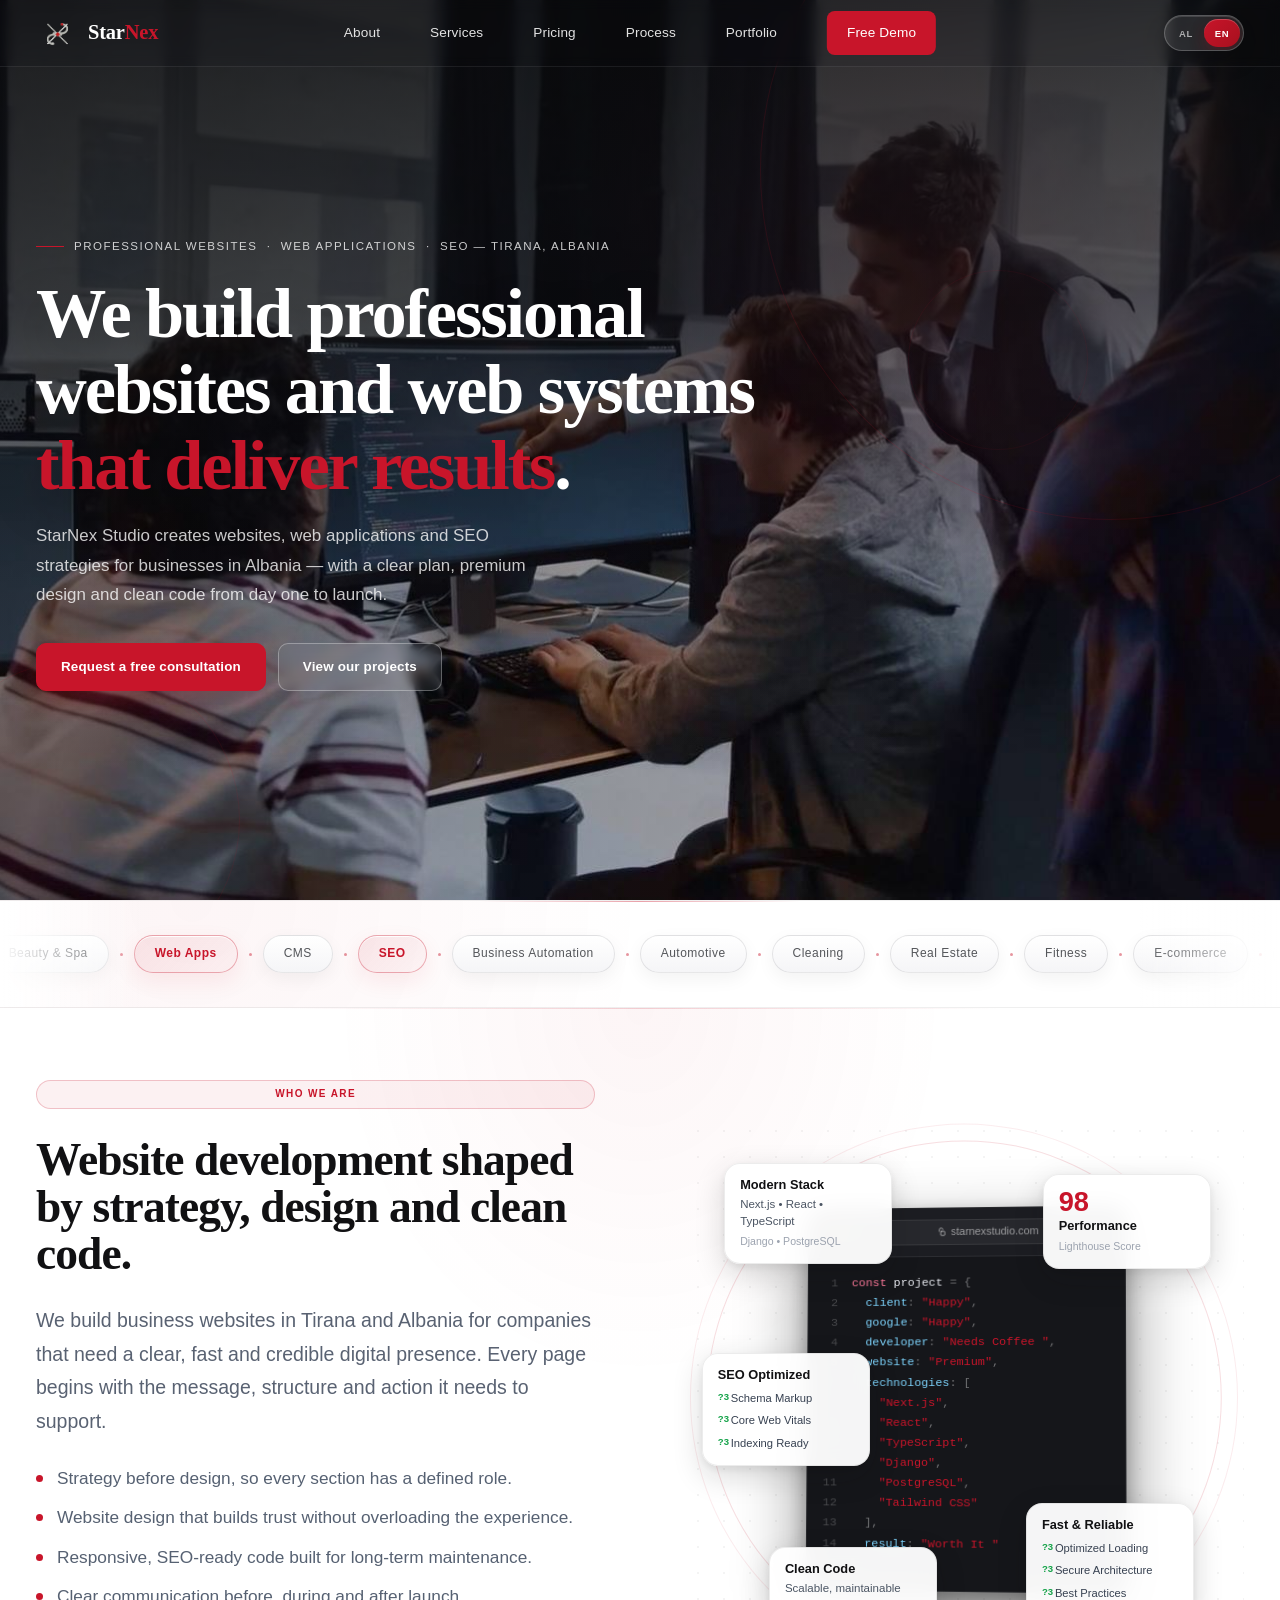
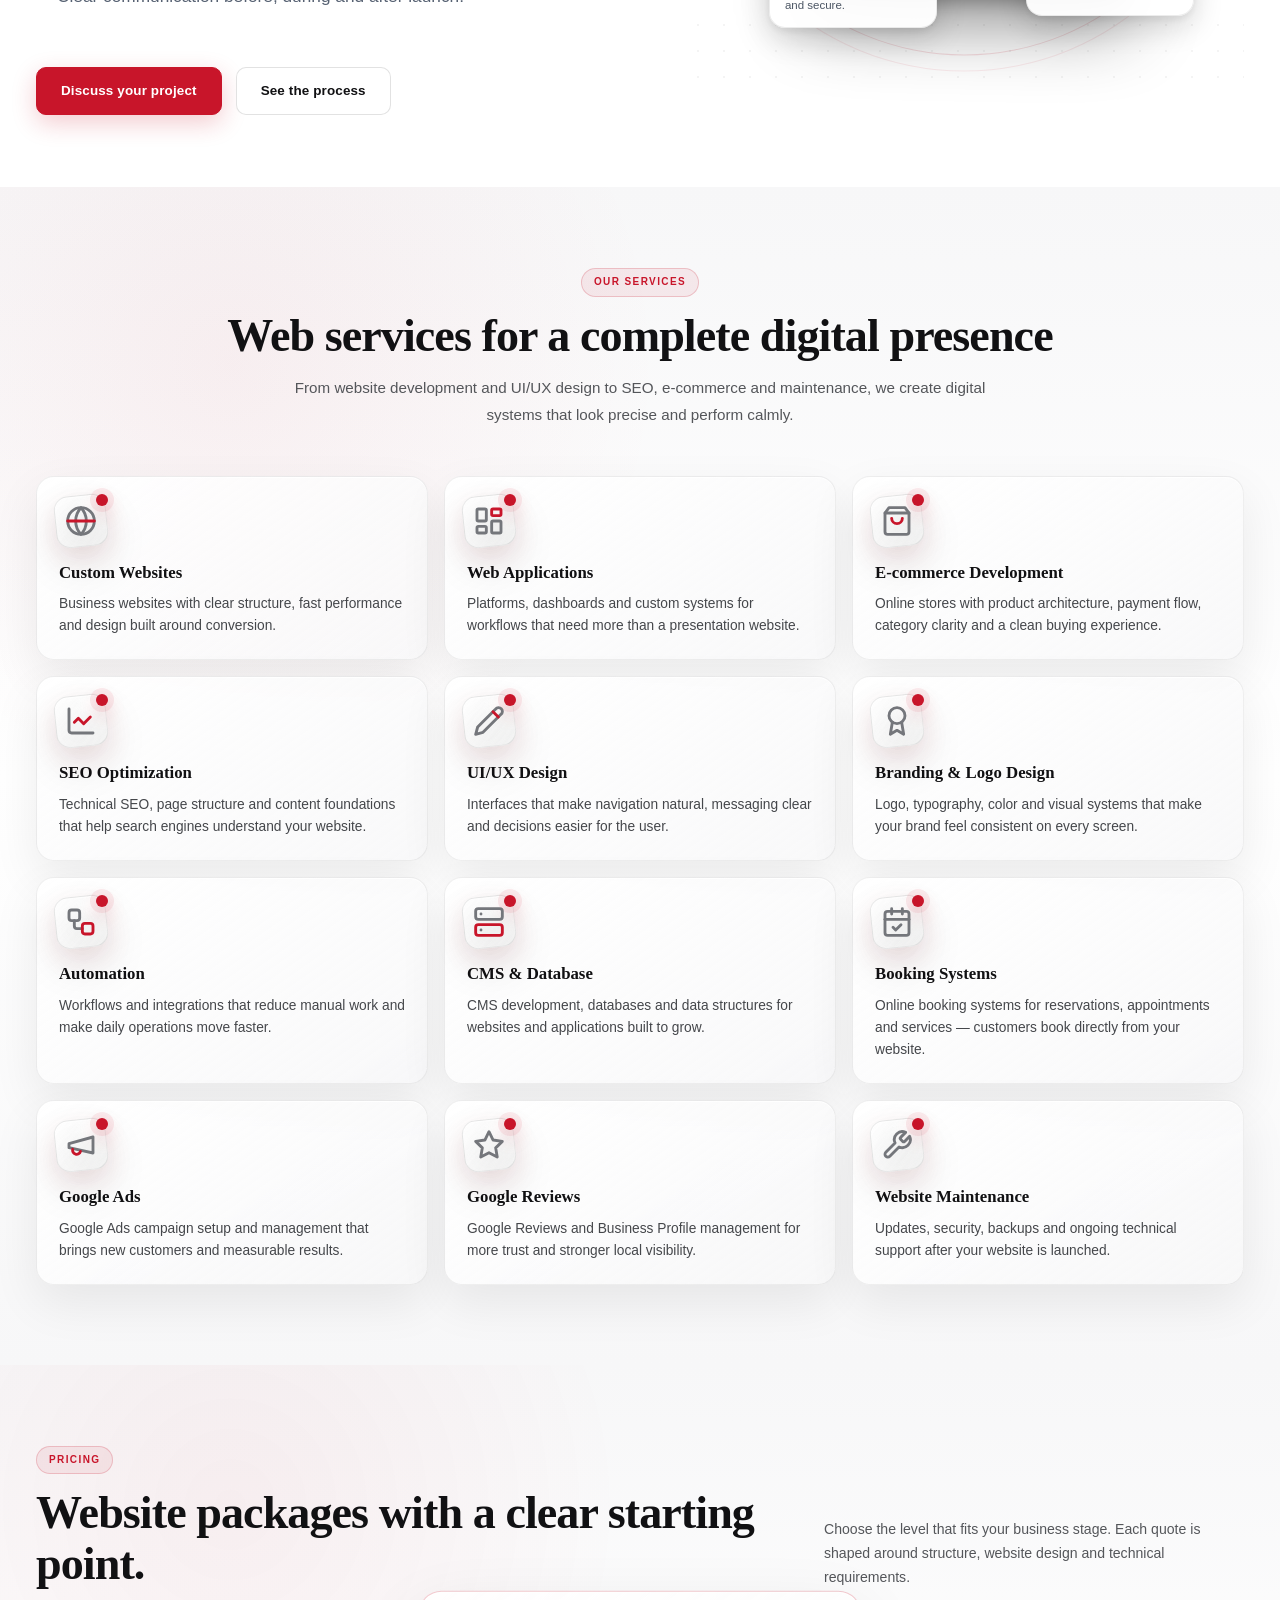
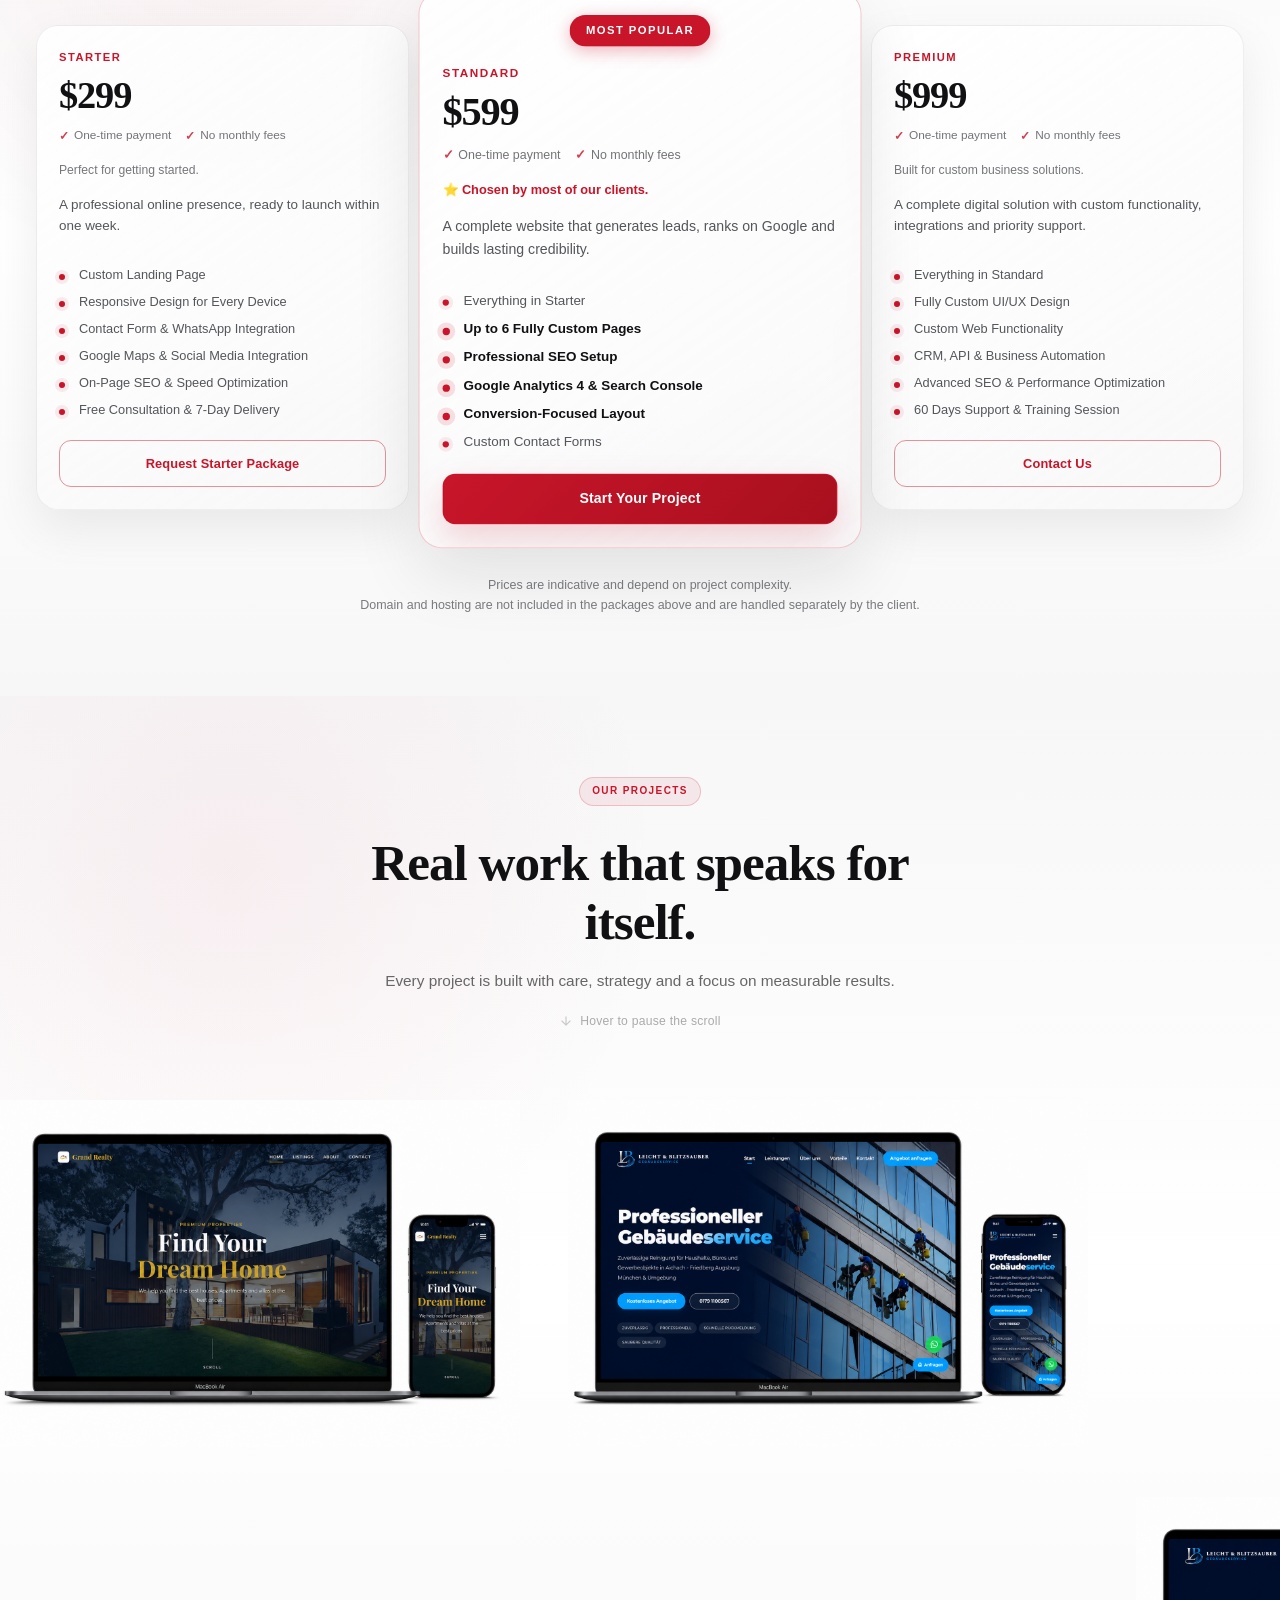
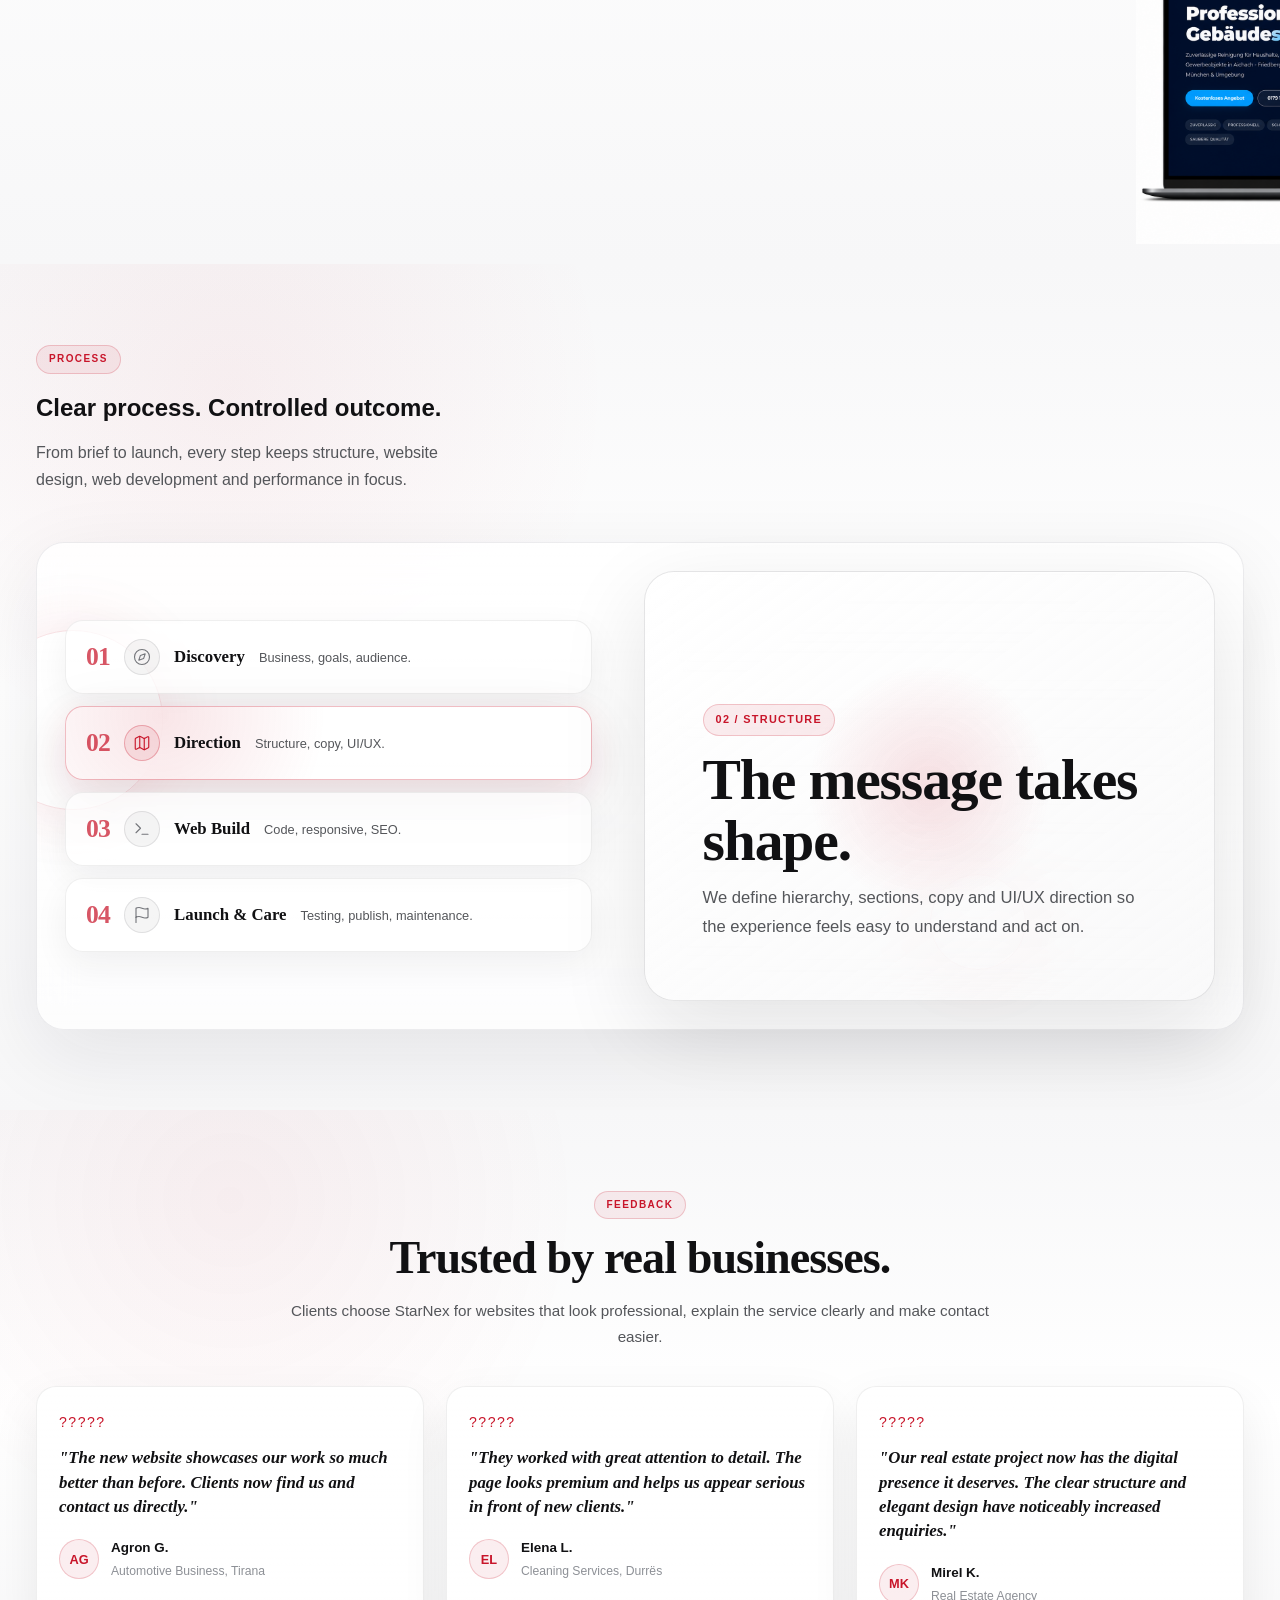
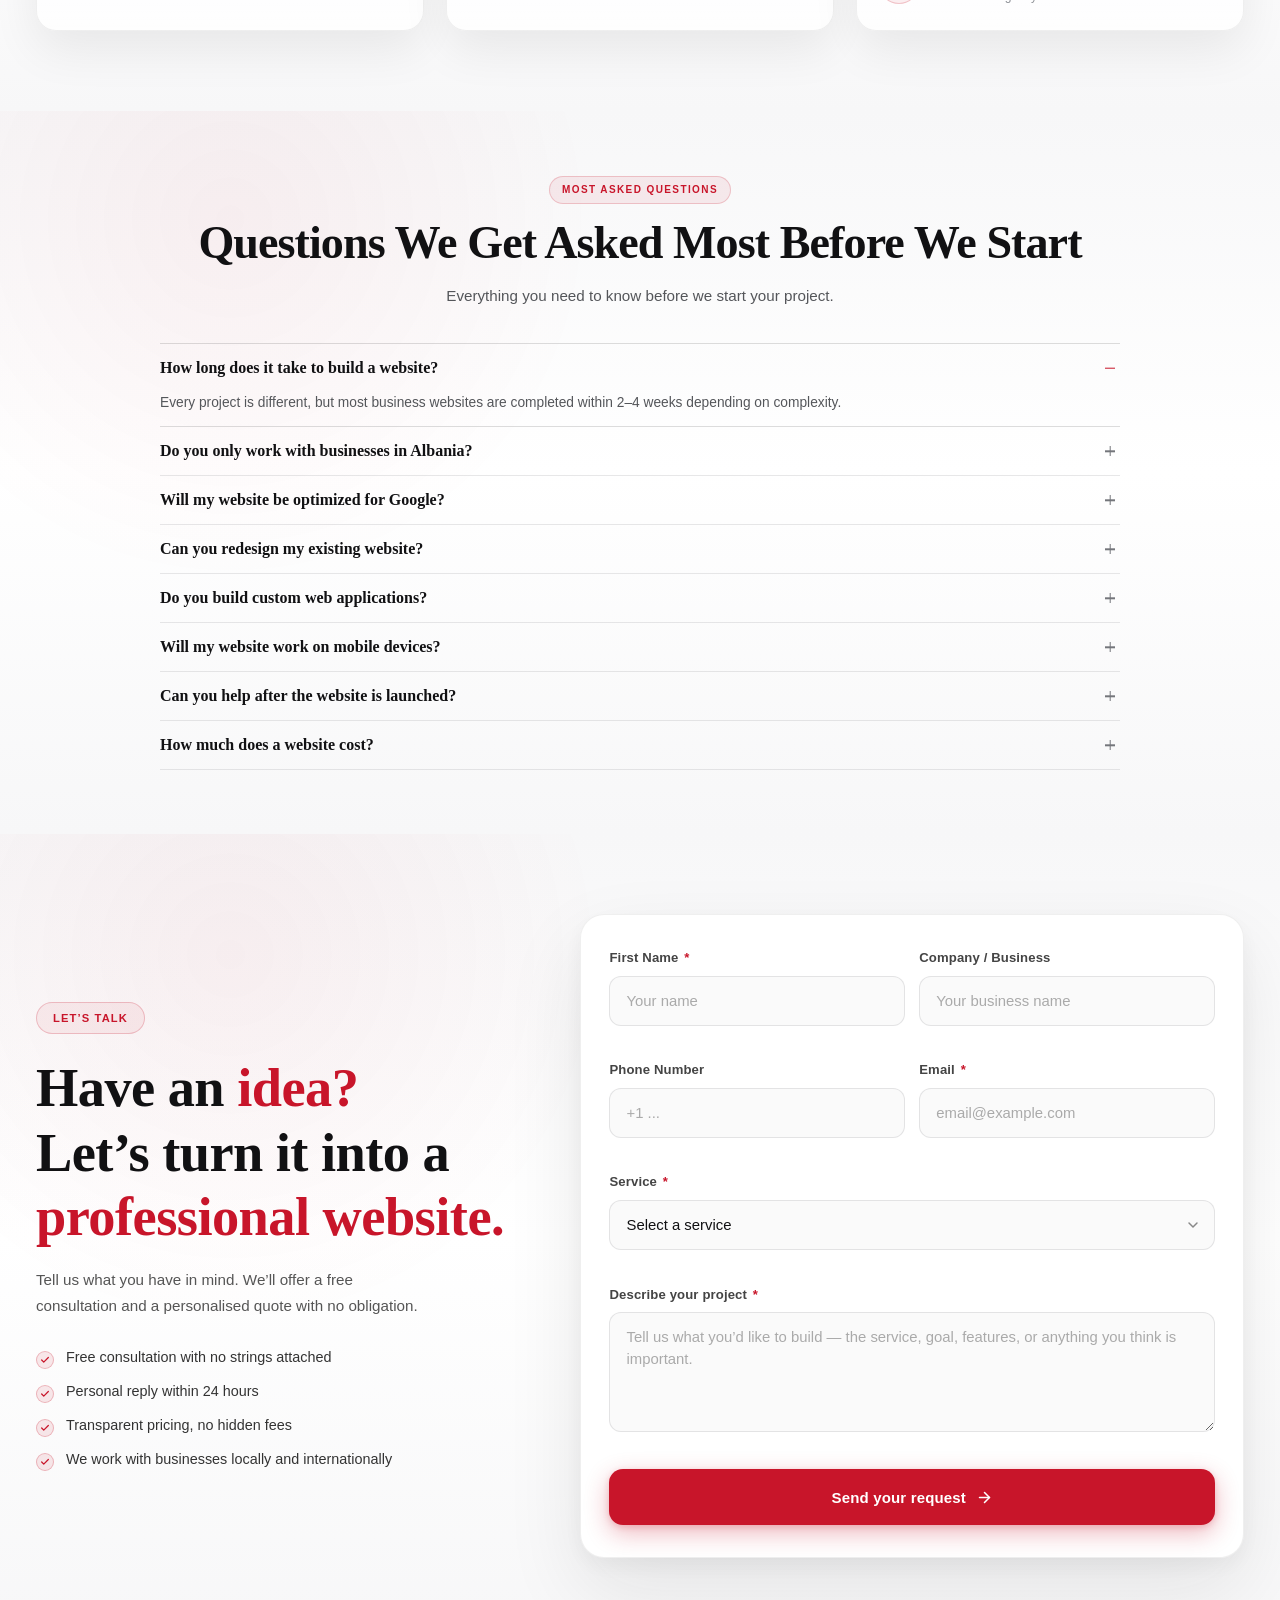
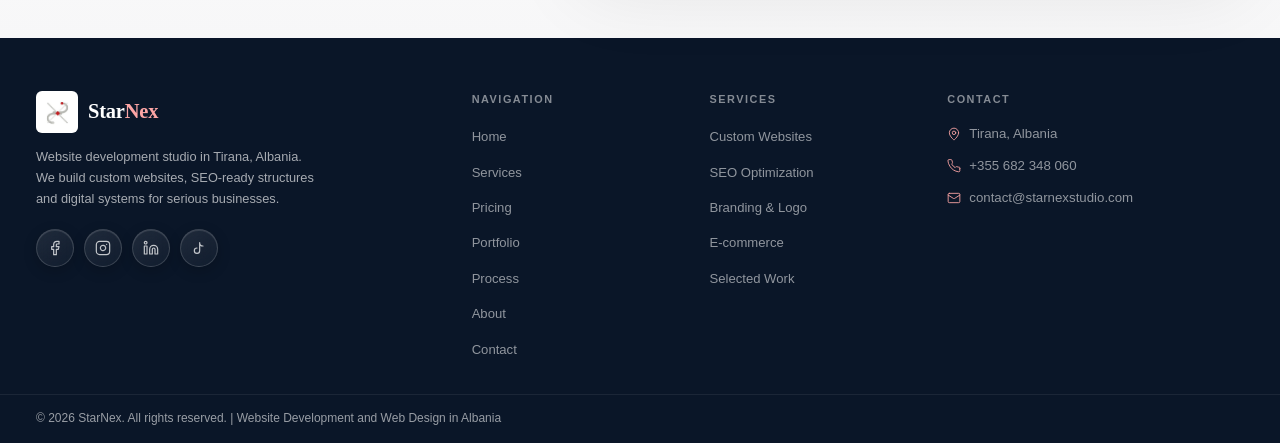
==== commit 5dccd91e: "changes a price item" ====
--- a/en/index.html
+++ b/en/index.html
@@ -596,7 +596,7 @@
           <article class="pricing-tier" data-pricing-card>
             <div class="pricing-tier-top">
               <span class="pricing-kicker">Starter</span>
-              <strong>$249</strong>
+              <strong>$299</strong>
               <div class="pricing-meta">
                 <span>One-time payment</span>
                 <span>No monthly fees</span>
@@ -620,7 +620,7 @@
             <div class="pricing-badge">Most Popular</div>
             <div class="pricing-tier-top">
               <span class="pricing-kicker">Standard</span>
-              <strong>$449</strong>
+              <strong>$599</strong>
               <div class="pricing-meta">
                 <span>One-time payment</span>
                 <span>No monthly fees</span>
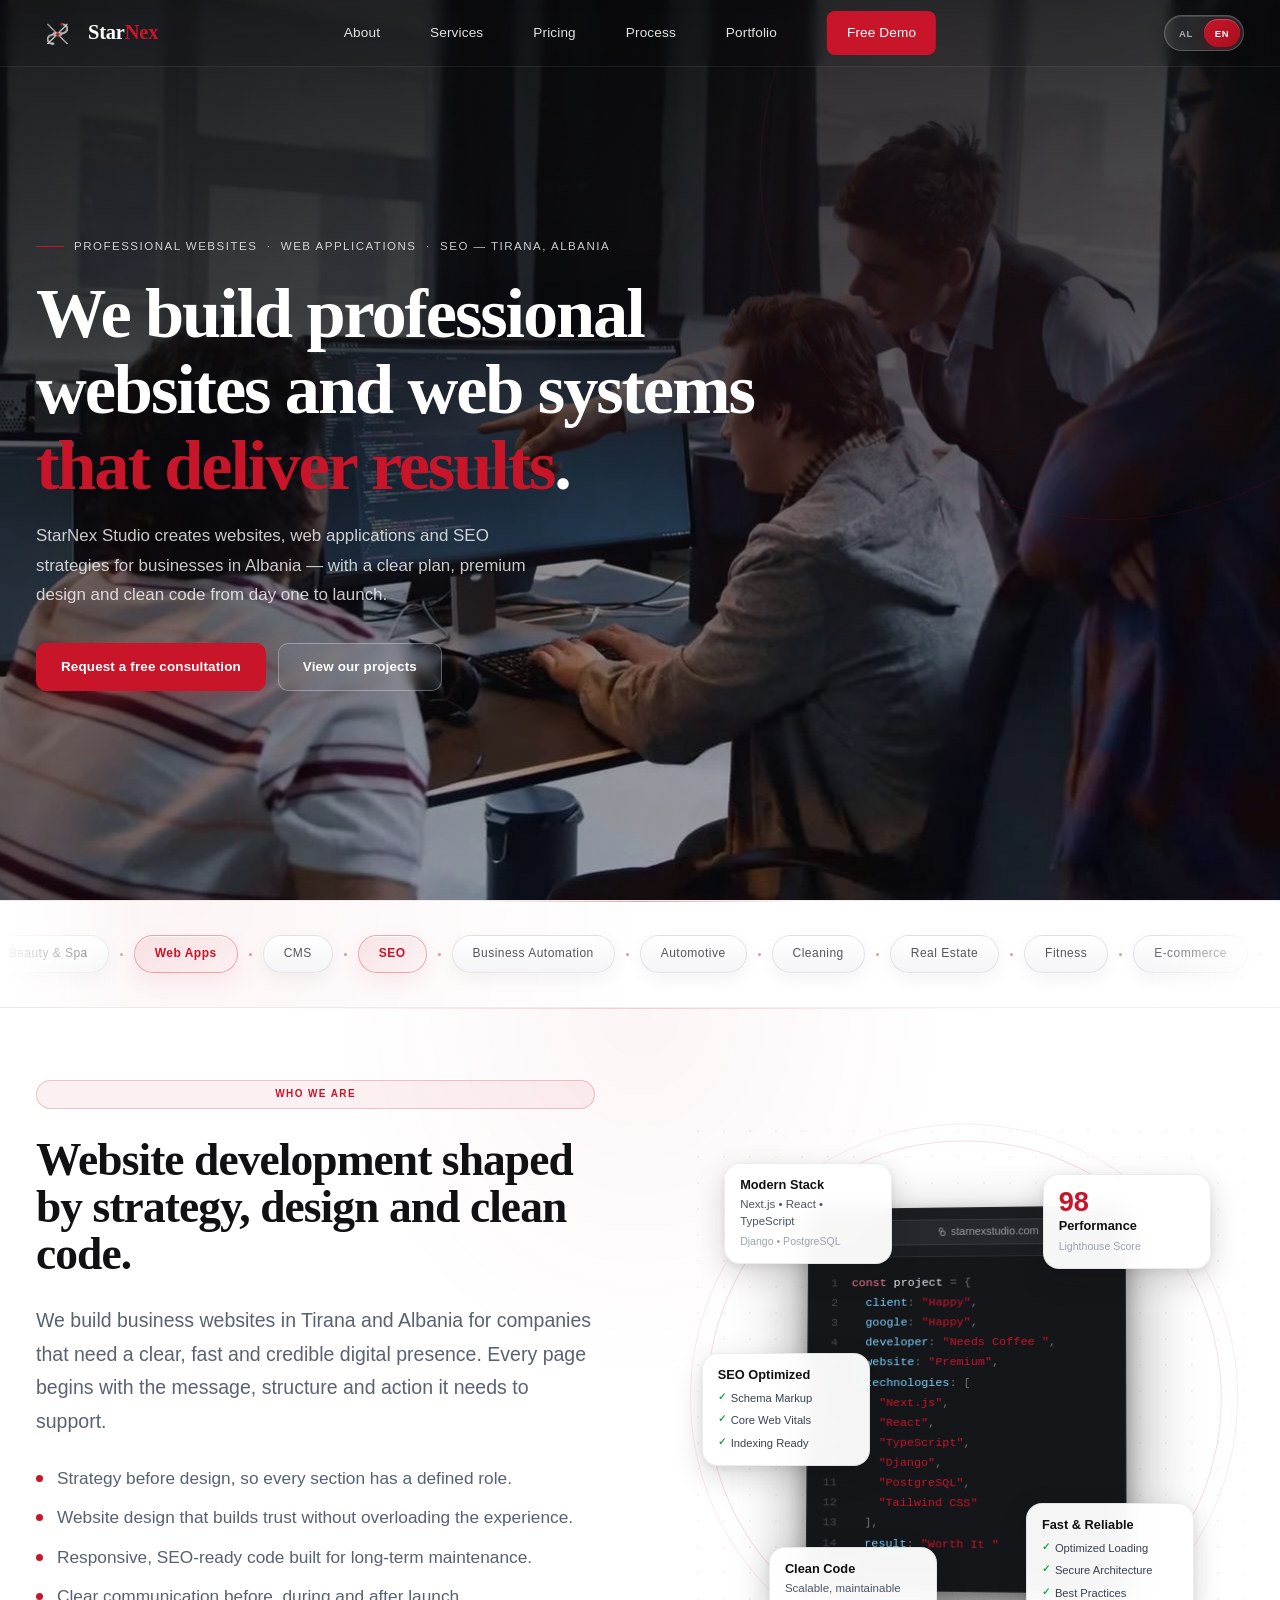
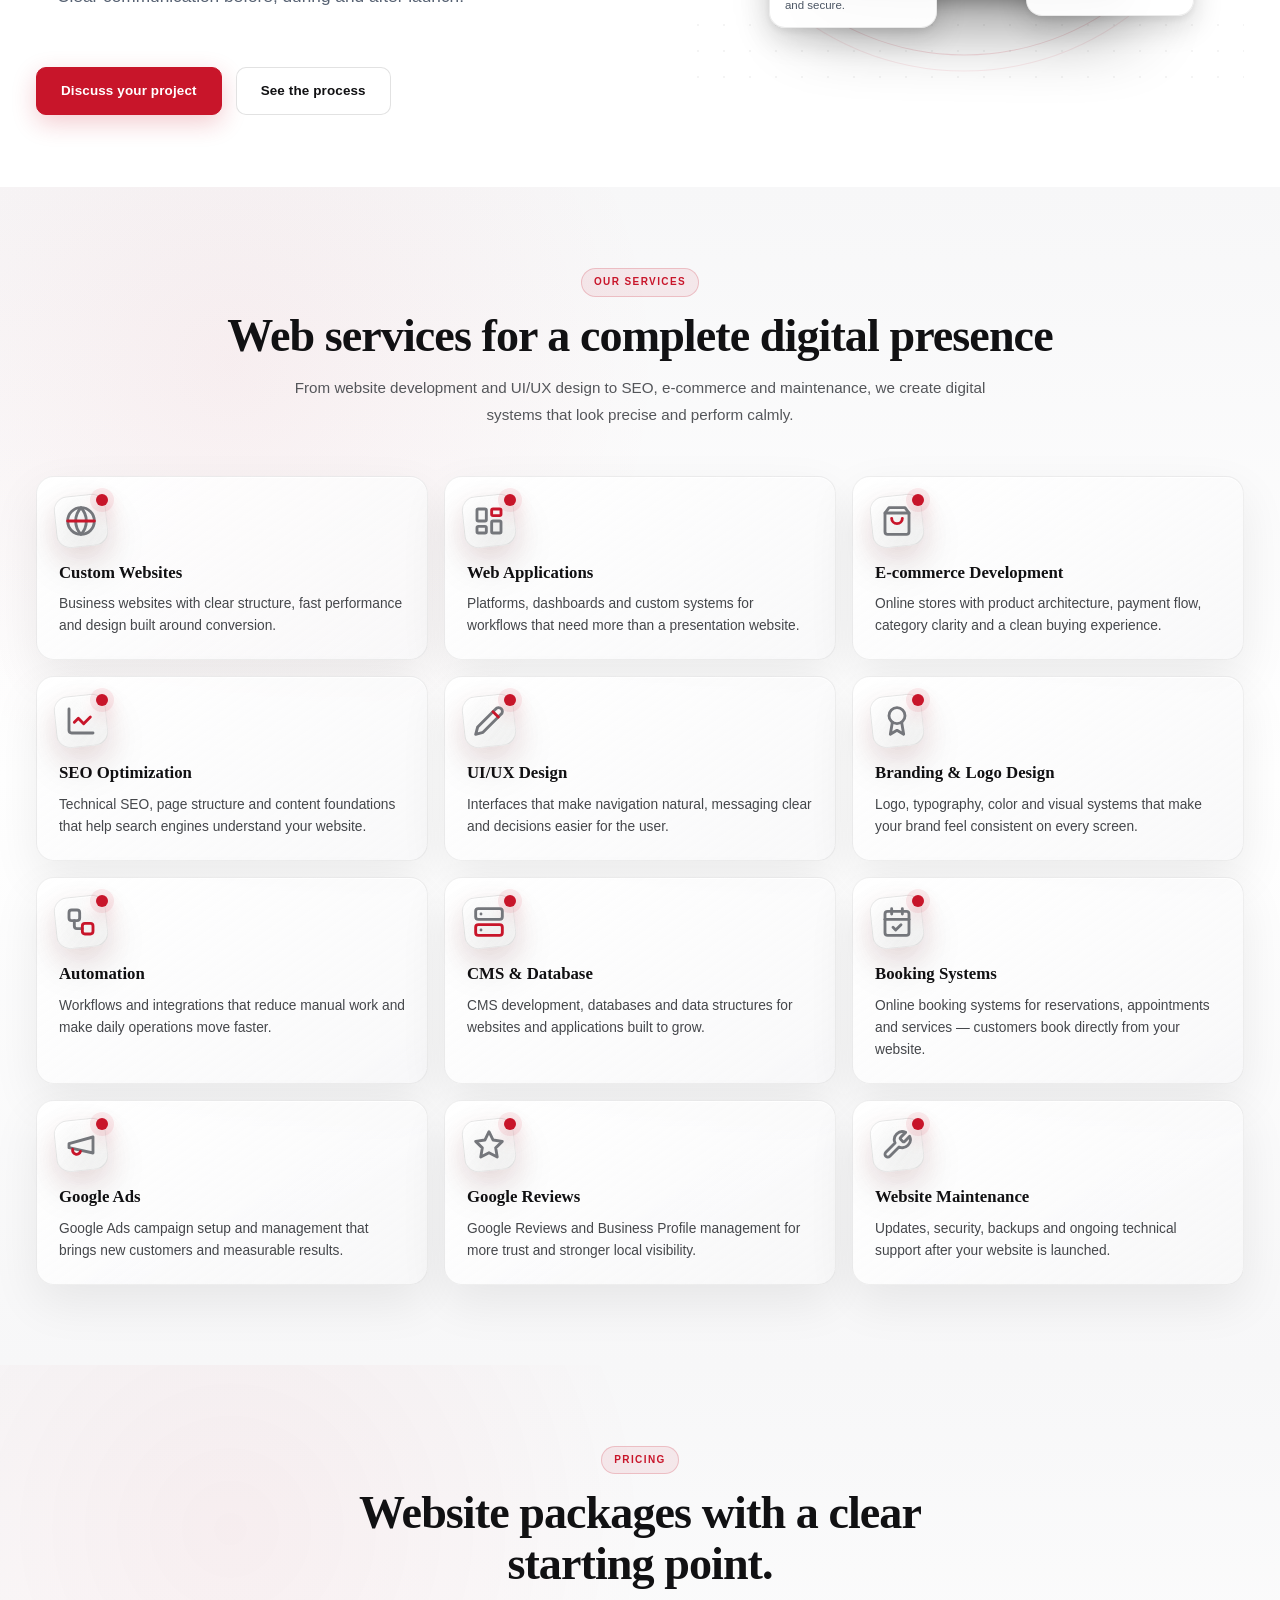
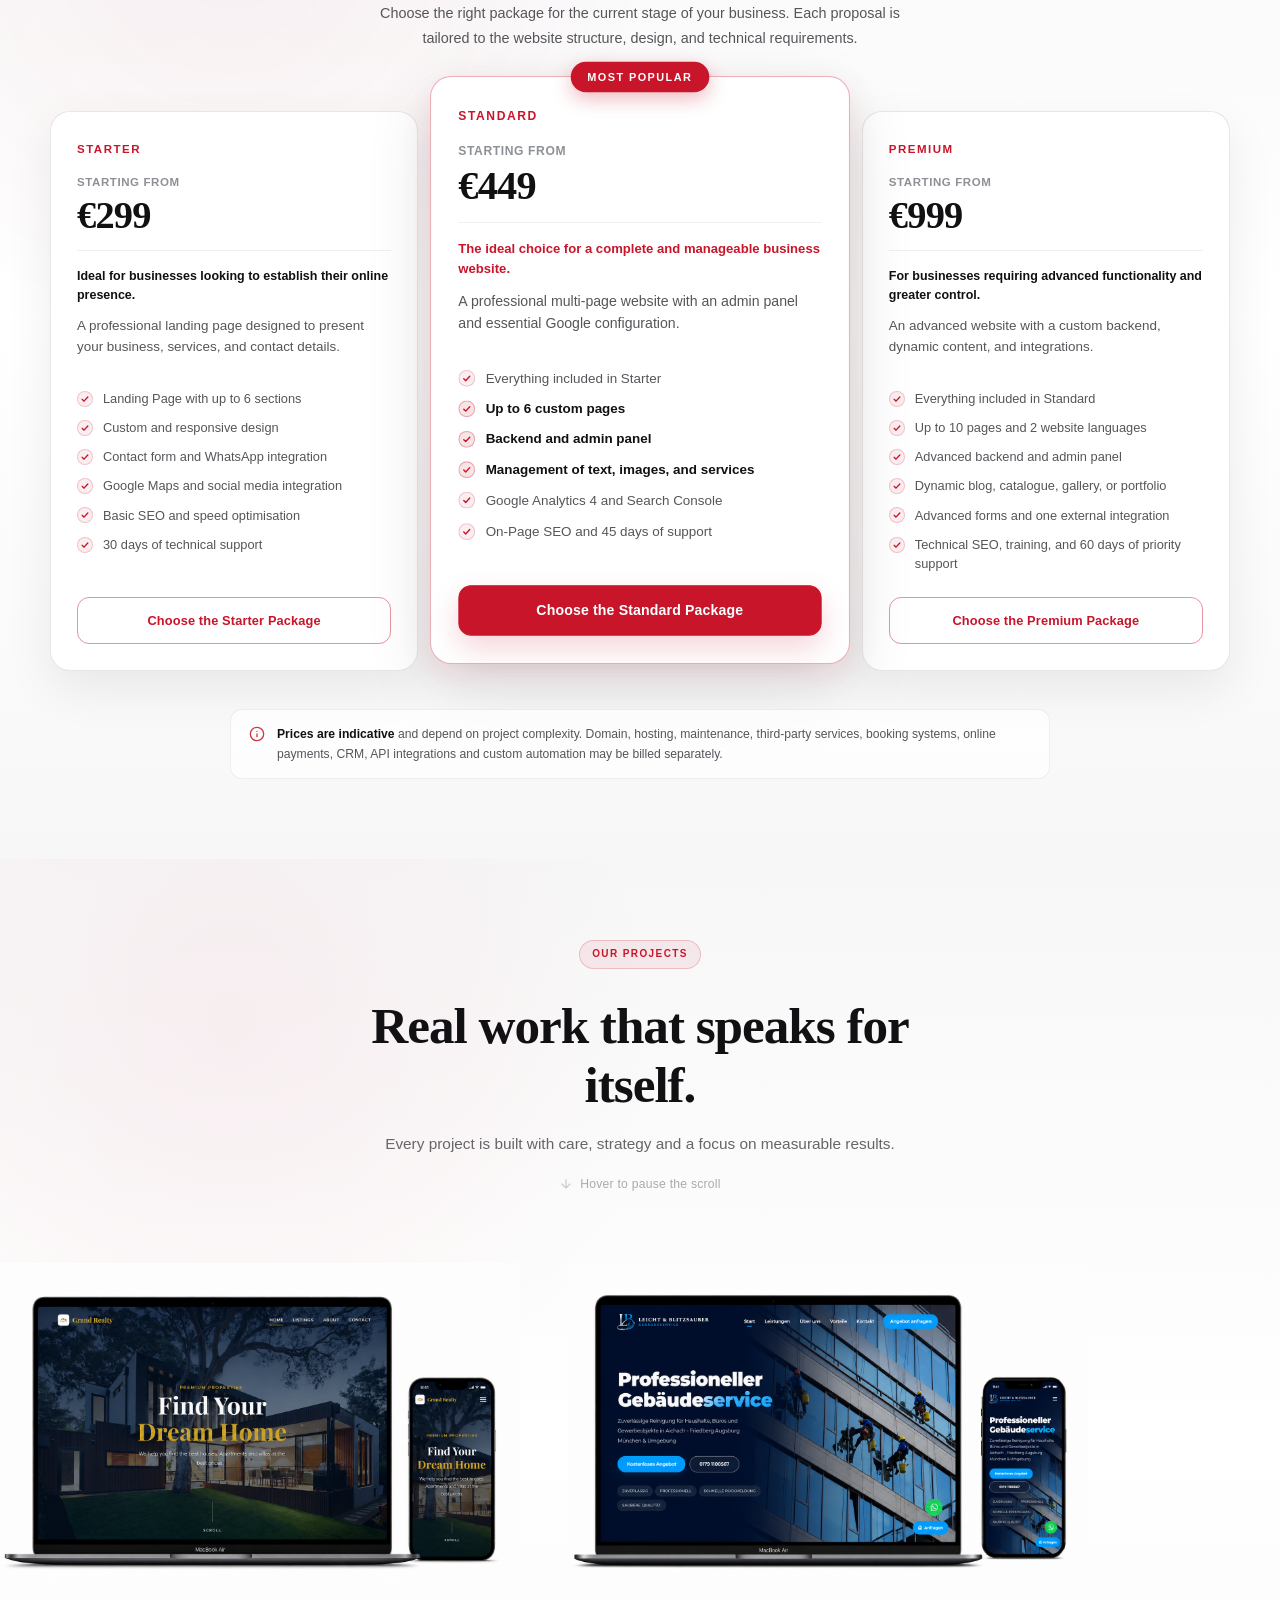
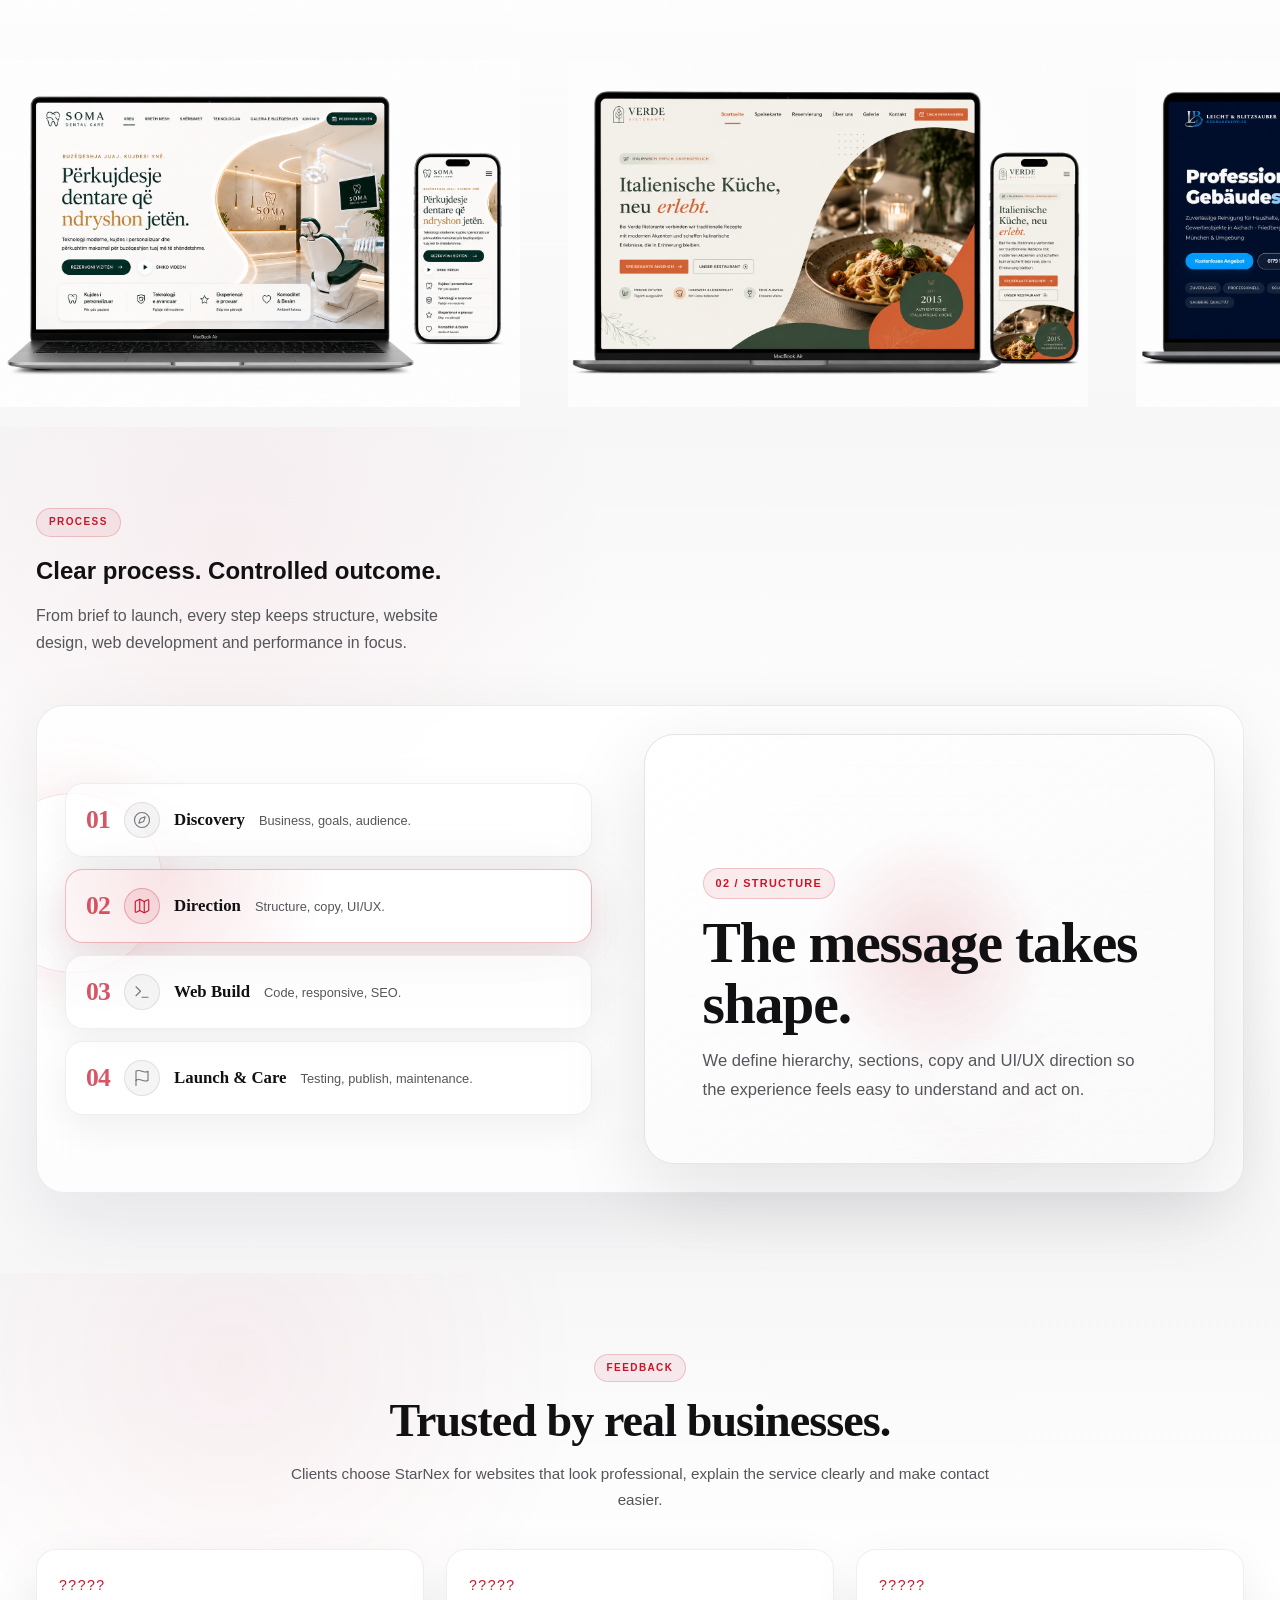
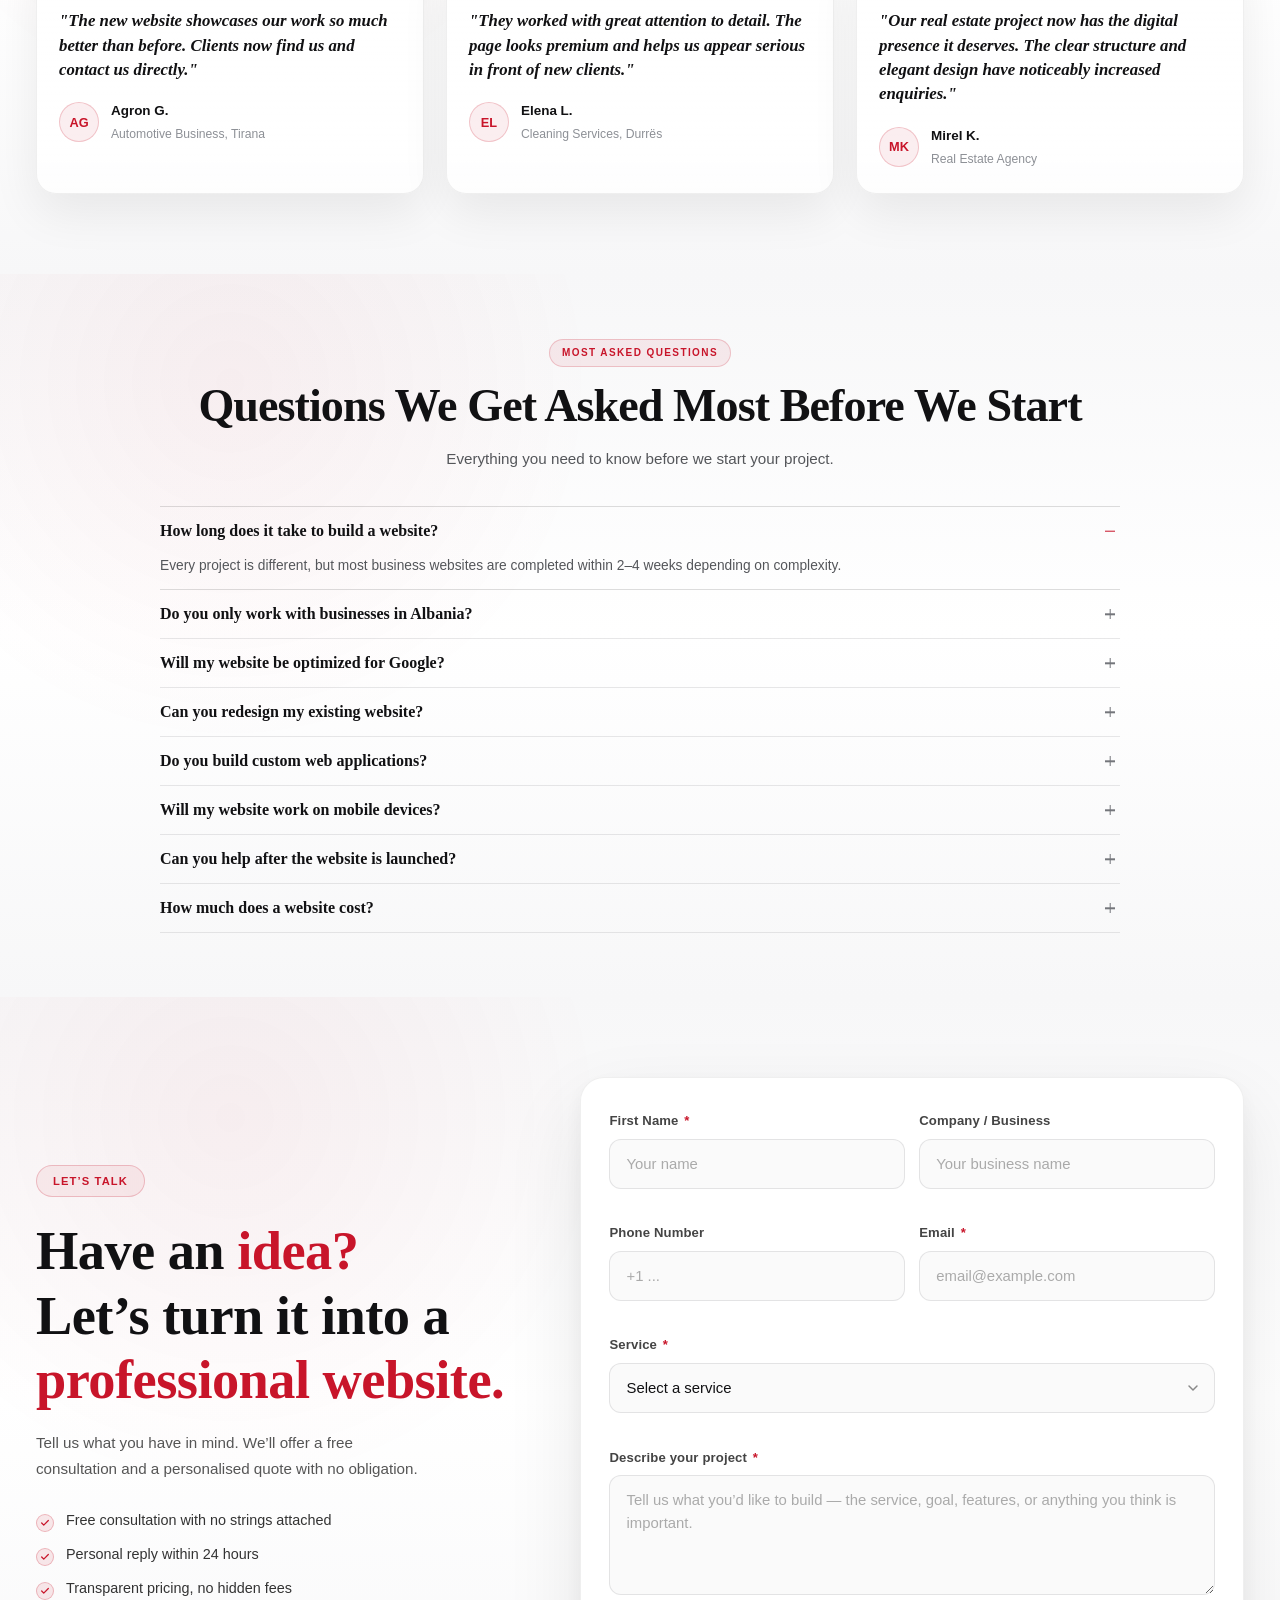
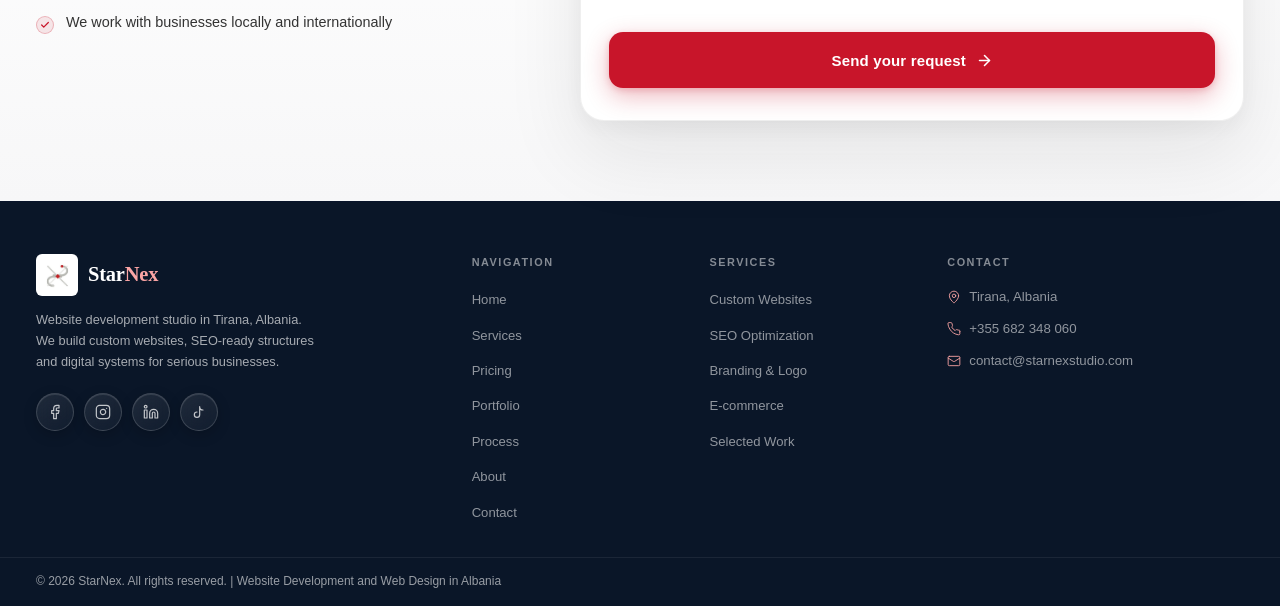
==== commit 7f85c794: "fixed packages" ====
--- a/en/index.html
+++ b/en/index.html
@@ -66,7 +66,7 @@
   <link rel="preload" as="image" href="../images/bg-hero-poster.jpg" fetchpriority="high" />
 
   <!-- Stylesheets -->
-  <link rel="stylesheet" href="../css/style.min.css?v=20260713a" />
+  <link rel="stylesheet" href="../css/style.min.css?v=20260718b" />
 
   <!-- Fonts -->
   <link rel="preconnect" href="https://fonts.googleapis.com" />
@@ -583,11 +583,9 @@
     <section class="pricing-preview" id="pricing" data-pricing-section aria-label="StarNex pricing">
       <div class="container">
         <div class="pricing-head reveal">
-          <div>
-            <div class="section-badge">Pricing</div>
-            <h2 class="section-heading">Website packages with a clear starting point.</h2>
-          </div>
-          <p>Choose the level that fits your business stage. Each quote is shaped around structure, website design and technical requirements.</p>
+          <div class="section-badge">Pricing</div>
+          <h2 class="section-heading">Website packages with a clear starting point.</h2>
+          <p>Choose the right package for the current stage of your business. Each proposal is tailored to the website structure, design, and technical requirements.</p>
         </div>
 
         <div class="pricing-composition reveal" data-stagger="0.08">
@@ -596,79 +594,104 @@
           <article class="pricing-tier" data-pricing-card>
             <div class="pricing-tier-top">
               <span class="pricing-kicker">Starter</span>
-              <strong>$299</strong>
-              <div class="pricing-meta">
-                <span>One-time payment</span>
-                <span>No monthly fees</span>
-              </div>
-            </div>
-            <div class="pricing-trust-msg">Perfect for getting started.</div>
-            <p>A professional online presence, ready to launch within one week.</p>
+              <span class="pricing-from">Starting from</span>
+              <strong class="pricing-price">€299</strong>
+            </div>
+
+            <div class="pricing-trust-msg">
+              Ideal for businesses looking to establish their online presence.
+            </div>
+
+            <p>
+              A professional landing page designed to present your business, services, and contact details.
+            </p>
+
             <ul>
-              <li>Custom Landing Page</li>
-              <li>Responsive Design for Every Device</li>
-              <li>Contact Form &amp; WhatsApp Integration</li>
-              <li>Google Maps &amp; Social Media Integration</li>
-              <li>On-Page SEO &amp; Speed Optimization</li>
-              <li>Free Consultation &amp; 7-Day Delivery</li>
+              <li>Landing Page with up to 6 sections</li>
+              <li>Custom and responsive design</li>
+              <li>Contact form and WhatsApp integration</li>
+              <li>Google Maps and social media integration</li>
+              <li>Basic SEO and speed optimisation</li>
+              <li>30 days of technical support</li>
             </ul>
-            <a class="pricing-cta" href="#contact">Request Starter Package</a>
+
+            <a class="pricing-cta" href="#contact">
+              Choose the Starter Package
+            </a>
           </article>
 
           <!-- STANDARD -->
           <article class="pricing-tier featured" data-pricing-card>
             <div class="pricing-badge">Most Popular</div>
+
             <div class="pricing-tier-top">
               <span class="pricing-kicker">Standard</span>
-              <strong>$599</strong>
-              <div class="pricing-meta">
-                <span>One-time payment</span>
-                <span>No monthly fees</span>
-              </div>
-            </div>
-            <div class="pricing-trust-msg">⭐ Chosen by most of our clients.</div>
-            <p>A complete website that generates leads, ranks on Google and builds lasting credibility.</p>
+              <span class="pricing-from">Starting from</span>
+              <strong class="pricing-price">€449</strong>
+            </div>
+
+            <div class="pricing-trust-msg">
+              The ideal choice for a complete and manageable business website.
+            </div>
+
+            <p>
+              A professional multi-page website with an admin panel and essential Google configuration.
+            </p>
+
             <ul>
-              <li>Everything in Starter</li>
-              <li class="hi">Up to 6 Fully Custom Pages</li>
-              <li class="hi">Professional SEO Setup</li>
-              <li class="hi">Google Analytics 4 &amp; Search Console</li>
-              <li class="hi">Conversion-Focused Layout</li>
-              <li>Custom Contact Forms</li>
+              <li>Everything included in Starter</li>
+              <li class="hi">Up to 6 custom pages</li>
+              <li class="hi">Backend and admin panel</li>
+              <li class="hi">Management of text, images, and services</li>
+              <li>Google Analytics 4 and Search Console</li>
+              <li>On-Page SEO and 45 days of support</li>
             </ul>
-            <a class="pricing-cta" href="#contact">Start Your Project</a>
+
+            <a class="pricing-cta" href="#contact">
+              Choose the Standard Package
+            </a>
           </article>
 
           <!-- PREMIUM -->
           <article class="pricing-tier" data-pricing-card>
             <div class="pricing-tier-top">
               <span class="pricing-kicker">Premium</span>
-              <strong>$999</strong>
-              <div class="pricing-meta">
-                <span>One-time payment</span>
-                <span>No monthly fees</span>
-              </div>
-            </div>
-            <div class="pricing-trust-msg">Built for custom business solutions.</div>
-            <p>A complete digital solution with custom functionality, integrations and priority support.</p>
+              <span class="pricing-from">Starting from</span>
+              <strong class="pricing-price">€999</strong>
+            </div>
+
+            <div class="pricing-trust-msg">
+              For businesses requiring advanced functionality and greater control.
+            </div>
+
+            <p>
+              An advanced website with a custom backend, dynamic content, and integrations.
+            </p>
+
             <ul>
-              <li>Everything in Standard</li>
-              <li>Fully Custom UI/UX Design</li>
-              <li>Custom Web Functionality</li>
-              <li>CRM, API &amp; Business Automation</li>
-              <li>Advanced SEO &amp; Performance Optimization</li>
-              <li>60 Days Support &amp; Training Session</li>
+              <li>Everything included in Standard</li>
+              <li>Up to 10 pages and 2 website languages</li>
+              <li>Advanced backend and admin panel</li>
+              <li>Dynamic blog, catalogue, gallery, or portfolio</li>
+              <li>Advanced forms and one external integration</li>
+              <li>Technical SEO, training, and 60 days of priority support</li>
             </ul>
-            <a class="pricing-cta" href="#contact">Contact Us</a>
+
+            <a class="pricing-cta" href="#contact">
+              Choose the Premium Package
+            </a>
           </article>
 
         </div>
 
-
-        <p class="pricing-note reveal">
-          Prices are indicative and depend on project complexity.<br>
-          Domain and hosting are not included in the packages above and are handled separately by the client.
-        </p>
+        <div class="pricing-note reveal" role="note">
+          <svg viewBox="0 0 24 24" fill="none" stroke="currentColor" stroke-width="2" stroke-linecap="round" stroke-linejoin="round" aria-hidden="true"><circle cx="12" cy="12" r="10"/><line x1="12" y1="8" x2="12" y2="8.01"/><line x1="12" y1="12" x2="12" y2="16"/></svg>
+          <p>
+            <strong>Prices are indicative</strong> and depend on project complexity.
+            Domain, hosting, maintenance, third-party services, booking systems, online payments,
+            CRM, API integrations and custom automation may be billed separately.
+          </p>
+        </div>
       </div>
     </section>
 
--- a/css/style.min.css
+++ b/css/style.min.css
@@ -1 +1 @@
-*,*::before,*::after{box-sizing:border-box;margin:0;padding:0;}html{scroll-behavior:smooth;font-size:16px;-webkit-text-size-adjust:100%;}body{font-family:var(--font-body);background:var(--bg);color:var(--text-primary);line-height:1.65;overflow-x:hidden;}img,svg{display:block;max-width:100%;}a{color:inherit;text-decoration:none;}ul{list-style:none;}button{font-family:inherit;cursor:pointer;border:none;background:none;}:root{--red:#C8152A;--red-hover:#A8101E;--red-muted:rgba(200,21,42,.07);--red-muted-border:rgba(200,21,42,.20);--silver:#9B9B9E;--silver-line:#B9BABD;--silver-ink:#74767B;--bg:#F7F7F8;--bg-white:#FFFFFF;--bg-section:#F2F3F5;--bg-dark:#0B0B0D;--bg-dark-card:#18181B;--text-primary:#111113;--text-secondary:#54565A;--text-muted:#8D9096;--heading-primary:#111113;--border:rgba(155,155,158,.16);--border-medium:rgba(155,155,158,.24);--footer-navy:#0A1628;--whatsapp-green:#25D366;--font-display:'Cormorant Garamond',Georgia,serif;--font-body:'DM Sans',sans-serif;--radius-sm:8px;--radius:12px;--radius-card:20px;--radius-pill:999px;--shadow-card:0 18px 48px rgba(17,17,19,.075),inset 0 1px 0 rgba(255,255,255,.86);--shadow-card-hover:0 24px 64px rgba(17,17,19,.105),inset 0 1px 0 rgba(255,255,255,.92);--shadow-red:0 8px 24px rgba(200,21,42,.22);--ease:cubic-bezier(0.22,0.61,0.36,1);--dur:.28s;--container-max:1360px;--gutter:clamp(20px,5vw,36px);--section-y:clamp(56px,9vw,80px);--section-y-sm:clamp(42px,6vw,64px);--header-gap:clamp(32px,4vw,48px);--heading:clamp(1.95rem,3.6vw,3.15rem);--subtitle:clamp(.95rem,1.15vw,1.02rem);--gap-lg:clamp(16px,2vw,22px);--gap-md:clamp(12px,1.6vw,16px);--gap-sm:clamp(8px,1vw,12px);--surface-glow:radial-gradient(circle at 18% 15%,rgba(200,21,42,.05),transparent 30%),linear-gradient(180deg,#F7F7F8 0%,#FFFFFF 50%,#F7F7F8 100%);}.skip-link{position:absolute;top:-60px;left:12px;z-index:100002;background:var(--red);color:#fff;padding:12px 20px;border-radius:var(--radius-sm);font-family:var(--font-body);font-size:.85rem;font-weight:600;transition:top var(--dur);}.skip-link:focus{top:12px;}a:focus-visible,button:focus-visible,input:focus-visible,select:focus-visible,textarea:focus-visible,[tabindex]:focus-visible{outline:2px solid var(--red);outline-offset:2px;}.container{width:100%;max-width:var(--container-max);margin:0 auto;padding:0 var(--gutter);}.section-badge{display:inline-flex;align-items:center;gap:8px;align-self:flex-start;font-size:10px;font-weight:700;letter-spacing:.14em;text-transform:uppercase;color:var(--red);background:var(--red-muted);border:1px solid var(--red-muted-border);padding:5px 12px;border-radius:var(--radius-pill);margin-bottom:14px;min-height:26px;}.section-heading{font-family:var(--font-display);font-size:var(--heading);font-weight:600;line-height:1.1;letter-spacing:-.02em;color:var(--heading-primary);margin-bottom:14px;}.section-sub{font-size:var(--subtitle);color:var(--text-secondary);line-height:1.72;}.section-header.center{text-align:center;}.section-header.center .section-sub{max-width:710px;margin:0 auto;}.btn{display:inline-flex;align-items:center;justify-content:center;gap:8px;font-family:var(--font-body);font-size:.84rem;font-weight:600;letter-spacing:.01em;padding:12px 24px;min-height:44px;border-radius:10px;transition:transform var(--dur) var(--ease),box-shadow var(--dur) var(--ease),background var(--dur) var(--ease),border-color var(--dur) var(--ease),color var(--dur) var(--ease);white-space:nowrap;}.btn-primary{background:var(--red);color:#fff;border:1px solid var(--red);box-shadow:var(--shadow-red);}.btn-ghost{color:var(--text-primary);border:1px solid var(--border-medium);background:var(--bg-white);}.btn-nav{background:var(--red);color:#fff !important;padding:9px 20px;border-radius:var(--radius-sm);font-size:.8rem;font-weight:600;}.btn-dark-ghost,.light-btn{border:1px solid rgba(255,255,255,.30);background:rgba(255,255,255,.06);color:#fff;backdrop-filter:blur(6px);-webkit-backdrop-filter:blur(6px);}@media(hover:hover) and(pointer:fine){.btn-primary:hover{background:var(--red-hover);border-color:var(--red-hover);transform:translateY(-2px);box-shadow:0 14px 36px rgba(200,21,42,.30);}.btn-ghost:hover{border-color:var(--red);color:var(--red);background:var(--red-muted);}.btn-nav:hover{background:var(--red-hover);}.btn-dark-ghost:hover,.light-btn:hover{background:rgba(255,255,255,.12);border-color:rgba(255,255,255,.55);color:#fff;transform:translateY(-2px);}}.reveal{opacity:0;transform:translateY(24px);transition:opacity .7s var(--ease),transform .7s var(--ease);}.reveal.visible{opacity:1;transform:translateY(0);}.reveal-d1{transition-delay:.08s;}.reveal-d2{transition-delay:.16s;}.reveal-d3{transition-delay:.24s;}@keyframes pageFade{from{opacity:0;}to{opacity:1;}}body{animation:pageFade .5s ease forwards;}.navbar{position:fixed;top:0;left:0;right:0;z-index:900;background:rgba(11,11,13,.08);backdrop-filter:blur(6px);-webkit-backdrop-filter:blur(6px);border-bottom:1px solid rgba(255,255,255,.08);box-shadow:none;transition:background-color .34s var(--ease),border-color .34s var(--ease),backdrop-filter .34s var(--ease);}.navbar.scrolled,.navbar.navbar-scrolled,.navbar.menu-open{background:rgba(248,249,250,.96);border-bottom:1px solid rgba(0,0,0,.06);box-shadow:0 1px 10px rgba(0,0,0,.035);backdrop-filter:blur(12px);-webkit-backdrop-filter:blur(12px);}.navbar.scrolled .logo-text,.navbar.navbar-scrolled .logo-text{color:var(--text-primary);}.navbar.scrolled .nav-links a:not(.btn-nav),.navbar.navbar-scrolled .nav-links a:not(.btn-nav){color:var(--text-secondary);}.nav-inner{display:flex;align-items:center;justify-content:space-between;height:66px;}.logo{display:flex;align-items:center;gap:10px;}.logo img{width:42px;height:42px;object-fit:contain;border-radius:6px;}.logo-text{font-family:var(--font-display);font-size:1.28rem;font-weight:700;letter-spacing:-.01em;color:#fff;transition:color .3s ease;}.navbar.scrolled .logo-text,.navbar.navbar-scrolled .logo-text,.navbar.menu-open .logo-text{color:var(--text-primary);}.logo-accent{color:var(--red);}.nav-links{display:none;align-items:center;gap:40px;}.nav-links a{font-size:.85rem;font-weight:500;letter-spacing:.01em;color:rgba(255,255,255,.88);position:relative;transition:color .3s ease;}.navbar.scrolled .nav-links a:not(.btn-nav),.navbar.navbar-scrolled .nav-links a:not(.btn-nav){color:var(--text-secondary);}.nav-links a:not(.btn-nav)::after{content:'';position:absolute;left:0;bottom:-3px;width:0;height:1px;background:var(--red);transition:width .3s ease;}.nav-links a:not(.btn-nav):hover::after{width:100%;}.nav-links a.active:not(.btn-nav){color:var(--red) !important;}.nav-links a.active:not(.btn-nav)::after{width:100%;}.hamburger{display:flex;align-items:center;justify-content:center;width:40px;height:40px;border-radius:var(--radius-sm);background:rgba(255,255,255,.08);flex-direction:column;gap:5px;}.navbar.scrolled .hamburger,.navbar.navbar-scrolled .hamburger,.navbar.menu-open .hamburger{background:rgba(17,17,19,.06);}.hamburger span{width:20px;height:2px;border-radius:2px;background:#fff;transition:all .25s ease;}.navbar.scrolled .hamburger span,.navbar.navbar-scrolled .hamburger span,.navbar.menu-open .hamburger span{background:var(--text-primary);}.hamburger.active span:nth-child(1){transform:translateY(7px) rotate(45deg);}.hamburger.active span:nth-child(2){opacity:0;}.hamburger.active span:nth-child(3){transform:translateY(-7px) rotate(-45deg);}#mobileMenu{display:flex;flex-direction:column;position:fixed;top:66px;left:0;right:0;height:auto;background:#f8f9fa;padding:18px var(--gutter) 24px;z-index:890;border-top:1px solid rgba(0,0,0,.04);box-shadow:0 18px 32px rgba(0,0,0,.06);transform:translateY(-8px);opacity:0;visibility:hidden;pointer-events:none;transition:opacity .22s ease,transform .22s ease,visibility 0s linear .22s;}#mobileMenu.open{transform:translateY(0);opacity:1;visibility:visible;pointer-events:auto;transition:opacity .22s ease,transform .22s ease,visibility 0s linear 0s;}.mobile-link{display:block;position:relative;width:100%;padding:14px 0;color:#111113;font-size:.96rem;font-weight:650;line-height:1.25;}.mobile-link::after{content:'';display:block;width:48%;height:1px;margin-top:14px;background:linear-gradient(90deg,rgba(200,21,42,.45),rgba(200,21,42,.06));border-radius:var(--radius-pill);}.mobile-link:last-child::after{display:none;}.language-toggle{display:inline-flex;align-items:center;margin-left:12px;user-select:none;-webkit-user-select:none;touch-action:none;}.language-toggle-track{--toggle-padding:3px;--option-width:32px;position:relative;display:grid;grid-template-columns:repeat(2,var(--option-width));align-items:center;padding:var(--toggle-padding);border:1px solid rgba(255,255,255,.22);border-radius:var(--radius-pill);background:rgba(255,255,255,.10);box-shadow:0 8px 24px rgba(0,0,0,.18),inset 0 1px 0 rgba(255,255,255,.14);backdrop-filter:blur(14px);-webkit-backdrop-filter:blur(14px);cursor:grab;overflow:hidden;transition:background .34s var(--ease),border-color .34s var(--ease),box-shadow .34s var(--ease);}.navbar.scrolled .language-toggle-track,.navbar.navbar-scrolled .language-toggle-track,.navbar.menu-open .language-toggle-track{border-color:rgba(24,24,27,.1);background:rgba(255,255,255,.86);box-shadow:0 8px 24px rgba(15,23,42,.06),inset 0 1px 0 rgba(255,255,255,.92);}.language-toggle-track:active{cursor:grabbing;}.language-toggle-thumb{position:absolute;top:var(--toggle-padding);left:var(--toggle-padding);width:var(--option-width);height:calc(100% - var(--toggle-padding) * 2);border-radius:var(--radius-pill);background:linear-gradient(135deg,#c8152a 0%,#a8101e 100%);box-shadow:0 6px 16px rgba(200,21,42,.24),inset 0 1px 0 rgba(255,255,255,.22);transform:translateX(0);transition:transform .5s cubic-bezier(0.22,1,0.36,1),box-shadow .35s ease;will-change:transform;pointer-events:none;}.language-toggle[data-current-language="en"] .language-toggle-thumb{transform:translateX(var(--option-width));}.language-option{position:relative;z-index:2;display:flex;align-items:center;justify-content:center;width:var(--option-width);height:26px;padding:0;border:0;border-radius:var(--radius-pill);background:transparent;color:rgba(255,255,255,.62);font-family:var(--font-body);font-size:9px;font-weight:700;letter-spacing:.08em;cursor:pointer;transition:color .4s ease,transform .3s ease;-webkit-tap-highlight-color:transparent;}.language-option.active{color:#ffffff;}.navbar.scrolled .language-option,.navbar.navbar-scrolled .language-option,.navbar.menu-open .language-option{color:#71717a;}.navbar.scrolled .language-option.active,.navbar.navbar-scrolled .language-option.active,.navbar.menu-open .language-option.active{color:#ffffff;}.language-toggle.dragging .language-toggle-thumb{transition:none;}.language-toggle.dragging .language-option{transition:color .12s linear;}.language-toggle.switching{pointer-events:none;}.language-toggle.switching .language-toggle-thumb{box-shadow:0 8px 20px rgba(200,21,42,.28),inset 0 1px 0 rgba(255,255,255,.24);}@media(hover:hover) and(pointer:fine){.language-option:hover{transform:translateY(-1px);}}@media(min-width:900px){.nav-links{display:flex;position:absolute;left:50%;transform:translateX(-50%);gap:50px;}.hamburger,#mobileMenu{display:none;}.nav-inner{height:66px;}.language-toggle{margin-left:18px;}.language-toggle-track{--option-width:36px;--toggle-padding:3px;}.language-option{height:28px;font-size:9.5px;}}.hvs{position:relative;display:flex;align-items:center;overflow:hidden;background:#111113;min-height:100vh;min-height:100svh;}.hvs-vid{position:absolute;inset:0;width:100%;height:100%;object-fit:cover;z-index:0;}.hvs-overlay{position:absolute;inset:0;z-index:1;background:linear-gradient(180deg,rgba(8,8,9,.82) 0%,rgba(8,8,9,.62) 34%,rgba(8,8,9,.18) 62%,rgba(8,8,9,0) 86%),linear-gradient(110deg,rgba(8,8,9,.42) 0%,rgba(8,8,9,.18) 44%,rgba(18,18,19,0) 76%),radial-gradient(circle at 72% 28%,rgba(200,21,42,.16),transparent 32%);}.hvs::after{content:'';position:absolute;left:0;right:0;bottom:-1px;z-index:1;height:clamp(90px,16vw,170px);pointer-events:none;background:none;}.hvs-shape{position:absolute;pointer-events:none;z-index:1;border-radius:50%;border-color:rgba(200,21,42,.13);}.hvs-s1{width:700px;height:700px;border:1px solid rgba(200,21,42,.13);top:-180px;right:-180px;}.hvs-s2{width:320px;height:320px;border:1px solid rgba(200,21,42,.09);bottom:-80px;left:-80px;}.hvs-s3{width:180px;height:180px;border:1px solid rgba(200,21,42,.07);top:30%;right:15%;}.hvs-inner{position:relative;z-index:2;max-width:740px;padding:clamp(108px,27vw,132px) 0 clamp(44px,9vw,80px);}.hvs-tag{font-size:.72rem;letter-spacing:.13em;text-transform:uppercase;color:rgba(255,255,255,.78);margin-bottom:20px;display:flex;align-items:center;flex-wrap:wrap;gap:6px 10px;line-height:1.6;}.hvs-tag::before{content:'';width:28px;height:1px;background:var(--red);display:inline-block;}.hvs-inner h1{font-family:var(--font-display);font-size:clamp(2.35rem,8.6vw,4.4rem);font-weight:600;color:#fff;line-height:1.08;letter-spacing:-.03em;margin-bottom:18px;text-shadow:0 18px 48px rgba(0,0,0,.26);}.sn-red{color:var(--red);}.hvs-sub{font-size:clamp(.96rem,2.4vw,1.06rem);color:rgba(255,255,255,.78);max-width:500px;line-height:1.72;margin-bottom:28px;}.hvs-actions{display:flex;flex-direction:column;align-items:stretch;gap:12px;}.hvs-actions .btn{width:100%;}@media(min-width:480px){.hvs-actions{flex-direction:row;align-items:flex-start;flex-wrap:wrap;}.hvs-actions .btn{width:auto;}}@media(min-width:768px){.hvs-inner{padding:108px 0 80px;}.hvs-sub{margin-bottom:34px;}}@media(max-height:700px){.hvs-inner{padding-bottom:140px;}}.tr-ribbon{position:relative;overflow:hidden;padding:clamp(22px,4vw,34px) 0;background:linear-gradient(90deg,transparent,rgba(200,21,42,.40),transparent) top center / min(320px,60%) 1px no-repeat,radial-gradient(circle at 15% 0%,rgba(200,21,42,.045),transparent 42%),#FFFFFF;border-top:1px solid var(--border);border-bottom:1px solid var(--border);display:flex;flex-direction:column;align-items:center;gap:0;user-select:none;}.tr-ribbon::before,.tr-ribbon::after{content:'';position:absolute;top:0;bottom:0;width:clamp(56px,12vw,140px);z-index:2;pointer-events:none;}.tr-ribbon::before{left:0;background:linear-gradient(to right,#FFFFFF,transparent);}.tr-ribbon::after{right:0;background:linear-gradient(to left,#FFFFFF,transparent);}@keyframes trScroll{from{transform:translateX(0);}to{transform:translateX(-50%);}}.tr-track{display:flex;align-items:center;width:max-content;padding:0 12px;animation:trScroll 44s linear infinite;will-change:transform;}.tr-pill{display:inline-flex;align-items:center;height:34px;padding:0 16px;background:linear-gradient(180deg,#FFFFFF,#F5F5F7);border:1px solid var(--border-medium);border-radius:var(--radius-pill);box-shadow:inset 0 1px 0 rgba(255,255,255,.9),0 6px 18px rgba(17,17,19,.05);font-size:11.5px;font-weight:500;color:var(--text-secondary);letter-spacing:.04em;white-space:nowrap;flex-shrink:0;transition:transform .18s ease,border-color .18s ease,box-shadow .18s ease,background .18s ease,color .18s ease;}.tr-pill.tr-accent{color:var(--red);font-weight:600;border-color:rgba(200,21,42,.32);background:linear-gradient(135deg,rgba(200,21,42,.09),rgba(200,21,42,.03));box-shadow:inset 0 1px 0 rgba(255,255,255,.9),0 8px 22px rgba(200,21,42,.08);}.tr-dot{display:inline-block;width:3px;height:3px;border-radius:50%;background:rgba(200,21,42,.45);flex-shrink:0;margin:0 9px;}@media(hover:hover) and(pointer:fine){.tr-ribbon:hover .tr-track{animation-play-state:paused;}.tr-pill:hover{transform:translateY(-2px);border-color:rgba(200,21,42,.38);color:var(--red);background:linear-gradient(180deg,#FFFFFF,rgba(200,21,42,.05));box-shadow:inset 0 1px 0 rgba(255,255,255,.9),0 10px 24px rgba(200,21,42,.10);}.tr-pill.tr-accent:hover{border-color:rgba(200,21,42,.55);background:linear-gradient(135deg,rgba(200,21,42,.13),rgba(200,21,42,.05));}}@media(min-width:640px){.tr-pill{height:38px;padding:0 20px;font-size:12px;}.tr-dot{margin:0 11px;}}@media(prefers-reduced-motion:reduce){.tr-track{animation:none;}}.dark-split-band{position:relative;background:radial-gradient(ellipse at 50% 0%,rgba(200,21,42,.045),transparent 34%),#FFFFFF;color:var(--text-primary);overflow:hidden;}.dark-split-band::before{content:'';position:absolute;top:0;left:50%;transform:translateX(-50%);z-index:0;width:min(720px,70%);height:1px;background:linear-gradient(90deg,transparent,rgba(200,21,42,.18),transparent);}.dark-split-inner{display:grid;grid-template-columns:1fr;width:100%;max-width:var(--container-max);margin:0 auto;padding:clamp(42px,7vw,72px) var(--gutter);gap:18px;align-items:center;}.dark-split-image{min-width:0;}.dark-split-content{display:flex;flex-direction:column;justify-content:center;padding:0;}.dark-split-content .section-badge{align-self:stretch;justify-content:center;max-width:100%;margin-bottom:28px;background:rgba(200,21,42,.06);border-color:rgba(200,21,42,.22);}.dark-split-content h2{font-family:var(--font-display);font-size:clamp(2.35rem,7vw,3.9rem);line-height:1.04;letter-spacing:-.02em;color:var(--heading-primary);margin:0 0 26px;}.dark-split-content p{max-width:720px;color:#596272;font-size:clamp(1rem,2.4vw,1.22rem);line-height:1.72;margin-bottom:26px;}.alt-list{display:flex;flex-direction:column;gap:12px;margin-bottom:28px;}.alt-list li{display:flex;align-items:flex-start;gap:14px;color:#566172;font-size:clamp(.95rem,2vw,1.08rem);line-height:1.6;}.alt-list li::before{content:'';flex-shrink:0;width:7px;height:7px;border-radius:var(--radius-pill);background:var(--red);box-shadow:none;margin-top:10px;}.about-actions{display:flex;gap:14px;flex-wrap:wrap;padding:0;}.about-actions .btn{flex:1 1 auto;}.about-actions .btn-dark-ghost{background:#FFFFFF;border-color:rgba(17,17,19,.12);color:var(--text-primary);box-shadow:none;backdrop-filter:none;-webkit-backdrop-filter:none;}@media(hover:hover) and(pointer:fine){.about-actions .btn-dark-ghost:hover{background:#F7F7F8;border-color:rgba(17,17,19,.18);color:var(--text-primary);transform:translateY(-2px);}}.about-code-visual{position:relative;overflow:visible;min-height:0;padding:clamp(16px,4vw,28px) 0 clamp(12px,3vw,20px);}.about-code-bg{position:absolute;inset:0;overflow:hidden;pointer-events:none;}.about-code-orbit{position:absolute;top:50%;left:50%;border-radius:50%;border:1px solid rgba(200,21,42,.14);transform:translate(-50%,-50%);pointer-events:none;}.about-code-orbit--a{width:320px;height:320px;}.about-code-orbit--b{width:420px;height:420px;border-color:rgba(200,21,42,.08);}.about-code-dots{position:absolute;inset:0;background-image:radial-gradient(circle,rgba(17,17,19,.08) 1px,transparent 1px);background-size:26px 26px;opacity:.6;pointer-events:none;}.about-code-stage{position:relative;display:flex;align-items:center;justify-content:center;min-height:480px;padding:8px 0;}.about-code-window{position:relative;z-index:1;width:min(290px,80vw);margin:0;background:#15161a;border-radius:16px;border:1px solid rgba(255,255,255,.08);box-shadow:0 30px 70px rgba(0,0,0,.45),0 8px 20px rgba(0,0,0,.3);overflow:hidden;}.acw-topbar{display:flex;align-items:center;gap:8px;padding:11px 14px;background:#1c1d22;border-bottom:1px solid rgba(255,255,255,.07);}.acw-dots{display:flex;gap:5px;flex-shrink:0;}.dot-r,.dot-y,.dot-g{width:9px;height:9px;border-radius:50%;}.dot-r{background:#ff5f57;}.dot-y{background:#febc2e;}.dot-g{background:#28c840;}.acw-addr{flex:1;display:flex;align-items:center;gap:5px;justify-content:center;background:rgba(255,255,255,.05);border:1px solid rgba(255,255,255,.08);border-radius:99px;padding:3px 10px;font-size:.68rem;color:rgba(255,255,255,.55);}.acw-addr svg{flex-shrink:0;}.acw-body{padding:16px 0 16px 4px;overflow-x:auto;overflow-y:hidden;scrollbar-width:none;}.acw-body::-webkit-scrollbar{display:none;}.acw-code{margin:0;font-family:'SFMono-Regular',Consolas,'Liberation Mono',Menlo,monospace;font-size:.68rem;line-height:1.7;white-space:pre;}.acw-line{display:block;padding:0 16px 0 0;}.acw-ln{display:inline-block;width:20px;color:rgba(255,255,255,.22);text-align:right;margin-right:10px;user-select:none;}.tok-kw{color:#ff7b9c;}.tok-var{color:#e8eaf0;}.tok-prop{color:#7dd3fc;}.tok-str{color:#c8152a;}.tok-pl{color:rgba(255,255,255,.4);}.about-code-card{position:absolute;z-index:2;width:132px;background:rgba(255,255,255,.96);backdrop-filter:blur(10px);-webkit-backdrop-filter:blur(10px);border:1px solid rgba(17,17,19,.08);border-radius:14px;padding:11px 12px;box-shadow:0 10px 30px rgba(17,17,19,.16),0 3px 8px rgba(17,17,19,.07);display:flex;flex-direction:column;gap:3px;transition:box-shadow 280ms var(--ease);}@media(hover:hover) and(pointer:fine){.about-code-card:hover{box-shadow:0 18px 42px rgba(17,17,19,.2),0 6px 14px rgba(17,17,19,.09);}}.acc-title{font-size:.7rem;font-weight:700;color:#111113;line-height:1.3;}.acc-text{font-size:.62rem;color:#4b5563;line-height:1.45;}.acc-sub{font-size:.58rem;color:#9ca3af;}.acc-num{font-size:1.4rem;font-weight:800;color:#c8152a;line-height:1;}.acc-list{list-style:none;margin:2px 0 0;display:flex;flex-direction:column;gap:4px;}.acc-list li{font-size:.6rem;color:#374151;padding-left:12px;position:relative;}.acc-list li::before{content:'?3';position:absolute;left:0;color:#16a34a;font-weight:700;font-size:.6rem;}.acv-card--stack{top:1%;left:0;}.acv-card--seo{top:42%;left:0;}.acv-card--clean{bottom:2%;left:8%;}.acv-card--perf{top:5%;right:0;align-items:flex-start;justify-content:center;}.acv-card--fast{bottom:7%;right:0;}.acv-anim{opacity:0;transform:translateY(28px) scale(.97);}.about-code-visual.acv-visible .about-code-window{opacity:1;transform:translateY(0) scale(1);}.about-code-visual.acv-visible .acv-card--stack,.about-code-visual.acv-visible .acv-card--perf,.about-code-visual.acv-visible .acv-card--seo,.about-code-visual.acv-visible .acv-card--clean,.about-code-visual.acv-visible .acv-card--fast{opacity:1;transform:translateY(0) scale(1);}@keyframes acv-float-a{0%,100%{transform:translateY(0) rotate(0deg);}50%{transform:translateY(-9px) rotate(-.6deg);}}@keyframes acv-float-b{0%,100%{transform:translateY(-4px) rotate(0deg);}50%{transform:translateY(6px) rotate(.6deg);}}.about-code-visual.acv-done .acv-card--stack{animation:acv-float-a 6.2s ease-in-out infinite;}.about-code-visual.acv-done .acv-card--perf{animation:acv-float-b 7.4s ease-in-out .4s infinite;}.about-code-visual.acv-done .acv-card--seo{animation:acv-float-a 6.8s ease-in-out .9s infinite;}.about-code-visual.acv-done .acv-card--clean{animation:acv-float-b 7s ease-in-out .3s infinite;}.about-code-visual.acv-done .acv-card--fast{animation:acv-float-a 6.5s ease-in-out .6s infinite;}@media(hover:hover) and(pointer:fine){.about-code-card:hover{animation-play-state:paused;}}@media(min-width:900px){.dark-split-inner{grid-template-columns:minmax(0,1fr) minmax(0,1fr);grid-template-areas:"content visual" "actions visual";column-gap:clamp(54px,7vw,96px);row-gap:28px;min-height:560px;}.dark-split-content{grid-area:content;padding:0;align-self:end;}.about-actions{grid-area:actions;gap:14px;justify-content:flex-start;align-self:start;}.about-actions .btn{flex:0 0 auto;}.dark-split-content .section-badge{width:100%;}.dark-split-content h2{font-size:clamp(2.65rem,3.55vw,3.85rem);max-width:720px;}.dark-split-content p{max-width:780px;}.about-code-visual{grid-area:visual;min-height:560px;padding:0;}.about-code-orbit--a{width:min(560px,92%);height:min(560px,92%);}.about-code-orbit--b{width:min(760px,98%);height:min(760px,98%);}.about-code-stage{display:flex;align-items:center;justify-content:center;min-height:560px;padding:28px 24px;transition:transform 400ms var(--ease);will-change:transform;}.about-code-window{width:320px;margin:0;transform:perspective(1100px) rotateY(-4deg) rotateX(2deg);}.about-code-visual.acv-visible .about-code-window{transform:perspective(1100px) rotateY(-4deg) rotateX(2deg) translateY(0) scale(1);}.acw-code{font-size:.74rem;}.acw-ln{width:26px;margin-right:14px;}.about-code-card{width:168px;padding:13px 15px;border-radius:16px;}.acc-title{font-size:.8rem;}.acc-text{font-size:.72rem;}.acc-sub{font-size:.66rem;}.acc-num{font-size:1.7rem;}.acc-list li{font-size:.7rem;padding-left:13px;}.acv-card--stack{top:8%;left:7%;}.acv-card--seo{top:42%;left:3%;}.acv-card--clean{bottom:9%;left:15%;}.acv-card--perf{top:10%;right:6%;}.acv-card--fast{bottom:11%;right:9%;}}.svc-band{padding:var(--section-y) 0;background:var(--surface-glow);}.service-editorial-head{margin-bottom:var(--header-gap);}.svc-grid{display:grid;grid-template-columns:1fr;gap:var(--gap-lg);margin-top:0;}.svc-card{display:block;padding:clamp(18px,4vw,22px);background:linear-gradient(145deg,rgba(255,255,255,.96),rgba(247,247,248,.78));border:1px solid var(--border);border-radius:18px;text-decoration:none;color:inherit;box-shadow:var(--shadow-card);transition:transform .28s var(--ease),border-color .28s var(--ease),box-shadow .28s var(--ease);}@media(hover:hover) and(pointer:fine){.svc-card:hover{transform:translateY(-4px);border-color:rgba(200,21,42,.24);box-shadow:var(--shadow-card-hover);}}.svc-icon{position:relative;width:44px;height:44px;display:inline-flex;align-items:center;justify-content:center;color:var(--silver-ink);margin-bottom:16px;overflow:visible;}.svc-icon::before{content:'';position:absolute;inset:-4px;border-radius:14px;background:radial-gradient(circle at 70% 18%,rgba(255,255,255,.9),transparent 26%),linear-gradient(135deg,rgba(255,255,255,.78),rgba(183,185,182,.16));border:1px solid rgba(17,17,19,.08);box-shadow:0 18px 42px rgba(17,17,19,.10),0 10px 28px rgba(200,21,42,.08),inset 0 1px 0 rgba(255,255,255,.82);transform:rotate(-6deg);transition:transform .32s var(--ease),box-shadow .32s var(--ease),border-color .32s var(--ease);}.svc-icon::after{content:'';position:absolute;right:-5px;top:-5px;width:12px;height:12px;border-radius:50%;background:var(--red);box-shadow:0 0 0 6px rgba(200,21,42,.08),0 8px 18px rgba(200,21,42,.28);transition:transform .32s var(--ease),box-shadow .32s var(--ease);}.svc-icon svg{position:relative;z-index:1;width:32px;height:32px;fill:none;stroke:currentColor;stroke-width:2.15;stroke-linecap:round;stroke-linejoin:round;filter:drop-shadow(0 8px 14px rgba(17,17,19,.12));transition:transform .32s var(--ease),color .32s var(--ease);animation:serviceIconFloat 6.5s ease-in-out infinite;}.svc-icon svg path:nth-of-type(2),.svc-icon svg path:nth-of-type(3),.svc-icon svg rect:nth-of-type(2),.svc-icon svg circle:nth-of-type(2){stroke:var(--red);}.svc-card:nth-child(2) .svc-icon svg{animation-delay:-.7s;}.svc-card:nth-child(3) .svc-icon svg{animation-delay:-1.4s;}.svc-card:nth-child(4) .svc-icon svg{animation-delay:-2.1s;}.svc-card:nth-child(5) .svc-icon svg{animation-delay:-2.8s;}.svc-card:nth-child(6) .svc-icon svg{animation-delay:-3.5s;}.svc-card:nth-child(7) .svc-icon svg{animation-delay:-4.2s;}.svc-card:nth-child(8) .svc-icon svg{animation-delay:-4.9s;}@keyframes serviceIconFloat{0%,100%{transform:translateY(0);}50%{transform:translateY(-2px);}}@media(hover:hover) and(pointer:fine){.svc-card:hover .svc-icon::before{border-color:rgba(200,21,42,.20);box-shadow:0 22px 54px rgba(17,17,19,.13),0 14px 36px rgba(200,21,42,.15),inset 0 1px 0 rgba(255,255,255,.9);transform:rotate(-2deg) translateY(-2px);}.svc-card:hover .svc-icon::after{transform:translate3d(2px,-2px,0) scale(1.12);box-shadow:0 0 0 8px rgba(200,21,42,.10),0 10px 24px rgba(200,21,42,.34);}.svc-card:hover .svc-icon svg{color:#0B0B0D;filter:drop-shadow(0 12px 18px rgba(200,21,42,.12));transform:translateY(-2px) rotate(.8deg);}}.svc-card h3{font-family:var(--font-display);font-weight:600;font-size:1.05rem;color:var(--text-primary);margin-bottom:7px;}.svc-card p{font-family:var(--font-body);font-size:.86rem;line-height:1.6;color:#45474B;}@media(prefers-reduced-motion:reduce){.svc-icon svg{animation:none !important;}}@media(min-width:640px){.svc-grid{grid-template-columns:repeat(2,1fr);}}@media(min-width:1024px){.svc-grid{grid-template-columns:repeat(3,1fr);gap:16px;}}.pricing-preview{position:relative;overflow:hidden;padding:var(--section-y) 0;background:var(--surface-glow);}.pricing-head{margin-bottom:var(--header-gap);}.pricing-head .section-heading{max-width:760px;margin:0;}.pricing-head p{max-width:420px;color:var(--text-secondary);font-size:.88rem;line-height:1.72;margin-top:12px;}.pricing-composition{display:flex;flex-direction:column;align-items:stretch;gap:var(--gap-lg);}.pricing-tier{position:relative;overflow:hidden;padding:clamp(18px,4vw,22px);border:1px solid var(--border);border-radius:22px;background:linear-gradient(145deg,rgba(255,255,255,.88),rgba(247,247,248,.70));box-shadow:var(--shadow-card);transition:border-color 300ms var(--ease),box-shadow 300ms var(--ease);}.pricing-tier.featured{border-color:rgba(200,21,42,.22);box-shadow:var(--shadow-card-hover);z-index:2;}.pricing-badge{display:flex;align-items:center;justify-content:center;width:fit-content;margin:0 auto 16px;padding:5px 14px;border:1px solid rgba(200,21,42,.36);border-radius:var(--radius-pill);background:var(--red);color:#fff;font-size:.67rem;font-weight:800;letter-spacing:.13em;text-transform:uppercase;box-shadow:0 4px 16px rgba(200,21,42,.32);}.pricing-tier-top{margin-bottom:14px;}.pricing-kicker{display:block;margin-bottom:10px;color:var(--red);font-size:.7rem;font-weight:800;letter-spacing:.13em;text-transform:uppercase;}.pricing-tier-top strong{color:var(--heading-primary);font-family:var(--font-display);font-size:clamp(2.1rem,6vw,2.5rem);line-height:.95;letter-spacing:-.03em;}.pricing-trust-msg{margin-bottom:14px;font-size:.76rem;color:var(--text-secondary);opacity:.8;}.pricing-tier.featured .pricing-trust-msg{color:var(--red);opacity:1;font-weight:600;}.pricing-tier>p{min-height:0;margin-bottom:16px;color:var(--text-secondary);font-size:.84rem;line-height:1.6;}.pricing-tier ul{display:grid;gap:8px;margin:0 0 20px;}.pricing-tier li{position:relative;padding-left:20px;color:var(--text-secondary);font-size:.8rem;line-height:1.48;}.pricing-tier li::before{content:'';position:absolute;left:0;top:.62em;width:6px;height:6px;border-radius:50%;background:var(--red);box-shadow:0 0 0 4px rgba(200,21,42,.08);}.pricing-tier.featured li.hi{color:var(--heading-primary);font-weight:600;}.pricing-tier.featured li.hi::before{width:7px;height:7px;background:var(--red);box-shadow:0 0 0 5px rgba(200,21,42,.13);}.pricing-meta{display:flex;align-items:center;gap:14px;margin:10px 0 0;flex-wrap:wrap;}.pricing-meta span{display:flex;align-items:center;gap:5px;color:var(--text-secondary);font-size:.74rem;opacity:.82;}.pricing-meta span::before{content:'\2713';color:var(--red);font-weight:700;font-size:.78rem;line-height:1;}.pricing-cta{display:inline-flex;align-items:center;justify-content:center;width:100%;min-height:44px;padding:12px 18px;border:1px solid rgba(200,21,42,.82);border-radius:12px;background:linear-gradient(135deg,var(--red),#A8101E);color:#fff;font-size:.8rem;font-weight:800;letter-spacing:.01em;box-shadow:0 14px 32px rgba(200,21,42,.18);transition:transform 280ms var(--ease),box-shadow 280ms var(--ease),background 280ms var(--ease),border-color 280ms var(--ease),color 280ms var(--ease);}.pricing-tier:not(.featured) .pricing-cta{background:transparent;border-color:rgba(200,21,42,.45);color:var(--red);box-shadow:none;}.pricing-tier.featured .pricing-cta{min-height:48px;font-size:.84rem;}@media(hover:hover) and(pointer:fine){.pricing-cta:hover{transform:translateY(-2px);background:linear-gradient(135deg,#B51225,#8F0D1A);box-shadow:0 18px 42px rgba(200,21,42,.24);}.pricing-tier:not(.featured) .pricing-cta:hover{background:rgba(200,21,42,.05);border-color:rgba(200,21,42,.65);color:var(--red);box-shadow:none;transform:translateY(-1px);}}.pricing-note{max-width:760px;margin:20px auto 0;color:rgba(84,86,90,.78);font-size:.78rem;line-height:1.6;text-align:center;}@media(min-width:640px){.pricing-tier>p{min-height:56px;}}@media(min-width:901px){.pricing-composition{flex-direction:row;align-items:flex-start;justify-content:center;gap:20px;}.pricing-tier{flex:1 1 0;min-width:0;padding:22px;}.pricing-tier.featured{flex:1.15 1 0;}.pricing-head{display:flex;align-items:end;justify-content:space-between;gap:32px;margin-bottom:36px;}.pricing-head p{margin-top:0;}.pricing-tier-top strong{font-size:clamp(1.9rem,3vw,2.5rem);}}.projects-showcase{padding:var(--section-y-sm) 0 0;background:var(--surface-glow);overflow:hidden;}.ps-header{text-align:center;max-width:640px;margin:0 auto clamp(24px,4vw,36px);}.ps-heading{font-family:var(--font-display);font-size:clamp(1.9rem,5.5vw,3.2rem);font-weight:600;color:#111113;line-height:1.15;letter-spacing:-.02em;margin:14px 0 16px;}.ps-sub{font-size:.96rem;color:#666;line-height:1.7;margin:0 0 16px;}.ps-hint{display:inline-flex;align-items:center;gap:7px;font-size:.76rem;color:#aaa;letter-spacing:.02em;}.ps-hint svg{opacity:.6;}.projects-conveyor{display:flex;flex-direction:column;gap:14px;padding:12px 0 0;}.conveyor-row{width:100%;overflow:hidden;}.conveyor-track{display:flex;align-items:center;gap:28px;width:max-content;will-change:transform;padding:16px 0 20px;}.conveyor-track[data-direction="left"]{animation:conveyor-left 40s linear infinite;}.conveyor-track[data-direction="right"]{animation:conveyor-right 40s linear infinite;}@keyframes conveyor-left{0%{transform:translateX(0);}100%{transform:translateX(-50%);}}@keyframes conveyor-right{0%{transform:translateX(-50%);}100%{transform:translateX(0);}}.conveyor-item{flex-shrink:0;display:flex;align-items:center;justify-content:center;width:220px;height:147px;text-decoration:none;transition:transform 360ms var(--ease);}.conveyor-item img{display:block;width:100%;height:100%;object-fit:contain;}@media(hover:hover) and(pointer:fine){.conveyor-item:hover{transform:translateY(-8px);}}@media(prefers-reduced-motion:reduce){.conveyor-track{animation:none !important;}}@media(min-width:480px){.conveyor-item{width:280px;height:187px;}.conveyor-track{gap:32px;}}@media(min-width:768px){.projects-showcase{padding:var(--section-y) 0 0;}.conveyor-item{width:400px;height:267px;}.conveyor-track{gap:40px;}}@media(min-width:1024px){.conveyor-item{width:520px;height:347px;}.conveyor-track{gap:48px;}}.process-strip,.workflow-strip{position:relative;overflow:hidden;padding:var(--section-y) 0;background:var(--surface-glow);}.workflow-head{margin-bottom:var(--header-gap);}.workflow-head h2{max-width:760px;}.workflow-head p{max-width:420px;color:var(--text-secondary);line-height:1.7;margin-top:12px;}.workflow-shell{position:relative;z-index:1;padding:16px;border:1px solid rgba(17,24,39,.08);border-radius:24px;background:linear-gradient(180deg,rgba(255,255,255,.86),rgba(255,255,255,.66));box-shadow:0 24px 80px rgba(17,24,39,.09);backdrop-filter:blur(18px);}.journey-orbit{position:absolute;inset:0;pointer-events:none;overflow:hidden;}.journey-orbit span{position:absolute;border-radius:50%;border:1px solid rgba(200,21,42,.12);box-shadow:0 0 70px rgba(200,21,42,.10);animation:journeyFloat 9s ease-in-out infinite;}.journey-orbit span:first-child{width:180px;height:180px;left:-54px;top:18%;}.journey-orbit span:last-child{width:96px;height:96px;right:18%;bottom:12%;animation-delay:-3s;}@keyframes journeyFloat{0%,100%{transform:translate3d(0,0,0) scale(1);opacity:.68;}50%{transform:translate3d(12px,-18px,0) scale(1.08);opacity:1;}}.journey-stage{position:relative;z-index:2;display:flex;flex-direction:column;gap:clamp(16px,3vw,24px);}.journey-steps{display:flex;flex-direction:row;gap:12px;overflow-x:auto;padding-bottom:6px;scroll-snap-type:x mandatory;scrollbar-width:none;}.journey-steps::-webkit-scrollbar{display:none;}.journey-step{flex:0 0 240px;scroll-snap-align:center;width:100%;display:flex;align-items:center;gap:14px;padding:16px;text-align:left;border-radius:18px;border:1px solid var(--border);background:rgba(255,255,255,.74);box-shadow:0 12px 34px rgba(17,24,39,.06);transition:transform .32s var(--ease),border-color .32s var(--ease),background .32s var(--ease),box-shadow .32s var(--ease);}.journey-step.active{border-color:rgba(200,21,42,.28);background:radial-gradient(circle at 18% 12%,rgba(200,21,42,.11),transparent 38%),rgba(255,255,255,.92);box-shadow:0 22px 70px rgba(17,24,39,.10),0 10px 34px rgba(200,21,42,.10);}.workflow-icon{display:inline-grid;place-items:center;width:36px;height:36px;flex:0 0 auto;border:1px solid var(--border-medium);border-radius:var(--radius-pill);background:rgba(155,155,158,.10);color:var(--silver-ink);transition:color .3s var(--ease),border-color .3s var(--ease),background .3s var(--ease);}.journey-step.active .workflow-icon{border-color:rgba(200,21,42,.28);background:rgba(200,21,42,.09);color:var(--red);}.journey-num{flex:0 0 auto;color:rgba(200,21,42,.72);font-family:var(--font-display);font-size:clamp(1.2rem,3vw,1.6rem);font-weight:700;line-height:1;letter-spacing:-.03em;}.journey-step strong{display:block;max-width:none;margin:0;font-family:var(--font-display);font-weight:600;font-size:1.05rem;color:var(--heading-primary);}.journey-step em{display:block;margin-top:4px;color:var(--text-secondary);font-size:.8rem;font-style:normal;line-height:1.45;}.journey-detail{position:relative;min-height:280px;overflow:hidden;border-radius:22px;border:1px solid rgba(17,17,19,.10);background:radial-gradient(circle at 50% 50%,rgba(200,21,42,.13),transparent 34%),linear-gradient(145deg,rgba(255,255,255,.74),rgba(245,245,246,.56));box-shadow:0 28px 88px rgba(17,17,19,.11),inset 0 1px 0 rgba(255,255,255,.82);backdrop-filter:blur(18px);}.journey-note{position:absolute;inset:0;display:flex;flex-direction:column;justify-content:flex-end;padding:24px;opacity:0;transform:translateY(18px) scale(.985);pointer-events:none;transition:opacity .45s var(--ease),transform .45s var(--ease);}.journey-note.active{opacity:1;transform:translateY(0) scale(1);pointer-events:auto;}.journey-note span{width:max-content;margin-bottom:14px;padding:6px 12px;border:1px solid rgba(200,21,42,.20);border-radius:var(--radius-pill);background:rgba(200,21,42,.08);color:var(--red);font-size:.68rem;font-weight:800;letter-spacing:.12em;text-transform:uppercase;}.journey-note h3{max-width:520px;margin-bottom:12px;color:var(--heading-primary);font-family:var(--font-display);font-size:clamp(1.5rem,5.5vw,2.4rem);line-height:1.05;letter-spacing:-.02em;}.journey-note p{max-width:610px;color:var(--text-secondary);font-size:.9rem;line-height:1.6;}@media(min-width:640px){.journey-detail{min-height:340px;}.journey-note{padding:32px;}.journey-note h3{font-size:clamp(1.75rem,4vw,2.4rem);}}@media(min-width:900px){.journey-stage{flex-direction:row;align-items:stretch;gap:clamp(20px,4vw,52px);}.journey-steps{flex:0 1 48%;flex-direction:column;overflow-x:visible;padding-bottom:0;justify-content:center;}.journey-step{flex:0 0 auto;padding:18px 20px;}.journey-detail{flex:1 1 52%;min-height:430px;border-radius:30px;}.journey-note{padding:clamp(28px,5vw,58px);}.journey-note h3{font-size:clamp(2.2rem,4.8vw,3.6rem);}.journey-note p{font-size:clamp(.98rem,1.3vw,1.08rem);line-height:1.75;}.workflow-shell{padding:28px;border-radius:28px;}}.testimonial-band{padding:var(--section-y) 0;background:var(--surface-glow);}.testimonial-grid{display:grid;grid-template-columns:1fr;gap:var(--gap-lg);margin-top:clamp(26px,5vw,36px);}.testimonial-card{padding:clamp(18px,4vw,24px) clamp(16px,4vw,22px);background:linear-gradient(180deg,rgba(255,255,255,.96),rgba(255,255,255,.82));border:1px solid var(--border);border-radius:20px;box-shadow:var(--shadow-card);transition:transform .28s var(--ease),border-color .28s var(--ease),box-shadow .28s var(--ease);}@media(hover:hover) and(pointer:fine){.testimonial-card:hover{transform:translateY(-4px);border-color:rgba(200,21,42,.24);box-shadow:var(--shadow-card-hover);}}.testimonial-stars{color:var(--red);font-size:.88rem;letter-spacing:1.5px;margin-bottom:12px;}.testimonial-text{font-family:var(--font-display);font-weight:600;font-size:1.05rem;line-height:1.45;color:var(--heading-primary);font-style:italic;margin-bottom:18px;}.testimonial-author{display:flex;align-items:center;gap:12px;}.testimonial-avatar{width:40px;height:40px;border-radius:50%;background:var(--red-muted);border:1px solid var(--red-muted-border);display:flex;align-items:center;justify-content:center;color:var(--red);font-size:.8rem;font-weight:800;flex-shrink:0;}.testimonial-name{font-size:.84rem;font-weight:700;color:var(--text-primary);}.testimonial-role{font-family:var(--font-body);font-size:.76rem;color:var(--text-muted);margin-top:2px;}@media(min-width:640px){.testimonial-grid{grid-template-columns:repeat(2,1fr);}}@media(min-width:1024px){.testimonial-grid{grid-template-columns:repeat(3,1fr);gap:22px;}}.faq-section{padding:var(--section-y-sm) 0;background:var(--surface-glow);}.faq-section .section-header{margin-bottom:clamp(22px,3vw,34px);}.faq-list{display:grid;gap:0;max-width:960px;margin:0 auto;}.faq-item{border:0;border-bottom:1px solid var(--border-medium);border-radius:0;background:transparent;box-shadow:none;transition:border-color .24s var(--ease);}.faq-item:first-child{border-top:1px solid var(--border-medium);}.faq-item:hover,.faq-item.active{border-color:rgba(17,17,19,.14);}.faq-item h3{margin:0;}.faq-question{display:flex;align-items:center;justify-content:space-between;gap:18px;width:100%;min-height:48px;padding:13px 0;border:0;background:transparent;color:var(--heading-primary);font-family:var(--font-display);font-size:clamp(.92rem,2.4vw,1rem);font-weight:600;line-height:1.25;text-align:left;cursor:pointer;}.faq-question>span:first-child{flex:1;}.faq-icon{position:relative;width:20px;height:20px;flex:0 0 20px;}.faq-icon::before,.faq-icon::after{content:'';position:absolute;left:50%;top:50%;width:10px;height:1.4px;background:var(--silver-ink);transform:translate(-50%,-50%);transition:opacity .2s var(--ease),transform .24s var(--ease),background .2s var(--ease);}.faq-item.active .faq-icon::before{background:var(--red);}.faq-icon::after{transform:translate(-50%,-50%) rotate(90deg);}.faq-item.active .faq-icon{transform:rotate(180deg);}.faq-item.active .faq-icon::after{opacity:0;transform:translate(-50%,-50%) rotate(90deg) scaleX(.4);}.faq-answer{max-height:0;opacity:0;overflow:hidden;transition:max-height .34s var(--ease),opacity .24s var(--ease);}.faq-item.active .faq-answer{opacity:1;}.faq-answer-inner{padding:0 28px 12px 0;}.faq-answer p{max-width:840px;color:var(--text-secondary);font-family:var(--font-body);font-size:.86rem;line-height:1.6;}@media(min-width:768px){.faq-question{min-height:48px;padding:14px 0;font-size:1rem;}.faq-answer-inner{padding:0 36px 12px 0;}}.contact-section{padding:var(--section-y) 0;background:var(--surface-glow);}.contact-inner{display:grid;grid-template-columns:1fr;gap:40px;align-items:center;}.contact-left{padding-right:0;}.contact-badge-pill{display:inline-flex;align-items:center;gap:8px;padding:6px 16px;border-radius:100px;border:1px solid rgba(200,21,42,.22);background:rgba(200,21,42,.06);color:var(--red);font-size:.7rem;font-weight:700;letter-spacing:.10em;text-transform:uppercase;margin-bottom:22px;}.contact-heading{font-family:var(--font-display);font-size:clamp(1.9rem,6vw,3.4rem);font-weight:600;line-height:1.18;color:#111113;margin:0 0 18px;letter-spacing:-.01em;}.contact-heading em{font-style:normal;color:var(--red);}.contact-desc{font-size:.95rem;line-height:1.7;color:#555;margin:0 0 28px;max-width:100%;}.contact-trust-list{display:flex;flex-direction:column;gap:12px;}.contact-trust-list li{display:flex;align-items:flex-start;gap:12px;font-size:.9rem;color:#333;line-height:1.5;}.contact-trust-list li::before{content:'';flex-shrink:0;margin-top:4px;width:18px;height:18px;border-radius:50%;background:rgba(200,21,42,.09);border:1.5px solid rgba(200,21,42,.25);background-image:url("data:image/svg+xml,%3Csvg xmlns='http://www.w3.org/2000/svg' width='10' height='10' viewBox='0 0 24 24' fill='none' stroke='%23c8152a' stroke-width='3' stroke-linecap='round' stroke-linejoin='round'%3E%3Cpath d='M20 6 9 17l-5-5'/%3E%3C/svg%3E");background-repeat:no-repeat;background-position:center;background-size:10px 10px;}.contact-right{width:100%;}.contact-card{background:#fff;border-radius:18px;padding:clamp(20px,5vw,32px) clamp(16px,4vw,28px);border:1px solid var(--border);box-shadow:0 32px 80px rgba(17,17,19,.09),0 8px 24px rgba(17,17,19,.05),inset 0 1px 0 rgba(255,255,255,.9);}.cf-form{display:flex;flex-direction:column;gap:14px;}.cf-row{display:grid;grid-template-columns:1fr;gap:14px;}.cf-group{display:flex;flex-direction:column;gap:7px;}.cf-label{font-size:.82rem;font-weight:600;color:#444;letter-spacing:.01em;}.cf-req{color:var(--red);margin-left:2px;}.cf-input,.cf-select,.cf-textarea{width:100%;padding:13px 16px;border:1.5px solid var(--border-medium);border-radius:12px;background:#fafafa;color:#111113;font-size:.93rem;font-family:inherit;line-height:1.5;outline:none;transition:border-color 220ms var(--ease),box-shadow 220ms var(--ease),background 220ms var(--ease);-webkit-appearance:none;appearance:none;box-sizing:border-box;}.cf-input::placeholder,.cf-textarea::placeholder{color:#aaa;}.cf-input:focus,.cf-select:focus,.cf-textarea:focus{border-color:rgba(200,21,42,.50);box-shadow:0 0 0 4px rgba(200,21,42,.16);background:#fff;}.cf-select-wrap{position:relative;}.cf-select{cursor:pointer;padding-right:40px;}.cf-select-arrow{position:absolute;right:14px;top:50%;transform:translateY(-50%);color:#888;pointer-events:none;transition:transform 200ms var(--ease);}.cf-select:focus~ .cf-select-arrow{color:var(--red);}.cf-textarea{resize:vertical;min-height:120px;}.cf-submit{display:inline-flex;align-items:center;justify-content:center;gap:10px;width:100%;height:56px;padding:0 28px;border:none;border-radius:14px;background:var(--red);color:#fff;font-size:.94rem;font-weight:700;font-family:inherit;letter-spacing:.01em;cursor:pointer;margin-top:4px;box-shadow:0 8px 24px rgba(200,21,42,.30),0 2px 6px rgba(200,21,42,.18);transition:background 220ms var(--ease),box-shadow 220ms var(--ease),transform 220ms var(--ease);}@media(hover:hover) and(pointer:fine){.cf-submit:hover{background:#a8111f;box-shadow:0 12px 32px rgba(200,21,42,.40),0 4px 10px rgba(200,21,42,.20);transform:translateY(-2px);}.cf-submit:hover svg{transform:translateX(3px);}}.cf-submit:active{transform:translateY(0);box-shadow:0 4px 12px rgba(200,21,42,.25);}.cf-submit svg{flex-shrink:0;transition:transform 220ms var(--ease);}.cf-input[aria-invalid="true"],.cf-select[aria-invalid="true"],.cf-textarea[aria-invalid="true"]{border-color:var(--red);}.cf-error{display:block;min-height:1em;font-size:.76rem;line-height:1.4;color:var(--red);}.cf-success{text-align:center;padding:32px 12px;}.cf-success p{font-size:.94rem;color:var(--text-secondary);line-height:1.6;}@media(prefers-reduced-motion:reduce){.cf-input,.cf-select,.cf-textarea,.cf-submit,.cf-submit svg,.cf-select-arrow{transition:none !important;}}@media(min-width:640px){.cf-row{grid-template-columns:1fr 1fr;}}@media(min-width:960px){.contact-inner{grid-template-columns:42fr 58fr;gap:64px;}.contact-left{padding-right:8px;}.contact-desc{max-width:400px;}.contact-card{padding:32px 28px;border-radius:24px;}}.footer{border-top:1px solid rgba(7,0,66,.08);background:var(--footer-navy);}.footer-inner{display:grid;grid-template-columns:1fr;gap:32px;padding-top:var(--section-y-sm);padding-bottom:32px;}.footer-logo .logo-text{color:#FFFFFF;}.footer-logo .logo-accent{color:#FCA5A5;}.footer-tagline{font-size:.8rem;color:rgba(255,255,255,.64);line-height:1.62;margin-top:14px;margin-bottom:20px;max-width:280px;}.footer-social{display:flex;gap:10px;flex-wrap:wrap;}.footer-social-link{display:inline-flex;align-items:center;justify-content:center;width:38px;height:38px;border-radius:50%;border:1px solid rgba(255,255,255,.16);background:linear-gradient(145deg,rgba(255,255,255,.09),rgba(255,255,255,.03));box-shadow:inset 0 1px 0 rgba(255,255,255,.10),0 4px 14px rgba(0,0,0,.20);backdrop-filter:blur(8px);-webkit-backdrop-filter:blur(8px);color:rgba(255,255,255,.74);transition:color .3s var(--ease),border-color .3s var(--ease),background .3s var(--ease),box-shadow .3s var(--ease),transform .3s var(--ease);}@media(hover:hover) and(pointer:fine){.footer-social-link:hover{color:#fff;border-color:rgba(200,21,42,.45);background:linear-gradient(145deg,rgba(200,21,42,.30),rgba(200,21,42,.10));box-shadow:inset 0 1px 0 rgba(255,255,255,.14),0 10px 26px rgba(200,21,42,.28);transform:translateY(-3px);}}.footer-heading{font-size:.68rem;font-weight:700;letter-spacing:.14em;text-transform:uppercase;color:rgba(255,255,255,.5);margin-bottom:14px;}.footer-nav ul,.footer-services ul{display:flex;flex-direction:column;gap:9px;}.footer-nav a,.footer-services a{font-size:.82rem;color:rgba(255,255,255,.55);transition:color var(--dur);}@media(hover:hover) and(pointer:fine){.footer-nav a:hover,.footer-services a:hover{color:#FCA5A5;}}.footer-contact address{font-style:normal;display:flex;flex-direction:column;gap:10px;}.footer-contact-item{display:flex;align-items:center;gap:8px;font-size:.83rem;color:rgba(255,255,255,.55);}.footer-contact-item svg{color:#FCA5A5;flex-shrink:0;}.footer-bottom{border-top:1px solid rgba(255,255,255,.07);padding:14px 0;}.footer-bottom-inner{display:flex;flex-direction:column;align-items:flex-start;justify-content:space-between;flex-wrap:wrap;gap:12px;}.footer-bottom p{font-size:.75rem;color:rgba(255,255,255,.58);}@media(min-width:640px){.footer-inner{grid-template-columns:1fr 1fr;}}@media(min-width:900px){.footer-bottom-inner{flex-direction:row;align-items:center;}}@media(min-width:1024px){.footer-inner{grid-template-columns:2fr 1fr 1fr 1.5fr;gap:40px;padding-top:52px;}}.back-to-top{position:fixed;bottom:82px;right:20px;z-index:800;width:40px;height:40px;background:var(--bg-white);border:1px solid var(--border);border-radius:var(--radius-sm);display:flex;align-items:center;justify-content:center;color:var(--text-secondary);cursor:pointer;box-shadow:var(--shadow-card);transition:color var(--dur),border-color var(--dur);}.back-to-top[hidden]{display:none;}@media(hover:hover) and(pointer:fine){.back-to-top:hover{color:var(--red);border-color:var(--red-muted-border);}}@media(min-width:640px){.back-to-top{bottom:88px;right:24px;}}@media(prefers-reduced-motion:reduce){*,*::before,*::after{animation-duration:.01ms !important;animation-iteration-count:1 !important;transition-duration:.01ms !important;scroll-behavior:auto !important;}}+﻿ *,*::before,*::after{box-sizing:border-box;margin:0;padding:0;}html{scroll-behavior:smooth;font-size:16px;-webkit-text-size-adjust:100%;}body{font-family:var(--font-body);background:var(--bg);color:var(--text-primary);line-height:1.65;overflow-x:hidden;}img,svg{display:block;max-width:100%;}a{color:inherit;text-decoration:none;}ul{list-style:none;}button{font-family:inherit;cursor:pointer;border:none;background:none;}:root{--red:#C8152A;--red-hover:#A8101E;--red-muted:rgba(200,21,42,.07);--red-muted-border:rgba(200,21,42,.20);--silver:#9B9B9E;--silver-line:#B9BABD;--silver-ink:#74767B;--bg:#F7F7F8;--bg-white:#FFFFFF;--bg-section:#F2F3F5;--bg-dark:#0B0B0D;--bg-dark-card:#18181B;--text-primary:#111113;--text-secondary:#54565A;--text-muted:#8D9096;--heading-primary:#111113;--border:rgba(155,155,158,.16);--border-medium:rgba(155,155,158,.24);--footer-navy:#0A1628;--whatsapp-green:#25D366;--font-display:'Cormorant Garamond',Georgia,serif;--font-body:'DM Sans',sans-serif;--radius-sm:8px;--radius:12px;--radius-card:20px;--radius-pill:999px;--shadow-card:0 18px 48px rgba(17,17,19,.075),inset 0 1px 0 rgba(255,255,255,.86);--shadow-card-hover:0 24px 64px rgba(17,17,19,.105),inset 0 1px 0 rgba(255,255,255,.92);--shadow-red:0 8px 24px rgba(200,21,42,.22);--ease:cubic-bezier(0.22,0.61,0.36,1);--dur:.28s;--container-max:1360px;--gutter:clamp(20px,5vw,36px);--section-y:clamp(56px,9vw,80px);--section-y-sm:clamp(42px,6vw,64px);--header-gap:clamp(32px,4vw,48px);--heading:clamp(1.95rem,3.6vw,3.15rem);--subtitle:clamp(.95rem,1.15vw,1.02rem);--gap-lg:clamp(16px,2vw,22px);--gap-md:clamp(12px,1.6vw,16px);--gap-sm:clamp(8px,1vw,12px);--surface-glow:radial-gradient(circle at 18% 15%,rgba(200,21,42,.05),transparent 30%),linear-gradient(180deg,#F7F7F8 0%,#FFFFFF 50%,#F7F7F8 100%);}.skip-link{position:absolute;top:-60px;left:12px;z-index:100002;background:var(--red);color:#fff;padding:12px 20px;border-radius:var(--radius-sm);font-family:var(--font-body);font-size:.85rem;font-weight:600;transition:top var(--dur);}.skip-link:focus{top:12px;}a:focus-visible,button:focus-visible,input:focus-visible,select:focus-visible,textarea:focus-visible,[tabindex]:focus-visible{outline:2px solid var(--red);outline-offset:2px;}.container{width:100%;max-width:var(--container-max);margin:0 auto;padding:0 var(--gutter);}.section-badge{display:inline-flex;align-items:center;gap:8px;align-self:flex-start;font-size:10px;font-weight:700;letter-spacing:.14em;text-transform:uppercase;color:var(--red);background:var(--red-muted);border:1px solid var(--red-muted-border);padding:5px 12px;border-radius:var(--radius-pill);margin-bottom:14px;min-height:26px;}.section-heading{font-family:var(--font-display);font-size:var(--heading);font-weight:600;line-height:1.1;letter-spacing:-.02em;color:var(--heading-primary);margin-bottom:14px;}.section-sub{font-size:var(--subtitle);color:var(--text-secondary);line-height:1.72;}.section-header.center{text-align:center;}.section-header.center .section-sub{max-width:710px;margin:0 auto;}.btn{display:inline-flex;align-items:center;justify-content:center;gap:8px;font-family:var(--font-body);font-size:.84rem;font-weight:600;letter-spacing:.01em;padding:12px 24px;min-height:44px;border-radius:10px;transition:transform var(--dur) var(--ease),box-shadow var(--dur) var(--ease),background var(--dur) var(--ease),border-color var(--dur) var(--ease),color var(--dur) var(--ease);white-space:nowrap;}.btn-primary{background:var(--red);color:#fff;border:1px solid var(--red);box-shadow:var(--shadow-red);}.btn-ghost{color:var(--text-primary);border:1px solid var(--border-medium);background:var(--bg-white);}.btn-nav{background:var(--red);color:#fff !important;padding:9px 20px;border-radius:var(--radius-sm);font-size:.8rem;font-weight:600;}.btn-dark-ghost,.light-btn{border:1px solid rgba(255,255,255,.30);background:rgba(255,255,255,.06);color:#fff;backdrop-filter:blur(6px);-webkit-backdrop-filter:blur(6px);}@media (hover:hover) and (pointer:fine){.btn-primary:hover{background:var(--red-hover);border-color:var(--red-hover);transform:translateY(-2px);box-shadow:0 14px 36px rgba(200,21,42,.30);}.btn-ghost:hover{border-color:var(--red);color:var(--red);background:var(--red-muted);}.btn-nav:hover{background:var(--red-hover);}.btn-dark-ghost:hover,.light-btn:hover{background:rgba(255,255,255,.12);border-color:rgba(255,255,255,.55);color:#fff;transform:translateY(-2px);}}.reveal{opacity:0;transform:translateY(24px);transition:opacity .7s var(--ease),transform .7s var(--ease);}.reveal.visible{opacity:1;transform:translateY(0);}.reveal-d1{transition-delay:.08s;}.reveal-d2{transition-delay:.16s;}.reveal-d3{transition-delay:.24s;}@keyframes pageFade{from{opacity:0;}to{opacity:1;}}body{animation:pageFade .5s ease forwards;}.navbar{position:fixed;top:0;left:0;right:0;z-index:900;background:rgba(11,11,13,.08);backdrop-filter:blur(6px);-webkit-backdrop-filter:blur(6px);border-bottom:1px solid rgba(255,255,255,.08);box-shadow:none;transition:background-color .34s var(--ease),border-color .34s var(--ease),backdrop-filter .34s var(--ease);}.navbar.scrolled,.navbar.navbar-scrolled,.navbar.menu-open{background:rgba(248,249,250,.96);border-bottom:1px solid rgba(0,0,0,.06);box-shadow:0 1px 10px rgba(0,0,0,.035);backdrop-filter:blur(12px);-webkit-backdrop-filter:blur(12px);}.navbar.scrolled .logo-text,.navbar.navbar-scrolled .logo-text{color:var(--text-primary);}.navbar.scrolled .nav-links a:not(.btn-nav),.navbar.navbar-scrolled .nav-links a:not(.btn-nav){color:var(--text-secondary);}.nav-inner{display:flex;align-items:center;justify-content:space-between;height:66px;}.logo{display:flex;align-items:center;gap:10px;}.logo img{width:42px;height:42px;object-fit:contain;border-radius:6px;}.logo-text{font-family:var(--font-display);font-size:1.28rem;font-weight:700;letter-spacing:-.01em;color:#fff;transition:color .3s ease;}.navbar.scrolled .logo-text,.navbar.navbar-scrolled .logo-text,.navbar.menu-open .logo-text{color:var(--text-primary);}.logo-accent{color:var(--red);}.nav-links{display:none;align-items:center;gap:40px;}.nav-links a{font-size:.85rem;font-weight:500;letter-spacing:.01em;color:rgba(255,255,255,.88);position:relative;transition:color .3s ease;}.navbar.scrolled .nav-links a:not(.btn-nav),.navbar.navbar-scrolled .nav-links a:not(.btn-nav){color:var(--text-secondary);}.nav-links a:not(.btn-nav)::after{content:'';position:absolute;left:0;bottom:-3px;width:0;height:1px;background:var(--red);transition:width .3s ease;}.nav-links a:not(.btn-nav):hover::after{width:100%;}.nav-links a.active:not(.btn-nav){color:var(--red) !important;}.nav-links a.active:not(.btn-nav)::after{width:100%;}.hamburger{display:flex;align-items:center;justify-content:center;width:40px;height:40px;border-radius:var(--radius-sm);background:rgba(255,255,255,.08);flex-direction:column;gap:5px;}.navbar.scrolled .hamburger,.navbar.navbar-scrolled .hamburger,.navbar.menu-open .hamburger{background:rgba(17,17,19,.06);}.hamburger span{width:20px;height:2px;border-radius:2px;background:#fff;transition:all .25s ease;}.navbar.scrolled .hamburger span,.navbar.navbar-scrolled .hamburger span,.navbar.menu-open .hamburger span{background:var(--text-primary);}.hamburger.active span:nth-child(1){transform:translateY(7px) rotate(45deg);}.hamburger.active span:nth-child(2){opacity:0;}.hamburger.active span:nth-child(3){transform:translateY(-7px) rotate(-45deg);}#mobileMenu{display:flex;flex-direction:column;position:fixed;top:66px;left:0;right:0;height:auto;background:#f8f9fa;padding:18px var(--gutter) 24px;z-index:890;border-top:1px solid rgba(0,0,0,.04);box-shadow:0 18px 32px rgba(0,0,0,.06);transform:translateY(-8px);opacity:0;visibility:hidden;pointer-events:none;transition:opacity .22s ease,transform .22s ease,visibility 0s linear .22s;}#mobileMenu.open{transform:translateY(0);opacity:1;visibility:visible;pointer-events:auto;transition:opacity .22s ease,transform .22s ease,visibility 0s linear 0s;}.mobile-link{display:block;position:relative;width:100%;padding:14px 0;color:#111113;font-size:.96rem;font-weight:650;line-height:1.25;}.mobile-link::after{content:'';display:block;width:48%;height:1px;margin-top:14px;background:linear-gradient(90deg,rgba(200,21,42,.45),rgba(200,21,42,.06));border-radius:var(--radius-pill);}.mobile-link:last-child::after{display:none;}.language-toggle{display:inline-flex;align-items:center;margin-left:12px;user-select:none;-webkit-user-select:none;touch-action:none;}.language-toggle-track{--toggle-padding:3px;--option-width:32px;position:relative;display:grid;grid-template-columns:repeat(2,var(--option-width));align-items:center;padding:var(--toggle-padding);border:1px solid rgba(255,255,255,.22);border-radius:var(--radius-pill);background:rgba(255,255,255,.10);box-shadow:0 8px 24px rgba(0,0,0,.18),inset 0 1px 0 rgba(255,255,255,.14);backdrop-filter:blur(14px);-webkit-backdrop-filter:blur(14px);cursor:grab;overflow:hidden;transition:background .34s var(--ease),border-color .34s var(--ease),box-shadow .34s var(--ease);}.navbar.scrolled .language-toggle-track,.navbar.navbar-scrolled .language-toggle-track,.navbar.menu-open .language-toggle-track{border-color:rgba(24,24,27,.1);background:rgba(255,255,255,.86);box-shadow:0 8px 24px rgba(15,23,42,.06),inset 0 1px 0 rgba(255,255,255,.92);}.language-toggle-track:active{cursor:grabbing;}.language-toggle-thumb{position:absolute;top:var(--toggle-padding);left:var(--toggle-padding);width:var(--option-width);height:calc(100% - var(--toggle-padding) * 2);border-radius:var(--radius-pill);background:linear-gradient(135deg,#c8152a 0%,#a8101e 100%);box-shadow:0 6px 16px rgba(200,21,42,.24),inset 0 1px 0 rgba(255,255,255,.22);transform:translateX(0);transition:transform .5s cubic-bezier(0.22,1,0.36,1),box-shadow .35s ease;will-change:transform;pointer-events:none;}.language-toggle[data-current-language="en"] .language-toggle-thumb{transform:translateX(var(--option-width));}.language-option{position:relative;z-index:2;display:flex;align-items:center;justify-content:center;width:var(--option-width);height:26px;padding:0;border:0;border-radius:var(--radius-pill);background:transparent;color:rgba(255,255,255,.62);font-family:var(--font-body);font-size:9px;font-weight:700;letter-spacing:.08em;cursor:pointer;transition:color .4s ease,transform .3s ease;-webkit-tap-highlight-color:transparent;}.language-option.active{color:#ffffff;}.navbar.scrolled .language-option,.navbar.navbar-scrolled .language-option,.navbar.menu-open .language-option{color:#71717a;}.navbar.scrolled .language-option.active,.navbar.navbar-scrolled .language-option.active,.navbar.menu-open .language-option.active{color:#ffffff;}.language-toggle.dragging .language-toggle-thumb{transition:none;}.language-toggle.dragging .language-option{transition:color .12s linear;}.language-toggle.switching{pointer-events:none;}.language-toggle.switching .language-toggle-thumb{box-shadow:0 8px 20px rgba(200,21,42,.28),inset 0 1px 0 rgba(255,255,255,.24);}@media (hover:hover) and (pointer:fine){.language-option:hover{transform:translateY(-1px);}}@media (min-width:900px){.nav-links{display:flex;position:absolute;left:50%;transform:translateX(-50%);gap:50px;}.hamburger,#mobileMenu{display:none;}.nav-inner{height:66px;}.language-toggle{margin-left:18px;}.language-toggle-track{--option-width:36px;--toggle-padding:3px;}.language-option{height:28px;font-size:9.5px;}}.hvs{position:relative;display:flex;align-items:center;overflow:hidden;background:#111113;min-height:100vh;min-height:100svh;}.hvs-vid{position:absolute;inset:0;width:100%;height:100%;object-fit:cover;z-index:0;}.hvs-overlay{position:absolute;inset:0;z-index:1;background:linear-gradient(180deg,rgba(8,8,9,.82) 0%,rgba(8,8,9,.62) 34%,rgba(8,8,9,.18) 62%,rgba(8,8,9,0) 86%),linear-gradient(110deg,rgba(8,8,9,.42) 0%,rgba(8,8,9,.18) 44%,rgba(18,18,19,0) 76%),radial-gradient(circle at 72% 28%,rgba(200,21,42,.16),transparent 32%);}.hvs::after{content:'';position:absolute;left:0;right:0;bottom:-1px;z-index:1;height:clamp(90px,16vw,170px);pointer-events:none;background:none;}.hvs-shape{position:absolute;pointer-events:none;z-index:1;border-radius:50%;border-color:rgba(200,21,42,.13);}.hvs-s1{width:700px;height:700px;border:1px solid rgba(200,21,42,.13);top:-180px;right:-180px;}.hvs-s2{width:320px;height:320px;border:1px solid rgba(200,21,42,.09);bottom:-80px;left:-80px;}.hvs-s3{width:180px;height:180px;border:1px solid rgba(200,21,42,.07);top:30%;right:15%;}.hvs-inner{position:relative;z-index:2;max-width:740px;padding:clamp(108px,27vw,132px) 0 clamp(44px,9vw,80px);}.hvs-tag{font-size:.72rem;letter-spacing:.13em;text-transform:uppercase;color:rgba(255,255,255,.78);margin-bottom:20px;display:flex;align-items:center;flex-wrap:wrap;gap:6px 10px;line-height:1.6;}.hvs-tag::before{content:'';width:28px;height:1px;background:var(--red);display:inline-block;}.hvs-inner h1{font-family:var(--font-display);font-size:clamp(2.35rem,8.6vw,4.4rem);font-weight:600;color:#fff;line-height:1.08;letter-spacing:-.03em;margin-bottom:18px;text-shadow:0 18px 48px rgba(0,0,0,.26);}.sn-red{color:var(--red);}.hvs-sub{font-size:clamp(.96rem,2.4vw,1.06rem);color:rgba(255,255,255,.78);max-width:500px;line-height:1.72;margin-bottom:28px;}.hvs-actions{display:flex;flex-direction:column;align-items:stretch;gap:12px;}.hvs-actions .btn{width:100%;}@media (min-width:480px){.hvs-actions{flex-direction:row;align-items:flex-start;flex-wrap:wrap;}.hvs-actions .btn{width:auto;}}@media (min-width:768px){.hvs-inner{padding:108px 0 80px;}.hvs-sub{margin-bottom:34px;}}@media (max-height:700px){.hvs-inner{padding-bottom:140px;}}.tr-ribbon{position:relative;overflow:hidden;padding:clamp(22px,4vw,34px) 0;background:linear-gradient(90deg,transparent,rgba(200,21,42,.40),transparent) top center / min(320px,60%) 1px no-repeat,radial-gradient(circle at 15% 0%,rgba(200,21,42,.045),transparent 42%),#FFFFFF;border-top:1px solid var(--border);border-bottom:1px solid var(--border);display:flex;flex-direction:column;align-items:center;gap:0;user-select:none;}.tr-ribbon::before,.tr-ribbon::after{content:'';position:absolute;top:0;bottom:0;width:clamp(56px,12vw,140px);z-index:2;pointer-events:none;}.tr-ribbon::before{left:0;background:linear-gradient(to right,#FFFFFF,transparent);}.tr-ribbon::after{right:0;background:linear-gradient(to left,#FFFFFF,transparent);}@keyframes trScroll{from{transform:translateX(0);}to{transform:translateX(-50%);}}.tr-track{display:flex;align-items:center;width:max-content;padding:0 12px;animation:trScroll 44s linear infinite;will-change:transform;}.tr-pill{display:inline-flex;align-items:center;height:34px;padding:0 16px;background:linear-gradient(180deg,#FFFFFF,#F5F5F7);border:1px solid var(--border-medium);border-radius:var(--radius-pill);box-shadow:inset 0 1px 0 rgba(255,255,255,.9),0 6px 18px rgba(17,17,19,.05);font-size:11.5px;font-weight:500;color:var(--text-secondary);letter-spacing:.04em;white-space:nowrap;flex-shrink:0;transition:transform .18s ease,border-color .18s ease,box-shadow .18s ease,background .18s ease,color .18s ease;}.tr-pill.tr-accent{color:var(--red);font-weight:600;border-color:rgba(200,21,42,.32);background:linear-gradient(135deg,rgba(200,21,42,.09),rgba(200,21,42,.03));box-shadow:inset 0 1px 0 rgba(255,255,255,.9),0 8px 22px rgba(200,21,42,.08);}.tr-dot{display:inline-block;width:3px;height:3px;border-radius:50%;background:rgba(200,21,42,.45);flex-shrink:0;margin:0 9px;}@media (hover:hover) and (pointer:fine){.tr-ribbon:hover .tr-track{animation-play-state:paused;}.tr-pill:hover{transform:translateY(-2px);border-color:rgba(200,21,42,.38);color:var(--red);background:linear-gradient(180deg,#FFFFFF,rgba(200,21,42,.05));box-shadow:inset 0 1px 0 rgba(255,255,255,.9),0 10px 24px rgba(200,21,42,.10);}.tr-pill.tr-accent:hover{border-color:rgba(200,21,42,.55);background:linear-gradient(135deg,rgba(200,21,42,.13),rgba(200,21,42,.05));}}@media (min-width:640px){.tr-pill{height:38px;padding:0 20px;font-size:12px;}.tr-dot{margin:0 11px;}}@media (prefers-reduced-motion:reduce){.tr-track{animation:none;}}.dark-split-band{position:relative;background:radial-gradient(ellipse at 50% 0%,rgba(200,21,42,.045),transparent 34%),#FFFFFF;color:var(--text-primary);overflow:hidden;}.dark-split-band::before{content:'';position:absolute;top:0;left:50%;transform:translateX(-50%);z-index:0;width:min(720px,70%);height:1px;background:linear-gradient(90deg,transparent,rgba(200,21,42,.18),transparent);}.dark-split-inner{display:grid;grid-template-columns:1fr;width:100%;max-width:var(--container-max);margin:0 auto;padding:clamp(42px,7vw,72px) var(--gutter);gap:18px;align-items:center;}.dark-split-image{min-width:0;}.dark-split-content{display:flex;flex-direction:column;justify-content:center;padding:0;}.dark-split-content .section-badge{align-self:stretch;justify-content:center;max-width:100%;margin-bottom:28px;background:rgba(200,21,42,.06);border-color:rgba(200,21,42,.22);}.dark-split-content h2{font-family:var(--font-display);font-size:clamp(2.35rem,7vw,3.9rem);line-height:1.04;letter-spacing:-.02em;color:var(--heading-primary);margin:0 0 26px;}.dark-split-content p{max-width:720px;color:#596272;font-size:clamp(1rem,2.4vw,1.22rem);line-height:1.72;margin-bottom:26px;}.alt-list{display:flex;flex-direction:column;gap:12px;margin-bottom:28px;}.alt-list li{display:flex;align-items:flex-start;gap:14px;color:#566172;font-size:clamp(.95rem,2vw,1.08rem);line-height:1.6;}.alt-list li::before{content:'';flex-shrink:0;width:7px;height:7px;border-radius:var(--radius-pill);background:var(--red);box-shadow:none;margin-top:10px;}.about-actions{display:flex;gap:14px;flex-wrap:wrap;padding:0;}.about-actions .btn{flex:1 1 auto;}.about-actions .btn-dark-ghost{background:#FFFFFF;border-color:rgba(17,17,19,.12);color:var(--text-primary);box-shadow:none;backdrop-filter:none;-webkit-backdrop-filter:none;}@media (hover:hover) and (pointer:fine){.about-actions .btn-dark-ghost:hover{background:#F7F7F8;border-color:rgba(17,17,19,.18);color:var(--text-primary);transform:translateY(-2px);}}.about-code-visual{position:relative;overflow:visible;min-height:0;padding:clamp(16px,4vw,28px) 0 clamp(12px,3vw,20px);}.about-code-bg{position:absolute;inset:0;overflow:hidden;pointer-events:none;}.about-code-orbit{position:absolute;top:50%;left:50%;border-radius:50%;border:1px solid rgba(200,21,42,.14);transform:translate(-50%,-50%);pointer-events:none;}.about-code-orbit--a{width:320px;height:320px;}.about-code-orbit--b{width:420px;height:420px;border-color:rgba(200,21,42,.08);}.about-code-dots{position:absolute;inset:0;background-image:radial-gradient(circle,rgba(17,17,19,.08) 1px,transparent 1px);background-size:26px 26px;opacity:.6;pointer-events:none;}.about-code-stage{position:relative;display:flex;align-items:center;justify-content:center;min-height:480px;padding:8px 0;}.about-code-window{position:relative;z-index:1;width:min(290px,80vw);margin:0;background:#15161a;border-radius:16px;border:1px solid rgba(255,255,255,.08);box-shadow:0 30px 70px rgba(0,0,0,.45),0 8px 20px rgba(0,0,0,.3);overflow:hidden;}.acw-topbar{display:flex;align-items:center;gap:8px;padding:11px 14px;background:#1c1d22;border-bottom:1px solid rgba(255,255,255,.07);}.acw-dots{display:flex;gap:5px;flex-shrink:0;}.dot-r,.dot-y,.dot-g{width:9px;height:9px;border-radius:50%;}.dot-r{background:#ff5f57;}.dot-y{background:#febc2e;}.dot-g{background:#28c840;}.acw-addr{flex:1;display:flex;align-items:center;gap:5px;justify-content:center;background:rgba(255,255,255,.05);border:1px solid rgba(255,255,255,.08);border-radius:99px;padding:3px 10px;font-size:.68rem;color:rgba(255,255,255,.55);}.acw-addr svg{flex-shrink:0;}.acw-body{padding:16px 0 16px 4px;overflow-x:auto;overflow-y:hidden;scrollbar-width:none;}.acw-body::-webkit-scrollbar{display:none;}.acw-code{margin:0;font-family:'SFMono-Regular',Consolas,'Liberation Mono',Menlo,monospace;font-size:.68rem;line-height:1.7;white-space:pre;}.acw-line{display:block;padding:0 16px 0 0;}.acw-ln{display:inline-block;width:20px;color:rgba(255,255,255,.22);text-align:right;margin-right:10px;user-select:none;}.tok-kw{color:#ff7b9c;}.tok-var{color:#e8eaf0;}.tok-prop{color:#7dd3fc;}.tok-str{color:#c8152a;}.tok-pl{color:rgba(255,255,255,.4);}.about-code-card{position:absolute;z-index:2;width:132px;background:rgba(255,255,255,.96);backdrop-filter:blur(10px);-webkit-backdrop-filter:blur(10px);border:1px solid rgba(17,17,19,.08);border-radius:14px;padding:11px 12px;box-shadow:0 10px 30px rgba(17,17,19,.16),0 3px 8px rgba(17,17,19,.07);display:flex;flex-direction:column;gap:3px;transition:box-shadow 280ms var(--ease);}@media (hover:hover) and (pointer:fine){.about-code-card:hover{box-shadow:0 18px 42px rgba(17,17,19,.2),0 6px 14px rgba(17,17,19,.09);}}.acc-title{font-size:.7rem;font-weight:700;color:#111113;line-height:1.3;}.acc-text{font-size:.62rem;color:#4b5563;line-height:1.45;}.acc-sub{font-size:.58rem;color:#9ca3af;}.acc-num{font-size:1.4rem;font-weight:800;color:#c8152a;line-height:1;}.acc-list{list-style:none;margin:2px 0 0;display:flex;flex-direction:column;gap:4px;}.acc-list li{font-size:.6rem;color:#374151;padding-left:12px;position:relative;}.acc-list li::before{content:'\2713';position:absolute;left:0;color:#16a34a;font-weight:700;font-size:.6rem;}.acv-card--stack{top:1%;left:0;}.acv-card--seo{top:42%;left:0;}.acv-card--clean{bottom:2%;left:8%;}.acv-card--perf{top:5%;right:0;align-items:flex-start;justify-content:center;}.acv-card--fast{bottom:7%;right:0;}.acv-anim{opacity:0;transform:translateY(28px) scale(.97);}.about-code-visual.acv-visible .about-code-window{opacity:1;transform:translateY(0) scale(1);}.about-code-visual.acv-visible .acv-card--stack,.about-code-visual.acv-visible .acv-card--perf,.about-code-visual.acv-visible .acv-card--seo,.about-code-visual.acv-visible .acv-card--clean,.about-code-visual.acv-visible .acv-card--fast{opacity:1;transform:translateY(0) scale(1);}@keyframes acv-float-a{0%,100%{transform:translateY(0) rotate(0deg);}50%{transform:translateY(-9px) rotate(-.6deg);}}@keyframes acv-float-b{0%,100%{transform:translateY(-4px) rotate(0deg);}50%{transform:translateY(6px) rotate(.6deg);}}.about-code-visual.acv-done .acv-card--stack{animation:acv-float-a 6.2s ease-in-out infinite;}.about-code-visual.acv-done .acv-card--perf{animation:acv-float-b 7.4s ease-in-out .4s infinite;}.about-code-visual.acv-done .acv-card--seo{animation:acv-float-a 6.8s ease-in-out .9s infinite;}.about-code-visual.acv-done .acv-card--clean{animation:acv-float-b 7s ease-in-out .3s infinite;}.about-code-visual.acv-done .acv-card--fast{animation:acv-float-a 6.5s ease-in-out .6s infinite;}@media (hover:hover) and (pointer:fine){.about-code-card:hover{animation-play-state:paused;}}@media (min-width:900px){.dark-split-inner{grid-template-columns:minmax(0,1fr) minmax(0,1fr);grid-template-areas:"content visual" "actions visual";column-gap:clamp(54px,7vw,96px);row-gap:28px;min-height:560px;}.dark-split-content{grid-area:content;padding:0;align-self:end;}.about-actions{grid-area:actions;gap:14px;justify-content:flex-start;align-self:start;}.about-actions .btn{flex:0 0 auto;}.dark-split-content .section-badge{width:100%;}.dark-split-content h2{font-size:clamp(2.65rem,3.55vw,3.85rem);max-width:720px;}.dark-split-content p{max-width:780px;}.about-code-visual{grid-area:visual;min-height:560px;padding:0;}.about-code-orbit--a{width:min(560px,92%);height:min(560px,92%);}.about-code-orbit--b{width:min(760px,98%);height:min(760px,98%);}.about-code-stage{display:flex;align-items:center;justify-content:center;min-height:560px;padding:28px 24px;transition:transform 400ms var(--ease);will-change:transform;}.about-code-window{width:320px;margin:0;transform:perspective(1100px) rotateY(-4deg) rotateX(2deg);}.about-code-visual.acv-visible .about-code-window{transform:perspective(1100px) rotateY(-4deg) rotateX(2deg) translateY(0) scale(1);}.acw-code{font-size:.74rem;}.acw-ln{width:26px;margin-right:14px;}.about-code-card{width:168px;padding:13px 15px;border-radius:16px;}.acc-title{font-size:.8rem;}.acc-text{font-size:.72rem;}.acc-sub{font-size:.66rem;}.acc-num{font-size:1.7rem;}.acc-list li{font-size:.7rem;padding-left:13px;}.acv-card--stack{top:8%;left:7%;}.acv-card--seo{top:42%;left:3%;}.acv-card--clean{bottom:9%;left:15%;}.acv-card--perf{top:10%;right:6%;}.acv-card--fast{bottom:11%;right:9%;}}.svc-band{padding:var(--section-y) 0;background:var(--surface-glow);}.service-editorial-head{margin-bottom:var(--header-gap);}.svc-grid{display:grid;grid-template-columns:1fr;gap:var(--gap-lg);margin-top:0;}.svc-card{display:block;padding:clamp(18px,4vw,22px);background:linear-gradient(145deg,rgba(255,255,255,.96),rgba(247,247,248,.78));border:1px solid var(--border);border-radius:18px;text-decoration:none;color:inherit;box-shadow:var(--shadow-card);transition:transform .28s var(--ease),border-color .28s var(--ease),box-shadow .28s var(--ease);}@media (hover:hover) and (pointer:fine){.svc-card:hover{transform:translateY(-4px);border-color:rgba(200,21,42,.24);box-shadow:var(--shadow-card-hover);}}.svc-icon{position:relative;width:44px;height:44px;display:inline-flex;align-items:center;justify-content:center;color:var(--silver-ink);margin-bottom:16px;overflow:visible;}.svc-icon::before{content:'';position:absolute;inset:-4px;border-radius:14px;background:radial-gradient(circle at 70% 18%,rgba(255,255,255,.9),transparent 26%),linear-gradient(135deg,rgba(255,255,255,.78),rgba(183,185,182,.16));border:1px solid rgba(17,17,19,.08);box-shadow:0 18px 42px rgba(17,17,19,.10),0 10px 28px rgba(200,21,42,.08),inset 0 1px 0 rgba(255,255,255,.82);transform:rotate(-6deg);transition:transform .32s var(--ease),box-shadow .32s var(--ease),border-color .32s var(--ease);}.svc-icon::after{content:'';position:absolute;right:-5px;top:-5px;width:12px;height:12px;border-radius:50%;background:var(--red);box-shadow:0 0 0 6px rgba(200,21,42,.08),0 8px 18px rgba(200,21,42,.28);transition:transform .32s var(--ease),box-shadow .32s var(--ease);}.svc-icon svg{position:relative;z-index:1;width:32px;height:32px;fill:none;stroke:currentColor;stroke-width:2.15;stroke-linecap:round;stroke-linejoin:round;filter:drop-shadow(0 8px 14px rgba(17,17,19,.12));transition:transform .32s var(--ease),color .32s var(--ease);animation:serviceIconFloat 6.5s ease-in-out infinite;}.svc-icon svg path:nth-of-type(2),.svc-icon svg path:nth-of-type(3),.svc-icon svg rect:nth-of-type(2),.svc-icon svg circle:nth-of-type(2){stroke:var(--red);}.svc-card:nth-child(2) .svc-icon svg{animation-delay:-.7s;}.svc-card:nth-child(3) .svc-icon svg{animation-delay:-1.4s;}.svc-card:nth-child(4) .svc-icon svg{animation-delay:-2.1s;}.svc-card:nth-child(5) .svc-icon svg{animation-delay:-2.8s;}.svc-card:nth-child(6) .svc-icon svg{animation-delay:-3.5s;}.svc-card:nth-child(7) .svc-icon svg{animation-delay:-4.2s;}.svc-card:nth-child(8) .svc-icon svg{animation-delay:-4.9s;}@keyframes serviceIconFloat{0%,100%{transform:translateY(0);}50%{transform:translateY(-2px);}}@media (hover:hover) and (pointer:fine){.svc-card:hover .svc-icon::before{border-color:rgba(200,21,42,.20);box-shadow:0 22px 54px rgba(17,17,19,.13),0 14px 36px rgba(200,21,42,.15),inset 0 1px 0 rgba(255,255,255,.9);transform:rotate(-2deg) translateY(-2px);}.svc-card:hover .svc-icon::after{transform:translate3d(2px,-2px,0) scale(1.12);box-shadow:0 0 0 8px rgba(200,21,42,.10),0 10px 24px rgba(200,21,42,.34);}.svc-card:hover .svc-icon svg{color:#0B0B0D;filter:drop-shadow(0 12px 18px rgba(200,21,42,.12));transform:translateY(-2px) rotate(.8deg);}}.svc-card h3{font-family:var(--font-display);font-weight:600;font-size:1.05rem;color:var(--text-primary);margin-bottom:7px;}.svc-card p{font-family:var(--font-body);font-size:.86rem;line-height:1.6;color:#45474B;}@media (prefers-reduced-motion:reduce){.svc-icon svg{animation:none !important;}}@media (min-width:640px){.svc-grid{grid-template-columns:repeat(2,1fr);}}@media (min-width:1024px){.svc-grid{grid-template-columns:repeat(3,1fr);gap:16px;}}.pricing-preview{position:relative;overflow:hidden;padding:var(--section-y) 0;background:var(--surface-glow);}.pricing-head{max-width:680px;margin:0 auto var(--header-gap);text-align:center;}.pricing-head .section-heading{margin:0 auto;}.pricing-head p{max-width:520px;margin:12px auto 0;color:var(--text-secondary);font-size:.9rem;line-height:1.72;}.pricing-composition{display:flex;flex-direction:column;align-items:stretch;gap:calc(var(--gap-lg) + 8px);width:100%;max-width:560px;margin:0 auto;}.pricing-tier{position:relative;display:flex;flex-direction:column;padding:clamp(22px,5vw,28px);border:1px solid var(--border-medium);border-radius:var(--radius-card);background:var(--bg-white);box-shadow:var(--shadow-card);transition:border-color 300ms var(--ease),box-shadow 300ms var(--ease);}.pricing-tier.featured{order:-1;border-color:rgba(200,21,42,.34);box-shadow:0 24px 64px rgba(17,17,19,.12),0 10px 28px rgba(200,21,42,.10),inset 0 1px 0 rgba(255,255,255,.92);z-index:2;}@media (hover:hover) and (pointer:fine){.pricing-tier:hover{border-color:var(--border-medium);box-shadow:var(--shadow-card-hover);}.pricing-tier.featured:hover{border-color:rgba(200,21,42,.46);box-shadow:0 28px 72px rgba(17,17,19,.14),0 12px 32px rgba(200,21,42,.13),inset 0 1px 0 rgba(255,255,255,.92);}}.pricing-badge{position:absolute;top:0;left:50%;transform:translate(-50%,-50%);padding:6px 16px;border-radius:var(--radius-pill);white-space:nowrap;background:var(--red);color:#fff;font-size:.65rem;font-weight:800;letter-spacing:.13em;text-transform:uppercase;box-shadow:0 6px 18px rgba(200,21,42,.30);}.pricing-tier-top{margin-bottom:16px;padding-bottom:16px;border-bottom:1px solid var(--border);}.pricing-kicker{display:block;margin-bottom:14px;color:var(--red);font-size:.72rem;font-weight:800;letter-spacing:.13em;text-transform:uppercase;}.pricing-from{display:block;margin-bottom:4px;color:var(--text-muted);font-size:.72rem;font-weight:600;letter-spacing:.05em;text-transform:uppercase;}.pricing-price{display:block;color:var(--heading-primary);font-family:var(--font-display);font-size:clamp(2.3rem,7vw,2.9rem);font-weight:600;line-height:1;letter-spacing:-.02em;}.pricing-trust-msg{margin-bottom:10px;font-size:.78rem;font-weight:600;line-height:1.5;color:var(--text-primary);}.pricing-tier.featured .pricing-trust-msg{color:var(--red);}.pricing-tier > p{min-height:0;margin-bottom:18px;color:var(--text-secondary);font-size:.84rem;line-height:1.6;}.pricing-tier ul{display:grid;gap:10px;margin:0 0 24px;}.pricing-tier li{position:relative;padding-left:26px;color:var(--text-secondary);font-size:.8rem;line-height:1.5;}.pricing-tier li::before{content:'';position:absolute;left:0;top:.14em;width:16px;height:16px;border-radius:50%;background:var(--red-muted);box-shadow:inset 0 0 0 1px var(--red-muted-border);}.pricing-tier li::after{content:'';position:absolute;left:4px;top:calc(.14em + 4px);width:8px;height:8px;background:var(--red);-webkit-mask:url("data:image/svg+xml,%3Csvg xmlns='http://www.w3.org/2000/svg' viewBox='0 0 24 24' fill='none' stroke='black' stroke-width='4' stroke-linecap='round' stroke-linejoin='round'%3E%3Cpath d='M3.5 13l5.5 5.5L20.5 6'/%3E%3C/svg%3E") center / contain no-repeat;mask:url("data:image/svg+xml,%3Csvg xmlns='http://www.w3.org/2000/svg' viewBox='0 0 24 24' fill='none' stroke='black' stroke-width='4' stroke-linecap='round' stroke-linejoin='round'%3E%3Cpath d='M3.5 13l5.5 5.5L20.5 6'/%3E%3C/svg%3E") center / contain no-repeat;}.pricing-tier.featured li.hi{color:var(--heading-primary);font-weight:600;}.pricing-tier.featured li.hi::before{background:rgba(200,21,42,.12);box-shadow:inset 0 0 0 1px rgba(200,21,42,.30);}.pricing-cta{display:inline-flex;align-items:center;justify-content:center;width:100%;min-height:46px;margin-top:auto;padding:12px 18px;border:1px solid var(--red);border-radius:12px;background:var(--red);color:#fff;font-size:.8rem;font-weight:700;letter-spacing:.01em;box-shadow:0 12px 28px rgba(200,21,42,.18);transition:transform 280ms var(--ease),box-shadow 280ms var(--ease),background 280ms var(--ease),border-color 280ms var(--ease),color 280ms var(--ease);}.pricing-tier:not(.featured) .pricing-cta{background:transparent;border-color:rgba(200,21,42,.45);color:var(--red);box-shadow:none;}.pricing-tier.featured .pricing-cta{min-height:48px;font-size:.84rem;}@media (hover:hover) and (pointer:fine){.pricing-cta:hover{transform:translateY(-2px);background:var(--red-hover);border-color:var(--red-hover);box-shadow:0 16px 36px rgba(200,21,42,.24);}.pricing-tier:not(.featured) .pricing-cta:hover{background:rgba(200,21,42,.05);border-color:rgba(200,21,42,.65);color:var(--red);box-shadow:none;transform:translateY(-1px);}}.pricing-note{display:flex;align-items:flex-start;gap:12px;max-width:820px;margin:clamp(26px,4vw,38px) auto 0;padding:14px 18px;border:1px solid var(--border);border-radius:var(--radius);background:rgba(255,255,255,.72);color:var(--text-secondary);font-size:.76rem;line-height:1.65;}.pricing-note svg{flex-shrink:0;width:16px;height:16px;margin-top:2px;color:var(--red);opacity:.85;}.pricing-note p{margin:0;}.pricing-note strong{color:var(--text-primary);font-weight:600;}@media (min-width:640px){.pricing-tier > p{min-height:56px;}.pricing-trust-msg{min-height:2.4em;}}@media (min-width:901px){.pricing-composition{flex-direction:row;align-items:stretch;justify-content:center;gap:22px;max-width:none;}.pricing-composition{max-width:1180px;margin:0 auto;}.pricing-tier{flex:1 1 0;min-width:0;padding:28px 26px 26px;}.pricing-tier.featured{flex:1.1 1 0;order:0;}.pricing-head{margin-bottom:60px;}.pricing-price{font-size:clamp(2.2rem,3vw,2.8rem);}}.projects-showcase{padding:var(--section-y-sm) 0 0;background:var(--surface-glow);overflow:hidden;}.ps-header{text-align:center;max-width:640px;margin:0 auto clamp(24px,4vw,36px);}.ps-heading{font-family:var(--font-display);font-size:clamp(1.9rem,5.5vw,3.2rem);font-weight:600;color:#111113;line-height:1.15;letter-spacing:-.02em;margin:14px 0 16px;}.ps-sub{font-size:.96rem;color:#666;line-height:1.7;margin:0 0 16px;}.ps-hint{display:inline-flex;align-items:center;gap:7px;font-size:.76rem;color:#aaa;letter-spacing:.02em;}.ps-hint svg{opacity:.6;}.projects-conveyor{display:flex;flex-direction:column;gap:14px;padding:12px 0 0;}.conveyor-row{width:100%;overflow:hidden;}.conveyor-track{display:flex;align-items:center;gap:28px;width:max-content;will-change:transform;padding:16px 0 20px;}.conveyor-track[data-direction="left"]{animation:conveyor-left 40s linear infinite;}.conveyor-track[data-direction="right"]{animation:conveyor-right 40s linear infinite;}@keyframes conveyor-left{0%{transform:translateX(0);}100%{transform:translateX(-50%);}}@keyframes conveyor-right{0%{transform:translateX(-50%);}100%{transform:translateX(0);}}.conveyor-item{flex-shrink:0;display:flex;align-items:center;justify-content:center;width:220px;height:147px;text-decoration:none;transition:transform 360ms var(--ease);}.conveyor-item img{display:block;width:100%;height:100%;object-fit:contain;}@media (hover:hover) and (pointer:fine){.conveyor-item:hover{transform:translateY(-8px);}}@media (prefers-reduced-motion:reduce){.conveyor-track{animation:none !important;}}@media (min-width:480px){.conveyor-item{width:280px;height:187px;}.conveyor-track{gap:32px;}}@media (min-width:768px){.projects-showcase{padding:var(--section-y) 0 0;}.conveyor-item{width:400px;height:267px;}.conveyor-track{gap:40px;}}@media (min-width:1024px){.conveyor-item{width:520px;height:347px;}.conveyor-track{gap:48px;}}.process-strip,.workflow-strip{position:relative;overflow:hidden;padding:var(--section-y) 0;background:var(--surface-glow);}.workflow-head{margin-bottom:var(--header-gap);}.workflow-head h2{max-width:760px;}.workflow-head p{max-width:420px;color:var(--text-secondary);line-height:1.7;margin-top:12px;}.workflow-shell{position:relative;z-index:1;padding:16px;border:1px solid rgba(17,24,39,.08);border-radius:24px;background:linear-gradient(180deg,rgba(255,255,255,.86),rgba(255,255,255,.66));box-shadow:0 24px 80px rgba(17,24,39,.09);backdrop-filter:blur(18px);}.journey-orbit{position:absolute;inset:0;pointer-events:none;overflow:hidden;}.journey-orbit span{position:absolute;border-radius:50%;border:1px solid rgba(200,21,42,.12);box-shadow:0 0 70px rgba(200,21,42,.10);animation:journeyFloat 9s ease-in-out infinite;}.journey-orbit span:first-child{width:180px;height:180px;left:-54px;top:18%;}.journey-orbit span:last-child{width:96px;height:96px;right:18%;bottom:12%;animation-delay:-3s;}@keyframes journeyFloat{0%,100%{transform:translate3d(0,0,0) scale(1);opacity:.68;}50%{transform:translate3d(12px,-18px,0) scale(1.08);opacity:1;}}.journey-stage{position:relative;z-index:2;display:flex;flex-direction:column;gap:clamp(16px,3vw,24px);}.journey-steps{display:flex;flex-direction:row;gap:12px;overflow-x:auto;padding-bottom:6px;scroll-snap-type:x mandatory;scrollbar-width:none;}.journey-steps::-webkit-scrollbar{display:none;}.journey-step{flex:0 0 240px;scroll-snap-align:center;width:100%;display:flex;align-items:center;gap:14px;padding:16px;text-align:left;border-radius:18px;border:1px solid var(--border);background:rgba(255,255,255,.74);box-shadow:0 12px 34px rgba(17,24,39,.06);transition:transform .32s var(--ease),border-color .32s var(--ease),background .32s var(--ease),box-shadow .32s var(--ease);}.journey-step.active{border-color:rgba(200,21,42,.28);background:radial-gradient(circle at 18% 12%,rgba(200,21,42,.11),transparent 38%),rgba(255,255,255,.92);box-shadow:0 22px 70px rgba(17,24,39,.10),0 10px 34px rgba(200,21,42,.10);}.workflow-icon{display:inline-grid;place-items:center;width:36px;height:36px;flex:0 0 auto;border:1px solid var(--border-medium);border-radius:var(--radius-pill);background:rgba(155,155,158,.10);color:var(--silver-ink);transition:color .3s var(--ease),border-color .3s var(--ease),background .3s var(--ease);}.journey-step.active .workflow-icon{border-color:rgba(200,21,42,.28);background:rgba(200,21,42,.09);color:var(--red);}.journey-num{flex:0 0 auto;color:rgba(200,21,42,.72);font-family:var(--font-display);font-size:clamp(1.2rem,3vw,1.6rem);font-weight:700;line-height:1;letter-spacing:-.03em;}.journey-step strong{display:block;max-width:none;margin:0;font-family:var(--font-display);font-weight:600;font-size:1.05rem;color:var(--heading-primary);}.journey-step em{display:block;margin-top:4px;color:var(--text-secondary);font-size:.8rem;font-style:normal;line-height:1.45;}.journey-detail{position:relative;min-height:280px;overflow:hidden;border-radius:22px;border:1px solid rgba(17,17,19,.10);background:radial-gradient(circle at 50% 50%,rgba(200,21,42,.13),transparent 34%),linear-gradient(145deg,rgba(255,255,255,.74),rgba(245,245,246,.56));box-shadow:0 28px 88px rgba(17,17,19,.11),inset 0 1px 0 rgba(255,255,255,.82);backdrop-filter:blur(18px);}.journey-note{position:absolute;inset:0;display:flex;flex-direction:column;justify-content:flex-end;padding:24px;opacity:0;transform:translateY(18px) scale(.985);pointer-events:none;transition:opacity .45s var(--ease),transform .45s var(--ease);}.journey-note.active{opacity:1;transform:translateY(0) scale(1);pointer-events:auto;}.journey-note span{width:max-content;margin-bottom:14px;padding:6px 12px;border:1px solid rgba(200,21,42,.20);border-radius:var(--radius-pill);background:rgba(200,21,42,.08);color:var(--red);font-size:.68rem;font-weight:800;letter-spacing:.12em;text-transform:uppercase;}.journey-note h3{max-width:520px;margin-bottom:12px;color:var(--heading-primary);font-family:var(--font-display);font-size:clamp(1.5rem,5.5vw,2.4rem);line-height:1.05;letter-spacing:-.02em;}.journey-note p{max-width:610px;color:var(--text-secondary);font-size:.9rem;line-height:1.6;}@media (min-width:640px){.journey-detail{min-height:340px;}.journey-note{padding:32px;}.journey-note h3{font-size:clamp(1.75rem,4vw,2.4rem);}}@media (min-width:900px){.journey-stage{flex-direction:row;align-items:stretch;gap:clamp(20px,4vw,52px);}.journey-steps{flex:0 1 48%;flex-direction:column;overflow-x:visible;padding-bottom:0;justify-content:center;}.journey-step{flex:0 0 auto;padding:18px 20px;}.journey-detail{flex:1 1 52%;min-height:430px;border-radius:30px;}.journey-note{padding:clamp(28px,5vw,58px);}.journey-note h3{font-size:clamp(2.2rem,4.8vw,3.6rem);}.journey-note p{font-size:clamp(.98rem,1.3vw,1.08rem);line-height:1.75;}.workflow-shell{padding:28px;border-radius:28px;}}.testimonial-band{padding:var(--section-y) 0;background:var(--surface-glow);}.testimonial-grid{display:grid;grid-template-columns:1fr;gap:var(--gap-lg);margin-top:clamp(26px,5vw,36px);}.testimonial-card{padding:clamp(18px,4vw,24px) clamp(16px,4vw,22px);background:linear-gradient(180deg,rgba(255,255,255,.96),rgba(255,255,255,.82));border:1px solid var(--border);border-radius:20px;box-shadow:var(--shadow-card);transition:transform .28s var(--ease),border-color .28s var(--ease),box-shadow .28s var(--ease);}@media (hover:hover) and (pointer:fine){.testimonial-card:hover{transform:translateY(-4px);border-color:rgba(200,21,42,.24);box-shadow:var(--shadow-card-hover);}}.testimonial-stars{color:var(--red);font-size:.88rem;letter-spacing:1.5px;margin-bottom:12px;}.testimonial-text{font-family:var(--font-display);font-weight:600;font-size:1.05rem;line-height:1.45;color:var(--heading-primary);font-style:italic;margin-bottom:18px;}.testimonial-author{display:flex;align-items:center;gap:12px;}.testimonial-avatar{width:40px;height:40px;border-radius:50%;background:var(--red-muted);border:1px solid var(--red-muted-border);display:flex;align-items:center;justify-content:center;color:var(--red);font-size:.8rem;font-weight:800;flex-shrink:0;}.testimonial-name{font-size:.84rem;font-weight:700;color:var(--text-primary);}.testimonial-role{font-family:var(--font-body);font-size:.76rem;color:var(--text-muted);margin-top:2px;}@media (min-width:640px){.testimonial-grid{grid-template-columns:repeat(2,1fr);}}@media (min-width:1024px){.testimonial-grid{grid-template-columns:repeat(3,1fr);gap:22px;}}.faq-section{padding:var(--section-y-sm) 0;background:var(--surface-glow);}.faq-section .section-header{margin-bottom:clamp(22px,3vw,34px);}.faq-list{display:grid;gap:0;max-width:960px;margin:0 auto;}.faq-item{border:0;border-bottom:1px solid var(--border-medium);border-radius:0;background:transparent;box-shadow:none;transition:border-color .24s var(--ease);}.faq-item:first-child{border-top:1px solid var(--border-medium);}.faq-item:hover,.faq-item.active{border-color:rgba(17,17,19,.14);}.faq-item h3{margin:0;}.faq-question{display:flex;align-items:center;justify-content:space-between;gap:18px;width:100%;min-height:48px;padding:13px 0;border:0;background:transparent;color:var(--heading-primary);font-family:var(--font-display);font-size:clamp(.92rem,2.4vw,1rem);font-weight:600;line-height:1.25;text-align:left;cursor:pointer;}.faq-question > span:first-child{flex:1;}.faq-icon{position:relative;width:20px;height:20px;flex:0 0 20px;}.faq-icon::before,.faq-icon::after{content:'';position:absolute;left:50%;top:50%;width:10px;height:1.4px;background:var(--silver-ink);transform:translate(-50%,-50%);transition:opacity .2s var(--ease),transform .24s var(--ease),background .2s var(--ease);}.faq-item.active .faq-icon::before{background:var(--red);}.faq-icon::after{transform:translate(-50%,-50%) rotate(90deg);}.faq-item.active .faq-icon{transform:rotate(180deg);}.faq-item.active .faq-icon::after{opacity:0;transform:translate(-50%,-50%) rotate(90deg) scaleX(.4);}.faq-answer{max-height:0;opacity:0;overflow:hidden;transition:max-height .34s var(--ease),opacity .24s var(--ease);}.faq-item.active .faq-answer{opacity:1;}.faq-answer-inner{padding:0 28px 12px 0;}.faq-answer p{max-width:840px;color:var(--text-secondary);font-family:var(--font-body);font-size:.86rem;line-height:1.6;}@media (min-width:768px){.faq-question{min-height:48px;padding:14px 0;font-size:1rem;}.faq-answer-inner{padding:0 36px 12px 0;}}.contact-section{padding:var(--section-y) 0;background:var(--surface-glow);}.contact-inner{display:grid;grid-template-columns:1fr;gap:40px;align-items:center;}.contact-left{padding-right:0;}.contact-badge-pill{display:inline-flex;align-items:center;gap:8px;padding:6px 16px;border-radius:100px;border:1px solid rgba(200,21,42,.22);background:rgba(200,21,42,.06);color:var(--red);font-size:.7rem;font-weight:700;letter-spacing:.10em;text-transform:uppercase;margin-bottom:22px;}.contact-heading{font-family:var(--font-display);font-size:clamp(1.9rem,6vw,3.4rem);font-weight:600;line-height:1.18;color:#111113;margin:0 0 18px;letter-spacing:-.01em;}.contact-heading em{font-style:normal;color:var(--red);}.contact-desc{font-size:.95rem;line-height:1.7;color:#555;margin:0 0 28px;max-width:100%;}.contact-trust-list{display:flex;flex-direction:column;gap:12px;}.contact-trust-list li{display:flex;align-items:flex-start;gap:12px;font-size:.9rem;color:#333;line-height:1.5;}.contact-trust-list li::before{content:'';flex-shrink:0;margin-top:4px;width:18px;height:18px;border-radius:50%;background:rgba(200,21,42,.09);border:1.5px solid rgba(200,21,42,.25);background-image:url("data:image/svg+xml,%3Csvg xmlns='http://www.w3.org/2000/svg' width='10' height='10' viewBox='0 0 24 24' fill='none' stroke='%23c8152a' stroke-width='3' stroke-linecap='round' stroke-linejoin='round'%3E%3Cpath d='M20 6 9 17l-5-5'/%3E%3C/svg%3E");background-repeat:no-repeat;background-position:center;background-size:10px 10px;}.contact-right{width:100%;}.contact-card{background:#fff;border-radius:18px;padding:clamp(20px,5vw,32px) clamp(16px,4vw,28px);border:1px solid var(--border);box-shadow:0 32px 80px rgba(17,17,19,.09),0 8px 24px rgba(17,17,19,.05),inset 0 1px 0 rgba(255,255,255,.9);}.cf-form{display:flex;flex-direction:column;gap:14px;}.cf-row{display:grid;grid-template-columns:1fr;gap:14px;}.cf-group{display:flex;flex-direction:column;gap:7px;}.cf-label{font-size:.82rem;font-weight:600;color:#444;letter-spacing:.01em;}.cf-req{color:var(--red);margin-left:2px;}.cf-input,.cf-select,.cf-textarea{width:100%;padding:13px 16px;border:1.5px solid var(--border-medium);border-radius:12px;background:#fafafa;color:#111113;font-size:.93rem;font-family:inherit;line-height:1.5;outline:none;transition:border-color 220ms var(--ease),box-shadow 220ms var(--ease),background 220ms var(--ease);-webkit-appearance:none;appearance:none;box-sizing:border-box;}.cf-input::placeholder,.cf-textarea::placeholder{color:#aaa;}.cf-input:focus,.cf-select:focus,.cf-textarea:focus{border-color:rgba(200,21,42,.50);box-shadow:0 0 0 4px rgba(200,21,42,.16);background:#fff;}.cf-select-wrap{position:relative;}.cf-select{cursor:pointer;padding-right:40px;}.cf-select-arrow{position:absolute;right:14px;top:50%;transform:translateY(-50%);color:#888;pointer-events:none;transition:transform 200ms var(--ease);}.cf-select:focus ~ .cf-select-arrow{color:var(--red);}.cf-textarea{resize:vertical;min-height:120px;}.cf-submit{display:inline-flex;align-items:center;justify-content:center;gap:10px;width:100%;height:56px;padding:0 28px;border:none;border-radius:14px;background:var(--red);color:#fff;font-size:.94rem;font-weight:700;font-family:inherit;letter-spacing:.01em;cursor:pointer;margin-top:4px;box-shadow:0 8px 24px rgba(200,21,42,.30),0 2px 6px rgba(200,21,42,.18);transition:background 220ms var(--ease),box-shadow 220ms var(--ease),transform 220ms var(--ease);}@media (hover:hover) and (pointer:fine){.cf-submit:hover{background:#a8111f;box-shadow:0 12px 32px rgba(200,21,42,.40),0 4px 10px rgba(200,21,42,.20);transform:translateY(-2px);}.cf-submit:hover svg{transform:translateX(3px);}}.cf-submit:active{transform:translateY(0);box-shadow:0 4px 12px rgba(200,21,42,.25);}.cf-submit svg{flex-shrink:0;transition:transform 220ms var(--ease);}.cf-input[aria-invalid="true"],.cf-select[aria-invalid="true"],.cf-textarea[aria-invalid="true"]{border-color:var(--red);}.cf-error{display:block;min-height:1em;font-size:.76rem;line-height:1.4;color:var(--red);}.cf-success{text-align:center;padding:32px 12px;}.cf-success p{font-size:.94rem;color:var(--text-secondary);line-height:1.6;}@media (prefers-reduced-motion:reduce){.cf-input,.cf-select,.cf-textarea,.cf-submit,.cf-submit svg,.cf-select-arrow{transition:none !important;}}@media (min-width:640px){.cf-row{grid-template-columns:1fr 1fr;}}@media (min-width:960px){.contact-inner{grid-template-columns:42fr 58fr;gap:64px;}.contact-left{padding-right:8px;}.contact-desc{max-width:400px;}.contact-card{padding:32px 28px;border-radius:24px;}}.footer{border-top:1px solid rgba(7,0,66,.08);background:var(--footer-navy);}.footer-inner{display:grid;grid-template-columns:1fr;gap:32px;padding-top:var(--section-y-sm);padding-bottom:32px;}.footer-logo .logo-text{color:#FFFFFF;}.footer-logo .logo-accent{color:#FCA5A5;}.footer-tagline{font-size:.8rem;color:rgba(255,255,255,.64);line-height:1.62;margin-top:14px;margin-bottom:20px;max-width:280px;}.footer-social{display:flex;gap:10px;flex-wrap:wrap;}.footer-social-link{display:inline-flex;align-items:center;justify-content:center;width:38px;height:38px;border-radius:50%;border:1px solid rgba(255,255,255,.16);background:linear-gradient(145deg,rgba(255,255,255,.09),rgba(255,255,255,.03));box-shadow:inset 0 1px 0 rgba(255,255,255,.10),0 4px 14px rgba(0,0,0,.20);backdrop-filter:blur(8px);-webkit-backdrop-filter:blur(8px);color:rgba(255,255,255,.74);transition:color .3s var(--ease),border-color .3s var(--ease),background .3s var(--ease),box-shadow .3s var(--ease),transform .3s var(--ease);}@media (hover:hover) and (pointer:fine){.footer-social-link:hover{color:#fff;border-color:rgba(200,21,42,.45);background:linear-gradient(145deg,rgba(200,21,42,.30),rgba(200,21,42,.10));box-shadow:inset 0 1px 0 rgba(255,255,255,.14),0 10px 26px rgba(200,21,42,.28);transform:translateY(-3px);}}.footer-heading{font-size:.68rem;font-weight:700;letter-spacing:.14em;text-transform:uppercase;color:rgba(255,255,255,.5);margin-bottom:14px;}.footer-nav ul,.footer-services ul{display:flex;flex-direction:column;gap:9px;}.footer-nav a,.footer-services a{font-size:.82rem;color:rgba(255,255,255,.55);transition:color var(--dur);}@media (hover:hover) and (pointer:fine){.footer-nav a:hover,.footer-services a:hover{color:#FCA5A5;}}.footer-contact address{font-style:normal;display:flex;flex-direction:column;gap:10px;}.footer-contact-item{display:flex;align-items:center;gap:8px;font-size:.83rem;color:rgba(255,255,255,.55);}.footer-contact-item svg{color:#FCA5A5;flex-shrink:0;}.footer-bottom{border-top:1px solid rgba(255,255,255,.07);padding:14px 0;}.footer-bottom-inner{display:flex;flex-direction:column;align-items:flex-start;justify-content:space-between;flex-wrap:wrap;gap:12px;}.footer-bottom p{font-size:.75rem;color:rgba(255,255,255,.58);}@media (min-width:640px){.footer-inner{grid-template-columns:1fr 1fr;}}@media (min-width:900px){.footer-bottom-inner{flex-direction:row;align-items:center;}}@media (min-width:1024px){.footer-inner{grid-template-columns:2fr 1fr 1fr 1.5fr;gap:40px;padding-top:52px;}}.back-to-top{position:fixed;bottom:82px;right:20px;z-index:800;width:40px;height:40px;background:var(--bg-white);border:1px solid var(--border);border-radius:var(--radius-sm);display:flex;align-items:center;justify-content:center;color:var(--text-secondary);cursor:pointer;box-shadow:var(--shadow-card);transition:color var(--dur),border-color var(--dur);}.back-to-top[hidden]{display:none;}@media (hover:hover) and (pointer:fine){.back-to-top:hover{color:var(--red);border-color:var(--red-muted-border);}}@media (min-width:640px){.back-to-top{bottom:88px;right:24px;}}@media (prefers-reduced-motion:reduce){*,*::before,*::after{animation-duration:.01ms !important;animation-iteration-count:1 !important;transition-duration:.01ms !important;scroll-behavior:auto !important;}}
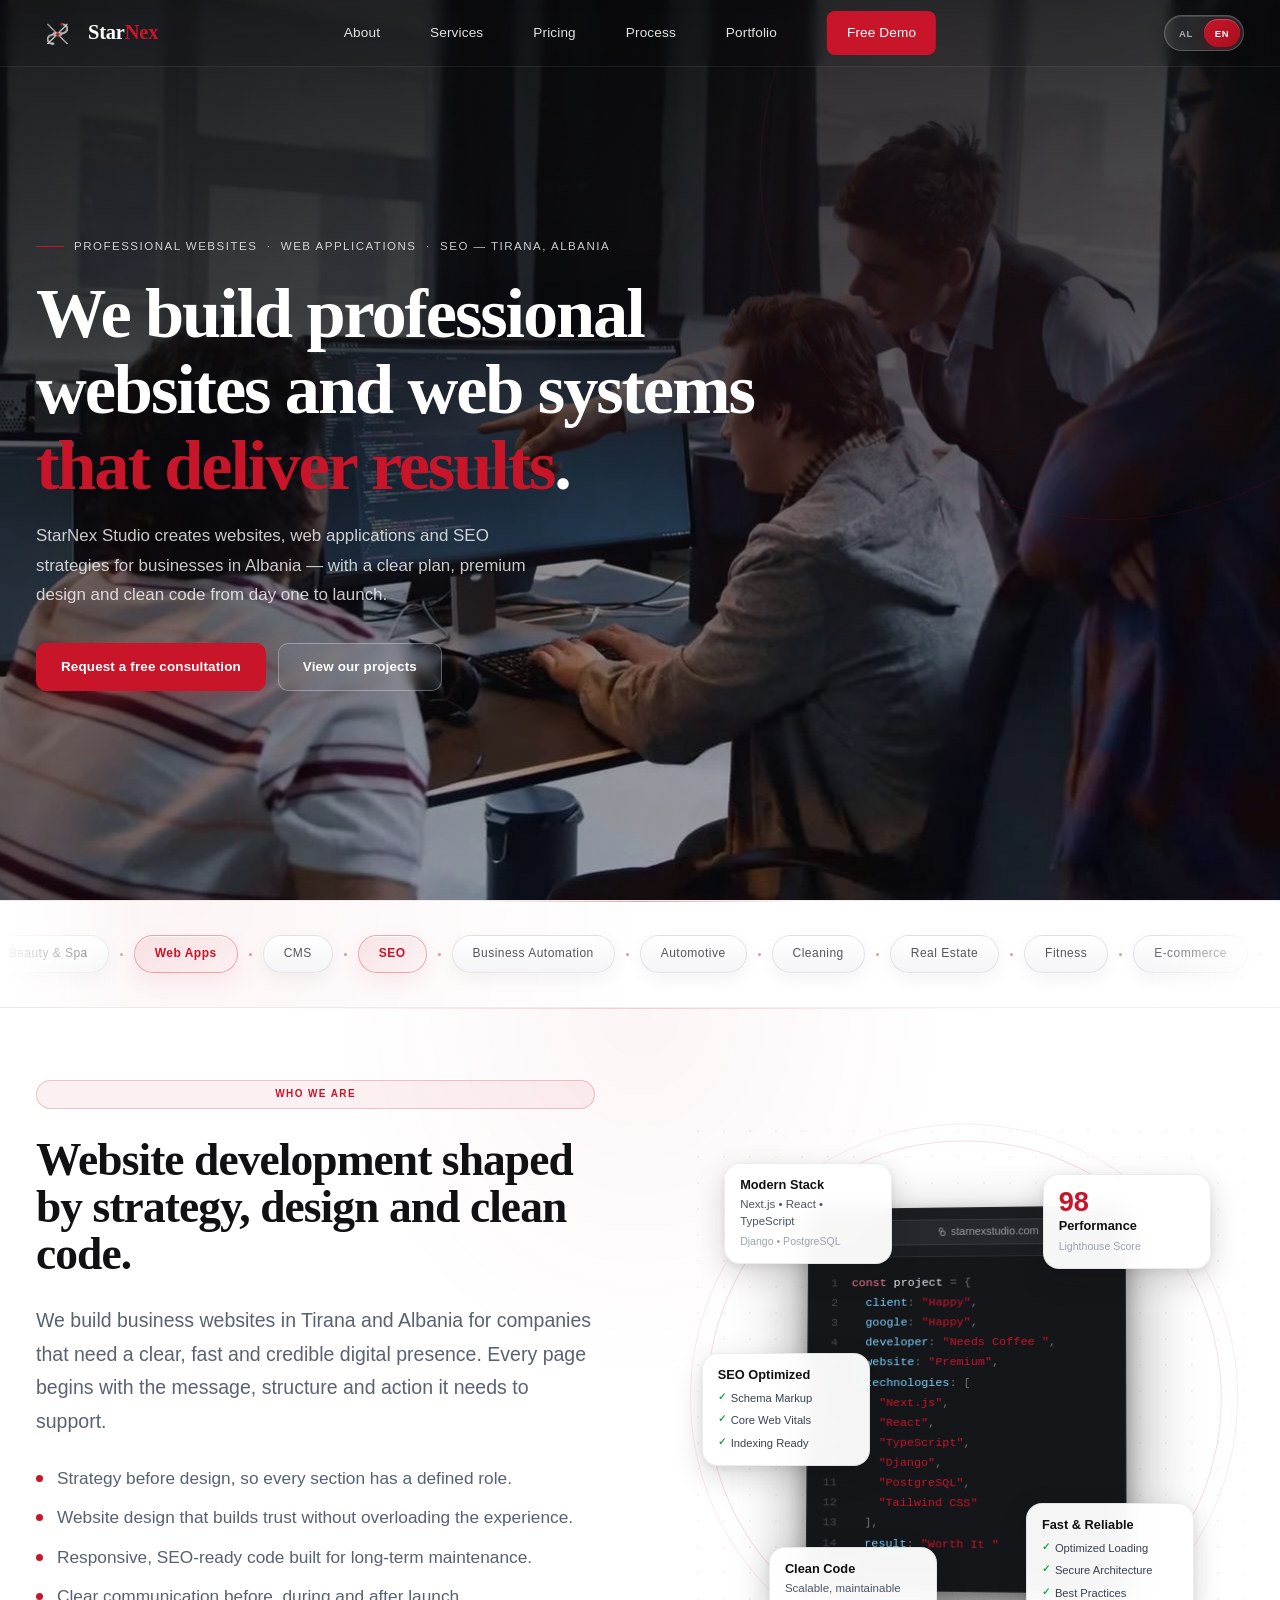
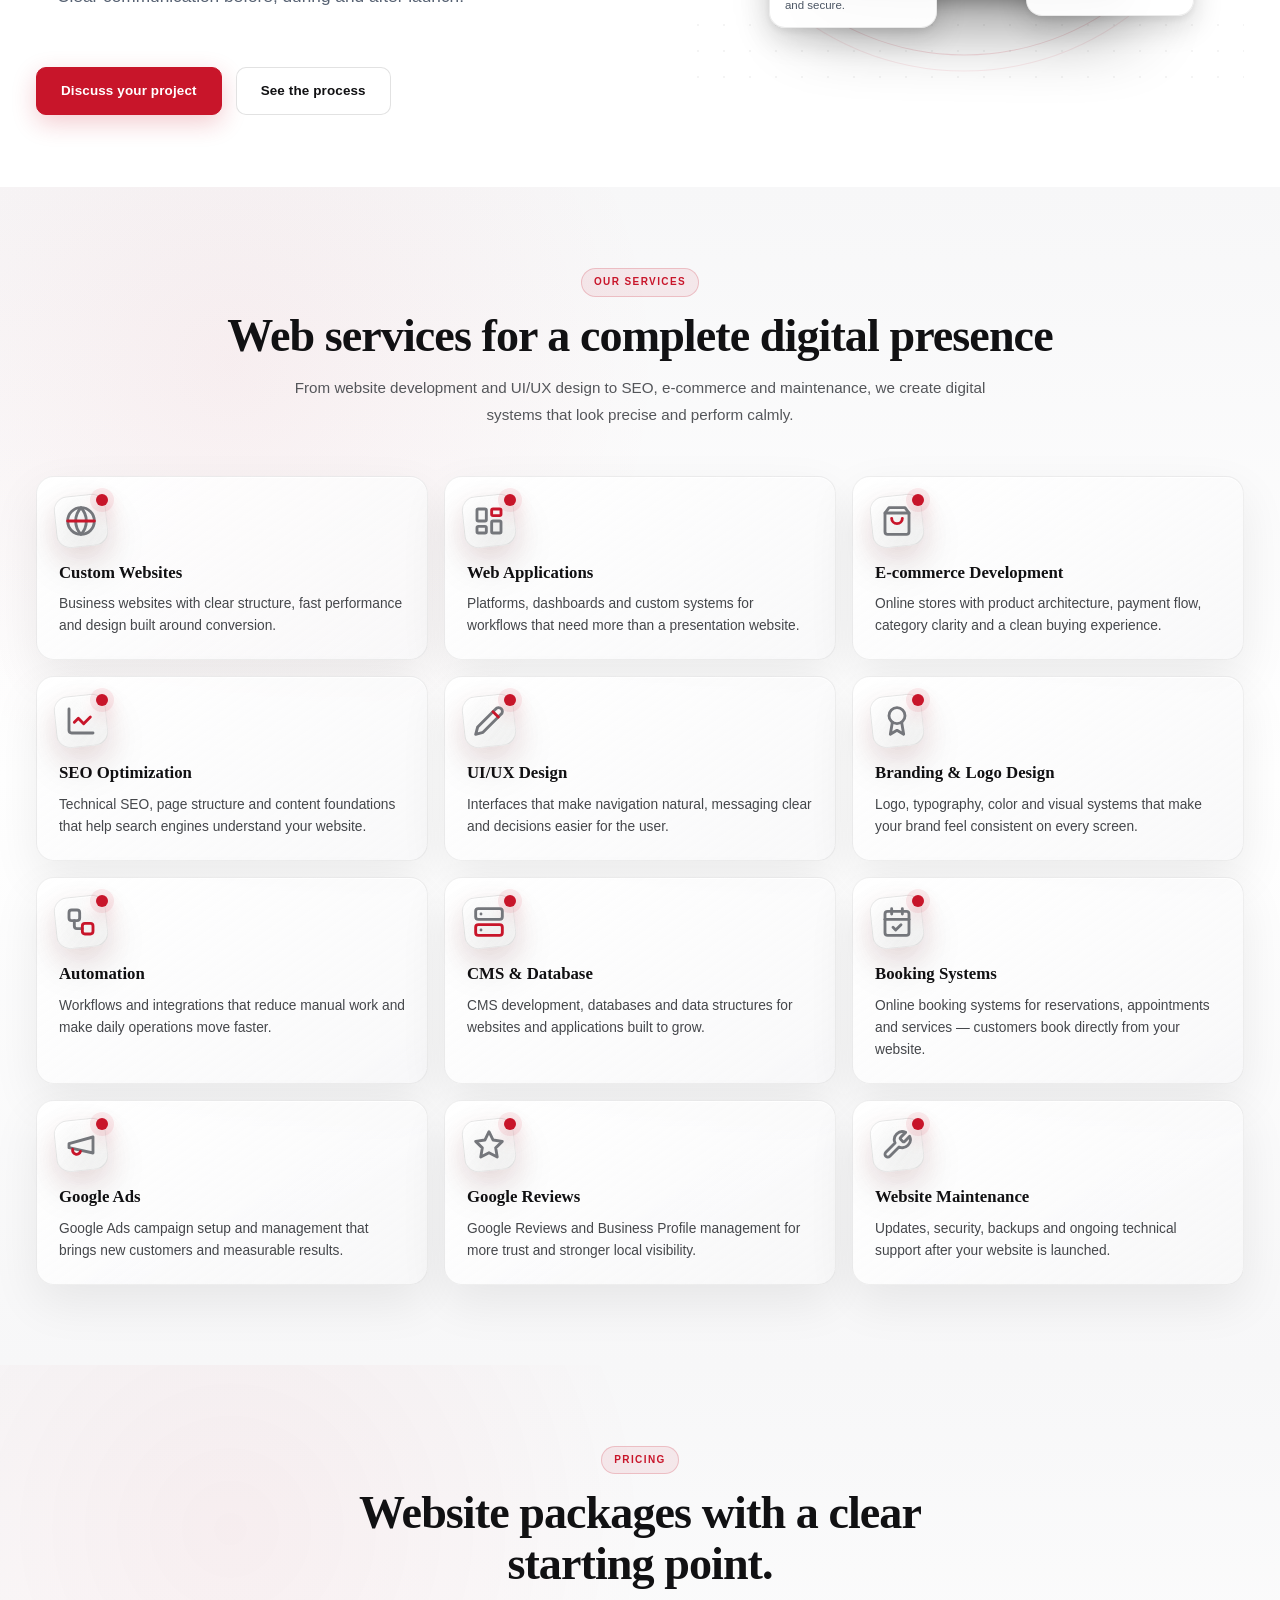
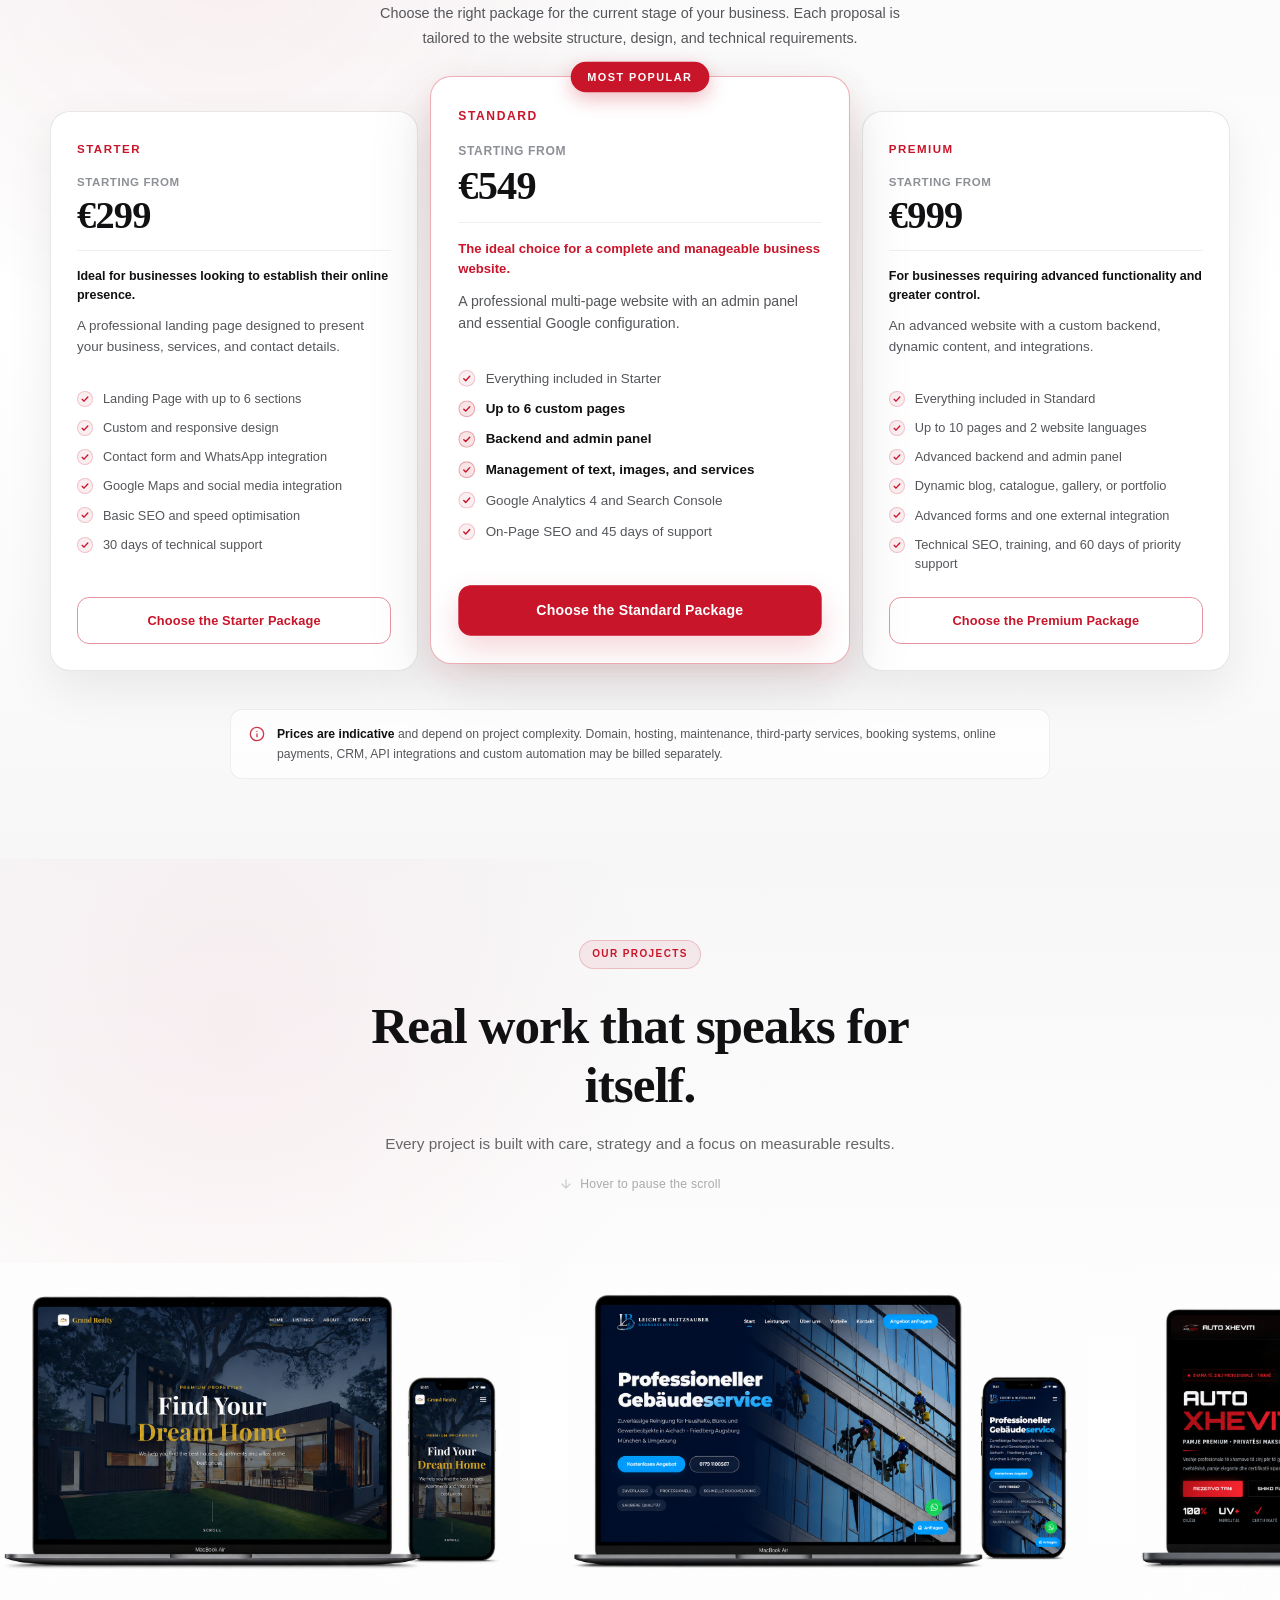
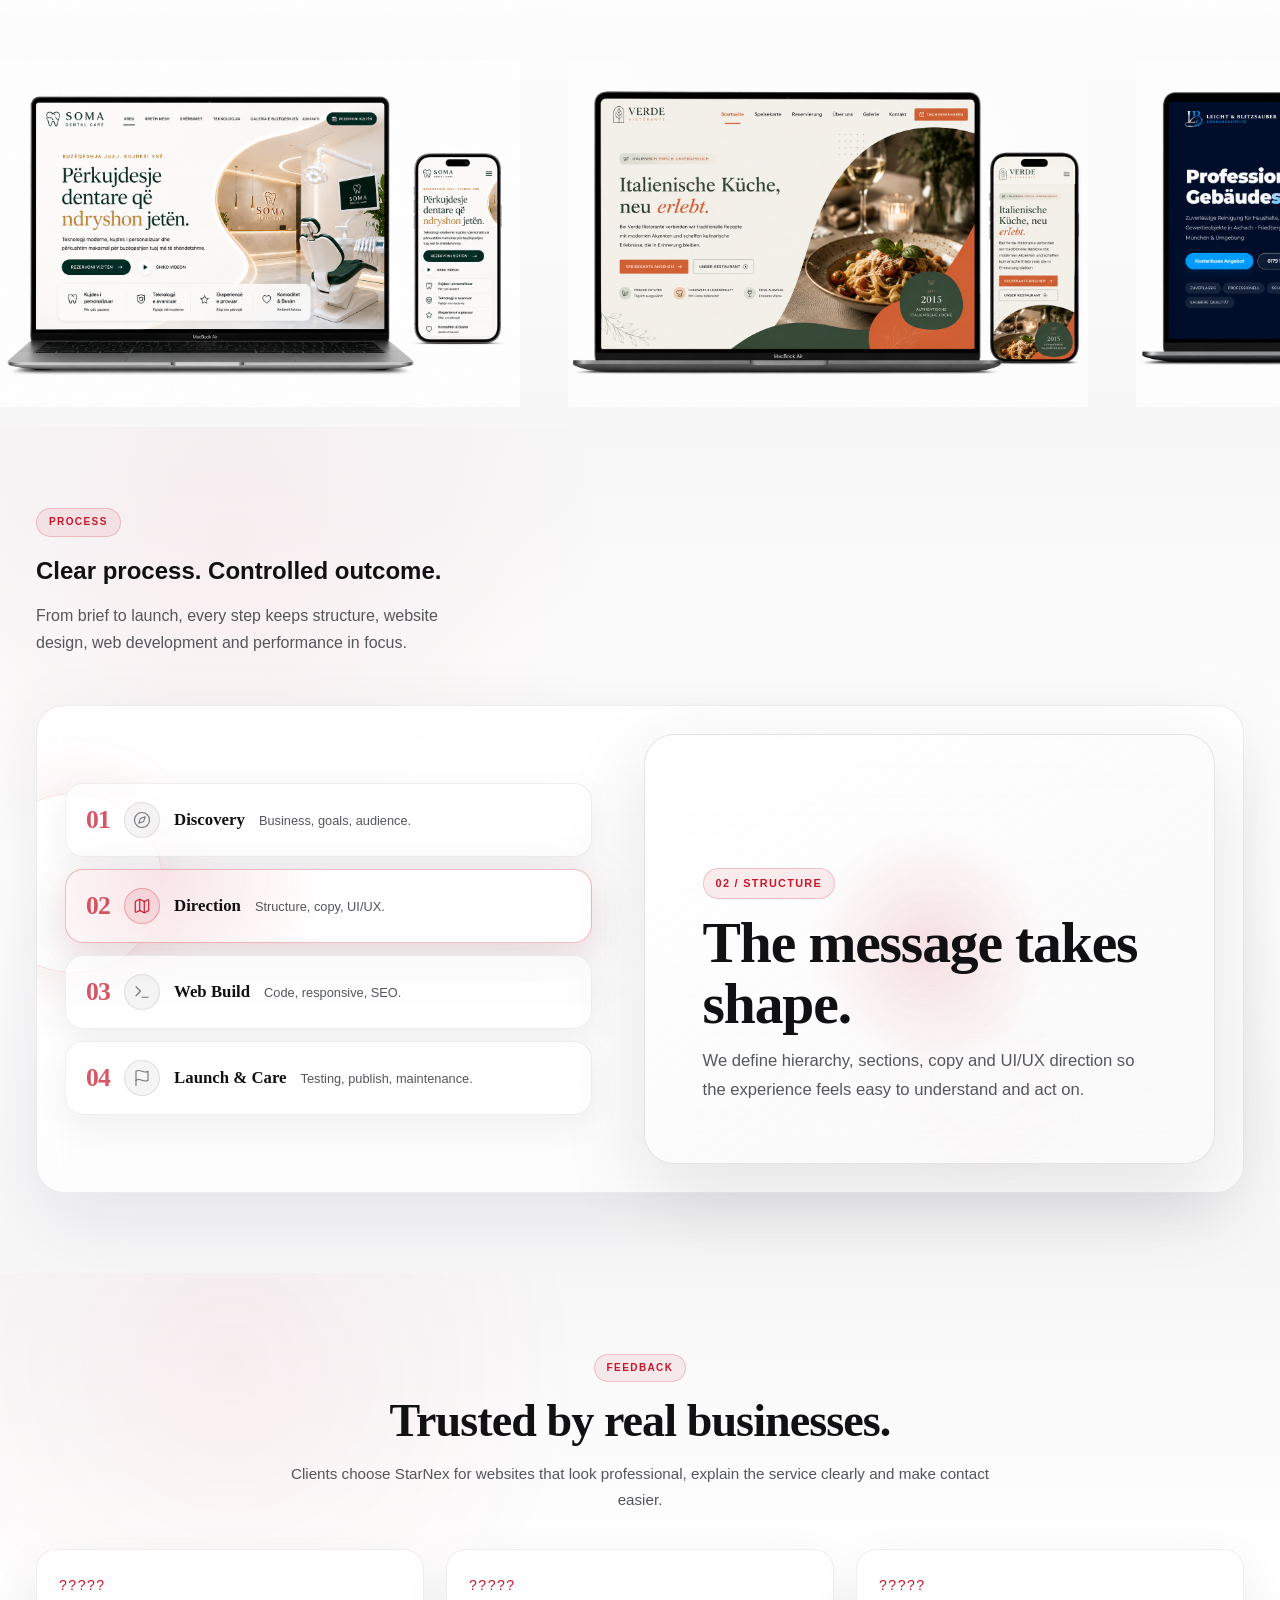
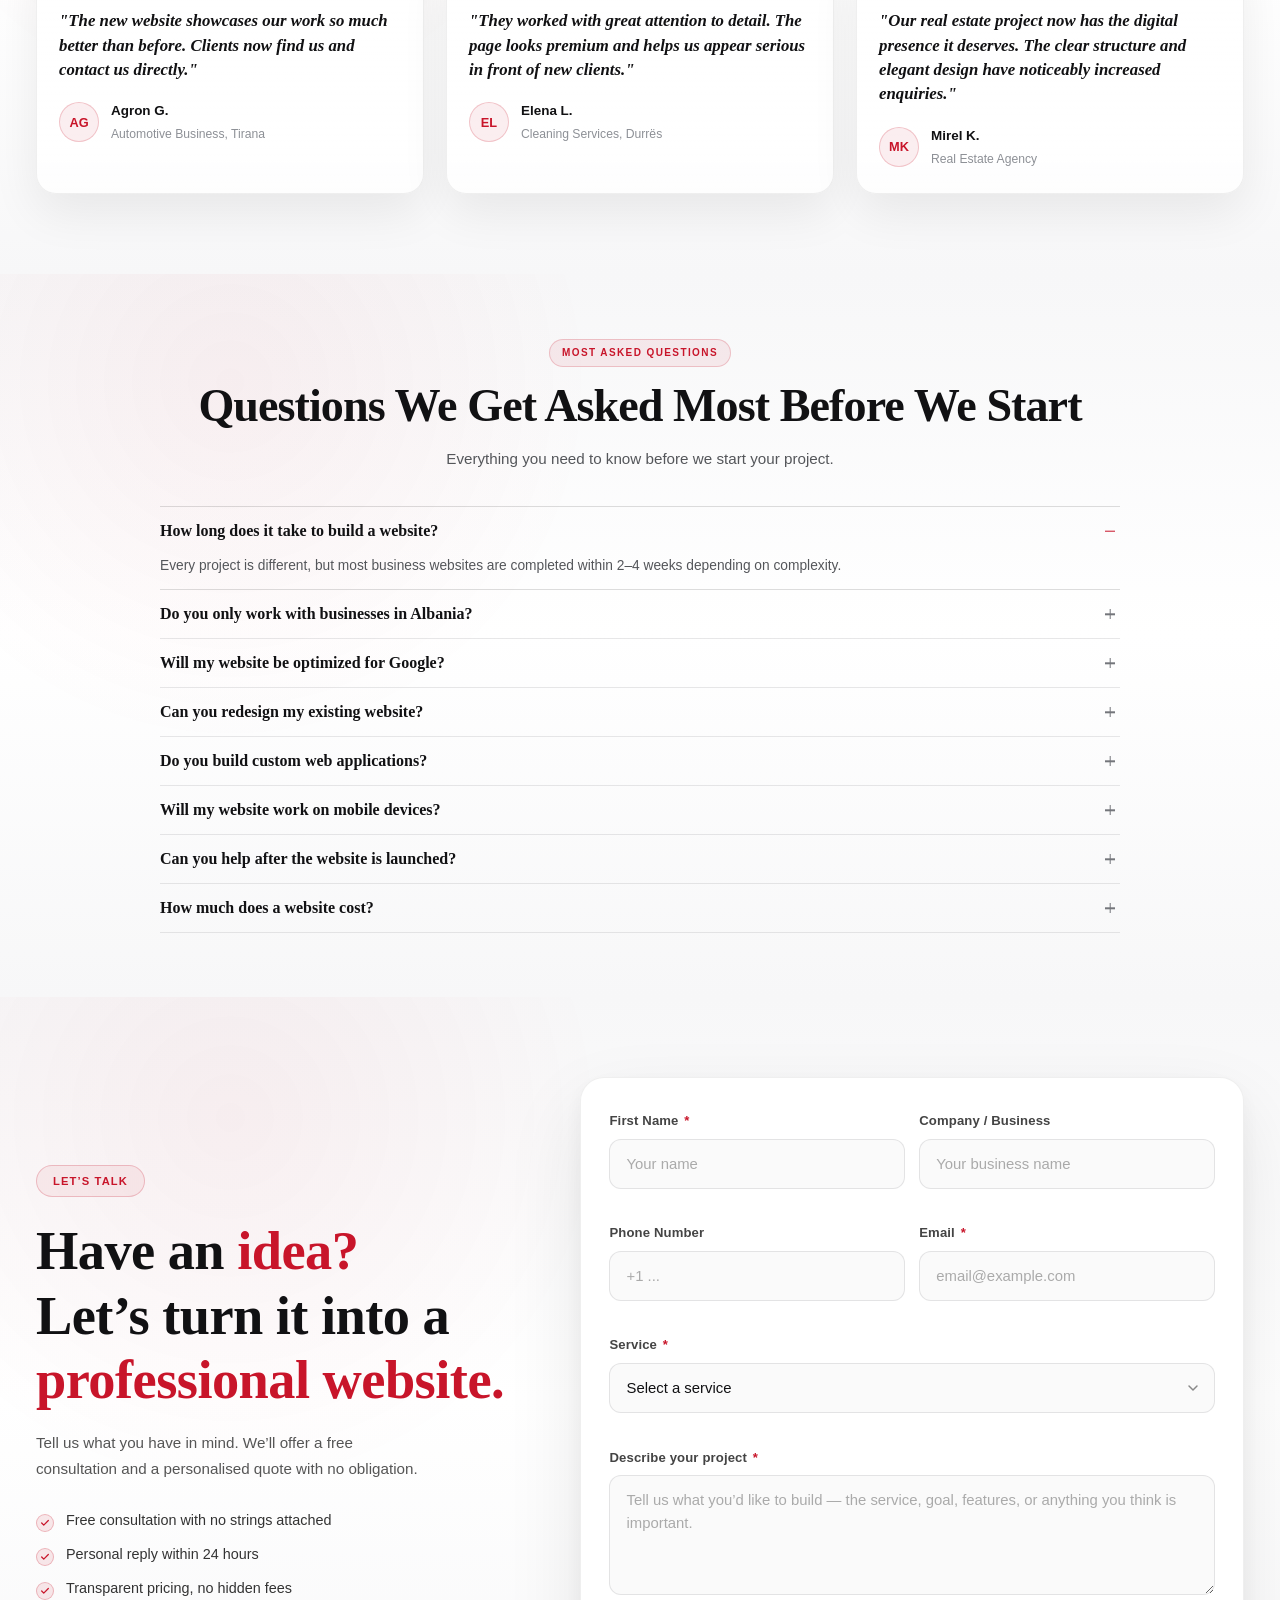
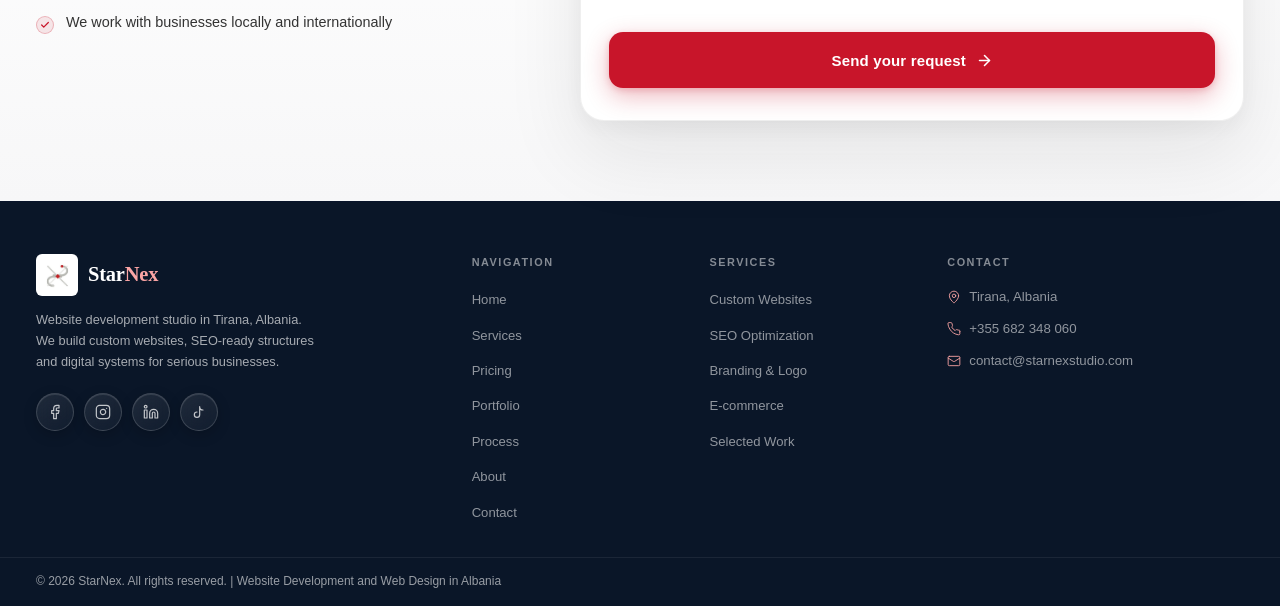
==== commit 0942efd1: "fixed navbar" ====
--- a/en/index.html
+++ b/en/index.html
@@ -627,7 +627,7 @@
             <div class="pricing-tier-top">
               <span class="pricing-kicker">Standard</span>
               <span class="pricing-from">Starting from</span>
-              <strong class="pricing-price">€449</strong>
+              <strong class="pricing-price">€549</strong>
             </div>
 
             <div class="pricing-trust-msg">
